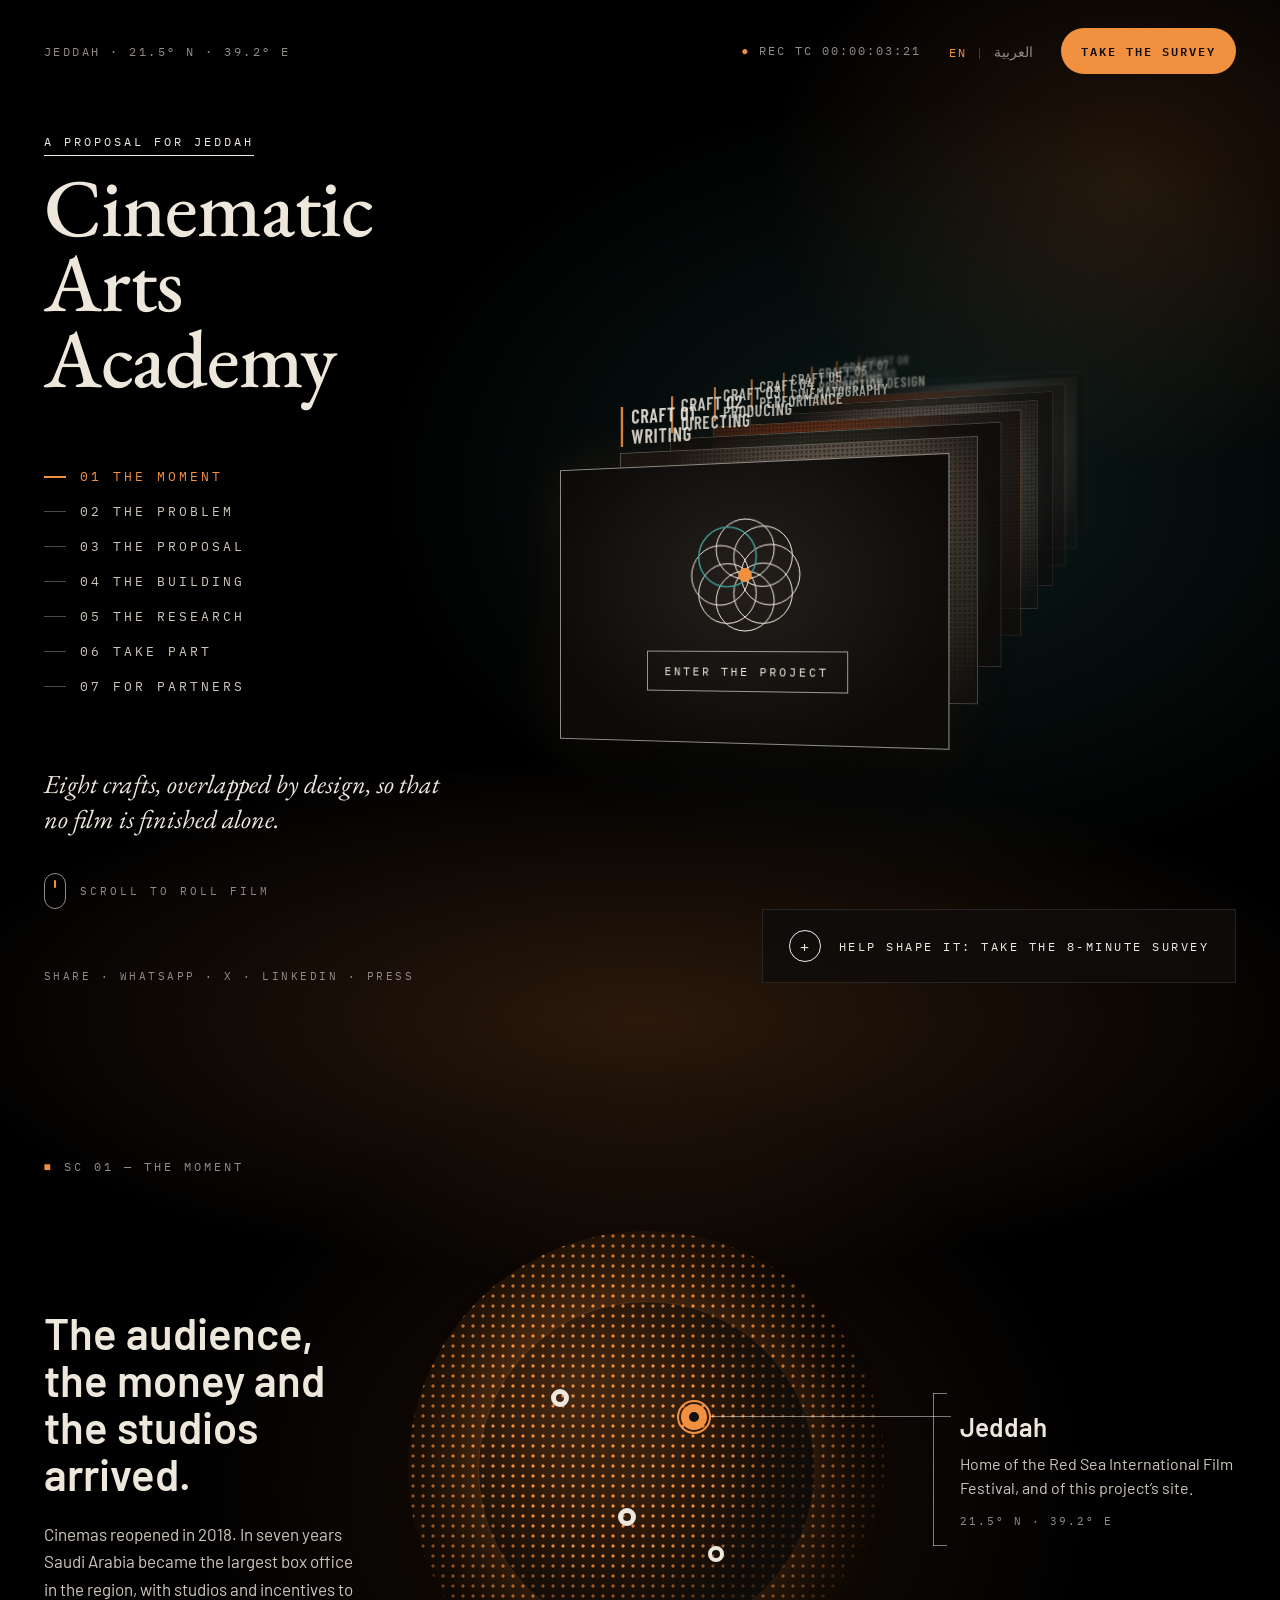
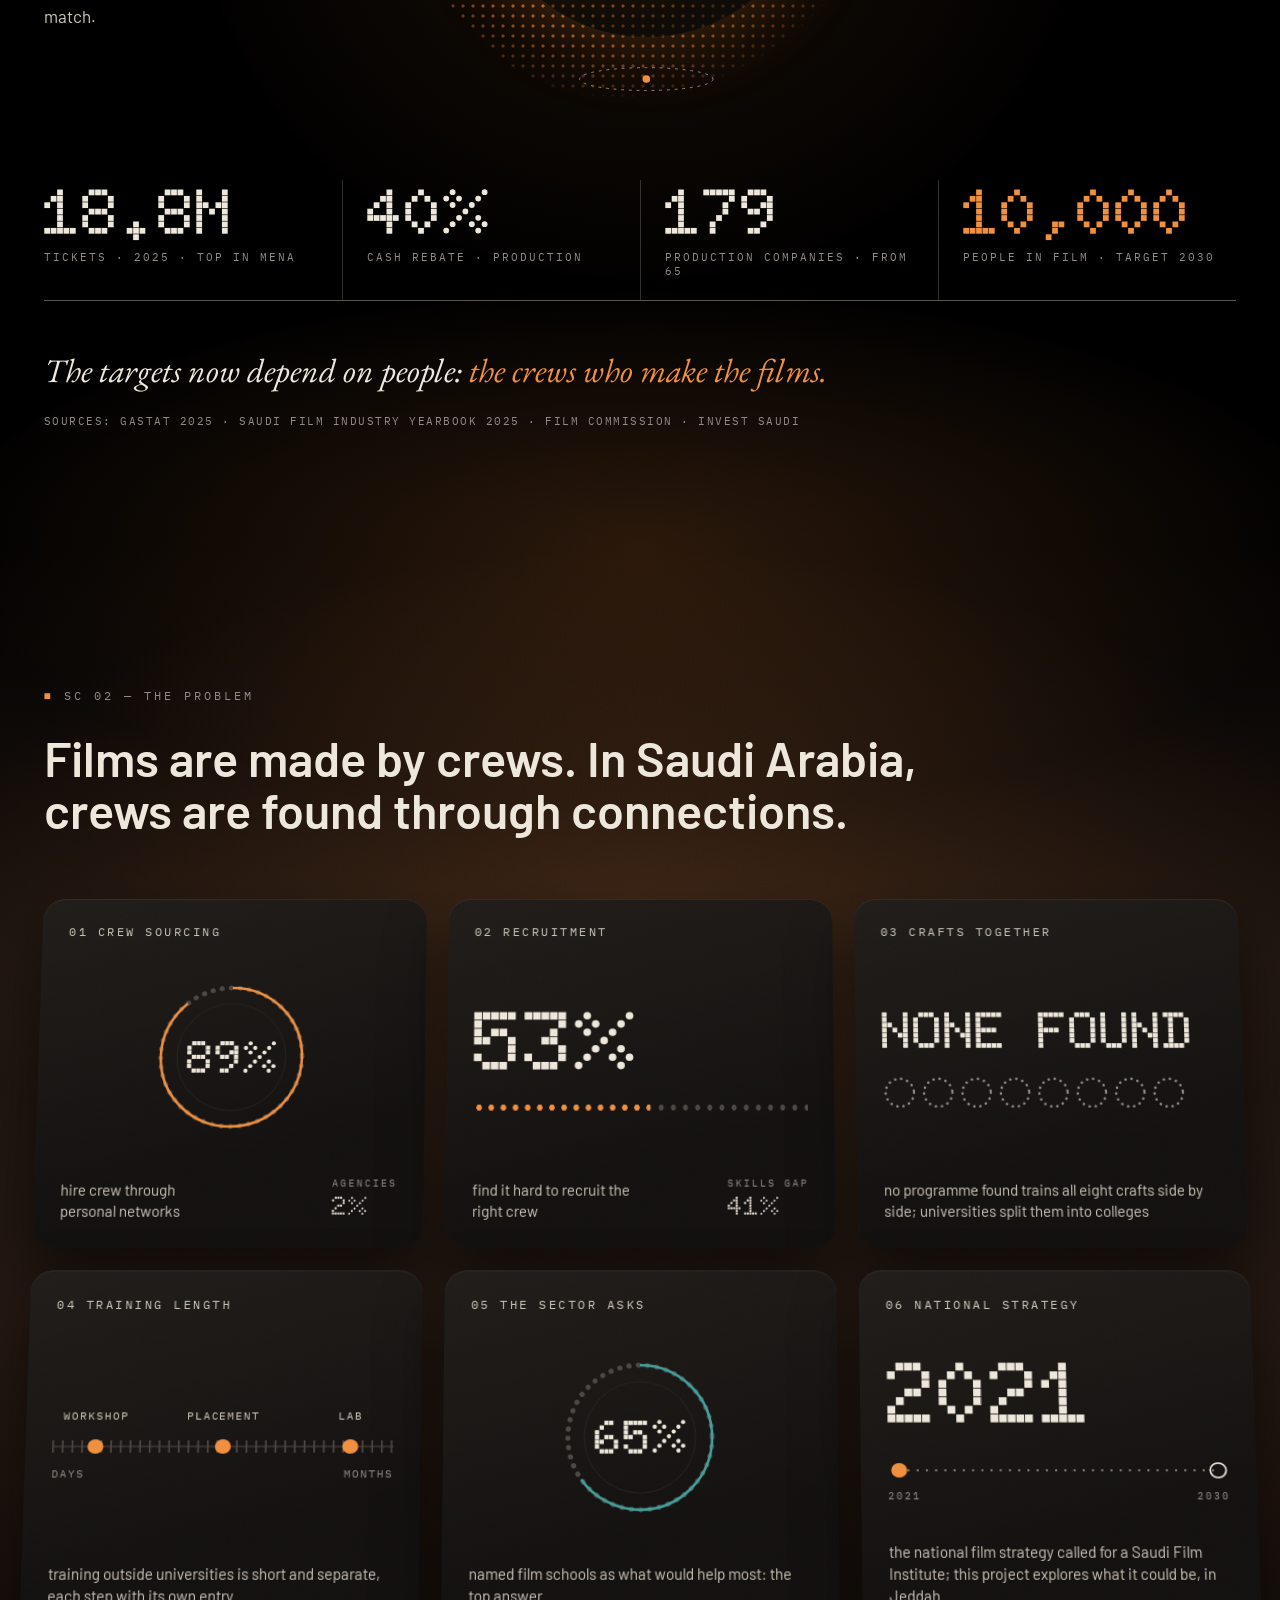
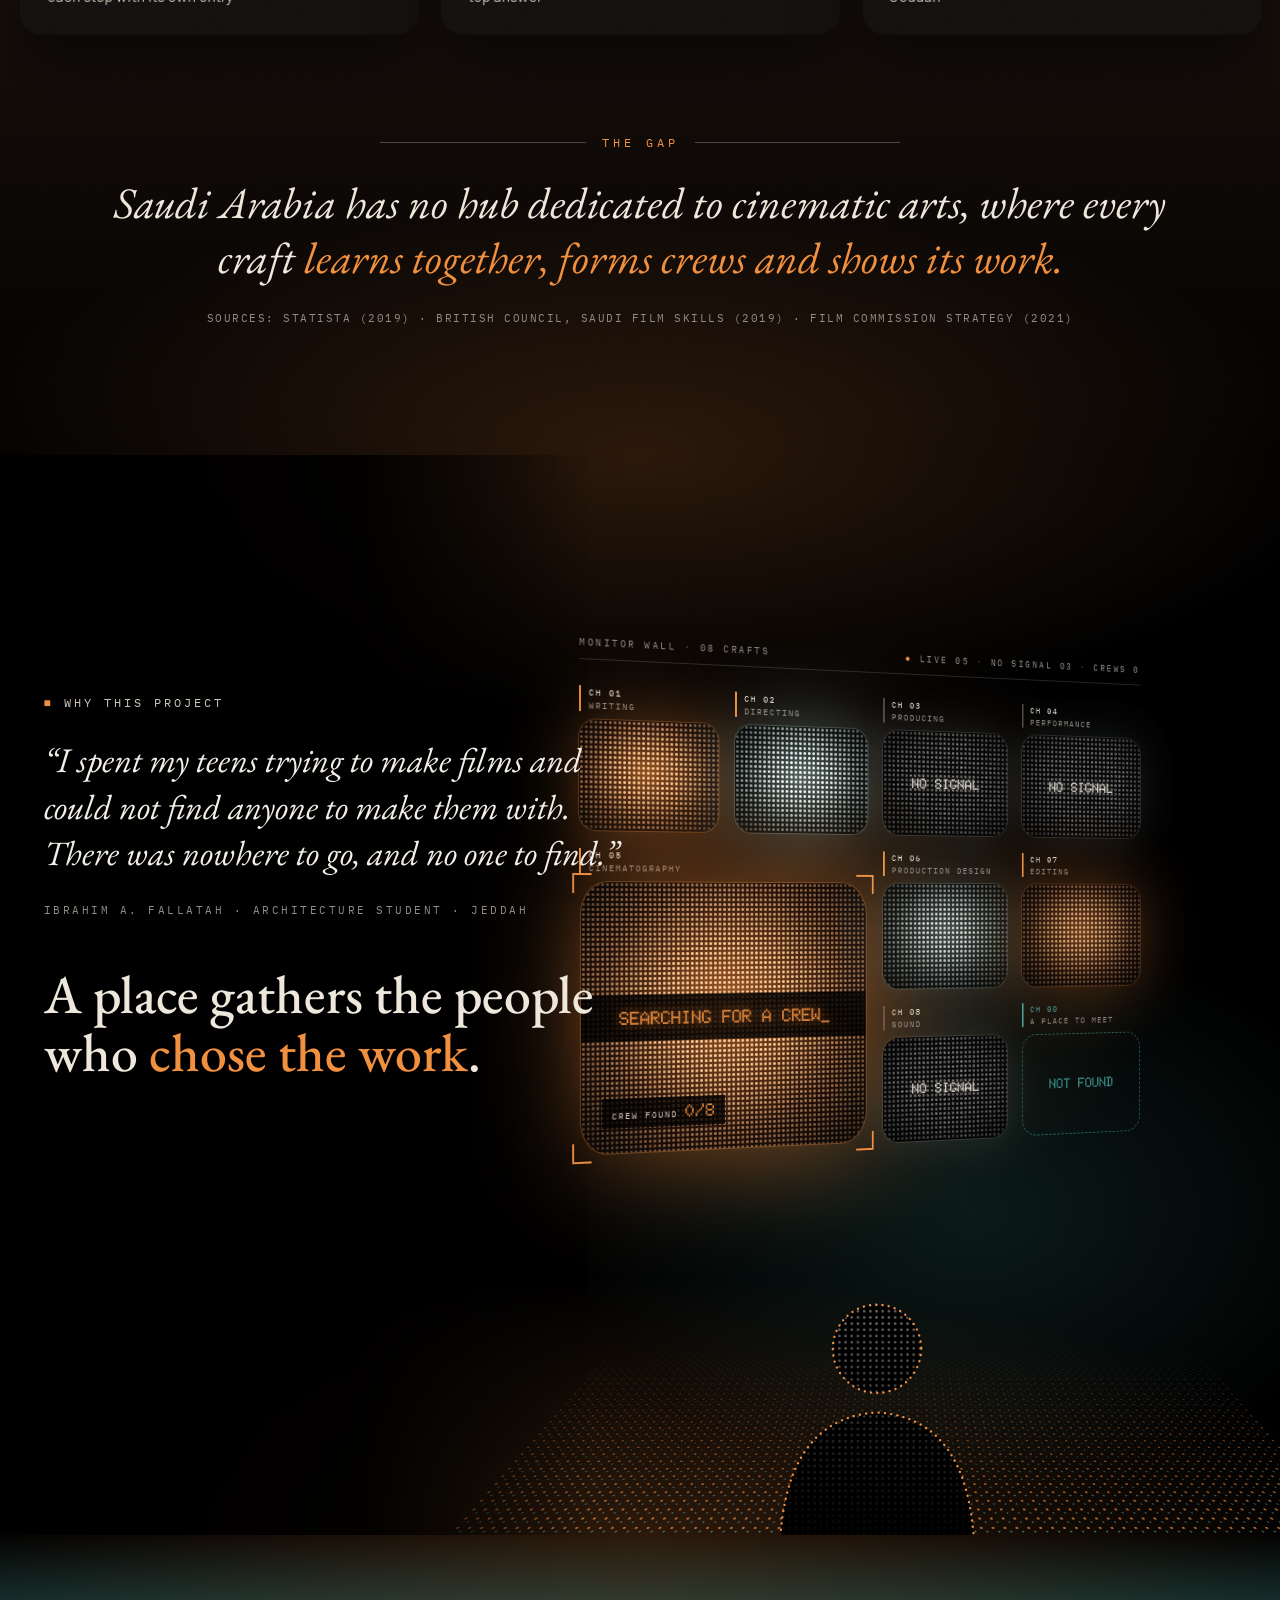
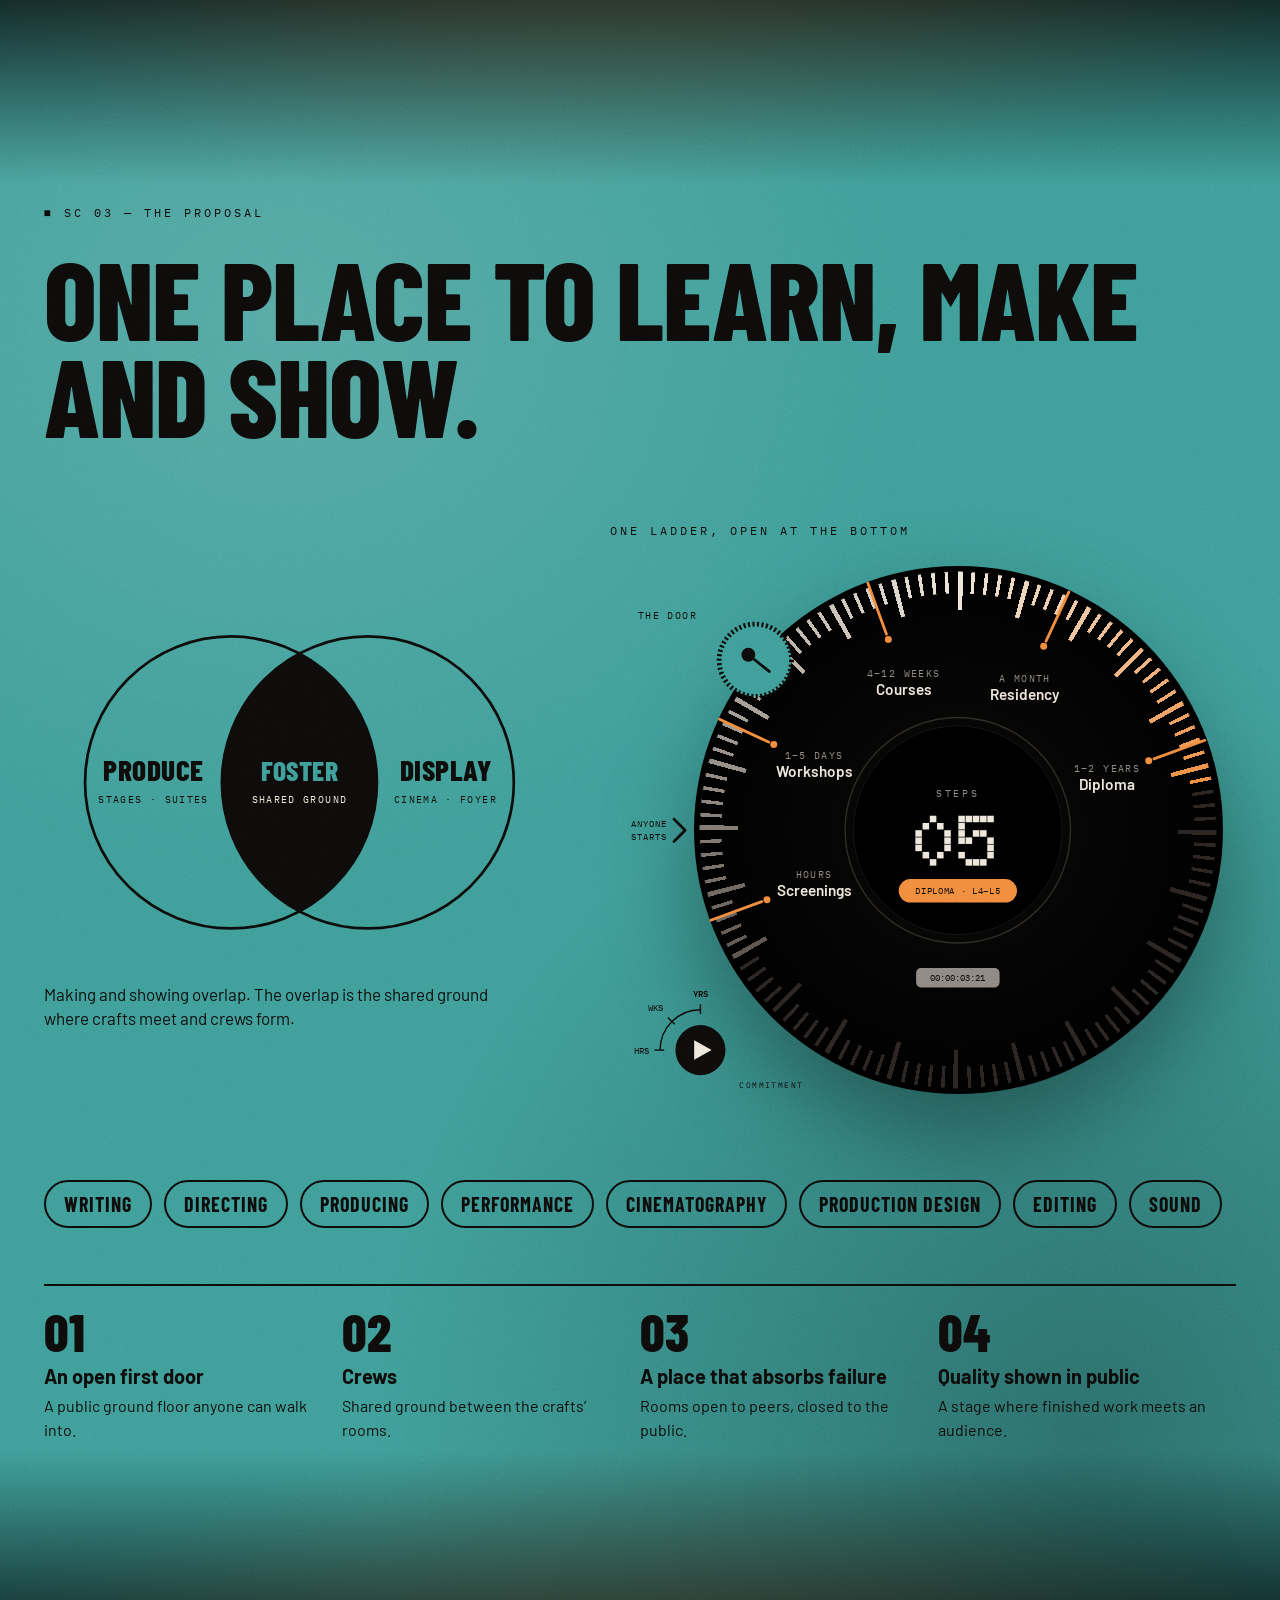
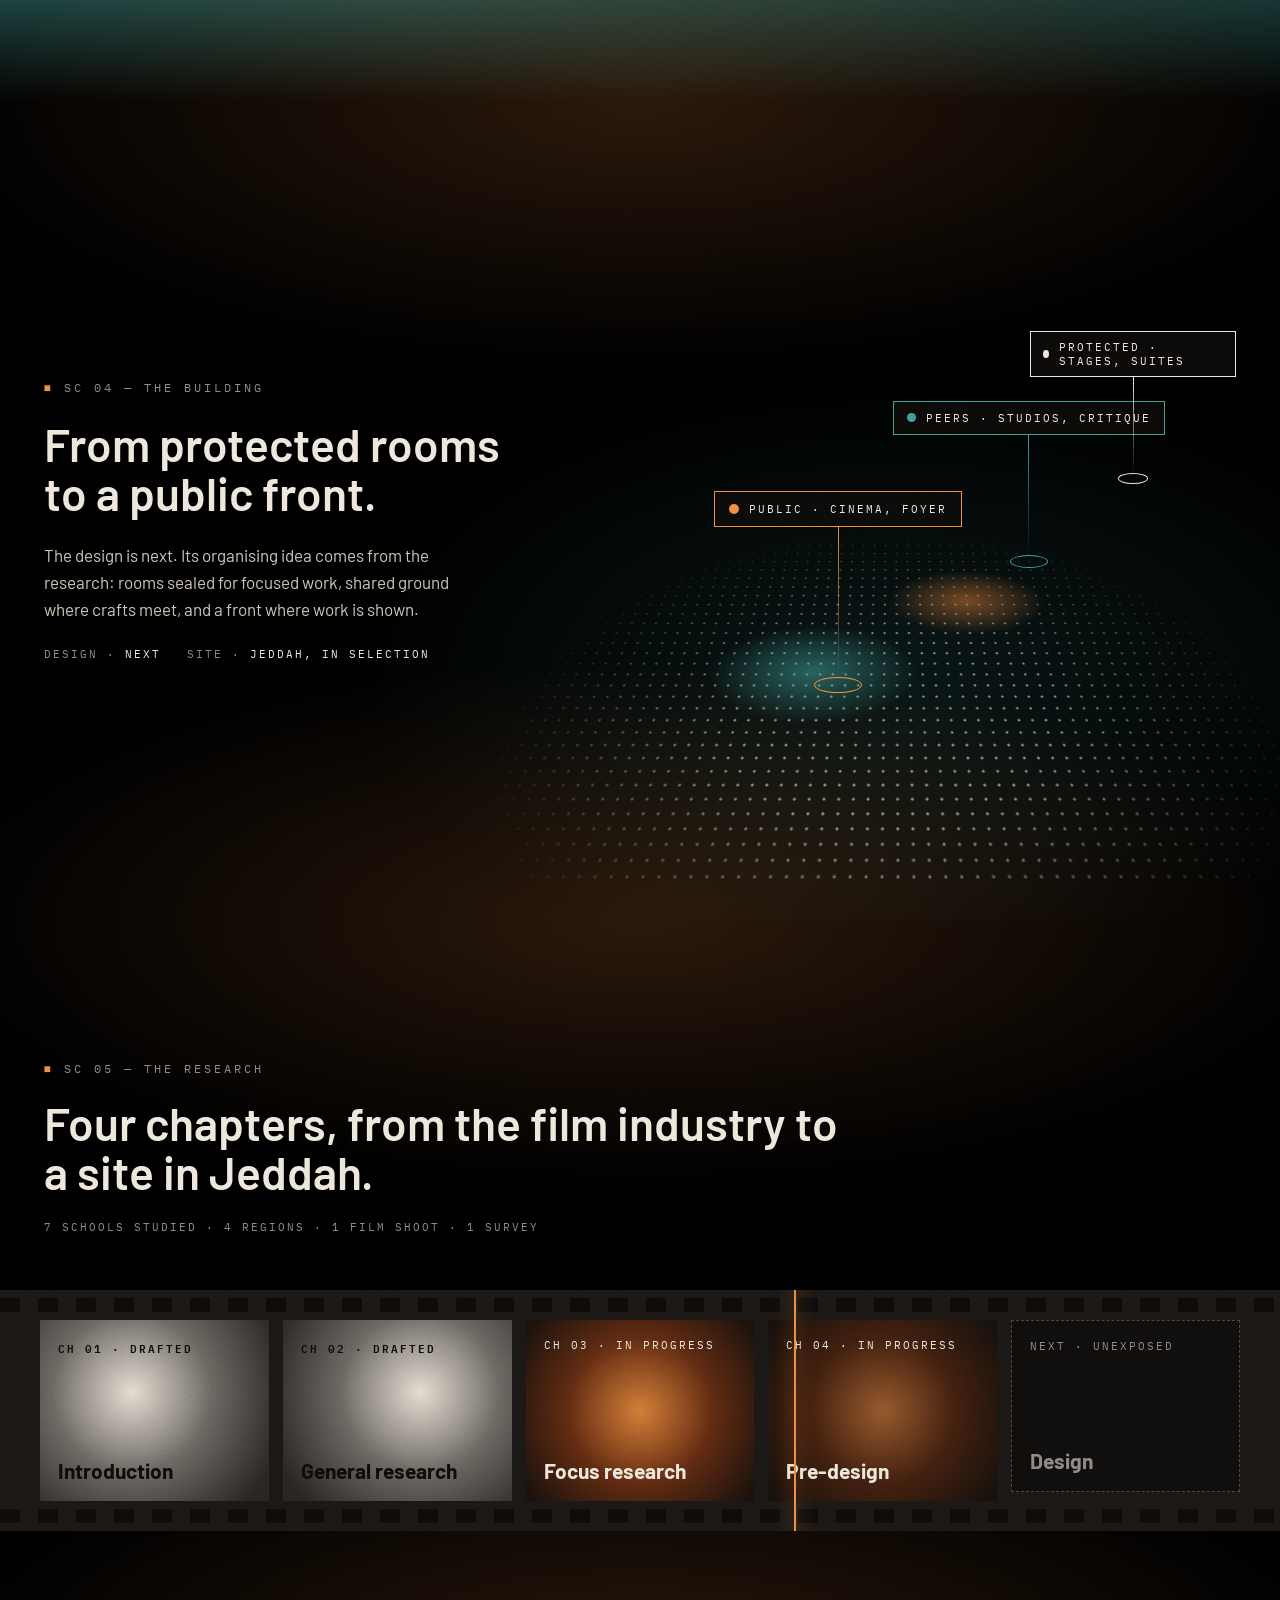
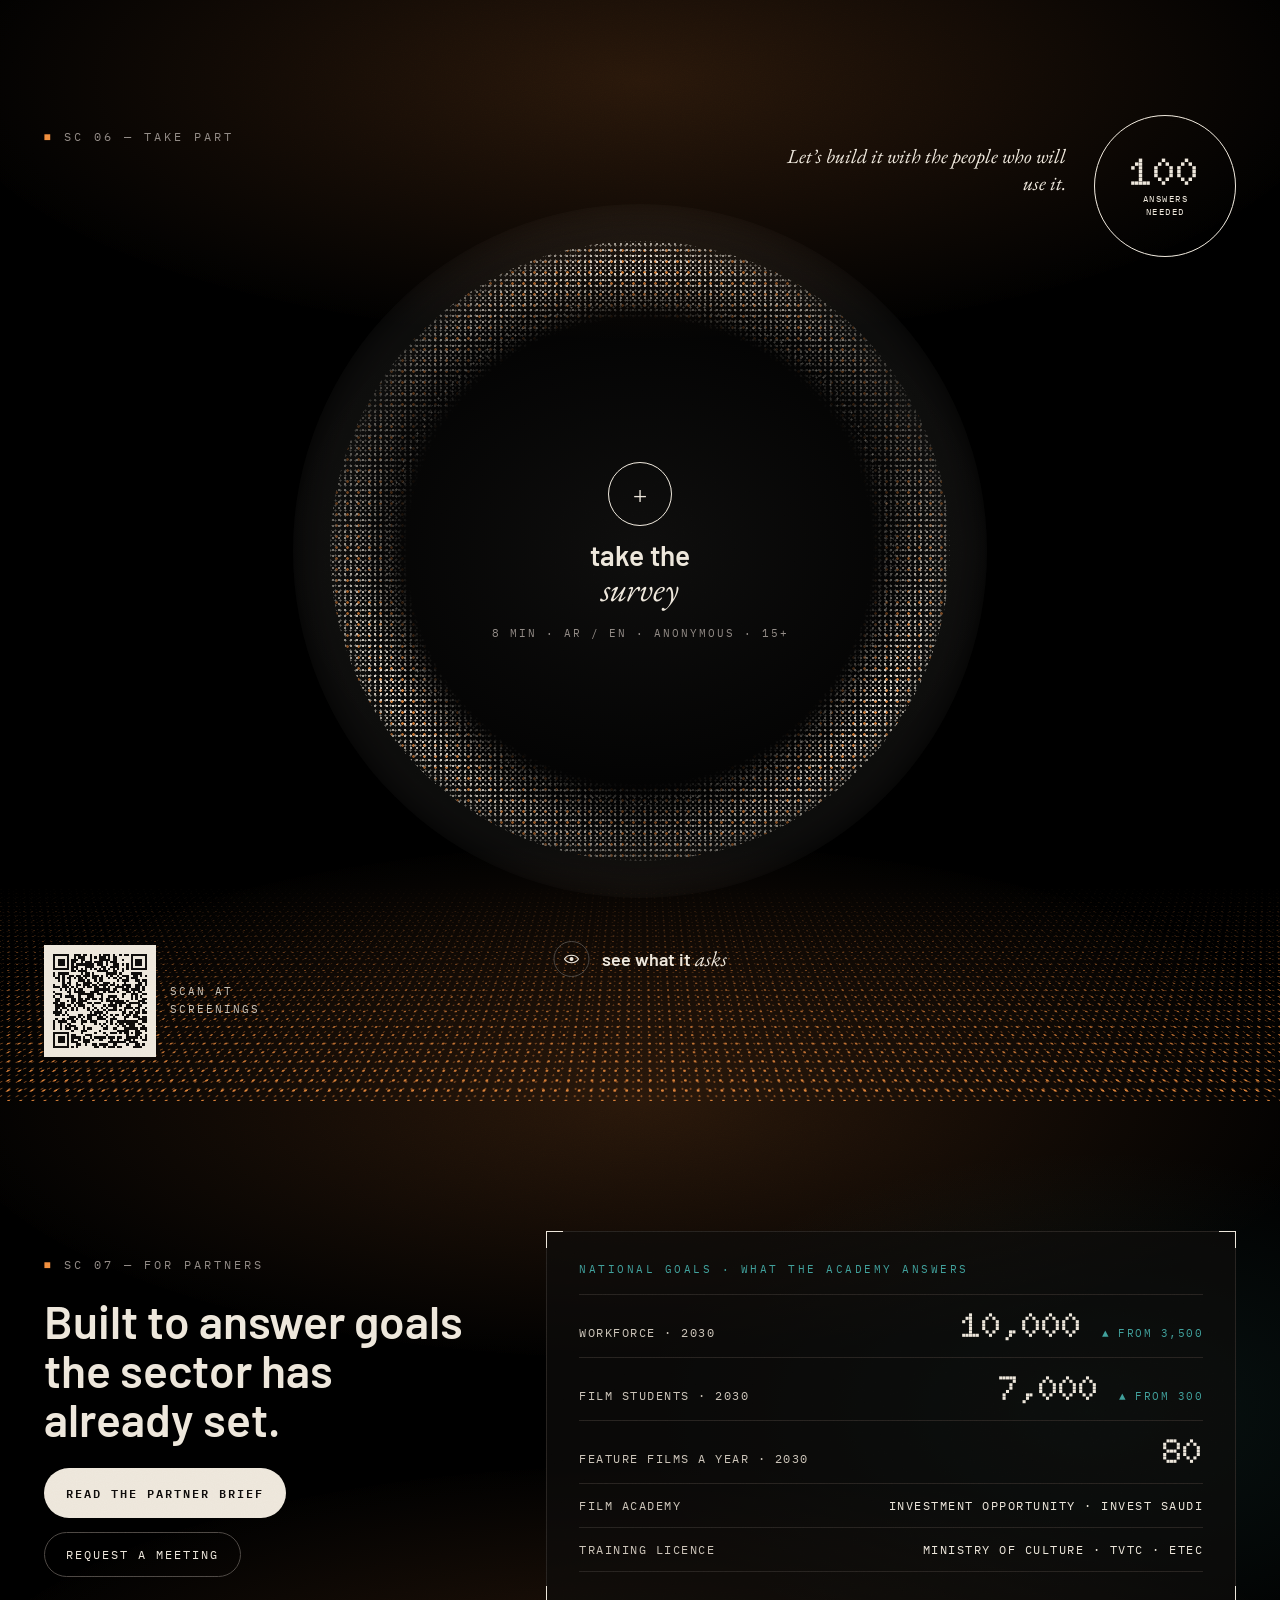
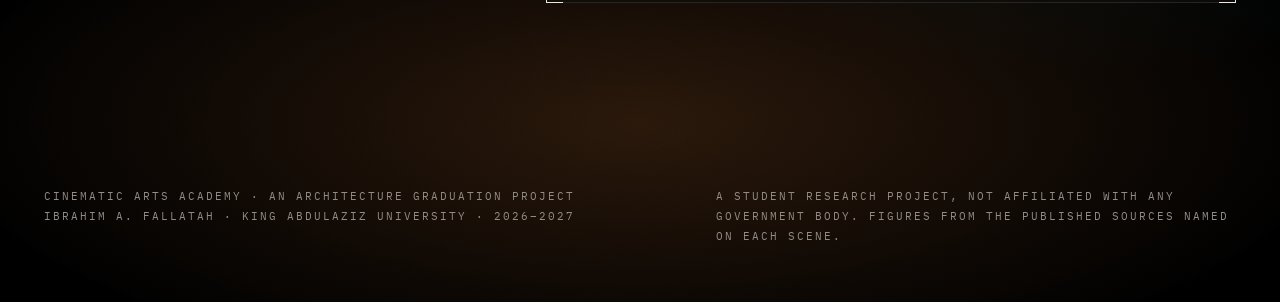
==== academy/index.html @ 22191f9e "Add files via upload" ====
<!doctype html>
<html lang="en">
<head>
<meta charset="utf-8">
<meta name="viewport" content="width=device-width, initial-scale=1">
<title>Cinematic Arts Academy, Jeddah</title>
<meta name="description" content="A proposal for one place in Jeddah where film talent is found, trained and shown. An architecture graduation project by Ibrahim A. Fallatah, King Abdulaziz University.">
<meta name="author" content="Ibrahim A. Fallatah">
<link rel="canonical" href="https://ibrarchitech.com/academy/">
<link rel="alternate" hreflang="en" href="https://ibrarchitech.com/academy/">
<link rel="alternate" hreflang="ar" href="https://ibrarchitech.com/academy/ar/">
<meta property="og:type" content="website">
<meta property="og:site_name" content="Cinematic Arts Academy">
<meta property="og:title" content="Cinematic Arts Academy, Jeddah">
<meta property="og:description" content="A proposal for one place in Jeddah where film talent is found, trained and shown. An architecture graduation project by Ibrahim A. Fallatah, King Abdulaziz University.">
<meta property="og:url" content="https://ibrarchitech.com/academy/">
<meta property="og:image" content="https://ibrarchitech.com/academy/assets/share.jpg">
<meta property="og:image:width" content="1200">
<meta property="og:image:height" content="630">
<meta property="og:locale" content="en_US">
<meta name="twitter:card" content="summary_large_image">
<meta name="theme-color" content="#000000">
<link rel="icon" href="assets/icon.svg" type="image/svg+xml">
<link rel="apple-touch-icon" href="assets/icon-180.png">
<link rel="preconnect" href="https://fonts.googleapis.com">
<link rel="preconnect" href="https://fonts.gstatic.com" crossorigin>
<link rel="stylesheet" href="https://fonts.googleapis.com/css2?family=Barlow:ital,wght@0,400;0,500;0,600;0,700;1,400&amp;family=Barlow+Condensed:wght@500;600;700;800&amp;family=EB+Garamond:ital,wght@0,400;0,500;1,400;1,500&amp;family=IBM+Plex+Mono:wght@400;500;600&amp;family=Doto:wght@500;700;900&amp;display=swap">
<style>
body{margin:0;background:#0E0C0B}
a{color:#F08A3C}a:hover{color:#EDE6DA}
@keyframes caa-spin{to{transform:rotate(360deg)}}
@keyframes caa-spinr{to{transform:rotate(-360deg)}}
@keyframes caa-drift{to{background-position:-400px 0, 0 0}}
@keyframes caa-pulse{0%{transform:scale(.5);opacity:.9}100%{transform:scale(2.6);opacity:0}}
@keyframes caa-float{0%,100%{transform:translateY(0)}50%{transform:translateY(-12px)}}
@keyframes caa-flicker{0%,100%{opacity:1}91%{opacity:1}92%{opacity:.35}93%{opacity:1}95%{opacity:.6}96%{opacity:1}}
@keyframes caa-blink{50%{opacity:.15}}
@keyframes caa-breathe{0%,100%{opacity:.55}50%{opacity:1}}
@keyframes caa-scroll{0%{transform:translateY(0);opacity:1}100%{transform:translateY(18px);opacity:0}}
.caa-spin{animation:caa-spin 120s linear infinite}
.caa-spinr{animation:caa-spinr 180s linear infinite}
.caa-drift{animation:caa-drift 40s linear infinite}
.caa-pulse{animation:caa-pulse 2.6s ease-out infinite}
.caa-float{animation:caa-float 7s ease-in-out infinite}
.caa-flicker{animation:caa-flicker 6s linear infinite}
.caa-blink{animation:caa-blink 1.4s steps(2) infinite}
.caa-breathe{animation:caa-breathe 5s ease-in-out infinite}
.caa-scroll{animation:caa-scroll 1.8s ease-in infinite}
.caa-frame{transition:filter .4s ease}
.caa-frame:hover{filter:brightness(1.35) saturate(1.2)}
.caa-tile{transition:transform .4s ease, box-shadow .4s ease}
.caa-tile:hover{transform:translateY(-8px);box-shadow:0 40px 70px rgba(0,0,0,.6), 0 0 0 1px rgba(240,138,60,.35)}
@media (prefers-reduced-motion: reduce){.caa-spin,.caa-spinr,.caa-drift,.caa-pulse,.caa-float,.caa-flicker,.caa-blink,.caa-breathe,.caa-scroll{animation:none}}

html{scroll-behavior:smooth;-webkit-text-size-adjust:100%}
@media (prefers-reduced-motion: reduce){html{scroll-behavior:auto}}
img,svg,iframe{max-width:100%}
a:focus-visible{outline:2px solid #F08A3C;outline-offset:3px}
.caa-form{height:min(1100px, 82vh)}
@media (max-width: 600px){.caa-form{height:88vh}}
/* phones: the monitor wall sits behind the quote, so dim it; shrink the stack of film frames */
@media (max-width: 760px){
  .caa-wall{left:0 !important;right:0 !important;opacity:.2}
  .caa-stack{height:480px !important}
  .caa-stack > div{top:250px !important;transform:scale(.62);transform-origin:0 0}
  html[dir=rtl] .caa-stack > div{transform-origin:100% 0}
}
/* bigger tap areas on touch screens for text links */
@media (pointer: coarse){a:not([style*="padding"]){padding-block:8px}}
</style>
</head>
<body>
<div style="position: relative; background: #000000; color: #EDE6DA; font-family: 'Barlow', Arial, sans-serif; min-height: 100vh; overflow: hidden">

<svg aria-hidden="true" style="position: absolute; inset: 0; width: 100%; height: 100%; pointer-events: none; mix-blend-mode: overlay; opacity: 0.22; z-index: 40">
<filter id="caa-grain"><feTurbulence type="fractalNoise" baseFrequency="0.9" numOctaves="2" stitchTiles="stitch"></feTurbulence><feColorMatrix type="saturate" values="0"></feColorMatrix></filter>
<filter id="caa-static"><feTurbulence type="fractalNoise" baseFrequency="1.5" numOctaves="1" stitchTiles="stitch"></feTurbulence><feColorMatrix type="saturate" values="0"></feColorMatrix></filter>
<rect width="100%" height="100%" filter="url(#caa-grain)"></rect>
</svg>

<section id="top" style="position: relative; min-height: 980px; background: radial-gradient(ellipse 60% 55% at 72% 48%, rgba(62,156,151,0.16), transparent 70%), radial-gradient(ellipse 40% 40% at 88% 18%, rgba(240,138,60,0.14), transparent 70%), radial-gradient(ellipse 55% 260px at 50% 100%, rgba(240,138,60,0.17), transparent), #000000">

<header style="position: relative; z-index: 5; padding: 28px clamp(20px, 3.4vw, 48px); display: flex; flex-wrap: wrap; justify-content: space-between; align-items: center; gap: 16px">
<p style="margin: 0; font-family: 'IBM Plex Mono', ui-monospace, monospace; font-size: 12px; letter-spacing: 2.5px; color: #8C8580">JEDDAH · 21.5° N · 39.2° E</p>
<div style="display: flex; flex-wrap: wrap; align-items: center; gap: 12px 28px">
<p style="margin: 0; font-family: 'IBM Plex Mono', ui-monospace, monospace; font-size: 12px; letter-spacing: 2px; color: #8C8580"><span class="caa-blink" style="color: #F08A3C">●</span> REC  TC <span class="caa-tc">00:00:00:00</span></p>
<p style="margin: 0; font-family: 'IBM Plex Mono', ui-monospace, monospace; font-size: 12px; letter-spacing: 2px"><span style="color: #F08A3C">EN</span>  <span style="color: #4A4541">|</span>  <a href="ar/" lang="ar" style="color: #8C8580; text-decoration: none; font-family: 'Barlow', sans-serif; letter-spacing: 0; font-size: 14px">العربية</a></p>
<a href="https://docs.google.com/forms/d/e/1FAIpQLSfFOpvLXfzCHd27e1Rg00rJJf09jGZJ7nhDmX9ZnwPrmAkglA/viewform" target="_blank" rel="noopener" style="font-family: 'IBM Plex Mono', ui-monospace, monospace; font-size: 12px; letter-spacing: 2px; color: #0E0C0B; background: #F08A3C; text-decoration: none; padding: 13px 20px; border-radius: 999px; font-weight: 600">TAKE THE SURVEY</a>
</div>
</header>

<div style="position: relative; z-index: 3; padding: 0 clamp(20px, 3.4vw, 48px); display: flex; flex-wrap: wrap; gap: 24px">

<div style="flex: 1 1 360px; min-width: 0; display: flex; flex-direction: column; gap: 0; padding-top: 32px">
<p style="margin: 0 0 14px; font-family: 'IBM Plex Mono', ui-monospace, monospace; font-size: 12px; letter-spacing: 3px; color: #EDE6DA; border-bottom: 1px solid #EDE6DA; align-self: flex-start; padding-bottom: 6px">A PROPOSAL FOR JEDDAH</p>
<h1 style="margin: 0; font-family: 'EB Garamond', Georgia, serif; font-weight: 500; font-size: clamp(58px, 6.4vw, 100px); line-height: 0.92; letter-spacing: -1px">Cinematic<br>Arts Academy</h1>

<nav aria-label="Sections" style="margin-top: 72px; display: flex; flex-direction: column; gap: 18px">
<a href="#moment" style="display: flex; align-items: center; gap: 14px; font-family: 'IBM Plex Mono', ui-monospace, monospace; font-size: 13px; letter-spacing: 3px; color: #F08A3C; text-decoration: none"><span style="width: 22px; height: 2px; background: #F08A3C"></span>01  THE MOMENT</a>
<a href="#problem" style="display: flex; align-items: center; gap: 14px; font-family: 'IBM Plex Mono', ui-monospace, monospace; font-size: 13px; letter-spacing: 3px; color: #C9C1B5; text-decoration: none"><span style="width: 22px; height: 1px; background: #4A4541"></span>02  THE PROBLEM</a>
<a href="#proposal" style="display: flex; align-items: center; gap: 14px; font-family: 'IBM Plex Mono', ui-monospace, monospace; font-size: 13px; letter-spacing: 3px; color: #C9C1B5; text-decoration: none"><span style="width: 22px; height: 1px; background: #4A4541"></span>03  THE PROPOSAL</a>
<a href="#building" style="display: flex; align-items: center; gap: 14px; font-family: 'IBM Plex Mono', ui-monospace, monospace; font-size: 13px; letter-spacing: 3px; color: #C9C1B5; text-decoration: none"><span style="width: 22px; height: 1px; background: #4A4541"></span>04  THE BUILDING</a>
<a href="#research" style="display: flex; align-items: center; gap: 14px; font-family: 'IBM Plex Mono', ui-monospace, monospace; font-size: 13px; letter-spacing: 3px; color: #C9C1B5; text-decoration: none"><span style="width: 22px; height: 1px; background: #4A4541"></span>05  THE RESEARCH</a>
<a href="#take-part" style="display: flex; align-items: center; gap: 14px; font-family: 'IBM Plex Mono', ui-monospace, monospace; font-size: 13px; letter-spacing: 3px; color: #C9C1B5; text-decoration: none"><span style="width: 22px; height: 1px; background: #4A4541"></span>06  TAKE PART</a>
<a href="partners/" style="display: flex; align-items: center; gap: 14px; font-family: 'IBM Plex Mono', ui-monospace, monospace; font-size: 13px; letter-spacing: 3px; color: #C9C1B5; text-decoration: none"><span style="width: 22px; height: 1px; background: #4A4541"></span>07  FOR PARTNERS</a>
</nav>

<p style="margin: 72px 0 0; font-family: 'EB Garamond', Georgia, serif; font-style: italic; font-size: 26px; line-height: 1.35; max-width: 420px; color: #EDE6DA">Eight crafts, overlapped by design, so that no film is finished alone.</p>
<div style="margin-top: 36px; display: flex; align-items: center; gap: 14px">
<div aria-hidden="true" style="width: 22px; height: 36px; border: 1px solid #8C8580; border-radius: 12px; display: flex; justify-content: center; padding-top: 6px; box-sizing: border-box"><div class="caa-scroll" style="width: 2px; height: 8px; background: #F08A3C; border-radius: 2px"></div></div>
<p style="margin: 0; font-family: 'IBM Plex Mono', ui-monospace, monospace; font-size: 11px; letter-spacing: 3px; color: #8C8580">SCROLL TO ROLL FILM</p>
</div>
</div>

<div aria-label="A stack of film frames, one for each of the eight crafts, receding into depth" role="img" class="caa-stack" style="flex: 1.6 1 620px; min-width: 0; position: relative; height: 760px; perspective: 1500px; perspective-origin: 12% 70%">
<div style="position: absolute; left: 6%; top: 360px; width: 0; height: 0; transform-style: preserve-3d">

<div class="caa-frame" style="position: absolute; left: 0; top: 0; width: 400px; height: 280px; border: 1px solid rgba(237,230,218,0.18); transform: translate3d(528px, -288px, -1200px) rotateY(-22deg); opacity: 0.32; filter: blur(2.4px); background: radial-gradient(circle at 48% 58%, rgba(62,156,151,0.95), rgba(22,59,57,0.9) 40%, #0b0a09 78%)">
<div style="position: absolute; inset: 0; background: radial-gradient(rgba(14,12,11,0.6) 1px, transparent 1.6px) 0 0 / 5px 5px, repeating-linear-gradient(0deg, rgba(0,0,0,0.2) 0 1px, transparent 1px 3px)"></div>
<div style="position: absolute; left: 0; top: -54px; display: flex; gap: 10px; align-items: stretch"><div style="width: 3px; background: #F08A3C"></div><p style="margin: 0; font-family: 'Barlow Condensed', sans-serif; font-weight: 600; font-size: 22px; line-height: 1.05; letter-spacing: 1px; color: #EDE6DA">CRAFT 08<br>SOUND</p></div>
</div>

<div class="caa-frame" style="position: absolute; left: 0; top: 0; width: 400px; height: 280px; border: 1px solid rgba(237,230,218,0.18); transform: translate3d(462px, -252px, -1050px) rotateY(-22deg); opacity: 0.4; filter: blur(1.8px); background: radial-gradient(circle at 62% 38%, rgba(237,230,218,0.9), rgba(110,104,96,0.85) 30%, #121110 70%)">
<div style="position: absolute; inset: 0; background: radial-gradient(rgba(14,12,11,0.6) 1px, transparent 1.6px) 0 0 / 5px 5px, repeating-linear-gradient(0deg, rgba(0,0,0,0.2) 0 1px, transparent 1px 3px)"></div>
<div style="position: absolute; left: 0; top: -54px; display: flex; gap: 10px; align-items: stretch"><div style="width: 3px; background: #F08A3C"></div><p style="margin: 0; font-family: 'Barlow Condensed', sans-serif; font-weight: 600; font-size: 22px; line-height: 1.05; letter-spacing: 1px; color: #EDE6DA">CRAFT 07<br>EDITING</p></div>
</div>

<div class="caa-frame" style="position: absolute; left: 0; top: 0; width: 400px; height: 280px; border: 1px solid rgba(237,230,218,0.18); transform: translate3d(396px, -216px, -900px) rotateY(-22deg); opacity: 0.48; filter: blur(1.2px); background: radial-gradient(circle at 32% 42%, rgba(240,138,60,0.95), rgba(120,48,18,0.9) 34%, #120c09 72%)">
<div style="position: absolute; inset: 0; background: radial-gradient(rgba(14,12,11,0.6) 1px, transparent 1.6px) 0 0 / 5px 5px, repeating-linear-gradient(0deg, rgba(0,0,0,0.2) 0 1px, transparent 1px 3px)"></div>
<div style="position: absolute; left: 0; top: -54px; display: flex; gap: 10px; align-items: stretch"><div style="width: 3px; background: #F08A3C"></div><p style="margin: 0; font-family: 'Barlow Condensed', sans-serif; font-weight: 600; font-size: 22px; line-height: 1.05; letter-spacing: 1px; color: #EDE6DA">CRAFT 06<br>PRODUCTION DESIGN</p></div>
</div>

<div class="caa-frame" style="position: absolute; left: 0; top: 0; width: 400px; height: 280px; border: 1px solid rgba(237,230,218,0.18); transform: translate3d(330px, -180px, -750px) rotateY(-22deg); opacity: 0.56; filter: blur(0.6px); background: radial-gradient(circle at 48% 58%, rgba(62,156,151,0.95), rgba(22,59,57,0.9) 40%, #0b0a09 78%)">
<div style="position: absolute; inset: 0; background: radial-gradient(rgba(14,12,11,0.6) 1px, transparent 1.6px) 0 0 / 5px 5px, repeating-linear-gradient(0deg, rgba(0,0,0,0.2) 0 1px, transparent 1px 3px)"></div>
<div style="position: absolute; left: 0; top: -54px; display: flex; gap: 10px; align-items: stretch"><div style="width: 3px; background: #F08A3C"></div><p style="margin: 0; font-family: 'Barlow Condensed', sans-serif; font-weight: 600; font-size: 22px; line-height: 1.05; letter-spacing: 1px; color: #EDE6DA">CRAFT 05<br>CINEMATOGRAPHY</p></div>
</div>

<div class="caa-frame" style="position: absolute; left: 0; top: 0; width: 400px; height: 280px; border: 1px solid rgba(237,230,218,0.2); transform: translate3d(264px, -144px, -600px) rotateY(-22deg); opacity: 0.64; background: radial-gradient(circle at 62% 38%, rgba(237,230,218,0.9), rgba(110,104,96,0.85) 30%, #121110 70%)">
<div style="position: absolute; inset: 0; background: radial-gradient(rgba(14,12,11,0.6) 1px, transparent 1.6px) 0 0 / 5px 5px, repeating-linear-gradient(0deg, rgba(0,0,0,0.2) 0 1px, transparent 1px 3px)"></div>
<div style="position: absolute; left: 0; top: -54px; display: flex; gap: 10px; align-items: stretch"><div style="width: 3px; background: #F08A3C"></div><p style="margin: 0; font-family: 'Barlow Condensed', sans-serif; font-weight: 600; font-size: 22px; line-height: 1.05; letter-spacing: 1px; color: #EDE6DA">CRAFT 04<br>PERFORMANCE</p></div>
</div>

<div class="caa-frame" style="position: absolute; left: 0; top: 0; width: 400px; height: 280px; border: 1px solid rgba(237,230,218,0.22); transform: translate3d(198px, -108px, -450px) rotateY(-22deg); opacity: 0.74; background: radial-gradient(circle at 32% 42%, rgba(240,138,60,0.95), rgba(120,48,18,0.9) 34%, #120c09 72%)">
<div style="position: absolute; inset: 0; background: radial-gradient(rgba(14,12,11,0.6) 1px, transparent 1.6px) 0 0 / 5px 5px, repeating-linear-gradient(0deg, rgba(0,0,0,0.2) 0 1px, transparent 1px 3px)"></div>
<div style="position: absolute; left: 0; top: -54px; display: flex; gap: 10px; align-items: stretch"><div style="width: 3px; background: #F08A3C"></div><p style="margin: 0; font-family: 'Barlow Condensed', sans-serif; font-weight: 600; font-size: 22px; line-height: 1.05; letter-spacing: 1px; color: #EDE6DA">CRAFT 03<br>PRODUCING</p></div>
</div>

<div class="caa-frame" style="position: absolute; left: 0; top: 0; width: 400px; height: 280px; border: 1px solid rgba(237,230,218,0.25); transform: translate3d(132px, -72px, -300px) rotateY(-22deg); opacity: 0.84; background: radial-gradient(circle at 48% 58%, rgba(62,156,151,0.95), rgba(22,59,57,0.9) 40%, #0b0a09 78%)">
<div style="position: absolute; inset: 0; background: radial-gradient(rgba(14,12,11,0.6) 1px, transparent 1.6px) 0 0 / 5px 5px, repeating-linear-gradient(0deg, rgba(0,0,0,0.2) 0 1px, transparent 1px 3px)"></div>
<div style="position: absolute; left: 0; top: -54px; display: flex; gap: 10px; align-items: stretch"><div style="width: 3px; background: #F08A3C"></div><p style="margin: 0; font-family: 'Barlow Condensed', sans-serif; font-weight: 600; font-size: 22px; line-height: 1.05; letter-spacing: 1px; color: #EDE6DA">CRAFT 02<br>DIRECTING</p></div>
</div>

<div class="caa-frame" style="position: absolute; left: 0; top: 0; width: 400px; height: 280px; border: 1px solid rgba(237,230,218,0.3); transform: translate3d(66px, -36px, -150px) rotateY(-22deg); opacity: 0.92; background: radial-gradient(circle at 62% 38%, rgba(237,230,218,0.9), rgba(110,104,96,0.85) 30%, #121110 70%)">
<div style="position: absolute; inset: 0; background: radial-gradient(rgba(14,12,11,0.6) 1px, transparent 1.6px) 0 0 / 5px 5px, repeating-linear-gradient(0deg, rgba(0,0,0,0.2) 0 1px, transparent 1px 3px)"></div>
<div style="position: absolute; left: 0; top: -54px; display: flex; gap: 10px; align-items: stretch"><div style="width: 3px; background: #F08A3C"></div><p style="margin: 0; font-family: 'Barlow Condensed', sans-serif; font-weight: 600; font-size: 22px; line-height: 1.05; letter-spacing: 1px; color: #EDE6DA">CRAFT 01<br>WRITING</p></div>
</div>

<div style="position: absolute; left: 0; top: 0; width: 400px; height: 280px; border: 1px solid rgba(237,230,218,0.55); transform: rotateY(-22deg); background: radial-gradient(ellipse at 50% 42%, #221d19, #0b0a09 78%); box-shadow: 0 40px 90px rgba(0,0,0,0.7), 0 0 60px rgba(240,138,60,0.12); display: flex; flex-direction: column; align-items: center; justify-content: center; gap: 16px">
<svg width="150" height="120" viewBox="0 0 150 120" aria-hidden="true">
<g class="caa-spin" style="transform-origin: 75px 60px">
<circle cx="75" cy="34" r="30" fill="none" stroke="#EDE6DA" stroke-width="1"></circle>
<circle cx="93.4" cy="41.6" r="30" fill="none" stroke="#EDE6DA" stroke-width="1"></circle>
<circle cx="101" cy="60" r="30" fill="none" stroke="#EDE6DA" stroke-width="1"></circle>
<circle cx="93.4" cy="78.4" r="30" fill="none" stroke="#EDE6DA" stroke-width="1"></circle>
<circle cx="75" cy="86" r="30" fill="none" stroke="#EDE6DA" stroke-width="1"></circle>
<circle cx="56.6" cy="78.4" r="30" fill="none" stroke="#EDE6DA" stroke-width="1"></circle>
<circle cx="49" cy="60" r="30" fill="none" stroke="#EDE6DA" stroke-width="1"></circle>
<circle cx="56.6" cy="41.6" r="30" fill="none" stroke="#3E9C97" stroke-width="1.4"></circle>
</g>
<circle cx="75" cy="60" r="7" fill="#F08A3C"></circle>
</svg>
<a href="#moment" style="font-family: 'IBM Plex Mono', ui-monospace, monospace; font-size: 12px; letter-spacing: 3px; color: #EDE6DA; text-decoration: none; border: 1px solid rgba(237,230,218,0.6); padding: 12px 18px">ENTER THE PROJECT</a>
</div>
</div>
</div>
</div>

<div style="position: relative; z-index: 3; padding: 0 clamp(20px, 3.4vw, 48px) 36px; display: flex; flex-wrap: wrap; justify-content: space-between; align-items: flex-end; gap: 20px">
<p style="margin: 0; font-family: 'IBM Plex Mono', ui-monospace, monospace; font-size: 11px; letter-spacing: 2.5px; color: #8C8580">SHARE  ·  WHATSAPP  ·  X  ·  LINKEDIN  ·  PRESS</p>
<a href="https://docs.google.com/forms/d/e/1FAIpQLSfFOpvLXfzCHd27e1Rg00rJJf09jGZJ7nhDmX9ZnwPrmAkglA/viewform" target="_blank" rel="noopener" style="display: flex; align-items: center; gap: 18px; background: rgba(14,12,11,0.88); border: 1px solid #26221F; padding: 20px 26px; text-decoration: none; color: #EDE6DA">
<span aria-hidden="true" style="width: 30px; height: 30px; border: 1px solid #EDE6DA; border-radius: 50%; display: flex; align-items: center; justify-content: center; font-size: 18px; line-height: 1">+</span>
<span style="font-family: 'IBM Plex Mono', ui-monospace, monospace; font-size: 12px; letter-spacing: 2.5px">HELP SHAPE IT: TAKE THE 8-MINUTE SURVEY</span>
</a>
</div>
</section>

<section id="moment" style="position: relative; padding: 140px clamp(20px, 3.4vw, 48px) 120px; background: radial-gradient(ellipse 55% 260px at 50% 0%, rgba(240,138,60,0.17), transparent), radial-gradient(ellipse 55% 260px at 50% 100%, rgba(240,138,60,0.17), transparent), radial-gradient(ellipse 50% 50% at 50% 42%, rgba(240,138,60,0.10), transparent 70%), #000000">
<p style="margin: 0 0 56px; font-family: 'IBM Plex Mono', ui-monospace, monospace; font-size: 12px; letter-spacing: 3px; color: #8C8580"><span style="color: #F08A3C">■</span>  SC 01  —  THE MOMENT</p>
<div style="display: flex; flex-wrap: wrap; align-items: center; gap: 48px">
<div style="flex: 1 1 300px; min-width: 0; display: flex; flex-direction: column; gap: 24px">
<h2 style="margin: 0; font-size: clamp(34px, 3.4vw, 50px); font-weight: 600; line-height: 1.08">The audience, the money and the studios arrived.</h2>
<p style="margin: 0; font-size: 17px; line-height: 1.6; color: #C9C1B5; max-width: 380px">Cinemas reopened in 2018. In seven years Saudi Arabia became the largest box office in the region, with studios and incentives to match.</p>
</div>

<div style="flex: 1 1 460px; min-width: 0; display: flex; justify-content: center">
<div role="img" aria-label="A sphere of points standing for the audience, with Jeddah marked" style="position: relative; width: min(100%, 500px); aspect-ratio: 1 / 1">
<div class="caa-drift" style="position: absolute; inset: 0; border-radius: 50%; background: radial-gradient(#F08A3C 1.3px, transparent 1.9px) 0 0 / 10px 10px, radial-gradient(circle at 36% 32%, rgba(240,138,60,0.22), transparent 62%); -webkit-mask-image: radial-gradient(circle at 44% 40%, #000 0 34%, rgba(0,0,0,0.55) 56%, rgba(0,0,0,0.18) 69%, transparent 70.6%); mask-image: radial-gradient(circle at 44% 40%, #000 0 34%, rgba(0,0,0,0.55) 56%, rgba(0,0,0,0.18) 69%, transparent 70.6%)"></div>
<div style="position: absolute; inset: 14.6%; border-radius: 50%; box-shadow: 0 0 80px rgba(240,138,60,0.22), inset -40px -30px 70px rgba(14,12,11,0.75), inset 0 0 0 1px rgba(240,138,60,0.25)"></div>
<svg viewBox="0 0 500 500" aria-hidden="true" style="position: absolute; inset: 0; width: 100%; height: 100%; overflow: visible">
<ellipse cx="250" cy="470" rx="70" ry="12" fill="none" stroke="#8C8580" stroke-width="1" stroke-dasharray="3 5"></ellipse>
<circle cx="250" cy="470" r="4" fill="#F08A3C"></circle>
</svg>
<div style="position: absolute; left: 30%; top: 33%; width: 18px; height: 18px; border-radius: 50%; border: 5px solid #EDE6DA; box-sizing: border-box"></div>
<div style="position: absolute; left: 44%; top: 58%; width: 18px; height: 18px; border-radius: 50%; border: 5px solid #EDE6DA; box-sizing: border-box"></div>
<div style="position: absolute; left: 63%; top: 66%; width: 16px; height: 16px; border-radius: 50%; border: 4px solid #EDE6DA; box-sizing: border-box"></div>
<div style="position: absolute; left: 58%; top: 37%; width: 34px; height: 34px; margin: -8px 0 0 -8px">
<div class="caa-pulse" style="position: absolute; inset: 0; border-radius: 50%; border: 2px solid #F08A3C"></div>
<div style="position: absolute; inset: 4px; border-radius: 50%; border: 8px solid #F08A3C; box-sizing: border-box; background: #0E0C0B"></div>
</div>
<div style="position: absolute; left: calc(58% + 26px); top: calc(37% + 8px); width: calc(42% + 40px); height: 1px; background: rgba(237,230,218,0.5)"></div>
</div>
</div>

<div style="flex: 1 1 260px; min-width: 0; position: relative; padding: 18px 0 18px 26px; border-left: 1px solid rgba(237,230,218,0.5)">
<span aria-hidden="true" style="position: absolute; left: -1px; top: 0; width: 14px; height: 1px; background: rgba(237,230,218,0.5)"></span>
<span aria-hidden="true" style="position: absolute; left: -1px; bottom: 0; width: 14px; height: 1px; background: rgba(237,230,218,0.5)"></span>
<p style="margin: 0 0 10px; font-size: 26px; font-weight: 600">Jeddah</p>
<p style="margin: 0 0 14px; font-size: 16px; line-height: 1.5; color: #C9C1B5">Home of the Red Sea International Film Festival, and of this project’s site.</p>
<p style="margin: 0; font-family: 'IBM Plex Mono', ui-monospace, monospace; font-size: 11px; letter-spacing: 2px; color: #8C8580">21.5° N · 39.2° E</p>
</div>
</div>

<div style="margin-top: 72px; position: relative; border-bottom: 1px solid rgba(237,230,218,0.35); display: grid; grid-template-columns: repeat(auto-fit, minmax(220px, 1fr))">
<div style="padding: 0 24px 22px 0; display: flex; flex-direction: column; gap: 6px">
<p style="margin: 0; font-family: 'Doto', 'IBM Plex Mono', monospace; font-weight: 900; font-size: clamp(54px, 5vw, 76px); line-height: 1">18.8M</p>
<p style="margin: 0; font-family: 'IBM Plex Mono', ui-monospace, monospace; font-size: 11px; letter-spacing: 2px; color: #8C8580">TICKETS · 2025 · TOP IN MENA</p>
</div>
<div style="padding: 0 24px 22px 24px; border-left: 1px solid rgba(237,230,218,0.2); display: flex; flex-direction: column; gap: 6px">
<p style="margin: 0; font-family: 'Doto', 'IBM Plex Mono', monospace; font-weight: 900; font-size: clamp(54px, 5vw, 76px); line-height: 1"><span style="white-space: nowrap">40<svg role="img" aria-label="percent" viewBox="0 0 700 700" fill="currentColor" style="display: inline-block; width: 0.7em; height: 0.7em; vertical-align: baseline; overflow: visible"><circle cx="150" cy="50" r="45"></circle><circle cx="650" cy="50" r="45"></circle><circle cx="50" cy="150" r="45"></circle><circle cx="250" cy="150" r="45"></circle><circle cx="550" cy="150" r="45"></circle><circle cx="150" cy="250" r="45"></circle><circle cx="450" cy="250" r="45"></circle><circle cx="350" cy="350" r="45"></circle><circle cx="250" cy="450" r="45"></circle><circle cx="550" cy="450" r="45"></circle><circle cx="150" cy="550" r="45"></circle><circle cx="450" cy="550" r="45"></circle><circle cx="650" cy="550" r="45"></circle><circle cx="50" cy="650" r="45"></circle><circle cx="550" cy="650" r="45"></circle></svg></span></p>
<p style="margin: 0; font-family: 'IBM Plex Mono', ui-monospace, monospace; font-size: 11px; letter-spacing: 2px; color: #8C8580">CASH REBATE · PRODUCTION</p>
</div>
<div style="padding: 0 24px 22px 24px; border-left: 1px solid rgba(237,230,218,0.2); display: flex; flex-direction: column; gap: 6px">
<p style="margin: 0; font-family: 'Doto', 'IBM Plex Mono', monospace; font-weight: 900; font-size: clamp(54px, 5vw, 76px); line-height: 1">179</p>
<p style="margin: 0; font-family: 'IBM Plex Mono', ui-monospace, monospace; font-size: 11px; letter-spacing: 2px; color: #8C8580">PRODUCTION COMPANIES · FROM 65</p>
</div>
<div style="padding: 0 0 22px 24px; border-left: 1px solid rgba(237,230,218,0.2); display: flex; flex-direction: column; gap: 6px">
<p style="margin: 0; font-family: 'Doto', 'IBM Plex Mono', monospace; font-weight: 900; font-size: clamp(54px, 5vw, 76px); line-height: 1; color: #F08A3C">10,000</p>
<p style="margin: 0; font-family: 'IBM Plex Mono', ui-monospace, monospace; font-size: 11px; letter-spacing: 2px; color: #8C8580">PEOPLE IN FILM · TARGET 2030</p>
</div>
</div>
<p style="margin: 48px 0 0; font-family: 'EB Garamond', Georgia, serif; font-style: italic; font-size: clamp(26px, 2.6vw, 38px); line-height: 1.3; max-width: 900px">The targets now depend on people: <span style="color: #F08A3C">the crews who make the films.</span></p>
<p style="margin: 22px 0 0; font-family: 'IBM Plex Mono', ui-monospace, monospace; font-size: 11px; letter-spacing: 1.5px; color: #8C8580">SOURCES: GASTAT 2025 · SAUDI FILM INDUSTRY YEARBOOK 2025 · FILM COMMISSION · INVEST SAUDI</p>
</section>

<section id="problem" style="position: relative; padding: 140px clamp(20px, 3.4vw, 48px) 130px; background: radial-gradient(ellipse 55% 260px at 50% 0%, rgba(240,138,60,0.17), transparent), radial-gradient(ellipse 55% 260px at 50% 100%, rgba(240,138,60,0.17), transparent), radial-gradient(ellipse 75% 32% at 50% 24%, rgba(240,138,60,0.16), transparent 75%), linear-gradient(180deg, #000000 0%, #1c130e 28%, #22160f 52%, #000000 100%)">
<p style="margin: 0 0 28px; font-family: 'IBM Plex Mono', ui-monospace, monospace; font-size: 12px; letter-spacing: 3px; color: #8C8580"><span style="color: #F08A3C">■</span>  SC 02  —  THE PROBLEM</p>
<h2 style="margin: 0 0 64px; font-size: clamp(34px, 3.8vw, 58px); font-weight: 600; line-height: 1.06; max-width: 1000px">Films are made by crews. In Saudi Arabia, crews are found through connections.</h2>
<div style="perspective: 2200px">
<div style="display: grid; grid-template-columns: repeat(auto-fit, minmax(300px, 1fr)); gap: 22px; transform: rotateX(7deg); transform-origin: 50% 0%">

<div class="caa-tile" style="background: linear-gradient(165deg, #201c19, #131110 70%); border-radius: 22px; padding: 26px; min-height: 300px; box-shadow: 0 30px 60px rgba(0,0,0,0.55), inset 0 1px 0 rgba(237,230,218,0.07); display: flex; flex-direction: column; justify-content: space-between; gap: 18px">
<p style="margin: 0; font-family: 'IBM Plex Mono', ui-monospace, monospace; font-size: 12px; letter-spacing: 2.5px; color: #C9C1B5">01  CREW SOURCING</p>
<div style="position: relative; width: 168px; height: 168px; align-self: center">
<svg width="168" height="168" viewBox="0 0 168 168" aria-hidden="true"><circle cx="84" cy="84" r="70" fill="none" stroke="#4A4541" stroke-width="5" stroke-linecap="round" stroke-dasharray="0.1 9"></circle><circle cx="84" cy="84" r="70" fill="none" stroke="#F08A3C" stroke-width="2.5" stroke-dasharray="391 440" transform="rotate(-90 84 84)"></circle><circle cx="84" cy="84" r="54" fill="none" stroke="#26221F" stroke-width="1"></circle></svg>
<p style="margin: 0; position: absolute; inset: 0; display: flex; align-items: center; justify-content: center; font-family: 'Doto', monospace; font-weight: 900; font-size: 46px"><span style="white-space: nowrap">89<svg role="img" aria-label="percent" viewBox="0 0 700 700" fill="currentColor" style="display: inline-block; width: 0.7em; height: 0.7em; vertical-align: baseline; overflow: visible"><circle cx="150" cy="50" r="45"></circle><circle cx="650" cy="50" r="45"></circle><circle cx="50" cy="150" r="45"></circle><circle cx="250" cy="150" r="45"></circle><circle cx="550" cy="150" r="45"></circle><circle cx="150" cy="250" r="45"></circle><circle cx="450" cy="250" r="45"></circle><circle cx="350" cy="350" r="45"></circle><circle cx="250" cy="450" r="45"></circle><circle cx="550" cy="450" r="45"></circle><circle cx="150" cy="550" r="45"></circle><circle cx="450" cy="550" r="45"></circle><circle cx="650" cy="550" r="45"></circle><circle cx="50" cy="650" r="45"></circle><circle cx="550" cy="650" r="45"></circle></svg></span></p>
</div>
<div style="display: flex; justify-content: space-between; align-items: flex-end; gap: 12px">
<p style="margin: 0; font-size: 15px; line-height: 1.4; color: #C9C1B5; max-width: 170px">hire crew through personal networks</p>
<div><p style="margin: 0; font-family: 'IBM Plex Mono', monospace; font-size: 10px; letter-spacing: 2px; color: #8C8580">AGENCIES</p><p style="margin: 0; font-family: 'Doto', monospace; font-weight: 700; font-size: 26px"><span style="white-space: nowrap">2<svg role="img" aria-label="percent" viewBox="0 0 700 700" fill="currentColor" style="display: inline-block; width: 0.7em; height: 0.7em; vertical-align: baseline; overflow: visible"><circle cx="150" cy="50" r="37.5"></circle><circle cx="650" cy="50" r="37.5"></circle><circle cx="50" cy="150" r="37.5"></circle><circle cx="250" cy="150" r="37.5"></circle><circle cx="550" cy="150" r="37.5"></circle><circle cx="150" cy="250" r="37.5"></circle><circle cx="450" cy="250" r="37.5"></circle><circle cx="350" cy="350" r="37.5"></circle><circle cx="250" cy="450" r="37.5"></circle><circle cx="550" cy="450" r="37.5"></circle><circle cx="150" cy="550" r="37.5"></circle><circle cx="450" cy="550" r="37.5"></circle><circle cx="650" cy="550" r="37.5"></circle><circle cx="50" cy="650" r="37.5"></circle><circle cx="550" cy="650" r="37.5"></circle></svg></span></p></div>
</div>
</div>

<div class="caa-tile" style="background: linear-gradient(165deg, #201c19, #131110 70%); border-radius: 22px; padding: 26px; min-height: 300px; box-shadow: 0 30px 60px rgba(0,0,0,0.55), inset 0 1px 0 rgba(237,230,218,0.07); display: flex; flex-direction: column; justify-content: space-between; gap: 18px">
<p style="margin: 0; font-family: 'IBM Plex Mono', ui-monospace, monospace; font-size: 12px; letter-spacing: 2.5px; color: #C9C1B5">02  RECRUITMENT</p>
<div>
<p style="margin: 0 0 18px; font-family: 'Doto', monospace; font-weight: 900; font-size: 84px; line-height: 1"><span style="white-space: nowrap">53<svg role="img" aria-label="percent" viewBox="0 0 700 700" fill="currentColor" style="display: inline-block; width: 0.7em; height: 0.7em; vertical-align: baseline; overflow: visible"><circle cx="150" cy="50" r="45"></circle><circle cx="650" cy="50" r="45"></circle><circle cx="50" cy="150" r="45"></circle><circle cx="250" cy="150" r="45"></circle><circle cx="550" cy="150" r="45"></circle><circle cx="150" cy="250" r="45"></circle><circle cx="450" cy="250" r="45"></circle><circle cx="350" cy="350" r="45"></circle><circle cx="250" cy="450" r="45"></circle><circle cx="550" cy="450" r="45"></circle><circle cx="150" cy="550" r="45"></circle><circle cx="450" cy="550" r="45"></circle><circle cx="650" cy="550" r="45"></circle><circle cx="50" cy="650" r="45"></circle><circle cx="550" cy="650" r="45"></circle></svg></span></p>
<div aria-hidden="true" style="position: relative; height: 14px; background: radial-gradient(#4A4541 2.2px, transparent 2.8px) 0 0 / 12px 14px">
<div style="position: absolute; left: 0; top: 0; bottom: 0; width: 53%; background: radial-gradient(#F08A3C 2.4px, transparent 3px) 0 0 / 12px 14px"></div>
</div>
</div>
<div style="display: flex; justify-content: space-between; align-items: flex-end; gap: 12px">
<p style="margin: 0; font-size: 15px; line-height: 1.4; color: #C9C1B5; max-width: 170px">find it hard to recruit the right crew</p>
<div><p style="margin: 0; font-family: 'IBM Plex Mono', monospace; font-size: 10px; letter-spacing: 2px; color: #8C8580">SKILLS GAP</p><p style="margin: 0; font-family: 'Doto', monospace; font-weight: 700; font-size: 26px"><span style="white-space: nowrap">41<svg role="img" aria-label="percent" viewBox="0 0 700 700" fill="currentColor" style="display: inline-block; width: 0.7em; height: 0.7em; vertical-align: baseline; overflow: visible"><circle cx="150" cy="50" r="37.5"></circle><circle cx="650" cy="50" r="37.5"></circle><circle cx="50" cy="150" r="37.5"></circle><circle cx="250" cy="150" r="37.5"></circle><circle cx="550" cy="150" r="37.5"></circle><circle cx="150" cy="250" r="37.5"></circle><circle cx="450" cy="250" r="37.5"></circle><circle cx="350" cy="350" r="37.5"></circle><circle cx="250" cy="450" r="37.5"></circle><circle cx="550" cy="450" r="37.5"></circle><circle cx="150" cy="550" r="37.5"></circle><circle cx="450" cy="550" r="37.5"></circle><circle cx="650" cy="550" r="37.5"></circle><circle cx="50" cy="650" r="37.5"></circle><circle cx="550" cy="650" r="37.5"></circle></svg></span></p></div>
</div>
</div>

<div class="caa-tile" style="background: linear-gradient(165deg, #201c19, #131110 70%); border-radius: 22px; padding: 26px; min-height: 300px; box-shadow: 0 30px 60px rgba(0,0,0,0.55), inset 0 1px 0 rgba(237,230,218,0.07); display: flex; flex-direction: column; justify-content: space-between; gap: 18px">
<p style="margin: 0; font-family: 'IBM Plex Mono', ui-monospace, monospace; font-size: 12px; letter-spacing: 2.5px; color: #C9C1B5">03  CRAFTS TOGETHER</p>
<div>
<p style="margin: 0 0 20px; font-family: 'Doto', monospace; font-weight: 900; font-size: 52px; line-height: 1">NONE FOUND</p>
<svg width="100%" height="34" viewBox="0 0 304 34" aria-hidden="true" preserveAspectRatio="xMinYMid meet">
<circle cx="17" cy="17" r="14" fill="none" stroke="#8C8580" stroke-width="2.5" stroke-linecap="round" stroke-dasharray="0.1 6"></circle>
<circle cx="55" cy="17" r="14" fill="none" stroke="#8C8580" stroke-width="2.5" stroke-linecap="round" stroke-dasharray="0.1 6"></circle>
<circle cx="93" cy="17" r="14" fill="none" stroke="#8C8580" stroke-width="2.5" stroke-linecap="round" stroke-dasharray="0.1 6"></circle>
<circle cx="131" cy="17" r="14" fill="none" stroke="#8C8580" stroke-width="2.5" stroke-linecap="round" stroke-dasharray="0.1 6"></circle>
<circle cx="169" cy="17" r="14" fill="none" stroke="#8C8580" stroke-width="2.5" stroke-linecap="round" stroke-dasharray="0.1 6"></circle>
<circle cx="207" cy="17" r="14" fill="none" stroke="#8C8580" stroke-width="2.5" stroke-linecap="round" stroke-dasharray="0.1 6"></circle>
<circle cx="245" cy="17" r="14" fill="none" stroke="#8C8580" stroke-width="2.5" stroke-linecap="round" stroke-dasharray="0.1 6"></circle>
<circle cx="283" cy="17" r="14" fill="none" stroke="#8C8580" stroke-width="2.5" stroke-linecap="round" stroke-dasharray="0.1 6"></circle>
</svg>
</div>
<p style="margin: 0; font-size: 15px; line-height: 1.4; color: #C9C1B5">no programme found trains all eight crafts side by side; universities split them into colleges</p>
</div>

<div class="caa-tile" style="background: linear-gradient(165deg, #201c19, #131110 70%); border-radius: 22px; padding: 26px; min-height: 300px; box-shadow: 0 30px 60px rgba(0,0,0,0.55), inset 0 1px 0 rgba(237,230,218,0.07); display: flex; flex-direction: column; justify-content: space-between; gap: 18px">
<p style="margin: 0; font-family: 'IBM Plex Mono', ui-monospace, monospace; font-size: 12px; letter-spacing: 2.5px; color: #C9C1B5">04  TRAINING LENGTH</p>
<div>
<svg width="100%" height="90" viewBox="0 0 300 90" aria-hidden="true" preserveAspectRatio="none">
<line x1="0" y1="56" x2="300" y2="56" stroke="#4A4541" stroke-width="12" stroke-dasharray="1.5 7"></line>
<line x1="0" y1="56" x2="300" y2="56" stroke="#4A4541" stroke-width="1"></line>
<circle cx="38" cy="56" r="7" fill="#F08A3C"></circle>
<circle cx="150" cy="56" r="7" fill="#F08A3C"></circle>
<circle cx="262" cy="56" r="7" fill="#F08A3C"></circle>
<text x="38" y="30" text-anchor="middle" font-family="IBM Plex Mono, monospace" font-size="10" letter-spacing="1.5" fill="#C9C1B5">WORKSHOP</text>
<text x="150" y="30" text-anchor="middle" font-family="IBM Plex Mono, monospace" font-size="10" letter-spacing="1.5" fill="#C9C1B5">PLACEMENT</text>
<text x="262" y="30" text-anchor="middle" font-family="IBM Plex Mono, monospace" font-size="10" letter-spacing="1.5" fill="#C9C1B5">LAB</text>
<text x="0" y="86" font-family="IBM Plex Mono, monospace" font-size="10" letter-spacing="1.5" fill="#8C8580">DAYS</text>
<text x="300" y="86" text-anchor="end" font-family="IBM Plex Mono, monospace" font-size="10" letter-spacing="1.5" fill="#8C8580">MONTHS</text>
</svg>
</div>
<p style="margin: 0; font-size: 15px; line-height: 1.4; color: #C9C1B5">training outside universities is short and separate, each step with its own entry</p>
</div>

<div class="caa-tile" style="background: linear-gradient(165deg, #201c19, #131110 70%); border-radius: 22px; padding: 26px; min-height: 300px; box-shadow: 0 30px 60px rgba(0,0,0,0.55), inset 0 1px 0 rgba(237,230,218,0.07); display: flex; flex-direction: column; justify-content: space-between; gap: 18px">
<p style="margin: 0; font-family: 'IBM Plex Mono', ui-monospace, monospace; font-size: 12px; letter-spacing: 2.5px; color: #C9C1B5">05  THE SECTOR ASKS</p>
<div style="position: relative; width: 168px; height: 168px; align-self: center">
<svg width="168" height="168" viewBox="0 0 168 168" aria-hidden="true"><circle cx="84" cy="84" r="70" fill="none" stroke="#4A4541" stroke-width="5" stroke-linecap="round" stroke-dasharray="0.1 9"></circle><circle cx="84" cy="84" r="70" fill="none" stroke="#3E9C97" stroke-width="2.5" stroke-dasharray="286 440" transform="rotate(-90 84 84)"></circle><circle cx="84" cy="84" r="54" fill="none" stroke="#26221F" stroke-width="1"></circle></svg>
<p style="margin: 0; position: absolute; inset: 0; display: flex; align-items: center; justify-content: center; font-family: 'Doto', monospace; font-weight: 900; font-size: 46px"><span style="white-space: nowrap">65<svg role="img" aria-label="percent" viewBox="0 0 700 700" fill="currentColor" style="display: inline-block; width: 0.7em; height: 0.7em; vertical-align: baseline; overflow: visible"><circle cx="150" cy="50" r="45"></circle><circle cx="650" cy="50" r="45"></circle><circle cx="50" cy="150" r="45"></circle><circle cx="250" cy="150" r="45"></circle><circle cx="550" cy="150" r="45"></circle><circle cx="150" cy="250" r="45"></circle><circle cx="450" cy="250" r="45"></circle><circle cx="350" cy="350" r="45"></circle><circle cx="250" cy="450" r="45"></circle><circle cx="550" cy="450" r="45"></circle><circle cx="150" cy="550" r="45"></circle><circle cx="450" cy="550" r="45"></circle><circle cx="650" cy="550" r="45"></circle><circle cx="50" cy="650" r="45"></circle><circle cx="550" cy="650" r="45"></circle></svg></span></p>
</div>
<p style="margin: 0; font-size: 15px; line-height: 1.4; color: #C9C1B5">named film schools as what would help most: the top answer</p>
</div>

<div class="caa-tile" style="background: linear-gradient(165deg, #201c19, #131110 70%); border-radius: 22px; padding: 26px; min-height: 300px; box-shadow: 0 30px 60px rgba(0,0,0,0.55), inset 0 1px 0 rgba(237,230,218,0.07); display: flex; flex-direction: column; justify-content: space-between; gap: 18px">
<p style="margin: 0; font-family: 'IBM Plex Mono', ui-monospace, monospace; font-size: 12px; letter-spacing: 2.5px; color: #C9C1B5">06  NATIONAL STRATEGY</p>
<div>
<p style="margin: 0 0 18px; font-family: 'Doto', monospace; font-weight: 900; font-size: 84px; line-height: 1">2021</p>
<svg width="100%" height="30" viewBox="0 0 300 30" aria-hidden="true" preserveAspectRatio="none">
<line x1="10" y1="15" x2="290" y2="15" stroke="#8C8580" stroke-width="2" stroke-linecap="round" stroke-dasharray="0.1 8"></line>
<circle cx="10" cy="15" r="7" fill="#F08A3C"></circle>
<circle cx="290" cy="15" r="7" fill="none" stroke="#EDE6DA" stroke-width="1.5"></circle>
</svg>
<div style="display: flex; justify-content: space-between"><p style="margin: 0; font-family: 'IBM Plex Mono', monospace; font-size: 10px; letter-spacing: 2px; color: #8C8580">2021</p><p style="margin: 0; font-family: 'IBM Plex Mono', monospace; font-size: 10px; letter-spacing: 2px; color: #8C8580">2030</p></div>
</div>
<p style="margin: 0; font-size: 15px; line-height: 1.4; color: #C9C1B5">the national film strategy called for a Saudi Film Institute; this project explores what it could be, in Jeddah</p>
</div>

</div>
</div>
<div style="margin-top: 110px; display: flex; flex-direction: column; align-items: center; gap: 26px; text-align: center">
<div style="display: flex; align-items: center; gap: 16px; width: min(100%, 520px)"><div style="flex: 1; height: 1px; background: #4A4541"></div><p style="margin: 0; font-family: 'IBM Plex Mono', monospace; font-size: 12px; letter-spacing: 4px; color: #F08A3C">THE GAP</p><div style="flex: 1; height: 1px; background: #4A4541"></div></div>
<p style="margin: 0; font-family: 'EB Garamond', Georgia, serif; font-style: italic; font-size: clamp(30px, 3.4vw, 50px); line-height: 1.25; max-width: 1060px">Saudi Arabia has no hub dedicated to cinematic arts, where every craft <span style="color: #F08A3C">learns together, forms crews and shows its work.</span></p>
<p style="margin: 0; font-family: 'IBM Plex Mono', monospace; font-size: 11px; letter-spacing: 1.5px; color: #8C8580">SOURCES: STATISTA (2019) · BRITISH COUNCIL, SAUDI FILM SKILLS (2019) · FILM COMMISSION STRATEGY (2021)</p>
</div>
</section>

<section aria-label="Why this project" style="position: relative; min-height: 1080px; overflow: hidden; background: radial-gradient(ellipse 55% 260px at 50% 0%, rgba(240,138,60,0.17), transparent), radial-gradient(ellipse 55% 260px at 50% 100%, rgba(240,138,60,0.17), transparent), radial-gradient(ellipse 36% 40% at 66% 44%, rgba(240,138,60,0.13), transparent 70%), radial-gradient(ellipse 44% 36% at 76% 70%, rgba(62,156,151,0.16), transparent 72%), #000000">

<div aria-hidden="true" class="caa-wall" style="position: absolute; left: 43%; right: 2%; top: 0; bottom: 0; perspective: 1500px; perspective-origin: 10% 42%">

<div style="position: absolute; left: -20%; right: -20%; bottom: 0; height: 320px; perspective: 600px; perspective-origin: 50% 0%">
<div style="position: absolute; left: 0; right: 0; bottom: -40px; height: 520px; transform: rotateX(72deg); transform-origin: 50% 100%; background: radial-gradient(rgba(240,138,60,0.75) 1.2px, transparent 1.8px) 0 0 / 13px 13px, radial-gradient(rgba(140,210,205,0.45) 0.9px, transparent 1.4px) 6px 5px / 13px 13px; -webkit-mask-image: linear-gradient(to top, #000 8%, rgba(0,0,0,0.35) 50%, transparent 86%); mask-image: linear-gradient(to top, #000 8%, rgba(0,0,0,0.35) 50%, transparent 86%)"></div>
</div>

<div style="position: absolute; left: 4%; top: 180px; width: 92%; transform: rotateY(16deg); transform-origin: 0% 50%">
<div style="display: flex; justify-content: space-between; gap: 12px; padding-bottom: 10px; margin-bottom: 26px; border-bottom: 1px solid rgba(237,230,218,0.15); font-family: 'IBM Plex Mono', monospace; font-size: 10px; letter-spacing: 2.5px; color: #8C8580">
<p style="margin: 0">MONITOR WALL · 08 CRAFTS</p>
<p style="margin: 0"><span class="caa-blink" style="color: #F08A3C">●</span> LIVE 05 · NO SIGNAL 03 · CREWS 0</p>
</div>
<div style="display: grid; grid-template-columns: repeat(4, minmax(0, 1fr)); gap: 18px">

<div style="display: flex; flex-direction: column; gap: 8px">
<div style="display: flex; gap: 8px; height: 26px"><span style="width: 2px; background: #F08A3C"></span><p style="margin: 0; font-family: 'IBM Plex Mono', monospace; font-size: 9px; letter-spacing: 2px; line-height: 1.45; color: #EDE6DA">CH 01<br><span style="color: #8C8580">WRITING</span></p></div>
<div style="position: relative; aspect-ratio: 4 / 3; border-radius: 12% / 16%; overflow: hidden; background: #0d0704; box-shadow: 0 0 80px rgba(240,138,60,0.42), 0 0 0 1px rgba(240,138,60,0.25)"><div style="position: absolute; inset: 0; background: radial-gradient(ellipse at 50% 46%, rgba(240,138,60,0.55), rgba(120,48,18,0.18) 62%, transparent 85%)"></div><div style="position: absolute; inset: 0; background: radial-gradient(#FFC48F 1.15px, transparent 1.75px) 0 0 / 5px 5px; -webkit-mask-image: radial-gradient(ellipse at 50% 46%, #000 0 26%, rgba(0,0,0,0.55) 58%, rgba(0,0,0,0.12) 100%); mask-image: radial-gradient(ellipse at 50% 46%, #000 0 26%, rgba(0,0,0,0.55) 58%, rgba(0,0,0,0.12) 100%)"></div></div>
</div>

<div style="display: flex; flex-direction: column; gap: 8px">
<div style="display: flex; gap: 8px; height: 26px"><span style="width: 2px; background: #F08A3C"></span><p style="margin: 0; font-family: 'IBM Plex Mono', monospace; font-size: 9px; letter-spacing: 2px; line-height: 1.45; color: #EDE6DA">CH 02<br><span style="color: #8C8580">DIRECTING</span></p></div>
<div style="position: relative; aspect-ratio: 4 / 3; border-radius: 12% / 16%; overflow: hidden; background: #060908; box-shadow: 0 0 80px rgba(200,235,228,0.32), 0 0 0 1px rgba(200,235,228,0.2)"><div style="position: absolute; inset: 0; background: radial-gradient(ellipse at 50% 46%, rgba(185,214,210,0.42), rgba(60,90,88,0.15) 62%, transparent 85%)"></div><div style="position: absolute; inset: 0; background: radial-gradient(#F4FBF9 1.15px, transparent 1.75px) 0 0 / 5px 5px; -webkit-mask-image: radial-gradient(ellipse at 50% 46%, #000 0 26%, rgba(0,0,0,0.55) 58%, rgba(0,0,0,0.12) 100%); mask-image: radial-gradient(ellipse at 50% 46%, #000 0 26%, rgba(0,0,0,0.55) 58%, rgba(0,0,0,0.12) 100%)"></div></div>
</div>

<div style="display: flex; flex-direction: column; gap: 8px">
<div style="display: flex; gap: 8px; height: 26px"><span style="width: 2px; background: #4A4541"></span><p style="margin: 0; font-family: 'IBM Plex Mono', monospace; font-size: 9px; letter-spacing: 2px; line-height: 1.45; color: #EDE6DA">CH 03<br><span style="color: #8C8580">PRODUCING</span></p></div>
<div class="caa-flicker" style="position: relative; aspect-ratio: 4 / 3; border-radius: 12% / 16%; overflow: hidden; background: #080808; box-shadow: 0 0 50px rgba(200,220,220,0.12), 0 0 0 1px rgba(237,230,218,0.12)"><div style="position: absolute; inset: 0; -webkit-mask-image: radial-gradient(#000 1.15px, transparent 1.75px); -webkit-mask-size: 5px 5px; mask-image: radial-gradient(#000 1.15px, transparent 1.75px); mask-size: 5px 5px"><svg style="display: block; width: 100%; height: 100%"><rect width="100%" height="100%" filter="url(#caa-static)"></rect></svg></div><div style="position: absolute; inset: 0; background: radial-gradient(ellipse at 50% 46%, transparent 40%, rgba(0,0,0,0.65) 100%)"></div><p style="margin: 0; position: absolute; inset: 0; display: flex; align-items: center; justify-content: center; font-family: 'Doto', monospace; font-weight: 900; font-size: 15px; color: #EDE6DA; text-shadow: 0 0 10px rgba(237,230,218,0.5)">NO SIGNAL</p></div>
</div>

<div style="display: flex; flex-direction: column; gap: 8px">
<div style="display: flex; gap: 8px; height: 26px"><span style="width: 2px; background: #4A4541"></span><p style="margin: 0; font-family: 'IBM Plex Mono', monospace; font-size: 9px; letter-spacing: 2px; line-height: 1.45; color: #EDE6DA">CH 04<br><span style="color: #8C8580">PERFORMANCE</span></p></div>
<div style="position: relative; aspect-ratio: 4 / 3; border-radius: 12% / 16%; overflow: hidden; background: #080808; box-shadow: 0 0 50px rgba(200,220,220,0.12), 0 0 0 1px rgba(237,230,218,0.12)"><div style="position: absolute; inset: 0; -webkit-mask-image: radial-gradient(#000 1.15px, transparent 1.75px); -webkit-mask-size: 5px 5px; mask-image: radial-gradient(#000 1.15px, transparent 1.75px); mask-size: 5px 5px"><svg style="display: block; width: 100%; height: 100%"><rect width="100%" height="100%" filter="url(#caa-static)"></rect></svg></div><div style="position: absolute; inset: 0; background: radial-gradient(ellipse at 50% 46%, transparent 40%, rgba(0,0,0,0.65) 100%)"></div><p style="margin: 0; position: absolute; inset: 0; display: flex; align-items: center; justify-content: center; font-family: 'Doto', monospace; font-weight: 900; font-size: 15px; color: #EDE6DA; text-shadow: 0 0 10px rgba(237,230,218,0.5)">NO SIGNAL</p></div>
</div>

<div style="grid-column: span 2; grid-row: span 2; display: flex; flex-direction: column; gap: 8px">
<div style="display: flex; gap: 8px; height: 26px"><span style="width: 2px; background: #F08A3C"></span><p style="margin: 0; font-family: 'IBM Plex Mono', monospace; font-size: 9px; letter-spacing: 2px; line-height: 1.45; color: #EDE6DA">CH 05<br><span style="color: #8C8580">CINEMATOGRAPHY</span></p></div>
<div style="position: relative; flex: 1; min-height: 200px; margin: 0 2px 2px">
<div style="position: absolute; inset: 0; border-radius: 9% / 12%; overflow: hidden; background: #0d0704; box-shadow: 0 0 120px rgba(240,138,60,0.5), 0 0 0 1px rgba(240,138,60,0.3)">
<div style="position: absolute; inset: 0; background: radial-gradient(ellipse at 50% 46%, rgba(240,138,60,0.6), rgba(120,48,18,0.2) 62%, transparent 85%)"></div>
<div style="position: absolute; inset: 0; background: radial-gradient(#FFC48F 1.2px, transparent 1.8px) 0 0 / 5px 5px; -webkit-mask-image: radial-gradient(ellipse at 50% 46%, #000 0 30%, rgba(0,0,0,0.55) 60%, rgba(0,0,0,0.14) 100%); mask-image: radial-gradient(ellipse at 50% 46%, #000 0 30%, rgba(0,0,0,0.55) 60%, rgba(0,0,0,0.14) 100%)"></div>
<div style="position: absolute; left: 0; right: 0; top: 50%; transform: translateY(-50%); background: rgba(0,0,0,0.84); padding: 12px 0; display: flex; justify-content: center"><p style="margin: 0; font-family: 'Doto', monospace; font-weight: 900; font-size: 19px; color: #F08A3C; text-shadow: 0 0 12px rgba(240,138,60,0.7); white-space: nowrap">SEARCHING FOR A CREW<span class="caa-blink">_</span></p></div>
<div style="position: absolute; left: 7%; bottom: 9%; display: flex; align-items: baseline; gap: 8px; background: rgba(0,0,0,0.78); padding: 6px 10px"><p style="margin: 0; font-family: 'IBM Plex Mono', monospace; font-size: 9px; letter-spacing: 2px; color: #C9C1B5">CREW FOUND</p><p style="margin: 0; font-family: 'Doto', monospace; font-weight: 900; font-size: 18px; line-height: 1; color: #F08A3C">0/8</p></div>
</div>
<span style="position: absolute; left: -9px; top: -9px; width: 18px; height: 18px; border-left: 2px solid #F08A3C; border-top: 2px solid #F08A3C"></span>
<span style="position: absolute; right: -9px; top: -9px; width: 18px; height: 18px; border-right: 2px solid #F08A3C; border-top: 2px solid #F08A3C"></span>
<span style="position: absolute; left: -9px; bottom: -9px; width: 18px; height: 18px; border-left: 2px solid #F08A3C; border-bottom: 2px solid #F08A3C"></span>
<span style="position: absolute; right: -9px; bottom: -9px; width: 18px; height: 18px; border-right: 2px solid #F08A3C; border-bottom: 2px solid #F08A3C"></span>
</div>
</div>

<div style="display: flex; flex-direction: column; gap: 8px">
<div style="display: flex; gap: 8px; height: 26px"><span style="width: 2px; background: #F08A3C"></span><p style="margin: 0; font-family: 'IBM Plex Mono', monospace; font-size: 9px; letter-spacing: 2px; line-height: 1.45; color: #EDE6DA">CH 06<br><span style="color: #8C8580">PRODUCTION DESIGN</span></p></div>
<div style="position: relative; aspect-ratio: 4 / 3; border-radius: 12% / 16%; overflow: hidden; background: #060908; opacity: 0.85; box-shadow: 0 0 80px rgba(200,235,228,0.28), 0 0 0 1px rgba(200,235,228,0.18)"><div style="position: absolute; inset: 0; background: radial-gradient(ellipse at 50% 46%, rgba(185,214,210,0.38), rgba(60,90,88,0.14) 62%, transparent 85%)"></div><div style="position: absolute; inset: 0; background: radial-gradient(#F4FBF9 1.15px, transparent 1.75px) 0 0 / 5px 5px; -webkit-mask-image: radial-gradient(ellipse at 50% 46%, #000 0 22%, rgba(0,0,0,0.5) 56%, rgba(0,0,0,0.1) 100%); mask-image: radial-gradient(ellipse at 50% 46%, #000 0 22%, rgba(0,0,0,0.5) 56%, rgba(0,0,0,0.1) 100%)"></div></div>
</div>

<div style="display: flex; flex-direction: column; gap: 8px">
<div style="display: flex; gap: 8px; height: 26px"><span style="width: 2px; background: #F08A3C"></span><p style="margin: 0; font-family: 'IBM Plex Mono', monospace; font-size: 9px; letter-spacing: 2px; line-height: 1.45; color: #EDE6DA">CH 07<br><span style="color: #8C8580">EDITING</span></p></div>
<div style="position: relative; aspect-ratio: 4 / 3; border-radius: 12% / 16%; overflow: hidden; background: #0d0704; opacity: 0.85; box-shadow: 0 0 80px rgba(240,138,60,0.38), 0 0 0 1px rgba(240,138,60,0.22)"><div style="position: absolute; inset: 0; background: radial-gradient(ellipse at 50% 46%, rgba(240,138,60,0.5), rgba(120,48,18,0.16) 62%, transparent 85%)"></div><div style="position: absolute; inset: 0; background: radial-gradient(#FFC48F 1.15px, transparent 1.75px) 0 0 / 5px 5px; -webkit-mask-image: radial-gradient(ellipse at 50% 46%, #000 0 22%, rgba(0,0,0,0.5) 56%, rgba(0,0,0,0.1) 100%); mask-image: radial-gradient(ellipse at 50% 46%, #000 0 22%, rgba(0,0,0,0.5) 56%, rgba(0,0,0,0.1) 100%)"></div></div>
</div>

<div style="display: flex; flex-direction: column; gap: 8px">
<div style="display: flex; gap: 8px; height: 26px"><span style="width: 2px; background: #4A4541"></span><p style="margin: 0; font-family: 'IBM Plex Mono', monospace; font-size: 9px; letter-spacing: 2px; line-height: 1.45; color: #EDE6DA">CH 08<br><span style="color: #8C8580">SOUND</span></p></div>
<div style="position: relative; aspect-ratio: 4 / 3; border-radius: 12% / 16%; overflow: hidden; background: #080808; box-shadow: 0 0 50px rgba(200,220,220,0.12), 0 0 0 1px rgba(237,230,218,0.12)"><div style="position: absolute; inset: 0; -webkit-mask-image: radial-gradient(#000 1.15px, transparent 1.75px); -webkit-mask-size: 5px 5px; mask-image: radial-gradient(#000 1.15px, transparent 1.75px); mask-size: 5px 5px"><svg style="display: block; width: 100%; height: 100%"><rect width="100%" height="100%" filter="url(#caa-static)"></rect></svg></div><div style="position: absolute; inset: 0; background: radial-gradient(ellipse at 50% 46%, transparent 40%, rgba(0,0,0,0.65) 100%)"></div><p style="margin: 0; position: absolute; inset: 0; display: flex; align-items: center; justify-content: center; font-family: 'Doto', monospace; font-weight: 900; font-size: 15px; color: #EDE6DA; text-shadow: 0 0 10px rgba(237,230,218,0.5)">NO SIGNAL</p></div>
</div>

<div style="display: flex; flex-direction: column; gap: 8px">
<div style="display: flex; gap: 8px; height: 26px"><span style="width: 2px; background: #3E9C97"></span><p style="margin: 0; font-family: 'IBM Plex Mono', monospace; font-size: 9px; letter-spacing: 2px; line-height: 1.45; color: #3E9C97">CH 00<br><span style="color: #8C8580">A PLACE TO MEET</span></p></div>
<div style="position: relative; aspect-ratio: 4 / 3; border-radius: 12% / 16%; border: 1.5px dashed rgba(62,156,151,0.55); box-sizing: border-box; display: flex; align-items: center; justify-content: center"><p style="margin: 0; font-family: 'Doto', monospace; font-weight: 900; font-size: 15px; color: #3E9C97">NOT FOUND</p></div>
</div>

</div>
</div>

<svg viewBox="0 0 260 300" style="position: absolute; left: 30%; bottom: -14px; width: 230px; height: 266px">
<defs>
<pattern id="caa-sil-dots" width="7" height="7" patternUnits="userSpaceOnUse"><circle cx="3.5" cy="3.5" r="1.5" fill="#EDE6DA"></circle></pattern>
<linearGradient id="caa-sil-fade" x1="0" y1="0" x2="0" y2="1"><stop offset="0" stop-color="#ffffff" stop-opacity="0.5"></stop><stop offset="0.6" stop-color="#ffffff" stop-opacity="0.16"></stop><stop offset="1" stop-color="#ffffff" stop-opacity="0"></stop></linearGradient>
<mask id="caa-sil-mask"><rect width="260" height="300" fill="url(#caa-sil-fade)"></rect></mask>
</defs>
<circle cx="130" cy="74" r="50" fill="#000000"></circle>
<path d="M20 300 C 24 196, 64 150, 130 146 C 196 150, 236 196, 240 300 Z" fill="#000000"></path>
<g mask="url(#caa-sil-mask)"><circle cx="130" cy="74" r="50" fill="url(#caa-sil-dots)"></circle><path d="M20 300 C 24 196, 64 150, 130 146 C 196 150, 236 196, 240 300 Z" fill="url(#caa-sil-dots)"></path></g>
<circle cx="130" cy="74" r="50" fill="none" stroke="#F08A3C" stroke-width="2.6" stroke-linecap="round" stroke-dasharray="0.1 7"></circle>
<path d="M20 300 C 24 196, 64 150, 130 146 C 196 150, 236 196, 240 300" fill="none" stroke="#F08A3C" stroke-width="2.6" stroke-linecap="round" stroke-dasharray="0.1 7"></path>
</svg>
</div>

<div aria-hidden="true" style="position: absolute; inset: 0; background: linear-gradient(90deg, #000000 0%, rgba(0,0,0,0.9) 28%, rgba(0,0,0,0.35) 40%, transparent 46%)"></div>

<div style="position: relative; z-index: 2; padding: 240px clamp(20px, 3.4vw, 48px) 220px; max-width: 580px; display: flex; flex-direction: column; gap: 26px">
<p style="margin: 0; font-family: 'IBM Plex Mono', monospace; font-size: 12px; letter-spacing: 3px; color: #C9C1B5"><span style="color: #F08A3C">■</span>  WHY THIS PROJECT</p>
<blockquote style="margin: 0; font-family: 'EB Garamond', Georgia, serif; font-style: italic; font-size: clamp(28px, 2.7vw, 40px); line-height: 1.35; color: #F3EEE6">“I spent my teens trying to make films and could not find anyone to make them with. There was nowhere to go, and no one to find.”</blockquote>
<p style="margin: 0; font-family: 'IBM Plex Mono', monospace; font-size: 11px; letter-spacing: 2.5px; color: #8C8580">IBRAHIM A. FALLATAH · ARCHITECTURE STUDENT · JEDDAH</p>
<p style="margin: 22px 0 0; font-family: 'EB Garamond', Georgia, serif; font-weight: 500; font-size: clamp(40px, 4.2vw, 62px); line-height: 1.08">A place gathers the people who <span style="color: #F08A3C">chose the work</span>.</p>
</div>
</section>

<section id="proposal" style="position: relative; overflow: hidden; padding: 270px clamp(20px, 3.4vw, 48px) 260px; background: radial-gradient(ellipse 55% 260px at 50% 0%, rgba(240,138,60,0.17), transparent), radial-gradient(ellipse 55% 260px at 50% 100%, rgba(240,138,60,0.17), transparent), linear-gradient(180deg, #000000 0px, rgba(0,0,0,0) 250px, rgba(0,0,0,0) calc(100% - 250px), #000000 100%), radial-gradient(ellipse 70% 45% at 22% 22%, rgba(255,255,255,0.12), transparent 70%), radial-gradient(ellipse 80% 60% at 85% 85%, rgba(0,0,0,0.3), transparent 70%), #3E9C97; color: #0E0C0B">
<p style="margin: 0 0 28px; font-family: 'IBM Plex Mono', monospace; font-size: 12px; letter-spacing: 3px; color: #0E0C0B"><span>■</span>  SC 03  —  THE PROPOSAL</p>
<h2 style="margin: 0; font-family: 'Barlow Condensed', sans-serif; font-weight: 800; font-size: clamp(60px, 8.6vw, 140px); line-height: 0.88; letter-spacing: -1px; text-transform: uppercase; max-width: 1200px">One place to learn, make and show.</h2>

<div style="margin-top: 80px; display: flex; flex-wrap: wrap; gap: 56px; align-items: center">
<div style="flex: 1 1 460px; min-width: 0">
<svg viewBox="0 0 560 400" role="img" aria-label="Two equal circles, produce and display, overlap; the overlap, foster, is the shared ground where crews form" style="width: 100%; height: auto">
<circle cx="205" cy="200" r="160" fill="none" stroke="#0E0C0B" stroke-width="3"></circle>
<circle cx="355" cy="200" r="160" fill="none" stroke="#0E0C0B" stroke-width="3"></circle>
<path d="M280 58.67 A160 160 0 0 1 280 341.33 A160 160 0 0 1 280 58.67 Z" fill="#0E0C0B"></path>
<text x="120" y="198" text-anchor="middle" font-family="Barlow Condensed, sans-serif" font-weight="800" font-size="32" letter-spacing="0.5" fill="#0E0C0B">PRODUCE</text>
<text x="120" y="222" text-anchor="middle" font-family="IBM Plex Mono, monospace" font-size="10.5" letter-spacing="1.5" fill="#0E0C0B">STAGES · SUITES</text>
<text x="440" y="198" text-anchor="middle" font-family="Barlow Condensed, sans-serif" font-weight="800" font-size="32" letter-spacing="0.5" fill="#0E0C0B">DISPLAY</text>
<text x="440" y="222" text-anchor="middle" font-family="IBM Plex Mono, monospace" font-size="10.5" letter-spacing="1.5" fill="#0E0C0B">CINEMA · FOYER</text>
<text x="280" y="198" text-anchor="middle" font-family="Barlow Condensed, sans-serif" font-weight="800" font-size="30" letter-spacing="0.5" fill="#3E9C97">FOSTER</text>
<text x="280" y="222" text-anchor="middle" font-family="IBM Plex Mono, monospace" font-size="10.5" letter-spacing="1.5" fill="#EDE6DA">SHARED GROUND</text>
</svg>
<p style="margin: 14px 0 0; font-size: 17px; line-height: 1.45; max-width: 480px">Making and showing overlap. The overlap is the shared ground where crafts meet and crews form.</p>
</div>

<div style="flex: 1.3 1 560px; min-width: 0; display: flex; flex-direction: column; gap: 14px">
<p style="margin: 0; font-family: 'IBM Plex Mono', monospace; font-size: 12px; letter-spacing: 3px">ONE LADDER, OPEN AT THE BOTTOM</p>
<div role="img" aria-label="A dial of time from hours to years: screenings, workshops, courses, a summer residency, then a diploma at Level 4 or 5" style="position: relative; width: 100%; aspect-ratio: 900 / 800">
<div aria-hidden="true" style="position: absolute; left: 13.333%; top: 2.5%; width: 84.444%; height: 95%; border-radius: 50%; background: radial-gradient(circle at 50% 50%, #0a0908 0%, #000000 70%); box-shadow: 0 40px 90px rgba(0,0,0,0.35)"></div>
<div aria-hidden="true" style="position: absolute; left: 14.222%; top: 3.5%; width: 82.667%; height: 93%; border-radius: 50%; background: conic-gradient(from 240deg, #5A534E 0deg, #EDE6DA 120deg, #F08A3C 200deg, #2A2522 200.5deg, #2A2522 360deg); -webkit-mask-image: repeating-conic-gradient(from 240deg, #000 0deg 0.8deg, transparent 0.8deg 3deg), radial-gradient(closest-side, transparent 91.2%, #000 91.5%, #000 99.4%, transparent 100%); -webkit-mask-composite: source-in; mask-image: repeating-conic-gradient(from 240deg, #000 0deg 0.8deg, transparent 0.8deg 3deg), radial-gradient(closest-side, transparent 91.2%, #000 91.5%, #000 99.4%, transparent 100%); mask-composite: intersect"></div>
<div aria-hidden="true" style="position: absolute; left: 14.222%; top: 3.5%; width: 82.667%; height: 93%; border-radius: 50%; background: conic-gradient(from 240deg, #5A534E 0deg, #EDE6DA 120deg, #F08A3C 200deg, #2A2522 200.5deg, #2A2522 360deg); -webkit-mask-image: repeating-conic-gradient(from 240deg, #000 0deg 1.1deg, transparent 1.1deg 15deg), radial-gradient(closest-side, transparent 84.8%, #000 85.1%, #000 99.4%, transparent 100%); -webkit-mask-composite: source-in; mask-image: repeating-conic-gradient(from 240deg, #000 0deg 1.1deg, transparent 1.1deg 15deg), radial-gradient(closest-side, transparent 84.8%, #000 85.1%, #000 99.4%, transparent 100%); mask-composite: intersect"></div>
<svg viewBox="0 0 900 800" aria-hidden="true" style="position: absolute; inset: 0; width: 100%; height: 100%; overflow: visible">
<circle cx="500" cy="400" r="162" fill="none" stroke="#2E2926" stroke-width="2"></circle>
<circle cx="500" cy="400" r="150" fill="#000000" stroke="#1D1A18" stroke-width="1"></circle>
<line x1="218.1" y1="502.6" x2="144.8" y2="529.3" stroke="#F08A3C" stroke-width="4" stroke-linecap="round"></line><circle cx="225.6" cy="499.9" r="5" fill="#F08A3C"></circle>
<line x1="228.1" y1="273.2" x2="157.4" y2="240.3" stroke="#F08A3C" stroke-width="4" stroke-linecap="round"></line><circle cx="235.4" cy="276.6" r="5" fill="#F08A3C"></circle>
<line x1="397.4" y1="118.1" x2="370.7" y2="44.8" stroke="#F08A3C" stroke-width="4" stroke-linecap="round"></line><circle cx="400.1" cy="125.6" r="5" fill="#F08A3C"></circle>
<line x1="626.8" y1="128.1" x2="659.7" y2="57.4" stroke="#F08A3C" stroke-width="4" stroke-linecap="round"></line><circle cx="623.4" cy="135.4" r="5" fill="#F08A3C"></circle>
<line x1="781.9" y1="297.4" x2="855.2" y2="270.7" stroke="#F08A3C" stroke-width="4" stroke-linecap="round"></line><circle cx="774.4" cy="300.1" r="5" fill="#F08A3C"></circle>
<text x="293.3" y="469.2" text-anchor="middle" font-family="IBM Plex Mono, monospace" font-size="14" letter-spacing="2" fill="#8C8580">HOURS</text><text x="293.3" y="495.2" text-anchor="middle" font-family="Barlow, sans-serif" font-weight="600" font-size="22" fill="#EDE6DA">Screenings</text>
<text x="293.4" y="297.6" text-anchor="middle" font-family="IBM Plex Mono, monospace" font-size="14" letter-spacing="2" fill="#8C8580">1–5 DAYS</text><text x="293.4" y="323.6" text-anchor="middle" font-family="Barlow, sans-serif" font-weight="600" font-size="22" fill="#EDE6DA">Workshops</text>
<text x="422.0" y="179.8" text-anchor="middle" font-family="IBM Plex Mono, monospace" font-size="14" letter-spacing="2" fill="#8C8580">4–12 WEEKS</text><text x="422.0" y="205.8" text-anchor="middle" font-family="Barlow, sans-serif" font-weight="600" font-size="22" fill="#EDE6DA">Courses</text>
<text x="596.4" y="187.4" text-anchor="middle" font-family="IBM Plex Mono, monospace" font-size="14" letter-spacing="2" fill="#8C8580">A MONTH</text><text x="596.4" y="213.4" text-anchor="middle" font-family="Barlow, sans-serif" font-weight="600" font-size="22" fill="#EDE6DA">Residency</text>
<text x="714.2" y="316.0" text-anchor="middle" font-family="IBM Plex Mono, monospace" font-size="14" letter-spacing="2" fill="#8C8580">1–2 YEARS</text><text x="714.2" y="342.0" text-anchor="middle" font-family="Barlow, sans-serif" font-weight="600" font-size="22" fill="#EDE6DA">Diploma</text>
<text x="500" y="352" text-anchor="middle" font-family="IBM Plex Mono, monospace" font-size="15" letter-spacing="4" fill="#8C8580">STEPS</text>
<text x="500" y="452" text-anchor="middle" font-family="Doto, monospace" font-weight="900" font-size="104" fill="#EDE6DA">05</text>
<rect x="415" y="470" width="170" height="34" rx="17" fill="#F08A3C"></rect><text x="500" y="492" text-anchor="middle" font-family="IBM Plex Mono, monospace" font-size="13" letter-spacing="1" fill="#0E0C0B">DIPLOMA · L4–L5</text>
<rect x="440" y="598" width="120" height="28" rx="7" fill="#8C8580"></rect><text x="500" y="617" text-anchor="middle" font-family="IBM Plex Mono, monospace" font-size="13" fill="#0E0C0B"><tspan class="caa-tc">00:00:00:00</tspan></text>
<circle cx="208.9" cy="155.7" r="52" fill="#3E9C97"></circle><circle cx="208.9" cy="155.7" r="52" fill="none" stroke="#0E0C0B" stroke-width="7" stroke-dasharray="3 3.5"></circle><circle cx="198.9" cy="147.7" r="10" fill="#0E0C0B"></circle><line x1="198.9" y1="147.7" x2="228.9" y2="171.7" stroke="#0E0C0B" stroke-width="4" stroke-linecap="round"></line>
<text x="40" y="96" font-family="IBM Plex Mono, monospace" font-size="14" letter-spacing="2" fill="#0E0C0B">THE DOOR</text>
<path d="M92 384 L108 400 L92 416" fill="none" stroke="#0E0C0B" stroke-width="4" stroke-linecap="round" stroke-linejoin="round"></path><text x="82" y="396" text-anchor="end" font-family="IBM Plex Mono, monospace" font-size="13" letter-spacing="1.5" fill="#0E0C0B">ANYONE</text><text x="82" y="414" text-anchor="end" font-family="IBM Plex Mono, monospace" font-size="13" letter-spacing="1.5" fill="#0E0C0B">STARTS</text>
<path d="M72 716 A58 58 0 0 1 130 658" fill="none" stroke="#0E0C0B" stroke-width="2"></path><line x1="64" y1="716" x2="78" y2="716" stroke="#0E0C0B" stroke-width="2"></line><line x1="83" y1="669" x2="93" y2="679" stroke="#0E0C0B" stroke-width="2"></line><line x1="130" y1="650" x2="130" y2="664" stroke="#0E0C0B" stroke-width="2"></line>
<text x="56" y="721" text-anchor="end" font-family="IBM Plex Mono, monospace" font-size="13" fill="#0E0C0B">HRS</text><text x="76" y="660" text-anchor="end" font-family="IBM Plex Mono, monospace" font-size="13" fill="#0E0C0B">WKS</text><text x="130" y="640" text-anchor="middle" font-family="IBM Plex Mono, monospace" font-size="13" font-weight="600" fill="#0E0C0B">YRS</text>
<circle cx="130" cy="716" r="36" fill="#0E0C0B"></circle><path d="M121 702 L146 716 L121 730 Z" fill="#EDE6DA"></path><text x="186" y="770" font-family="IBM Plex Mono, monospace" font-size="12" letter-spacing="2" fill="#0E0C0B">COMMITMENT</text>
</svg>
</div>
</div>
</div>

<div style="margin-top: 72px; display: flex; flex-wrap: wrap; gap: 12px">
<p style="margin: 0; padding: 10px 18px; border: 2px solid #0E0C0B; border-radius: 999px; font-family: 'Barlow Condensed', sans-serif; font-weight: 700; font-size: 20px; letter-spacing: 1px">WRITING</p>
<p style="margin: 0; padding: 10px 18px; border: 2px solid #0E0C0B; border-radius: 999px; font-family: 'Barlow Condensed', sans-serif; font-weight: 700; font-size: 20px; letter-spacing: 1px">DIRECTING</p>
<p style="margin: 0; padding: 10px 18px; border: 2px solid #0E0C0B; border-radius: 999px; font-family: 'Barlow Condensed', sans-serif; font-weight: 700; font-size: 20px; letter-spacing: 1px">PRODUCING</p>
<p style="margin: 0; padding: 10px 18px; border: 2px solid #0E0C0B; border-radius: 999px; font-family: 'Barlow Condensed', sans-serif; font-weight: 700; font-size: 20px; letter-spacing: 1px">PERFORMANCE</p>
<p style="margin: 0; padding: 10px 18px; border: 2px solid #0E0C0B; border-radius: 999px; font-family: 'Barlow Condensed', sans-serif; font-weight: 700; font-size: 20px; letter-spacing: 1px">CINEMATOGRAPHY</p>
<p style="margin: 0; padding: 10px 18px; border: 2px solid #0E0C0B; border-radius: 999px; font-family: 'Barlow Condensed', sans-serif; font-weight: 700; font-size: 20px; letter-spacing: 1px">PRODUCTION DESIGN</p>
<p style="margin: 0; padding: 10px 18px; border: 2px solid #0E0C0B; border-radius: 999px; font-family: 'Barlow Condensed', sans-serif; font-weight: 700; font-size: 20px; letter-spacing: 1px">EDITING</p>
<p style="margin: 0; padding: 10px 18px; border: 2px solid #0E0C0B; border-radius: 999px; font-family: 'Barlow Condensed', sans-serif; font-weight: 700; font-size: 20px; letter-spacing: 1px">SOUND</p>
</div>

<div style="margin-top: 56px; display: grid; grid-template-columns: repeat(auto-fit, minmax(240px, 1fr)); gap: 0">
<div style="border-top: 2px solid #0E0C0B; padding: 18px 24px 0 0; display: flex; flex-direction: column; gap: 6px"><p style="margin: 0; font-family: 'Barlow Condensed', sans-serif; font-weight: 800; font-size: 54px; line-height: 1">01</p><p style="margin: 0; font-size: 20px; font-weight: 700">An open first door</p><p style="margin: 0; font-size: 16px; line-height: 1.45">A public ground floor anyone can walk into.</p></div>
<div style="border-top: 2px solid #0E0C0B; padding: 18px 24px 0 0; display: flex; flex-direction: column; gap: 6px"><p style="margin: 0; font-family: 'Barlow Condensed', sans-serif; font-weight: 800; font-size: 54px; line-height: 1">02</p><p style="margin: 0; font-size: 20px; font-weight: 700">Crews</p><p style="margin: 0; font-size: 16px; line-height: 1.45">Shared ground between the crafts’ rooms.</p></div>
<div style="border-top: 2px solid #0E0C0B; padding: 18px 24px 0 0; display: flex; flex-direction: column; gap: 6px"><p style="margin: 0; font-family: 'Barlow Condensed', sans-serif; font-weight: 800; font-size: 54px; line-height: 1">03</p><p style="margin: 0; font-size: 20px; font-weight: 700">A place that absorbs failure</p><p style="margin: 0; font-size: 16px; line-height: 1.45">Rooms open to peers, closed to the public.</p></div>
<div style="border-top: 2px solid #0E0C0B; padding: 18px 24px 0 0; display: flex; flex-direction: column; gap: 6px"><p style="margin: 0; font-family: 'Barlow Condensed', sans-serif; font-weight: 800; font-size: 54px; line-height: 1">04</p><p style="margin: 0; font-size: 20px; font-weight: 700">Quality shown in public</p><p style="margin: 0; font-size: 16px; line-height: 1.45">A stage where finished work meets an audience.</p></div>
</div>
</section>

<section id="building" style="position: relative; padding: 140px clamp(20px, 3.4vw, 48px) 120px; background: radial-gradient(ellipse 55% 260px at 50% 0%, rgba(240,138,60,0.17), transparent), radial-gradient(ellipse 55% 260px at 50% 100%, rgba(240,138,60,0.17), transparent), radial-gradient(ellipse 60% 50% at 70% 70%, rgba(62,156,151,0.14), transparent 70%), #000000; overflow: hidden">
<div style="display: flex; flex-wrap: wrap; gap: 48px; align-items: center">
<div style="flex: 1 1 360px; min-width: 0; display: flex; flex-direction: column; gap: 24px; position: relative; z-index: 2">
<p style="margin: 0; font-family: 'IBM Plex Mono', monospace; font-size: 12px; letter-spacing: 3px; color: #8C8580"><span style="color: #F08A3C">■</span>  SC 04  —  THE BUILDING</p>
<h2 style="margin: 0; font-size: clamp(34px, 3.6vw, 54px); font-weight: 600; line-height: 1.06">From protected rooms to a public front.</h2>
<p style="margin: 0; font-size: 17px; line-height: 1.6; color: #C9C1B5; max-width: 440px">The design is next. Its organising idea comes from the research: rooms sealed for focused work, shared ground where crafts meet, and a front where work is shown.</p>
<div style="display: flex; flex-wrap: wrap; gap: 10px 26px">
<p style="margin: 0; font-family: 'IBM Plex Mono', monospace; font-size: 11px; letter-spacing: 2px; color: #8C8580">DESIGN · <span style="color: #EDE6DA">NEXT</span></p>
<p style="margin: 0; font-family: 'IBM Plex Mono', monospace; font-size: 11px; letter-spacing: 2px; color: #8C8580">SITE · <span style="color: #EDE6DA">JEDDAH, IN SELECTION</span></p>
</div>
</div>
<div role="img" aria-label="A field of points with three markers: public, peers and protected" style="flex: 1.3 1 560px; min-width: 0; position: relative; height: 560px; perspective: 900px; perspective-origin: 50% 0%">
<div style="position: absolute; left: -25%; right: -25%; bottom: -80px; height: 620px; transform: rotateX(66deg); transform-origin: 50% 100%; background: radial-gradient(rgba(237,230,218,0.55) 1.3px, transparent 1.9px) 0 0 / 16px 16px; -webkit-mask-image: radial-gradient(ellipse 60% 70% at 50% 70%, #000 30%, transparent 75%); mask-image: radial-gradient(ellipse 60% 70% at 50% 70%, #000 30%, transparent 75%)"></div>
<div style="position: absolute; left: -10%; right: -10%; bottom: -60px; height: 560px; transform: rotateX(66deg); transform-origin: 50% 100%; background: radial-gradient(ellipse 22% 18% at 38% 60%, rgba(62,156,151,0.55), transparent 70%), radial-gradient(ellipse 18% 14% at 62% 40%, rgba(240,138,60,0.45), transparent 70%)"></div>

<div class="caa-float" style="position: absolute; left: 24%; top: 250px; display: flex; flex-direction: column; align-items: center">
<div style="display: flex; align-items: center; gap: 10px; background: rgba(14,12,11,0.85); border: 1px solid #F08A3C; padding: 10px 14px"><span style="width: 10px; height: 10px; border-radius: 50%; background: #F08A3C"></span><span style="font-family: 'IBM Plex Mono', monospace; font-size: 11px; letter-spacing: 2px">PUBLIC · CINEMA, FOYER</span></div>
<div style="width: 1px; height: 150px; background: linear-gradient(#F08A3C, transparent)"></div>
<div style="width: 46px; height: 14px; border-radius: 50%; border: 1px solid #F08A3C"></div>
</div>
<div class="caa-float" style="position: absolute; left: 50%; top: 160px; display: flex; flex-direction: column; align-items: center; animation-delay: -2s">
<div style="display: flex; align-items: center; gap: 10px; background: rgba(14,12,11,0.85); border: 1px solid #3E9C97; padding: 9px 13px"><span style="width: 9px; height: 9px; border-radius: 50%; background: #3E9C97"></span><span style="font-family: 'IBM Plex Mono', monospace; font-size: 11px; letter-spacing: 2px">PEERS · STUDIOS, CRITIQUE</span></div>
<div style="width: 1px; height: 120px; background: linear-gradient(#3E9C97, transparent)"></div>
<div style="width: 36px; height: 11px; border-radius: 50%; border: 1px solid #3E9C97"></div>
</div>
<div class="caa-float" style="position: absolute; left: 70%; top: 90px; display: flex; flex-direction: column; align-items: center; animation-delay: -4s">
<div style="display: flex; align-items: center; gap: 10px; background: rgba(14,12,11,0.85); border: 1px solid #EDE6DA; padding: 8px 12px"><span style="width: 8px; height: 8px; border-radius: 50%; background: #EDE6DA"></span><span style="font-family: 'IBM Plex Mono', monospace; font-size: 11px; letter-spacing: 2px">PROTECTED · STAGES, SUITES</span></div>
<div style="width: 1px; height: 96px; background: linear-gradient(#EDE6DA, transparent)"></div>
<div style="width: 28px; height: 9px; border-radius: 50%; border: 1px solid #EDE6DA"></div>
</div>
</div>
</div>
</section>

<section id="research" style="position: relative; padding: 140px 0 150px; background: radial-gradient(ellipse 55% 260px at 50% 0%, rgba(240,138,60,0.17), transparent), radial-gradient(ellipse 55% 260px at 50% 100%, rgba(240,138,60,0.17), transparent), #000000">
<div style="padding: 0 clamp(20px, 3.4vw, 48px); display: flex; flex-wrap: wrap; justify-content: space-between; align-items: flex-end; gap: 24px">
<div style="display: flex; flex-direction: column; gap: 22px">
<p style="margin: 0; font-family: 'IBM Plex Mono', monospace; font-size: 12px; letter-spacing: 3px; color: #8C8580"><span style="color: #F08A3C">■</span>  SC 05  —  THE RESEARCH</p>
<h2 style="margin: 0; font-size: clamp(34px, 3.6vw, 54px); font-weight: 600; line-height: 1.06; max-width: 820px">Four chapters, from the film industry to a site in Jeddah.</h2>
</div>
<p style="margin: 0; font-family: 'IBM Plex Mono', monospace; font-size: 11px; letter-spacing: 2px; color: #8C8580">7 SCHOOLS STUDIED · 4 REGIONS · 1 FILM SHOOT · 1 SURVEY</p>
</div>
<div style="margin-top: 56px; overflow-x: auto">
<div style="position: relative; min-width: 1100px; background: #1A1714; padding: 30px 40px">
<div aria-hidden="true" style="position: absolute; left: 0; right: 0; top: 8px; height: 14px; background: repeating-linear-gradient(90deg, #0E0C0B 0 20px, transparent 20px 38px)"></div>
<div aria-hidden="true" style="position: absolute; left: 0; right: 0; bottom: 8px; height: 14px; background: repeating-linear-gradient(90deg, #0E0C0B 0 20px, transparent 20px 38px)"></div>
<div style="display: grid; grid-template-columns: repeat(5, minmax(0, 1fr)); gap: 14px">
<div style="aspect-ratio: 4 / 3; background: radial-gradient(circle at 40% 40%, rgba(237,230,218,0.95), rgba(140,133,128,0.7) 45%, #2a2420 90%); padding: 18px; display: flex; flex-direction: column; justify-content: space-between; color: #0E0C0B">
<p style="margin: 0; font-family: 'IBM Plex Mono', monospace; font-size: 11px; letter-spacing: 2px; font-weight: 600">CH 01 · DRAFTED</p>
<p style="margin: 0; font-size: 21px; font-weight: 700; line-height: 1.15">Introduction</p>
</div>
<div style="aspect-ratio: 4 / 3; background: radial-gradient(circle at 60% 40%, rgba(237,230,218,0.95), rgba(140,133,128,0.7) 45%, #2a2420 90%); padding: 18px; display: flex; flex-direction: column; justify-content: space-between; color: #0E0C0B">
<p style="margin: 0; font-family: 'IBM Plex Mono', monospace; font-size: 11px; letter-spacing: 2px; font-weight: 600">CH 02 · DRAFTED</p>
<p style="margin: 0; font-size: 21px; font-weight: 700; line-height: 1.15">General research</p>
</div>
<div style="aspect-ratio: 4 / 3; background: radial-gradient(circle at 50% 50%, rgba(240,138,60,0.85), rgba(110,46,16,0.8) 50%, #1a110c 95%); padding: 18px; display: flex; flex-direction: column; justify-content: space-between">
<p style="margin: 0; font-family: 'IBM Plex Mono', monospace; font-size: 11px; letter-spacing: 2px; color: #EDE6DA">CH 03 · IN PROGRESS</p>
<p style="margin: 0; font-size: 21px; font-weight: 700; line-height: 1.15">Focus research</p>
</div>
<div style="aspect-ratio: 4 / 3; background: radial-gradient(circle at 50% 50%, rgba(240,138,60,0.55), rgba(80,34,12,0.7) 50%, #15100c 95%); padding: 18px; display: flex; flex-direction: column; justify-content: space-between">
<p style="margin: 0; font-family: 'IBM Plex Mono', monospace; font-size: 11px; letter-spacing: 2px; color: #EDE6DA">CH 04 · IN PROGRESS</p>
<p style="margin: 0; font-size: 21px; font-weight: 700; line-height: 1.15">Pre-design</p>
</div>
<div style="aspect-ratio: 4 / 3; background: #100e0d; border: 1px dashed #4A4541; box-sizing: border-box; padding: 18px; display: flex; flex-direction: column; justify-content: space-between">
<p style="margin: 0; font-family: 'IBM Plex Mono', monospace; font-size: 11px; letter-spacing: 2px; color: #8C8580">NEXT · UNEXPOSED</p>
<p style="margin: 0; font-size: 21px; font-weight: 700; line-height: 1.15; color: #8C8580">Design</p>
</div>
</div>
<div aria-hidden="true" style="position: absolute; top: -20px; bottom: -20px; left: 62%; width: 2px; background: #F08A3C; box-shadow: 0 0 18px rgba(240,138,60,0.8)"></div>
<div style="position: absolute; top: -48px; left: 62%; transform: translateX(-50%); font-family: 'IBM Plex Mono', monospace; font-size: 11px; letter-spacing: 2px; color: #F08A3C; white-space: nowrap">▼ NOW · TC <span class="caa-tc">00:00:00:00</span></div>
</div>
</div>
</section>

<section id="take-part" style="position: relative; min-height: 1020px; overflow: hidden; background: radial-gradient(ellipse 55% 260px at 50% 0%, rgba(240,138,60,0.17), transparent), radial-gradient(ellipse 55% 260px at 50% 100%, rgba(240,138,60,0.17), transparent), radial-gradient(ellipse 40% 40% at 50% 46%, rgba(237,230,218,0.06), transparent 70%), #000000">
<div style="position: absolute; left: clamp(20px, 3.4vw, 48px); top: 48px; z-index: 3; display: flex; flex-direction: column; gap: 10px">
<p style="margin: 0; font-family: 'IBM Plex Mono', monospace; font-size: 12px; letter-spacing: 3px; color: #8C8580"><span style="color: #F08A3C">■</span>  SC 06  —  TAKE PART</p>
</div>
<p style="position: absolute; right: calc(clamp(20px, 3.4vw, 48px) + 170px); top: 62px; z-index: 3; margin: 0; max-width: 300px; text-align: right; font-family: 'EB Garamond', Georgia, serif; font-style: italic; font-size: 20px; line-height: 1.35; color: #EDE6DA">Let’s build it with the people who will use it.</p>
<div style="position: absolute; right: clamp(20px, 3.4vw, 48px); top: 34px; z-index: 3; width: 140px; height: 140px; border-radius: 50%; border: 1px solid #EDE6DA; display: flex; flex-direction: column; align-items: center; justify-content: center; gap: 2px">
<p style="margin: 0; font-family: 'Doto', monospace; font-weight: 900; font-size: 38px; line-height: 1">100</p>
<p style="margin: 0; font-family: 'IBM Plex Mono', monospace; font-size: 9px; letter-spacing: 1.5px; text-align: center; line-height: 1.4">ANSWERS<br>NEEDED</p>
</div>

<div style="position: absolute; left: 50%; top: 470px; width: min(620px, 92vw); aspect-ratio: 1 / 1; transform: translate(-50%, -50%)">
<div class="caa-spin" style="position: absolute; inset: -6%; border-radius: 50%; filter: blur(16px); opacity: 0.4; background: radial-gradient(rgba(237,230,218,0.9) 1.4px, transparent 2px) 0 0 / 8px 8px; -webkit-mask-image: radial-gradient(circle, transparent 0 50%, #000 62%, #000 70%, transparent 82%); mask-image: radial-gradient(circle, transparent 0 50%, #000 62%, #000 70%, transparent 82%)"></div>
<div class="caa-spin" style="position: absolute; inset: 0; border-radius: 50%; background: radial-gradient(rgba(237,230,218,0.95) 1px, transparent 1.5px) 0 0 / 6px 6px, radial-gradient(rgba(237,230,218,0.7) 0.8px, transparent 1.3px) 3px 2px / 5px 5px, radial-gradient(rgba(240,138,60,0.85) 1.1px, transparent 1.6px) 1px 4px / 11px 11px; -webkit-mask-image: radial-gradient(circle, transparent 0 53%, rgba(0,0,0,0.5) 58%, #000 63%, #000 67%, rgba(0,0,0,0.5) 72%, transparent 79%), conic-gradient(#000, rgba(0,0,0,0.25), #000, rgba(0,0,0,0.5), #000, rgba(0,0,0,0.3), #000); -webkit-mask-composite: source-in; mask-image: radial-gradient(circle, transparent 0 53%, rgba(0,0,0,0.5) 58%, #000 63%, #000 67%, rgba(0,0,0,0.5) 72%, transparent 79%), conic-gradient(#000, rgba(0,0,0,0.25), #000, rgba(0,0,0,0.5), #000, rgba(0,0,0,0.3), #000); mask-composite: intersect"></div>
<div class="caa-spinr" style="position: absolute; inset: 9%; border-radius: 50%; opacity: 0.5; background: radial-gradient(rgba(237,230,218,0.8) 0.8px, transparent 1.3px) 0 0 / 7px 7px; -webkit-mask-image: radial-gradient(circle, transparent 0 66%, #000 72%, transparent 80%); mask-image: radial-gradient(circle, transparent 0 66%, #000 72%, transparent 80%)"></div>
<div style="position: absolute; inset: 0; display: flex; flex-direction: column; align-items: center; justify-content: center; gap: 14px; text-align: center">
<a href="https://docs.google.com/forms/d/e/1FAIpQLSfFOpvLXfzCHd27e1Rg00rJJf09jGZJ7nhDmX9ZnwPrmAkglA/viewform" target="_blank" rel="noopener" aria-label="Take the survey" class="caa-breathe" style="width: 62px; height: 62px; border-radius: 50%; border: 1px solid #EDE6DA; display: flex; align-items: center; justify-content: center; color: #EDE6DA; text-decoration: none; font-size: 28px; font-weight: 300; line-height: 1">+</a>
<p style="margin: 0; font-size: 28px; font-weight: 600; line-height: 1.1">take the<br><span style="font-family: 'EB Garamond', Georgia, serif; font-style: italic; font-weight: 400; font-size: 34px">survey</span></p>
<p style="margin: 4px 0 0; font-family: 'IBM Plex Mono', monospace; font-size: 11px; letter-spacing: 2px; color: #8C8580">8 MIN · AR / EN · ANONYMOUS · 15+</p>
</div>
</div>

<div style="position: absolute; left: 50%; top: 860px; transform: translateX(-50%); z-index: 3">
<a href="survey/" style="display: flex; align-items: center; gap: 12px; color: #EDE6DA; text-decoration: none"><span aria-hidden="true" style="width: 34px; height: 34px; border-radius: 50%; border: 1px solid #4A4541; display: flex; align-items: center; justify-content: center"><svg width="16" height="10" viewBox="0 0 16 10"><path d="M1 5 C 4 0, 12 0, 15 5 C 12 10, 4 10, 1 5 Z" fill="none" stroke="#EDE6DA" stroke-width="1.2"></path><circle cx="8" cy="5" r="2" fill="#EDE6DA"></circle></svg></span><span style="font-size: 18px; font-weight: 600">see what it <span style="font-family: 'EB Garamond', Georgia, serif; font-style: italic; font-weight: 400; font-size: 21px">asks</span></span></a>
</div>
<div aria-hidden="true" style="position: absolute; left: 0; right: 0; bottom: 0; height: 360px; perspective: 600px; perspective-origin: 50% 0%">
<div style="position: absolute; left: -40%; right: -40%; bottom: -40px; height: 520px; transform: rotateX(72deg); transform-origin: 50% 100%; background: radial-gradient(rgba(240,138,60,0.9) 1.2px, transparent 1.8px) 0 0 / 13px 13px, radial-gradient(rgba(240,138,60,0.5) 0.9px, transparent 1.4px) 6px 5px / 9px 9px; -webkit-mask-image: linear-gradient(to top, #000 10%, rgba(0,0,0,0.4) 55%, transparent 90%); mask-image: linear-gradient(to top, #000 10%, rgba(0,0,0,0.4) 55%, transparent 90%)"></div>
</div>
<div style="position: absolute; left: clamp(20px, 3.4vw, 48px); bottom: 44px; z-index: 3; display: flex; align-items: center; gap: 14px">
<a href="https://docs.google.com/forms/d/e/1FAIpQLSfFOpvLXfzCHd27e1Rg00rJJf09jGZJ7nhDmX9ZnwPrmAkglA/viewform" target="_blank" rel="noopener" aria-label="Open the survey" style="display: block; width: 112px; height: 112px"><svg role="img" aria-label="QR code: the survey" viewBox="0 0 49 49" width="112" height="112" shape-rendering="crispEdges" style="display: block"><rect width="49" height="49" fill="#EDE6DA"></rect><path d="M4 4h7v1h-7zM13 4h3v1h-3zM17 4h2v1h-2zM20 4h1v1h-1zM24 4h1v1h-1zM26 4h3v1h-3zM30 4h1v1h-1zM33 4h1v1h-1zM35 4h2v1h-2zM38 4h7v1h-7zM4 5h1v1h-1zM10 5h1v1h-1zM13 5h1v1h-1zM15 5h3v1h-3zM20 5h1v1h-1zM22 5h1v1h-1zM24 5h3v1h-3zM28 5h1v1h-1zM30 5h2v1h-2zM38 5h1v1h-1zM44 5h1v1h-1zM4 6h1v1h-1zM6 6h3v1h-3zM10 6h1v1h-1zM12 6h3v1h-3zM16 6h2v1h-2zM20 6h1v1h-1zM24 6h5v1h-5zM30 6h2v1h-2zM34 6h1v1h-1zM38 6h1v1h-1zM40 6h3v1h-3zM44 6h1v1h-1zM4 7h1v1h-1zM6 7h3v1h-3zM10 7h1v1h-1zM12 7h2v1h-2zM16 7h1v1h-1zM18 7h3v1h-3zM22 7h4v1h-4zM27 7h1v1h-1zM29 7h3v1h-3zM38 7h1v1h-1zM40 7h3v1h-3zM44 7h1v1h-1zM4 8h1v1h-1zM6 8h3v1h-3zM10 8h1v1h-1zM12 8h1v1h-1zM14 8h8v1h-8zM23 8h3v1h-3zM27 8h1v1h-1zM30 8h3v1h-3zM34 8h1v1h-1zM36 8h1v1h-1zM38 8h1v1h-1zM40 8h3v1h-3zM44 8h1v1h-1zM4 9h1v1h-1zM10 9h1v1h-1zM12 9h3v1h-3zM18 9h4v1h-4zM25 9h2v1h-2zM29 9h4v1h-4zM36 9h1v1h-1zM38 9h1v1h-1zM44 9h1v1h-1zM4 10h7v1h-7zM12 10h1v1h-1zM14 10h1v1h-1zM16 10h1v1h-1zM18 10h1v1h-1zM20 10h1v1h-1zM22 10h1v1h-1zM24 10h1v1h-1zM26 10h1v1h-1zM28 10h1v1h-1zM30 10h1v1h-1zM32 10h1v1h-1zM34 10h1v1h-1zM36 10h1v1h-1zM38 10h7v1h-7zM12 11h2v1h-2zM15 11h4v1h-4zM23 11h5v1h-5zM30 11h2v1h-2zM34 11h1v1h-1zM4 12h1v1h-1zM6 12h5v1h-5zM16 12h1v1h-1zM18 12h2v1h-2zM21 12h1v1h-1zM27 12h5v1h-5zM33 12h1v1h-1zM38 12h5v1h-5zM4 13h1v1h-1zM6 13h1v1h-1zM8 13h1v1h-1zM11 13h2v1h-2zM14 13h2v1h-2zM17 13h3v1h-3zM21 13h3v1h-3zM25 13h1v1h-1zM27 13h1v1h-1zM29 13h1v1h-1zM32 13h1v1h-1zM34 13h3v1h-3zM39 13h2v1h-2zM42 13h1v1h-1zM44 13h1v1h-1zM5 14h2v1h-2zM8 14h1v1h-1zM10 14h2v1h-2zM13 14h1v1h-1zM15 14h2v1h-2zM18 14h1v1h-1zM21 14h2v1h-2zM24 14h2v1h-2zM28 14h1v1h-1zM30 14h2v1h-2zM33 14h1v1h-1zM36 14h1v1h-1zM38 14h3v1h-3zM6 15h1v1h-1zM8 15h1v1h-1zM11 15h1v1h-1zM15 15h3v1h-3zM19 15h1v1h-1zM22 15h1v1h-1zM24 15h2v1h-2zM32 15h1v1h-1zM34 15h3v1h-3zM40 15h2v1h-2zM43 15h2v1h-2zM8 16h1v1h-1zM10 16h2v1h-2zM14 16h1v1h-1zM17 16h4v1h-4zM23 16h1v1h-1zM26 16h3v1h-3zM30 16h1v1h-1zM35 16h1v1h-1zM41 16h2v1h-2zM44 16h1v1h-1zM4 17h1v1h-1zM8 17h2v1h-2zM11 17h1v1h-1zM14 17h2v1h-2zM17 17h3v1h-3zM21 17h2v1h-2zM24 17h4v1h-4zM29 17h2v1h-2zM32 17h1v1h-1zM34 17h4v1h-4zM40 17h3v1h-3zM44 17h1v1h-1zM4 18h3v1h-3zM8 18h3v1h-3zM12 18h1v1h-1zM14 18h1v1h-1zM17 18h1v1h-1zM19 18h2v1h-2zM22 18h2v1h-2zM26 18h1v1h-1zM28 18h1v1h-1zM31 18h4v1h-4zM36 18h2v1h-2zM40 18h2v1h-2zM43 18h1v1h-1zM7 19h1v1h-1zM9 19h1v1h-1zM11 19h1v1h-1zM13 19h1v1h-1zM15 19h2v1h-2zM22 19h7v1h-7zM30 19h2v1h-2zM34 19h3v1h-3zM38 19h4v1h-4zM43 19h1v1h-1zM4 20h1v1h-1zM10 20h2v1h-2zM13 20h5v1h-5zM20 20h4v1h-4zM26 20h1v1h-1zM28 20h3v1h-3zM32 20h1v1h-1zM36 20h2v1h-2zM39 20h1v1h-1zM41 20h2v1h-2zM5 21h3v1h-3zM11 21h1v1h-1zM15 21h7v1h-7zM23 21h3v1h-3zM34 21h2v1h-2zM38 21h3v1h-3zM43 21h2v1h-2zM4 22h1v1h-1zM7 22h1v1h-1zM9 22h4v1h-4zM15 22h1v1h-1zM19 22h3v1h-3zM25 22h1v1h-1zM28 22h4v1h-4zM34 22h1v1h-1zM38 22h1v1h-1zM40 22h1v1h-1zM42 22h1v1h-1zM5 23h2v1h-2zM12 23h2v1h-2zM15 23h2v1h-2zM18 23h2v1h-2zM21 23h2v1h-2zM24 23h2v1h-2zM27 23h2v1h-2zM30 23h1v1h-1zM32 23h1v1h-1zM38 23h1v1h-1zM40 23h1v1h-1zM43 23h2v1h-2zM5 24h2v1h-2zM10 24h1v1h-1zM12 24h2v1h-2zM15 24h4v1h-4zM25 24h1v1h-1zM27 24h8v1h-8zM36 24h1v1h-1zM41 24h3v1h-3zM4 25h2v1h-2zM7 25h2v1h-2zM12 25h1v1h-1zM14 25h3v1h-3zM19 25h2v1h-2zM22 25h3v1h-3zM29 25h1v1h-1zM31 25h5v1h-5zM37 25h5v1h-5zM43 25h2v1h-2zM5 26h4v1h-4zM10 26h2v1h-2zM13 26h1v1h-1zM15 26h3v1h-3zM21 26h1v1h-1zM26 26h1v1h-1zM28 26h4v1h-4zM33 26h1v1h-1zM36 26h2v1h-2zM41 26h2v1h-2zM5 27h2v1h-2zM8 27h2v1h-2zM12 27h1v1h-1zM14 27h1v1h-1zM17 27h1v1h-1zM19 27h1v1h-1zM22 27h1v1h-1zM25 27h1v1h-1zM27 27h1v1h-1zM30 27h2v1h-2zM35 27h4v1h-4zM40 27h2v1h-2zM44 27h1v1h-1zM5 28h1v1h-1zM7 28h1v1h-1zM10 28h1v1h-1zM12 28h1v1h-1zM14 28h1v1h-1zM19 28h1v1h-1zM21 28h1v1h-1zM23 28h1v1h-1zM26 28h1v1h-1zM28 28h4v1h-4zM33 28h1v1h-1zM35 28h1v1h-1zM39 28h1v1h-1zM41 28h1v1h-1zM43 28h1v1h-1zM4 29h4v1h-4zM9 29h1v1h-1zM20 29h1v1h-1zM22 29h4v1h-4zM27 29h1v1h-1zM34 29h2v1h-2zM37 29h2v1h-2zM40 29h2v1h-2zM43 29h2v1h-2zM5 30h2v1h-2zM8 30h1v1h-1zM10 30h1v1h-1zM15 30h2v1h-2zM19 30h4v1h-4zM24 30h1v1h-1zM26 30h1v1h-1zM29 30h1v1h-1zM31 30h2v1h-2zM34 30h1v1h-1zM36 30h2v1h-2zM39 30h2v1h-2zM11 31h3v1h-3zM15 31h1v1h-1zM17 31h1v1h-1zM19 31h2v1h-2zM23 31h3v1h-3zM27 31h1v1h-1zM30 31h1v1h-1zM35 31h2v1h-2zM39 31h3v1h-3zM43 31h2v1h-2zM5 32h1v1h-1zM8 32h1v1h-1zM10 32h3v1h-3zM14 32h1v1h-1zM16 32h1v1h-1zM19 32h2v1h-2zM23 32h4v1h-4zM29 32h3v1h-3zM35 32h1v1h-1zM41 32h4v1h-4zM4 33h1v1h-1zM6 33h4v1h-4zM12 33h2v1h-2zM16 33h3v1h-3zM20 33h3v1h-3zM27 33h1v1h-1zM29 33h1v1h-1zM32 33h9v1h-9zM43 33h2v1h-2zM4 34h1v1h-1zM7 34h1v1h-1zM10 34h2v1h-2zM16 34h1v1h-1zM22 34h1v1h-1zM24 34h1v1h-1zM26 34h1v1h-1zM29 34h1v1h-1zM31 34h1v1h-1zM33 34h2v1h-2zM36 34h4v1h-4zM41 34h2v1h-2zM4 35h1v1h-1zM7 35h1v1h-1zM9 35h1v1h-1zM11 35h3v1h-3zM17 35h1v1h-1zM25 35h1v1h-1zM27 35h1v1h-1zM32 35h1v1h-1zM34 35h2v1h-2zM37 35h3v1h-3zM43 35h1v1h-1zM4 36h1v1h-1zM7 36h1v1h-1zM9 36h3v1h-3zM13 36h2v1h-2zM17 36h1v1h-1zM19 36h2v1h-2zM26 36h2v1h-2zM30 36h2v1h-2zM35 36h6v1h-6zM42 36h3v1h-3zM12 37h1v1h-1zM16 37h3v1h-3zM24 37h1v1h-1zM32 37h5v1h-5zM40 37h2v1h-2zM44 37h1v1h-1zM4 38h7v1h-7zM16 38h1v1h-1zM22 38h1v1h-1zM26 38h1v1h-1zM29 38h3v1h-3zM33 38h1v1h-1zM35 38h2v1h-2zM38 38h1v1h-1zM40 38h3v1h-3zM4 39h1v1h-1zM10 39h1v1h-1zM12 39h2v1h-2zM18 39h3v1h-3zM27 39h1v1h-1zM36 39h1v1h-1zM40 39h2v1h-2zM44 39h1v1h-1zM4 40h1v1h-1zM6 40h3v1h-3zM10 40h1v1h-1zM12 40h4v1h-4zM17 40h1v1h-1zM20 40h1v1h-1zM22 40h5v1h-5zM28 40h3v1h-3zM32 40h2v1h-2zM36 40h5v1h-5zM42 40h1v1h-1zM44 40h1v1h-1zM4 41h1v1h-1zM6 41h3v1h-3zM10 41h1v1h-1zM12 41h1v1h-1zM15 41h1v1h-1zM17 41h3v1h-3zM21 41h1v1h-1zM24 41h2v1h-2zM29 41h1v1h-1zM32 41h1v1h-1zM35 41h3v1h-3zM39 41h1v1h-1zM43 41h2v1h-2zM4 42h1v1h-1zM6 42h3v1h-3zM10 42h1v1h-1zM12 42h3v1h-3zM17 42h3v1h-3zM28 42h8v1h-8zM37 42h4v1h-4zM4 43h1v1h-1zM10 43h1v1h-1zM14 43h2v1h-2zM18 43h1v1h-1zM21 43h2v1h-2zM24 43h4v1h-4zM30 43h2v1h-2zM36 43h1v1h-1zM40 43h2v1h-2zM43 43h1v1h-1zM4 44h7v1h-7zM12 44h1v1h-1zM14 44h1v1h-1zM22 44h2v1h-2zM26 44h1v1h-1zM28 44h3v1h-3zM32 44h2v1h-2zM39 44h4v1h-4z" fill="#0E0C0B"></path></svg></a>
<p style="margin: 0; font-family: 'IBM Plex Mono', monospace; font-size: 11px; letter-spacing: 2px; color: #C9C1B5; line-height: 1.6">SCAN AT<br>SCREENINGS</p>
</div>
</section>

<section id="partners" style="position: relative; padding: 130px clamp(20px, 3.4vw, 48px) 120px; background: radial-gradient(ellipse 55% 260px at 50% 0%, rgba(240,138,60,0.17), transparent), radial-gradient(ellipse 55% 260px at 50% 100%, rgba(240,138,60,0.17), transparent), radial-gradient(ellipse 50% 60% at 85% 50%, rgba(62,156,151,0.12), transparent 70%), #000000">
<div style="display: flex; flex-wrap: wrap; gap: 56px; align-items: center">
<div style="flex: 1 1 360px; min-width: 0; display: flex; flex-direction: column; gap: 24px">
<p style="margin: 0; font-family: 'IBM Plex Mono', monospace; font-size: 12px; letter-spacing: 3px; color: #8C8580"><span style="color: #F08A3C">■</span>  SC 07  —  FOR PARTNERS</p>
<h2 style="margin: 0; font-size: clamp(34px, 3.6vw, 54px); font-weight: 600; line-height: 1.06">Built to answer goals the sector has already set.</h2>
<div style="display: flex; flex-wrap: wrap; gap: 14px">
<a href="partners/" style="background: #EDE6DA; color: #0E0C0B; text-decoration: none; font-family: 'IBM Plex Mono', monospace; font-size: 12px; letter-spacing: 2px; font-weight: 600; padding: 15px 22px; border-radius: 999px">READ THE PARTNER BRIEF</a>
<a href="mailto:ibrarchitech@gmail.com" style="color: #EDE6DA; text-decoration: none; font-family: 'IBM Plex Mono', monospace; font-size: 12px; letter-spacing: 2px; padding: 14px 21px; border-radius: 999px; border: 1px solid #4A4541">REQUEST A MEETING</a>
</div>
</div>
<div style="flex: 1.2 1 520px; min-width: 0; position: relative; border: 1px solid #26221F; background: rgba(14,12,11,0.7); padding: 30px 32px">
<span aria-hidden="true" style="position: absolute; left: -1px; top: -1px; width: 16px; height: 16px; border-left: 1px solid #EDE6DA; border-top: 1px solid #EDE6DA"></span>
<span aria-hidden="true" style="position: absolute; right: -1px; top: -1px; width: 16px; height: 16px; border-right: 1px solid #EDE6DA; border-top: 1px solid #EDE6DA"></span>
<span aria-hidden="true" style="position: absolute; left: -1px; bottom: -1px; width: 16px; height: 16px; border-left: 1px solid #EDE6DA; border-bottom: 1px solid #EDE6DA"></span>
<span aria-hidden="true" style="position: absolute; right: -1px; bottom: -1px; width: 16px; height: 16px; border-right: 1px solid #EDE6DA; border-bottom: 1px solid #EDE6DA"></span>
<p style="margin: 0 0 18px; font-family: 'IBM Plex Mono', monospace; font-size: 11px; letter-spacing: 2.5px; color: #3E9C97">NATIONAL GOALS · WHAT THE ACADEMY ANSWERS</p>
<div style="display: flex; flex-direction: column">
<div style="display: flex; flex-wrap: wrap; justify-content: space-between; align-items: baseline; gap: 6px 16px; border-top: 1px solid #26221F; padding: 14px 0"><p style="margin: 0; font-family: 'IBM Plex Mono', monospace; font-size: 12px; letter-spacing: 1.5px; color: #C9C1B5">WORKFORCE · 2030</p><p style="margin: 0; font-family: 'Doto', monospace; font-weight: 900; font-size: 34px; line-height: 1">10,000 <span style="font-family: 'IBM Plex Mono', monospace; font-weight: 400; font-size: 11px; letter-spacing: 1.5px; color: #3E9C97">▲ FROM 3,500</span></p></div>
<div style="display: flex; flex-wrap: wrap; justify-content: space-between; align-items: baseline; gap: 6px 16px; border-top: 1px solid #26221F; padding: 14px 0"><p style="margin: 0; font-family: 'IBM Plex Mono', monospace; font-size: 12px; letter-spacing: 1.5px; color: #C9C1B5">FILM STUDENTS · 2030</p><p style="margin: 0; font-family: 'Doto', monospace; font-weight: 900; font-size: 34px; line-height: 1">7,000 <span style="font-family: 'IBM Plex Mono', monospace; font-weight: 400; font-size: 11px; letter-spacing: 1.5px; color: #3E9C97">▲ FROM 300</span></p></div>
<div style="display: flex; flex-wrap: wrap; justify-content: space-between; align-items: baseline; gap: 6px 16px; border-top: 1px solid #26221F; padding: 14px 0"><p style="margin: 0; font-family: 'IBM Plex Mono', monospace; font-size: 12px; letter-spacing: 1.5px; color: #C9C1B5">FEATURE FILMS A YEAR · 2030</p><p style="margin: 0; font-family: 'Doto', monospace; font-weight: 900; font-size: 34px; line-height: 1">80</p></div>
<div style="display: flex; flex-wrap: wrap; justify-content: space-between; align-items: baseline; gap: 6px 16px; border-top: 1px solid #26221F; padding: 14px 0"><p style="margin: 0; font-family: 'IBM Plex Mono', monospace; font-size: 12px; letter-spacing: 1.5px; color: #C9C1B5">FILM ACADEMY</p><p style="margin: 0; font-family: 'IBM Plex Mono', monospace; font-size: 12px; letter-spacing: 1.5px; color: #EDE6DA">INVESTMENT OPPORTUNITY · INVEST SAUDI</p></div>
<div style="display: flex; flex-wrap: wrap; justify-content: space-between; align-items: baseline; gap: 6px 16px; border-top: 1px solid #26221F; border-bottom: 1px solid #26221F; padding: 14px 0"><p style="margin: 0; font-family: 'IBM Plex Mono', monospace; font-size: 12px; letter-spacing: 1.5px; color: #C9C1B5">TRAINING LICENCE</p><p style="margin: 0; font-family: 'IBM Plex Mono', monospace; font-size: 12px; letter-spacing: 1.5px; color: #EDE6DA">MINISTRY OF CULTURE · TVTC · ETEC</p></div>
</div>
</div>
</div>
</section>

<footer style="position: relative; background: radial-gradient(ellipse 55% 260px at 50% 0%, rgba(240,138,60,0.17), transparent); padding: 64px clamp(20px, 3.4vw, 48px) 60px; display: flex; flex-wrap: wrap; justify-content: space-between; gap: 24px">
<p style="margin: 0; font-family: 'IBM Plex Mono', monospace; font-size: 11px; letter-spacing: 2px; color: #8C8580; line-height: 1.8">CINEMATIC ARTS ACADEMY · AN ARCHITECTURE GRADUATION PROJECT<br>IBRAHIM A. FALLATAH · KING ABDULAZIZ UNIVERSITY · 2026–2027</p>
<p style="margin: 0; font-family: 'IBM Plex Mono', monospace; font-size: 11px; letter-spacing: 2px; color: #8C8580; line-height: 1.8; max-width: 520px">A STUDENT RESEARCH PROJECT, NOT AFFILIATED WITH ANY GOVERNMENT BODY. FIGURES FROM THE PUBLISHED SOURCES NAMED ON EACH SCENE.</p>
</footer>

</div>
<script>
(function(){var t0=Date.now(),els=document.querySelectorAll('.caa-tc');if(!els.length)return;
function pad(n){return String(n).padStart(2,'0')}
function tick(){var s=Math.floor((Date.now()-t0)/1000),tc='00:'+pad(Math.floor(s/60)%60)+':'+pad(s%60)+':'+pad((s*7)%24);for(var i=0;i<els.length;i++)els[i].textContent=tc}
tick();setInterval(tick,1000);})();
</script>
</body>
</html>
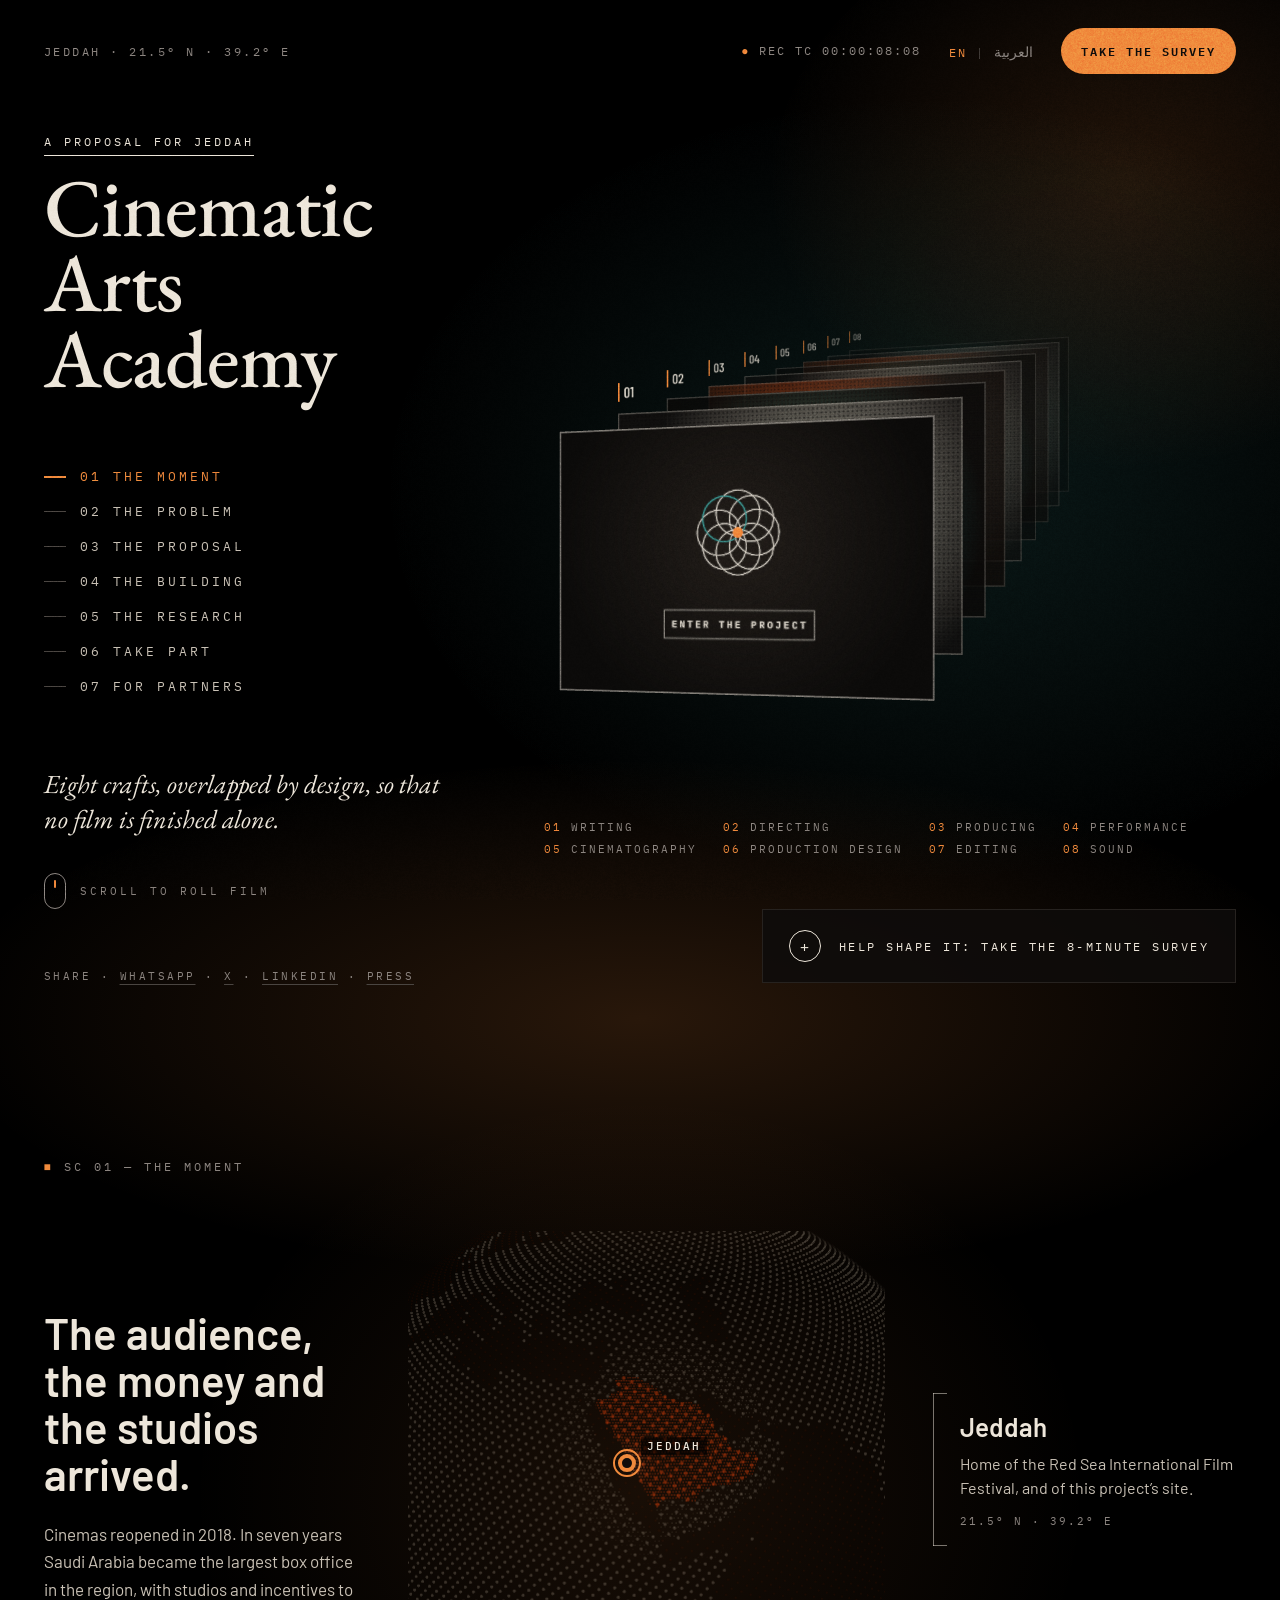
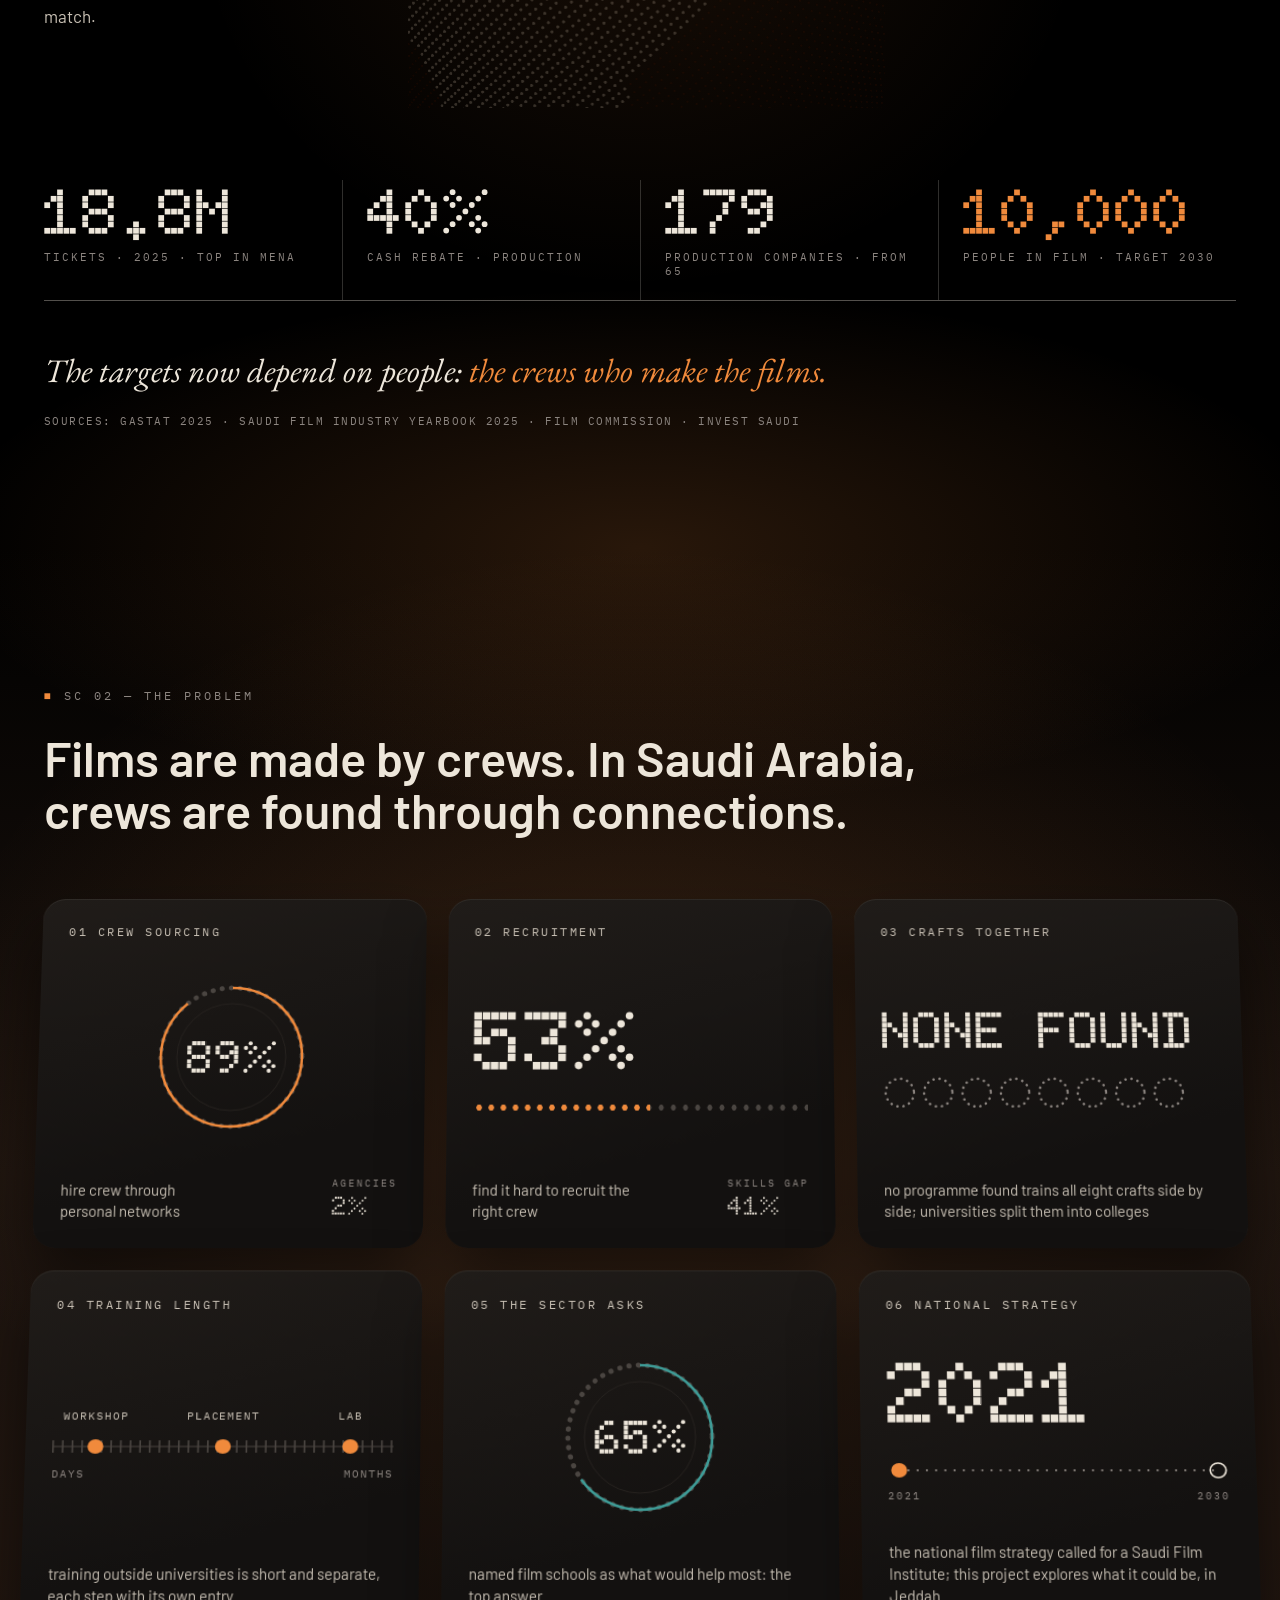
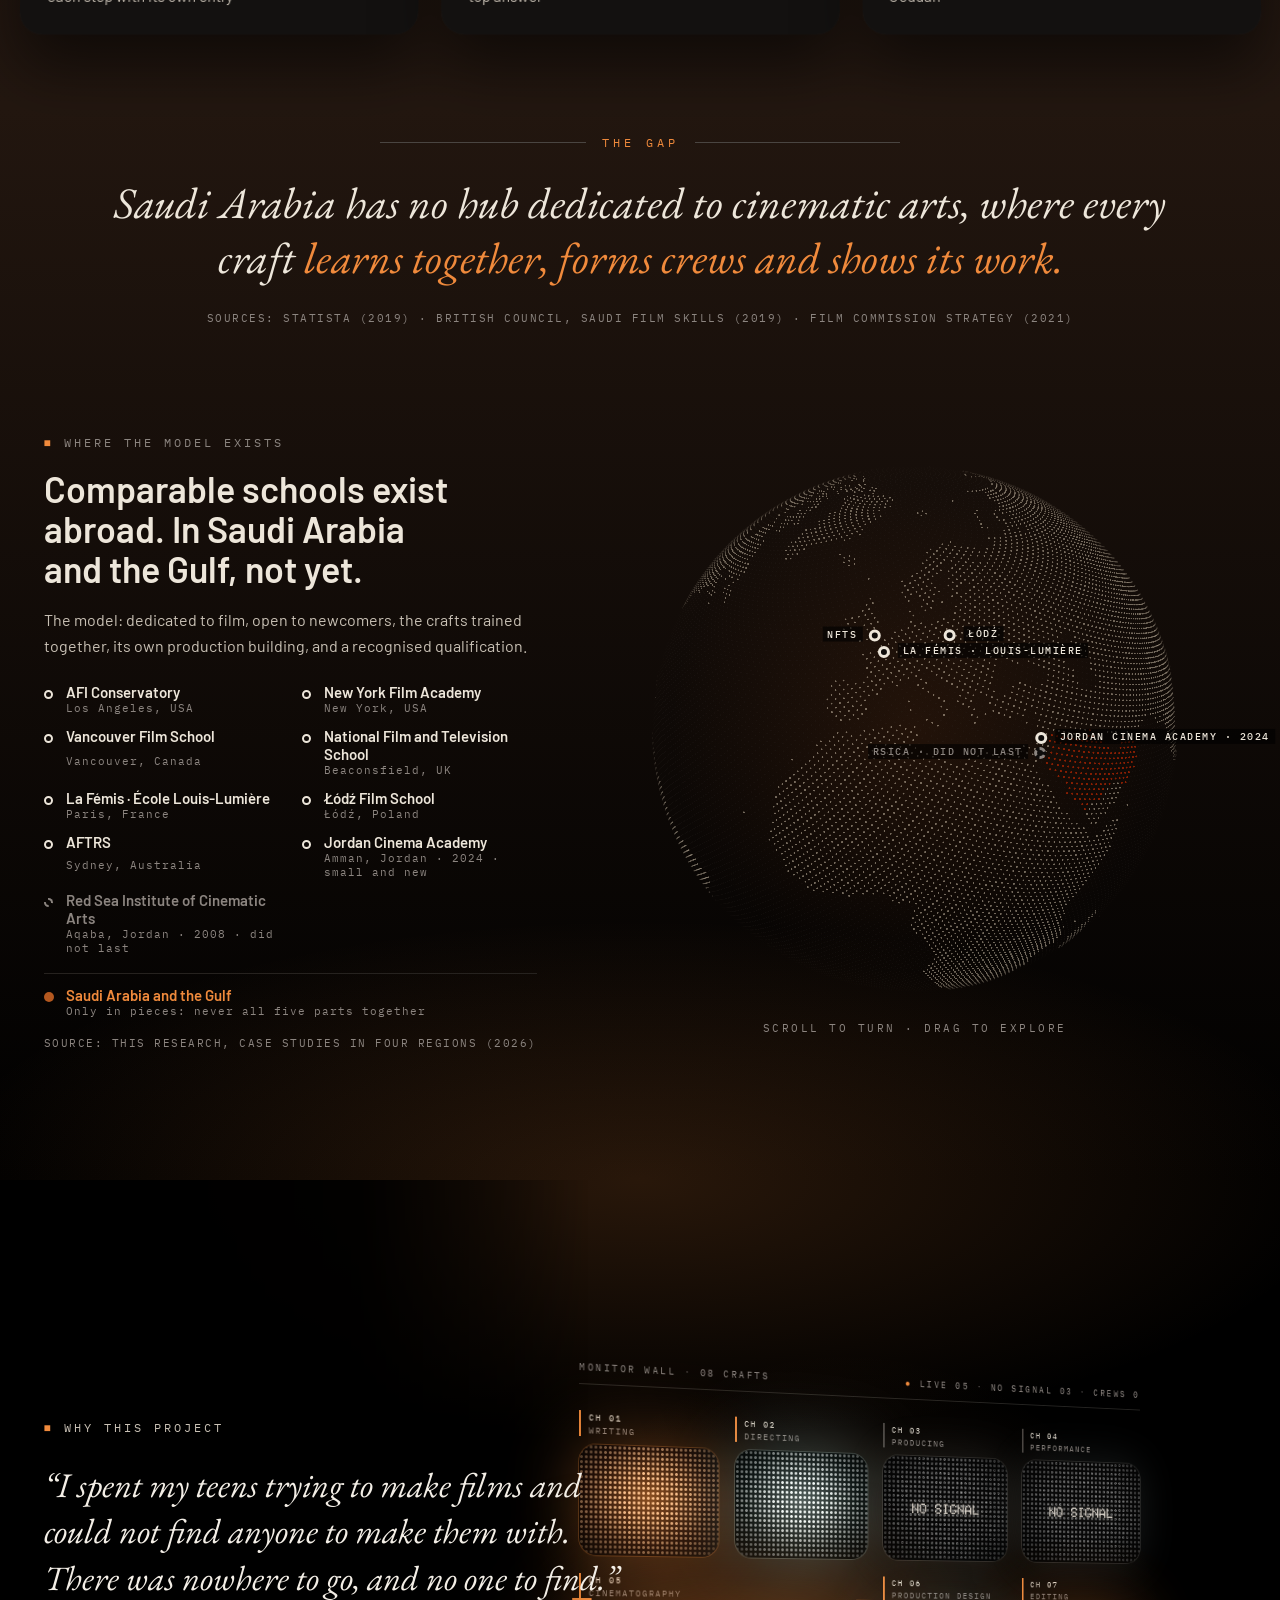
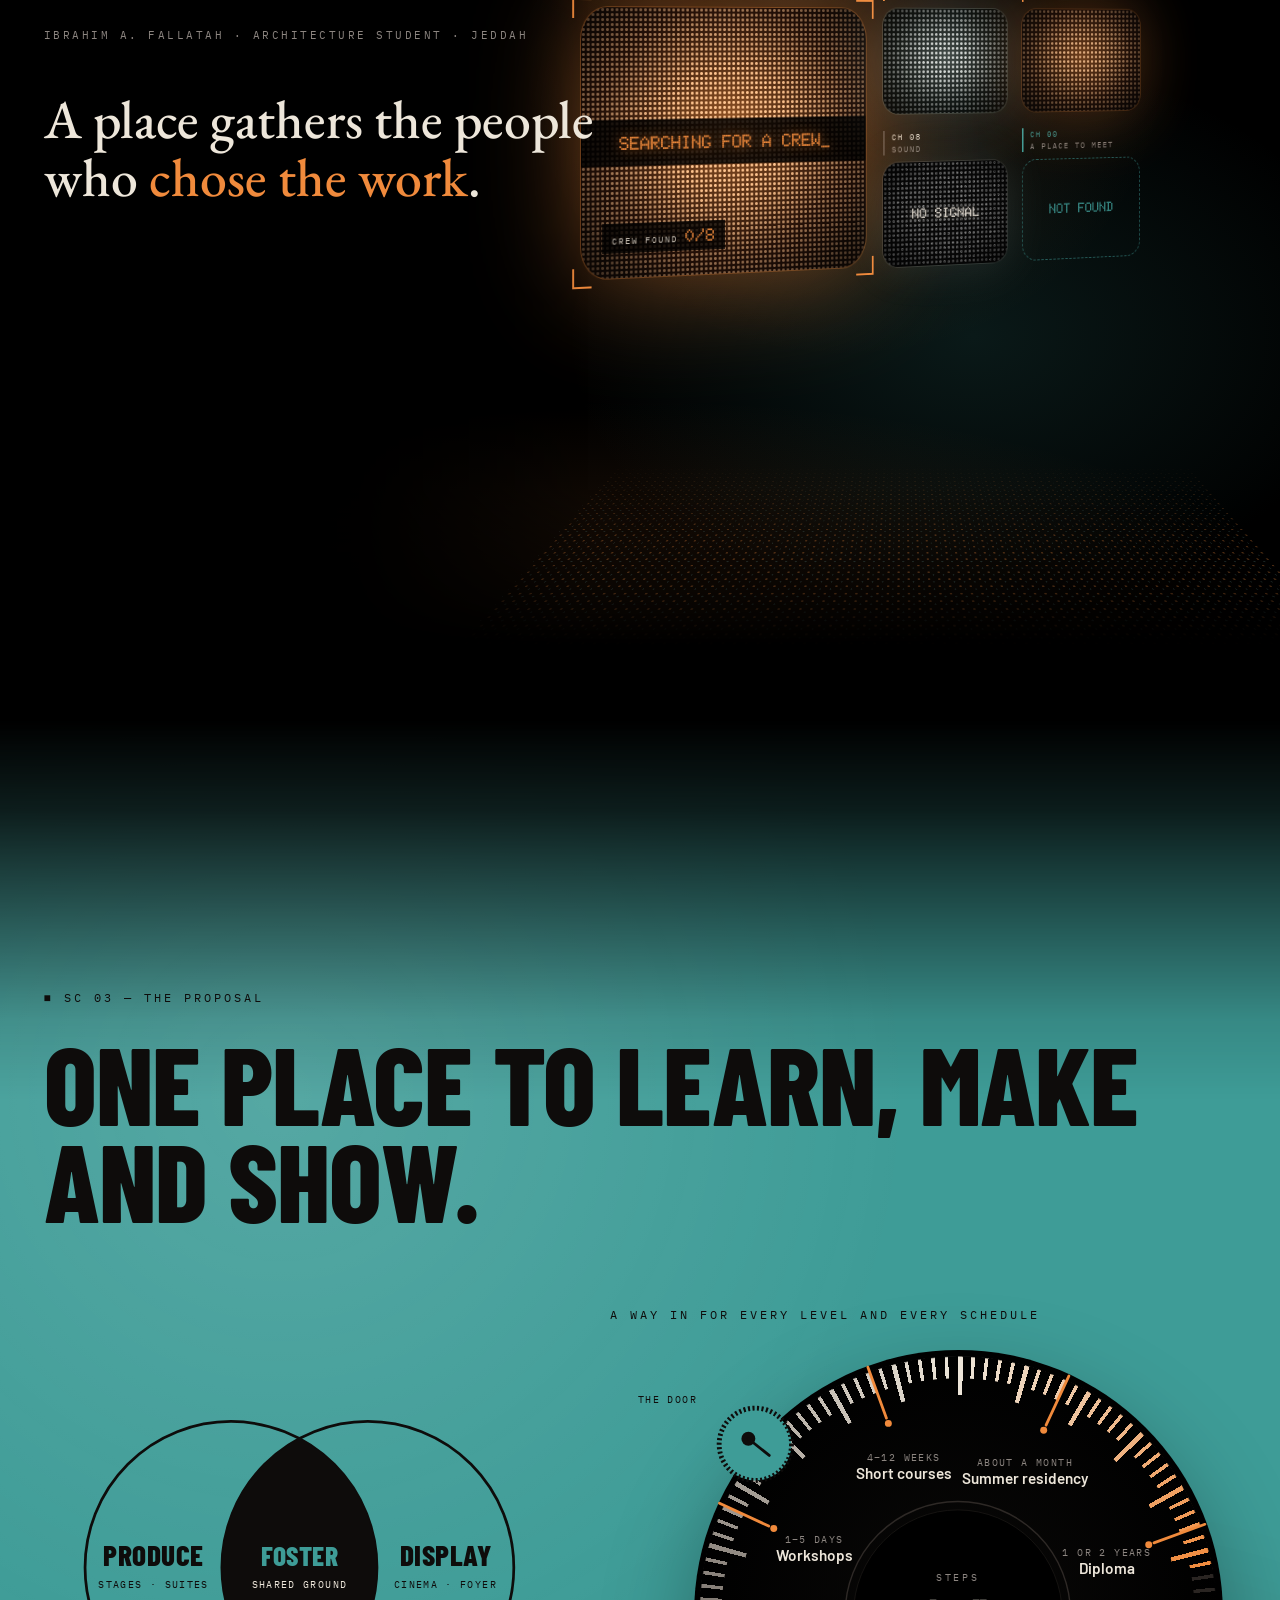
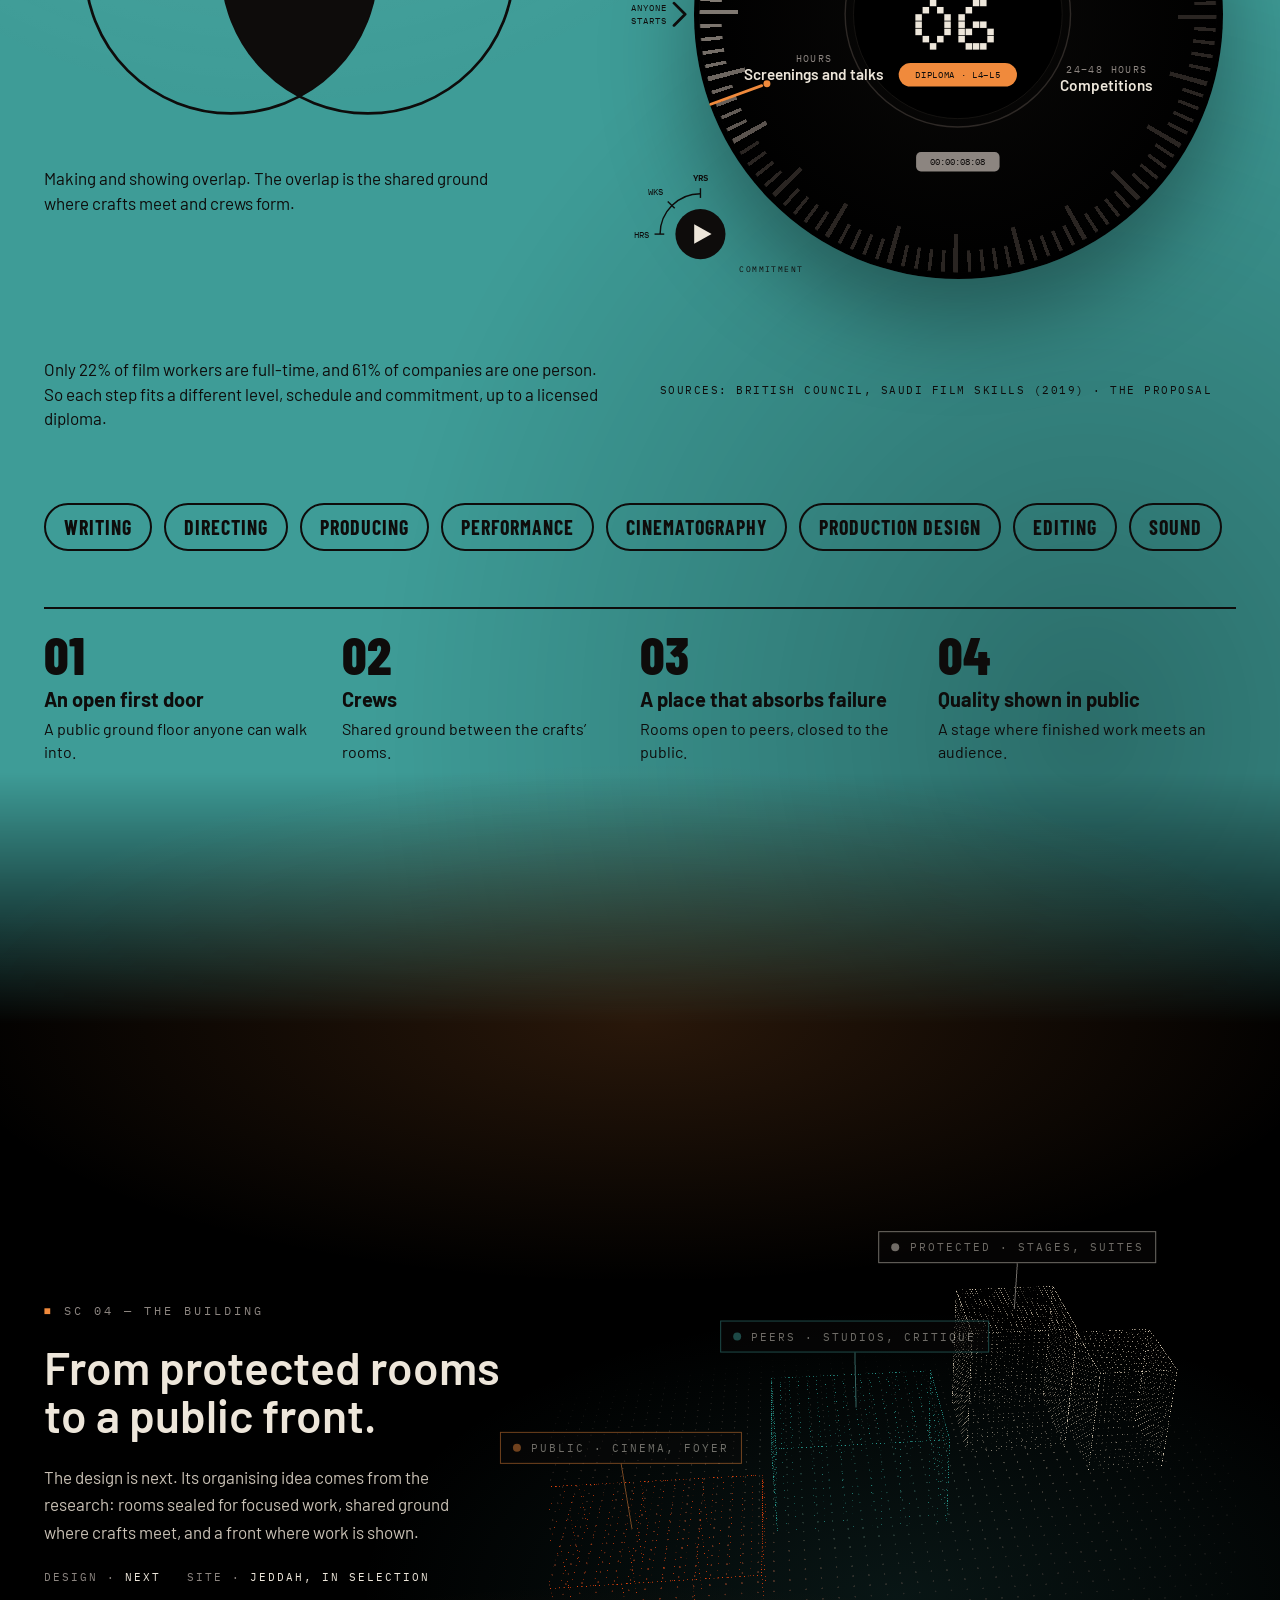
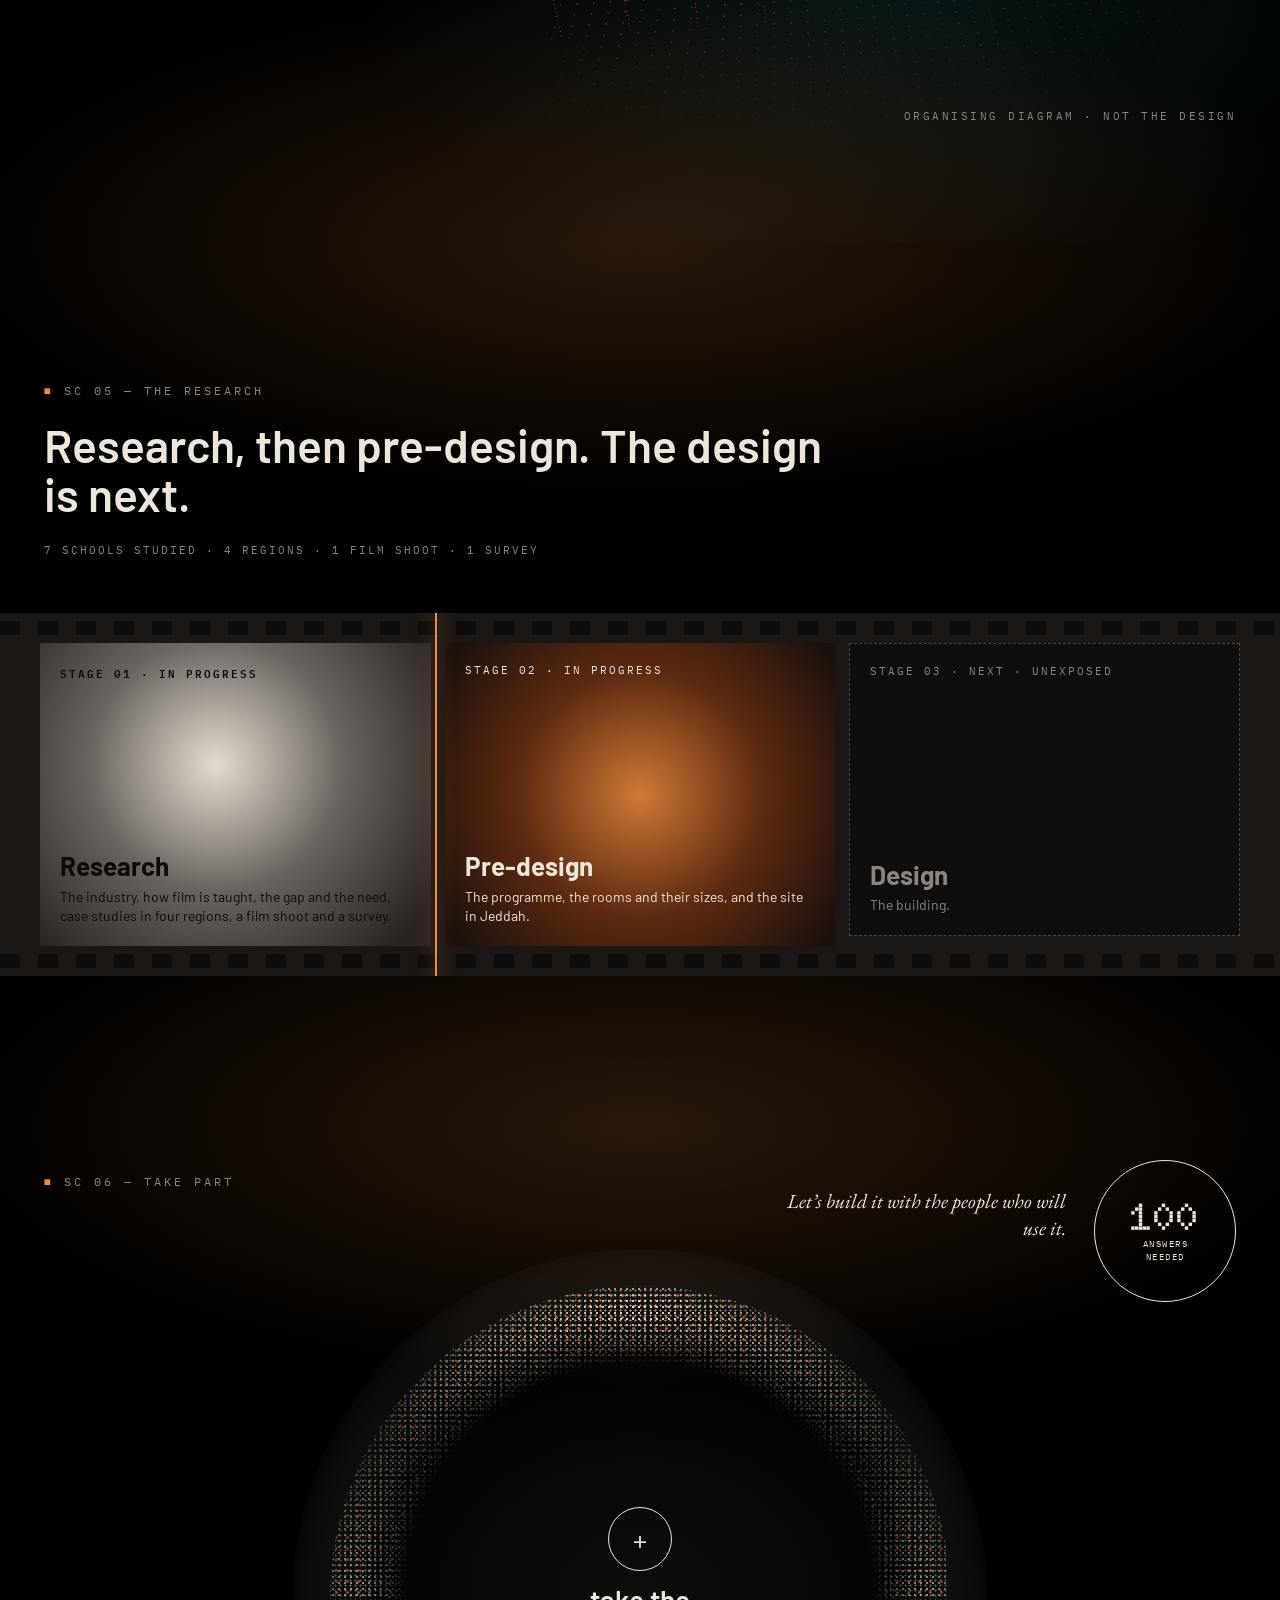
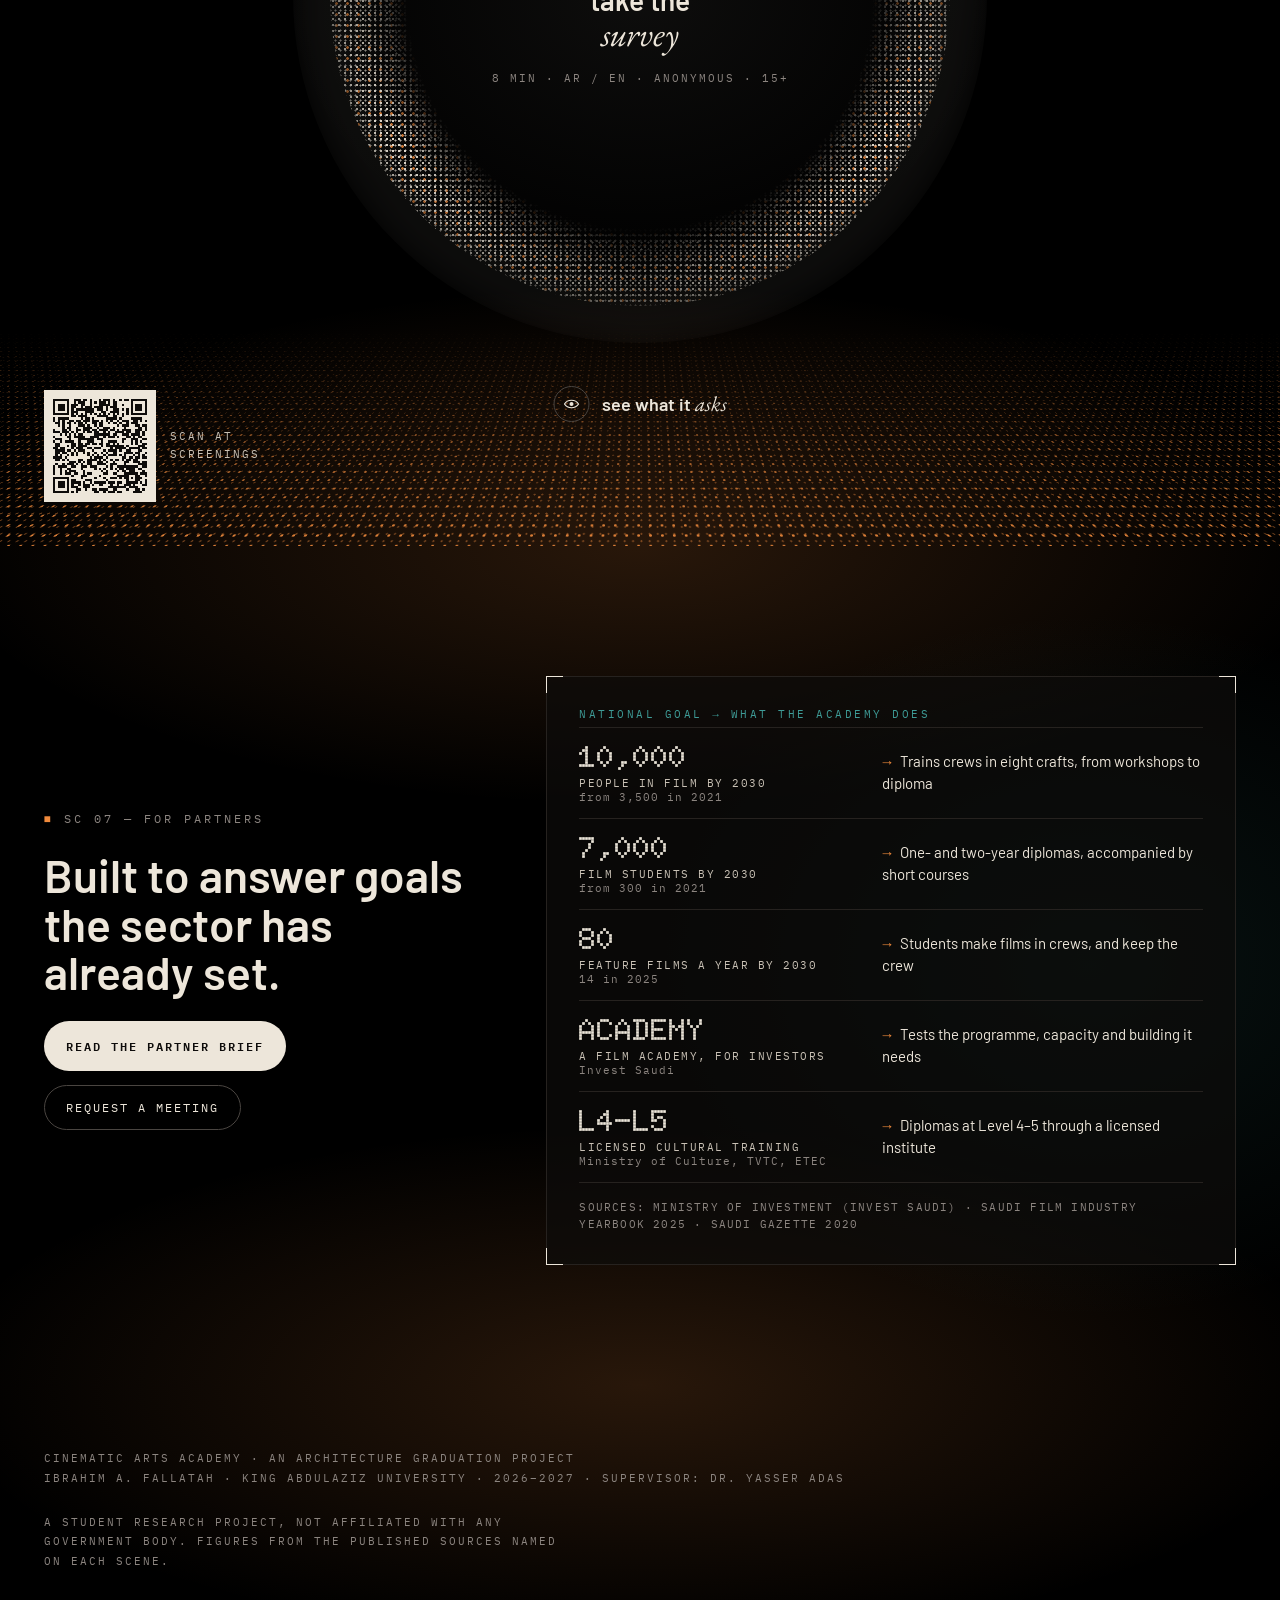
==== commit 04d076a2: "Add files via upload" ====
--- a/academy/index.html
+++ b/academy/index.html
@@ -3,6 +3,8 @@
 <head>
 <meta charset="utf-8">
 <meta name="viewport" content="width=device-width, initial-scale=1">
+<meta http-equiv="Content-Security-Policy" content="default-src 'none'; script-src 'self'; style-src 'self' 'unsafe-inline'; img-src 'self'; font-src 'self'; frame-src https://docs.google.com; base-uri 'none'; form-action 'none'; object-src 'none'; manifest-src 'self'; upgrade-insecure-requests">
+<meta name="referrer" content="strict-origin-when-cross-origin">
 <title>Cinematic Arts Academy, Jeddah</title>
 <meta name="description" content="A proposal for one place in Jeddah where film talent is found, trained and shown. An architecture graduation project by Ibrahim A. Fallatah, King Abdulaziz University.">
 <meta name="author" content="Ibrahim A. Fallatah">
@@ -22,9 +24,7 @@
 <meta name="theme-color" content="#000000">
 <link rel="icon" href="assets/icon.svg" type="image/svg+xml">
 <link rel="apple-touch-icon" href="assets/icon-180.png">
-<link rel="preconnect" href="https://fonts.googleapis.com">
-<link rel="preconnect" href="https://fonts.gstatic.com" crossorigin>
-<link rel="stylesheet" href="https://fonts.googleapis.com/css2?family=Barlow:ital,wght@0,400;0,500;0,600;0,700;1,400&amp;family=Barlow+Condensed:wght@500;600;700;800&amp;family=EB+Garamond:ital,wght@0,400;0,500;1,400;1,500&amp;family=IBM+Plex+Mono:wght@400;500;600&amp;family=Doto:wght@500;700;900&amp;display=swap">
+<link rel="stylesheet" href="assets/fonts/fonts.css">
 <style>
 body{margin:0;background:#0E0C0B}
 a{color:#F08A3C}a:hover{color:#EDE6DA}
@@ -52,30 +52,188 @@
 .caa-tile:hover{transform:translateY(-8px);box-shadow:0 40px 70px rgba(0,0,0,.6), 0 0 0 1px rgba(240,138,60,.35)}
 @media (prefers-reduced-motion: reduce){.caa-spin,.caa-spinr,.caa-drift,.caa-pulse,.caa-float,.caa-flicker,.caa-blink,.caa-breathe,.caa-scroll{animation:none}}
 
-html{scroll-behavior:smooth;-webkit-text-size-adjust:100%}
+html{scroll-behavior:smooth;-webkit-text-size-adjust:100%;text-size-adjust:100%}
 @media (prefers-reduced-motion: reduce){html{scroll-behavior:auto}}
 img,svg,iframe{max-width:100%}
-a:focus-visible{outline:2px solid #F08A3C;outline-offset:3px}
+a:focus-visible,[tabindex]:focus-visible{outline:2px solid #F08A3C;outline-offset:3px}
+html[dir=rtl] h1{padding-top:10px}
+.caa-grain{position:fixed;inset:0;z-index:40;pointer-events:none;opacity:.22;mix-blend-mode:overlay;background:url(assets/grain.png) 0 0/256px 256px}
 .caa-form{height:min(1100px, 82vh)}
-@media (max-width: 600px){.caa-form{height:88vh}}
-/* phones: the monitor wall sits behind the quote, so dim it; shrink the stack of film frames */
+.caa-hint{display:none}
+@media (max-width: 1099px){
+  .caa-hint{display:block}
+  .caa-scroller{-webkit-mask-image:linear-gradient(90deg,#000 82%,transparent);mask-image:linear-gradient(90deg,#000 82%,transparent);scroll-snap-type:x proximity}
+  .caa-hint + .caa-scroller[style*="margin-top: 56px"]{margin-top:22px !important}
+}
+@keyframes caa-nudge{0%,60%,100%{transform:none}30%{transform:translateX(6px)}}
+.caa-hint-arrow{display:inline-block;animation:caa-nudge 2.4s ease-in-out infinite}
+@media (prefers-reduced-motion: reduce){.caa-hint-arrow{animation:none}}
+
+/* ---------- phones ---------- */
 @media (max-width: 760px){
-  .caa-wall{left:0 !important;right:0 !important;opacity:.2}
-  .caa-stack{height:480px !important}
-  .caa-stack > div{top:250px !important;transform:scale(.62);transform-origin:0 0}
-  html[dir=rtl] .caa-stack > div{transform-origin:100% 0}
+  /* sections were spaced for a 1440 px screen: 260-300 px of black between them on a phone */
+  section[style*="padding: 1"]{padding-top:88px !important;padding-bottom:88px !important}
+  section[style*="padding: 2"]{padding-top:200px !important;padding-bottom:190px !important}
+  section[style*="min-height: 9"]{min-height:0 !important}
+
+  /* hero: the stack of film frames, smaller and closer to the text */
+  .caa-stack{height:400px !important;margin:0 0 28px}
+  .caa-stack > div:not(.caa-stage){top:104px !important;transform:scale(.6);transform-origin:0 0}
+  html[dir=rtl] .caa-stack > div:not(.caa-stage){transform-origin:100% 0}
+  .caa-stack > .caa-legend{left:0 !important;right:0 !important;bottom:0 !important;grid-template-columns:repeat(2,minmax(0,1fr)) !important;gap:7px 14px !important;letter-spacing:1.2px !important}
+  .caa-stack > .caa-legend li{white-space:normal !important}
+
+  /* why this project: quote first, then the monitor wall in full (it was dimmed behind the text) */
+  .caa-why{min-height:0 !important;display:flex;flex-direction:column}
+  .caa-why .caa-shade{display:none}
+  .caa-why .caa-whytext{order:1;padding-top:88px !important;padding-bottom:8px !important;max-width:none !important}
+  .caa-why .caa-wall{order:2;position:relative !important;inset:auto !important;left:auto !important;right:auto !important;height:660px;margin:0 clamp(20px,3.4vw,48px)}
+  .caa-mon{top:48px !important;left:0 !important;right:0 !important;width:100% !important;transform:none !important}
+  .caa-mongrid{grid-template-columns:repeat(3,minmax(0,1fr)) !important;gap:14px 12px !important}
+  .caa-mongrid [style*="height: 26px"]{height:auto !important}
+  .caa-mongrid p[style*="font-size: 9px"]{font-size:10px !important;letter-spacing:1px !important}
+  .caa-mongrid p[style*="font-size: 19px"]{font-size:13px !important}
+  .caa-mon > div:first-child{flex-wrap:wrap;font-size:10px !important;letter-spacing:1.5px !important}
+  .caa-sil{left:50% !important;right:auto !important;transform:translateX(-50%);width:140px !important;height:162px !important}
+
+  /* the building: three markers that fit the screen */
+  .caa-bdiag{height:400px !important;flex-basis:100% !important}
+  .caa-bdiag .caa-float > div:first-child{max-width:150px;box-sizing:border-box}
+  .caa-fl1{left:0 !important;top:236px !important}
+  .caa-fl2{left:calc(50% - 85px) !important;top:136px !important}
+  .caa-fl3{left:auto !important;right:0 !important;top:36px !important}
+
+  /* take part: one column instead of pieces placed for a wide screen */
+  #take-part{min-height:0 !important;display:flex;flex-direction:column;align-items:center;gap:26px;padding:88px clamp(20px,3.4vw,48px) 120px}
+  #take-part > *{position:relative !important;left:auto !important;right:auto !important;top:auto !important;bottom:auto !important;transform:none !important}
+  #take-part > [aria-hidden="true"]{position:absolute !important;left:0 !important;right:0 !important;bottom:0 !important}
+  #take-part .caa-tp-label{align-self:stretch}
+  #take-part .caa-tp-quote{max-width:none !important;text-align:center !important;font-size:24px !important}
+  #take-part .caa-tp-ring{width:min(340px,88vw) !important}
+  #take-part .caa-tp-qr{margin-top:6px}
+  #take-part .caa-tp-ring p[style*="margin: 4px 0 0"]{max-width:200px;line-height:1.7}
+
+  /* the TV that holds the survey form: thinner frame, more room for the form */
+  .caa-tv{padding:14px !important;border-radius:22px !important}
+  .caa-form{height:80vh}
+
+  /* partners: the goals table becomes one card per goal */
+  .caa-goals{min-width:0 !important}
+  .caa-goals thead{display:none}
+  .caa-goals,.caa-goals tbody,.caa-goals tr,.caa-goals td{display:block;width:auto !important}
+  .caa-goals tr{padding:16px 0}
+  .caa-goals td{padding:3px 0 !important}
+  .caa-goals td[data-label]::before{content:attr(data-label);display:block;margin:8px 0 2px;font:500 11px 'IBM Plex Mono',monospace;letter-spacing:2px;text-transform:uppercase;color:#8C8580}
+
+  /* 9-10 px labels are too small to read on a phone */
+  [style*="font-size: 9px"]:not(.caa-mongrid *),[style*="font-size: 10px"]:not(.caa-mon *),[style*="font-size: 10.5px"]{font-size:11px !important}
+
+  /* a moving background repaints the whole circle every frame: heavy on a phone battery */
+  .caa-drift{animation:none !important}
 }
-/* bigger tap areas on touch screens for text links */
+@media (max-width: 380px){.caa-stack > div:not(.caa-stage){transform:scale(.55) !important}}
 @media (pointer: coarse){a:not([style*="padding"]){padding-block:8px}}
+
+/* ---------- 3D scenes (three.js); the CSS drawings stay as the fallback */
+.caa-stage{position:absolute;inset:0;touch-action:pan-y;-webkit-user-select:none;user-select:none}
+.caa-stage canvas{position:absolute;inset:0;width:100%;height:100%;display:block}
+html:not(.caa-no3d) .caa-stack > div:not(.caa-stage),html:not(.caa-no3d) .caa-globebox > :not(.caa-stage){visibility:hidden}
+.caa-no3d .caa-stage{display:none}
+.caa-off > :not(.caa-stage){visibility:visible !important}.caa-off > .caa-stage{display:none !important}
+.caa-stack3d{bottom:70px}
+.caa-enter{position:absolute;z-index:3;display:block;color:transparent;font-size:1px;overflow:hidden;border-radius:2px}
+.caa-enter:focus-visible{outline:2px solid #F08A3C;outline-offset:4px}
+.caa-craft-tag{position:absolute;left:0;top:0;z-index:3;pointer-events:none;opacity:0;transition:opacity .25s;white-space:nowrap;font-family:'Barlow Condensed',sans-serif;font-weight:600;font-size:20px;letter-spacing:1px;color:#EDE6DA;background:rgba(0,0,0,.72);padding:4px 10px 4px 8px;border-left:3px solid #F08A3C}
+html[dir=rtl] .caa-craft-tag{font-family:'IBM Plex Sans Arabic',sans-serif;letter-spacing:0;border-left:0;border-right:3px solid #F08A3C}
+.caa-globe3d{cursor:grab}
+.caa-globe3d.is-dragging{cursor:grabbing}
+.caa-pin,.caa-mk,.caa-area{position:absolute;left:0;top:0;z-index:2;pointer-events:none;transition:opacity .3s}
+.caa-pin i{position:absolute;left:-9px;top:-9px;width:18px;height:18px;border-radius:50%;border:4px solid #F08A3C;box-sizing:border-box;background:#0E0C0B}
+.caa-pin i::after{content:"";position:absolute;inset:-9px;border-radius:50%;border:2px solid #F08A3C;animation:caa-ping 2.2s ease-out infinite}
+@keyframes caa-ping{from{transform:scale(.5);opacity:1}to{transform:scale(1.6);opacity:0}}
+.caa-pin b,.caa-mk b{position:absolute;left:14px;top:-26px;font-family:'IBM Plex Mono',monospace;font-weight:500;font-size:11px;letter-spacing:2px;color:#EDE6DA;white-space:nowrap;background:rgba(0,0,0,.6);padding:2px 6px}
+html[dir=rtl] .caa-pin b{font-family:'IBM Plex Sans Arabic',sans-serif;letter-spacing:0;font-size:13px}
+.caa-mk i{position:absolute;left:-6px;top:-6px;width:12px;height:12px;border-radius:50%;box-sizing:border-box;border:3px solid #EDE6DA;background:#0E0C0B}
+.caa-mk b{top:-9px;font-size:10px;letter-spacing:1.5px;padding:1px 5px}
+.caa-mk-left b{left:auto;right:12px}
+.caa-mk-closed i{border-color:#8C8580;border-style:dashed}
+.caa-mk-closed b{color:#8C8580}
+.caa-area{transform-origin:0 0}
+.caa-area b,.caa-area small{position:absolute;left:0;top:0;transform:translate(-50%,-150%);white-space:nowrap;font-family:'IBM Plex Mono',monospace;font-weight:500;font-size:11px;letter-spacing:2.5px;color:#F08A3C}
+.caa-area small{transform:translate(-50%,-10%);font-size:16px;letter-spacing:3px;color:#EDE6DA}
+html[dir=rtl] .caa-area b,html[dir=rtl] .caa-area small{font-family:'IBM Plex Sans Arabic',sans-serif;letter-spacing:0}
+@media (prefers-reduced-motion: reduce){.caa-pin i::after{animation:none}}
+/* where the model exists */
+.caa-exist{margin-top:110px;display:flex;flex-wrap:wrap;gap:40px 56px;align-items:center;text-align:start}
+.caa-exist-text{flex:1 1 340px;min-width:0;display:flex;flex-direction:column;gap:18px}
+.caa-exist-k{margin:0;font-family:'IBM Plex Mono',monospace;font-size:12px;letter-spacing:3px;color:#8C8580}
+.caa-exist-k span{color:#F08A3C}
+html[dir=rtl] .caa-exist-k{font-family:inherit;letter-spacing:0;font-size:14px}
+.caa-exist-h{margin:0;font-size:clamp(28px,2.8vw,42px);font-weight:600;line-height:1.12;text-wrap:balance}
+html[dir=rtl] .caa-exist-h{line-height:1.5}
+.caa-exist-d{margin:0;font-size:16px;line-height:1.6;color:#C9C1B5;max-width:520px}
+.caa-exist-list{list-style:none;margin:6px 0 0;padding:0;display:grid;grid-template-columns:repeat(2,minmax(0,1fr));gap:12px 24px}
+.caa-ex{display:grid;grid-template-columns:12px 1fr;column-gap:10px;align-items:baseline}
+.caa-ex i{width:9px;height:9px;border-radius:50%;border:2px solid #EDE6DA;box-sizing:border-box;transform:translateY(1px)}
+.caa-ex b{font-size:15px;font-weight:600}
+.caa-ex span{grid-column:2;font-family:'IBM Plex Mono',monospace;font-size:11px;letter-spacing:1px;color:#8C8580}
+html[dir=rtl] .caa-ex span{font-family:inherit;letter-spacing:0;font-size:13px}
+.caa-ex-closed i{border-color:#8C8580;border-style:dashed}
+.caa-ex-closed b{color:#8C8580}
+.caa-ex-gap{grid-column:1 / -1;margin-top:6px;padding-top:12px;border-top:1px solid #26221F}
+.caa-ex-gap i{border:0;background:#B4581F;width:10px;height:10px}
+.caa-ex-gap b{color:#F08A3C}
+.caa-exist-src{margin:0;font-family:'IBM Plex Mono',monospace;font-size:11px;letter-spacing:1.5px;color:#8C8580}
+html[dir=rtl] .caa-exist-src{font-family:inherit;letter-spacing:0;font-size:13px}
+.caa-exist-globe{flex:1.2 1 460px;min-width:0;display:flex;flex-direction:column;align-items:center;gap:12px}
+.caa-exist-box{position:relative;width:min(100%,560px);aspect-ratio:1/1;background:radial-gradient(circle at 50% 50%,rgba(180,88,31,.12),transparent 62%)}
+.caa-exist-hint{margin:0;font-family:'IBM Plex Mono',monospace;font-size:11px;letter-spacing:2.5px;color:#8C8580}
+html[dir=rtl] .caa-exist-hint{font-family:inherit;letter-spacing:0;font-size:13px}
+.caa-no3d .caa-exist-globe{display:none}
+/* the building diagram */
+.caa-btag{position:absolute;left:0;top:0;z-index:2;pointer-events:none;opacity:0;display:flex;align-items:center;gap:10px;background:rgba(14,12,11,.85);border:1px solid currentColor;padding:8px 12px;white-space:nowrap}
+.caa-btag i{width:8px;height:8px;border-radius:50%;background:currentColor}
+.caa-btag span{font-family:'IBM Plex Mono',monospace;font-size:11px;letter-spacing:2px;color:#EDE6DA}
+.caa-btag em{font-style:normal}
+.caa-bcap{position:absolute;right:0;bottom:0;margin:0;font-family:'IBM Plex Mono',monospace;font-size:11px;letter-spacing:2.5px;color:#8C8580}
+/* goals panel */
+.caa-goals-list{display:flex;flex-direction:column}
+.caa-goal{display:grid;grid-template-columns:minmax(0,1fr) minmax(0,1.15fr);gap:6px 24px;align-items:center;border-top:1px solid #26221F;padding:14px 0}
+.caa-goal:last-child{border-bottom:1px solid #26221F}
+.caa-goal-a{display:flex;flex-direction:column;gap:4px}
+.caa-goal-v{margin:0;font-family:'Doto',monospace;font-weight:900;font-size:30px;line-height:1}
+html[dir=rtl] .caa-goal-v{text-align:right}
+html[dir=rtl] .caa-goal-v:not([dir]){font-family:'IBM Plex Sans Arabic',sans-serif;font-weight:700;font-size:24px}
+.caa-goal-l{margin:0;font-family:'IBM Plex Mono',monospace;font-size:11px;letter-spacing:1.5px;color:#C9C1B5;text-transform:uppercase}
+.caa-goal-l span{display:block;color:#8C8580;text-transform:none;letter-spacing:1px}
+html[dir=rtl] .caa-goal-l{font-family:inherit;letter-spacing:0;font-size:14px}
+.caa-goal-b{margin:0;font-size:15px;line-height:1.45;color:#EDE6DA}
+.caa-goal-b span{color:#F08A3C;font-family:'IBM Plex Mono',monospace}
+.caa-goal-src{margin:16px 0 0;font-family:'IBM Plex Mono',monospace;font-size:11px;letter-spacing:1.2px;line-height:1.6;color:#8C8580}
+html[dir=rtl] .caa-goal-src{font-family:inherit;letter-spacing:0;font-size:12.5px}
+@media (max-width: 760px){
+  .caa-stack3d{bottom:100px}
+  .caa-exist{margin-top:80px}
+  .caa-exist-list{grid-template-columns:minmax(0,1fr)}
+  .caa-btag{padding:6px 9px}
+  .caa-btag em{display:none}
+  .caa-goal{grid-template-columns:minmax(0,1fr)}
+  .caa-strip{padding:26px 16px !important}
+  .caa-stages{grid-template-columns:minmax(0,1fr) !important}
+  .caa-stages > div{aspect-ratio:auto !important;min-height:150px}
+  .caa-now,.caa-now-label{display:none}
+  #proposal{padding-top:250px !important;padding-bottom:190px !important}
+}
 </style>
+<noscript><style>.caa-stack > div,.caa-globebox > *{visibility:visible !important}.caa-stage,.caa-exist-globe{display:none !important}</style></noscript>
 </head>
 <body>
 <div style="position: relative; background: #000000; color: #EDE6DA; font-family: 'Barlow', Arial, sans-serif; min-height: 100vh; overflow: hidden">
 
-<svg aria-hidden="true" style="position: absolute; inset: 0; width: 100%; height: 100%; pointer-events: none; mix-blend-mode: overlay; opacity: 0.22; z-index: 40">
+<div aria-hidden="true" class="caa-grain"></div>
+<svg aria-hidden="true" focusable="false" width="0" height="0" style="position: absolute; width: 0; height: 0; overflow: hidden">
 <filter id="caa-grain"><feTurbulence type="fractalNoise" baseFrequency="0.9" numOctaves="2" stitchTiles="stitch"></feTurbulence><feColorMatrix type="saturate" values="0"></feColorMatrix></filter>
 <filter id="caa-static"><feTurbulence type="fractalNoise" baseFrequency="1.5" numOctaves="1" stitchTiles="stitch"></feTurbulence><feColorMatrix type="saturate" values="0"></feColorMatrix></filter>
-<rect width="100%" height="100%" filter="url(#caa-grain)"></rect>
 </svg>
 
 <section id="top" style="position: relative; min-height: 980px; background: radial-gradient(ellipse 60% 55% at 72% 48%, rgba(62,156,151,0.16), transparent 70%), radial-gradient(ellipse 40% 40% at 88% 18%, rgba(240,138,60,0.14), transparent 70%), radial-gradient(ellipse 55% 260px at 50% 100%, rgba(240,138,60,0.17), transparent), #000000">
@@ -112,47 +270,49 @@
 </div>
 </div>
 
-<div aria-label="A stack of film frames, one for each of the eight crafts, receding into depth" role="img" class="caa-stack" style="flex: 1.6 1 620px; min-width: 0; position: relative; height: 760px; perspective: 1500px; perspective-origin: 12% 70%">
+<div class="caa-stack" style="flex: 1.6 1 620px; min-width: 0; position: relative; height: 760px; perspective: 1500px; perspective-origin: 12% 70%">
+<div class="caa-stage caa-stack3d" data-caa="stack" data-names="WRITING|DIRECTING|PRODUCING|PERFORMANCE|CINEMATOGRAPHY|PRODUCTION DESIGN|EDITING|SOUND"><a class="caa-enter" href="#moment">Enter the project</a><div class="caa-craft-tag" aria-hidden="true"></div></div>
+<ol class="caa-legend" style="position: absolute; left: 6%; bottom: 6px; margin: 0; padding: 0; list-style: none; display: grid; grid-template-columns: repeat(4, auto); justify-content: start; gap: 8px 26px; font-family: 'IBM Plex Mono', monospace; font-size: 11px; letter-spacing: 2px; color: #8C8580"><li style="margin: 0; padding: 0; white-space: nowrap"><span dir="ltr" style="color: #F08A3C; font-family: 'IBM Plex Mono', monospace; font-size: 11px">01</span>  WRITING</li><li style="margin: 0; padding: 0; white-space: nowrap"><span dir="ltr" style="color: #F08A3C; font-family: 'IBM Plex Mono', monospace; font-size: 11px">02</span>  DIRECTING</li><li style="margin: 0; padding: 0; white-space: nowrap"><span dir="ltr" style="color: #F08A3C; font-family: 'IBM Plex Mono', monospace; font-size: 11px">03</span>  PRODUCING</li><li style="margin: 0; padding: 0; white-space: nowrap"><span dir="ltr" style="color: #F08A3C; font-family: 'IBM Plex Mono', monospace; font-size: 11px">04</span>  PERFORMANCE</li><li style="margin: 0; padding: 0; white-space: nowrap"><span dir="ltr" style="color: #F08A3C; font-family: 'IBM Plex Mono', monospace; font-size: 11px">05</span>  CINEMATOGRAPHY</li><li style="margin: 0; padding: 0; white-space: nowrap"><span dir="ltr" style="color: #F08A3C; font-family: 'IBM Plex Mono', monospace; font-size: 11px">06</span>  PRODUCTION DESIGN</li><li style="margin: 0; padding: 0; white-space: nowrap"><span dir="ltr" style="color: #F08A3C; font-family: 'IBM Plex Mono', monospace; font-size: 11px">07</span>  EDITING</li><li style="margin: 0; padding: 0; white-space: nowrap"><span dir="ltr" style="color: #F08A3C; font-family: 'IBM Plex Mono', monospace; font-size: 11px">08</span>  SOUND</li></ol>
 <div style="position: absolute; left: 6%; top: 360px; width: 0; height: 0; transform-style: preserve-3d">
 
 <div class="caa-frame" style="position: absolute; left: 0; top: 0; width: 400px; height: 280px; border: 1px solid rgba(237,230,218,0.18); transform: translate3d(528px, -288px, -1200px) rotateY(-22deg); opacity: 0.32; filter: blur(2.4px); background: radial-gradient(circle at 48% 58%, rgba(62,156,151,0.95), rgba(22,59,57,0.9) 40%, #0b0a09 78%)">
 <div style="position: absolute; inset: 0; background: radial-gradient(rgba(14,12,11,0.6) 1px, transparent 1.6px) 0 0 / 5px 5px, repeating-linear-gradient(0deg, rgba(0,0,0,0.2) 0 1px, transparent 1px 3px)"></div>
-<div style="position: absolute; left: 0; top: -54px; display: flex; gap: 10px; align-items: stretch"><div style="width: 3px; background: #F08A3C"></div><p style="margin: 0; font-family: 'Barlow Condensed', sans-serif; font-weight: 600; font-size: 22px; line-height: 1.05; letter-spacing: 1px; color: #EDE6DA">CRAFT 08<br>SOUND</p></div>
+<div style="position: absolute; left: 0; top: -54px; display: flex; gap: 10px; align-items: stretch"><div style="width: 3px; background: #F08A3C"></div><p style="margin: 0; font-family: 'Barlow Condensed', sans-serif; font-weight: 600; font-size: 22px; line-height: 1.05; letter-spacing: 1px; color: #EDE6DA">08</p></div>
 </div>
 
 <div class="caa-frame" style="position: absolute; left: 0; top: 0; width: 400px; height: 280px; border: 1px solid rgba(237,230,218,0.18); transform: translate3d(462px, -252px, -1050px) rotateY(-22deg); opacity: 0.4; filter: blur(1.8px); background: radial-gradient(circle at 62% 38%, rgba(237,230,218,0.9), rgba(110,104,96,0.85) 30%, #121110 70%)">
 <div style="position: absolute; inset: 0; background: radial-gradient(rgba(14,12,11,0.6) 1px, transparent 1.6px) 0 0 / 5px 5px, repeating-linear-gradient(0deg, rgba(0,0,0,0.2) 0 1px, transparent 1px 3px)"></div>
-<div style="position: absolute; left: 0; top: -54px; display: flex; gap: 10px; align-items: stretch"><div style="width: 3px; background: #F08A3C"></div><p style="margin: 0; font-family: 'Barlow Condensed', sans-serif; font-weight: 600; font-size: 22px; line-height: 1.05; letter-spacing: 1px; color: #EDE6DA">CRAFT 07<br>EDITING</p></div>
+<div style="position: absolute; left: 0; top: -54px; display: flex; gap: 10px; align-items: stretch"><div style="width: 3px; background: #F08A3C"></div><p style="margin: 0; font-family: 'Barlow Condensed', sans-serif; font-weight: 600; font-size: 22px; line-height: 1.05; letter-spacing: 1px; color: #EDE6DA">07</p></div>
 </div>
 
 <div class="caa-frame" style="position: absolute; left: 0; top: 0; width: 400px; height: 280px; border: 1px solid rgba(237,230,218,0.18); transform: translate3d(396px, -216px, -900px) rotateY(-22deg); opacity: 0.48; filter: blur(1.2px); background: radial-gradient(circle at 32% 42%, rgba(240,138,60,0.95), rgba(120,48,18,0.9) 34%, #120c09 72%)">
 <div style="position: absolute; inset: 0; background: radial-gradient(rgba(14,12,11,0.6) 1px, transparent 1.6px) 0 0 / 5px 5px, repeating-linear-gradient(0deg, rgba(0,0,0,0.2) 0 1px, transparent 1px 3px)"></div>
-<div style="position: absolute; left: 0; top: -54px; display: flex; gap: 10px; align-items: stretch"><div style="width: 3px; background: #F08A3C"></div><p style="margin: 0; font-family: 'Barlow Condensed', sans-serif; font-weight: 600; font-size: 22px; line-height: 1.05; letter-spacing: 1px; color: #EDE6DA">CRAFT 06<br>PRODUCTION DESIGN</p></div>
+<div style="position: absolute; left: 0; top: -54px; display: flex; gap: 10px; align-items: stretch"><div style="width: 3px; background: #F08A3C"></div><p style="margin: 0; font-family: 'Barlow Condensed', sans-serif; font-weight: 600; font-size: 22px; line-height: 1.05; letter-spacing: 1px; color: #EDE6DA">06</p></div>
 </div>
 
 <div class="caa-frame" style="position: absolute; left: 0; top: 0; width: 400px; height: 280px; border: 1px solid rgba(237,230,218,0.18); transform: translate3d(330px, -180px, -750px) rotateY(-22deg); opacity: 0.56; filter: blur(0.6px); background: radial-gradient(circle at 48% 58%, rgba(62,156,151,0.95), rgba(22,59,57,0.9) 40%, #0b0a09 78%)">
 <div style="position: absolute; inset: 0; background: radial-gradient(rgba(14,12,11,0.6) 1px, transparent 1.6px) 0 0 / 5px 5px, repeating-linear-gradient(0deg, rgba(0,0,0,0.2) 0 1px, transparent 1px 3px)"></div>
-<div style="position: absolute; left: 0; top: -54px; display: flex; gap: 10px; align-items: stretch"><div style="width: 3px; background: #F08A3C"></div><p style="margin: 0; font-family: 'Barlow Condensed', sans-serif; font-weight: 600; font-size: 22px; line-height: 1.05; letter-spacing: 1px; color: #EDE6DA">CRAFT 05<br>CINEMATOGRAPHY</p></div>
+<div style="position: absolute; left: 0; top: -54px; display: flex; gap: 10px; align-items: stretch"><div style="width: 3px; background: #F08A3C"></div><p style="margin: 0; font-family: 'Barlow Condensed', sans-serif; font-weight: 600; font-size: 22px; line-height: 1.05; letter-spacing: 1px; color: #EDE6DA">05</p></div>
 </div>
 
 <div class="caa-frame" style="position: absolute; left: 0; top: 0; width: 400px; height: 280px; border: 1px solid rgba(237,230,218,0.2); transform: translate3d(264px, -144px, -600px) rotateY(-22deg); opacity: 0.64; background: radial-gradient(circle at 62% 38%, rgba(237,230,218,0.9), rgba(110,104,96,0.85) 30%, #121110 70%)">
 <div style="position: absolute; inset: 0; background: radial-gradient(rgba(14,12,11,0.6) 1px, transparent 1.6px) 0 0 / 5px 5px, repeating-linear-gradient(0deg, rgba(0,0,0,0.2) 0 1px, transparent 1px 3px)"></div>
-<div style="position: absolute; left: 0; top: -54px; display: flex; gap: 10px; align-items: stretch"><div style="width: 3px; background: #F08A3C"></div><p style="margin: 0; font-family: 'Barlow Condensed', sans-serif; font-weight: 600; font-size: 22px; line-height: 1.05; letter-spacing: 1px; color: #EDE6DA">CRAFT 04<br>PERFORMANCE</p></div>
+<div style="position: absolute; left: 0; top: -54px; display: flex; gap: 10px; align-items: stretch"><div style="width: 3px; background: #F08A3C"></div><p style="margin: 0; font-family: 'Barlow Condensed', sans-serif; font-weight: 600; font-size: 22px; line-height: 1.05; letter-spacing: 1px; color: #EDE6DA">04</p></div>
 </div>
 
 <div class="caa-frame" style="position: absolute; left: 0; top: 0; width: 400px; height: 280px; border: 1px solid rgba(237,230,218,0.22); transform: translate3d(198px, -108px, -450px) rotateY(-22deg); opacity: 0.74; background: radial-gradient(circle at 32% 42%, rgba(240,138,60,0.95), rgba(120,48,18,0.9) 34%, #120c09 72%)">
 <div style="position: absolute; inset: 0; background: radial-gradient(rgba(14,12,11,0.6) 1px, transparent 1.6px) 0 0 / 5px 5px, repeating-linear-gradient(0deg, rgba(0,0,0,0.2) 0 1px, transparent 1px 3px)"></div>
-<div style="position: absolute; left: 0; top: -54px; display: flex; gap: 10px; align-items: stretch"><div style="width: 3px; background: #F08A3C"></div><p style="margin: 0; font-family: 'Barlow Condensed', sans-serif; font-weight: 600; font-size: 22px; line-height: 1.05; letter-spacing: 1px; color: #EDE6DA">CRAFT 03<br>PRODUCING</p></div>
+<div style="position: absolute; left: 0; top: -54px; display: flex; gap: 10px; align-items: stretch"><div style="width: 3px; background: #F08A3C"></div><p style="margin: 0; font-family: 'Barlow Condensed', sans-serif; font-weight: 600; font-size: 22px; line-height: 1.05; letter-spacing: 1px; color: #EDE6DA">03</p></div>
 </div>
 
 <div class="caa-frame" style="position: absolute; left: 0; top: 0; width: 400px; height: 280px; border: 1px solid rgba(237,230,218,0.25); transform: translate3d(132px, -72px, -300px) rotateY(-22deg); opacity: 0.84; background: radial-gradient(circle at 48% 58%, rgba(62,156,151,0.95), rgba(22,59,57,0.9) 40%, #0b0a09 78%)">
 <div style="position: absolute; inset: 0; background: radial-gradient(rgba(14,12,11,0.6) 1px, transparent 1.6px) 0 0 / 5px 5px, repeating-linear-gradient(0deg, rgba(0,0,0,0.2) 0 1px, transparent 1px 3px)"></div>
-<div style="position: absolute; left: 0; top: -54px; display: flex; gap: 10px; align-items: stretch"><div style="width: 3px; background: #F08A3C"></div><p style="margin: 0; font-family: 'Barlow Condensed', sans-serif; font-weight: 600; font-size: 22px; line-height: 1.05; letter-spacing: 1px; color: #EDE6DA">CRAFT 02<br>DIRECTING</p></div>
+<div style="position: absolute; left: 0; top: -54px; display: flex; gap: 10px; align-items: stretch"><div style="width: 3px; background: #F08A3C"></div><p style="margin: 0; font-family: 'Barlow Condensed', sans-serif; font-weight: 600; font-size: 22px; line-height: 1.05; letter-spacing: 1px; color: #EDE6DA">02</p></div>
 </div>
 
 <div class="caa-frame" style="position: absolute; left: 0; top: 0; width: 400px; height: 280px; border: 1px solid rgba(237,230,218,0.3); transform: translate3d(66px, -36px, -150px) rotateY(-22deg); opacity: 0.92; background: radial-gradient(circle at 62% 38%, rgba(237,230,218,0.9), rgba(110,104,96,0.85) 30%, #121110 70%)">
 <div style="position: absolute; inset: 0; background: radial-gradient(rgba(14,12,11,0.6) 1px, transparent 1.6px) 0 0 / 5px 5px, repeating-linear-gradient(0deg, rgba(0,0,0,0.2) 0 1px, transparent 1px 3px)"></div>
-<div style="position: absolute; left: 0; top: -54px; display: flex; gap: 10px; align-items: stretch"><div style="width: 3px; background: #F08A3C"></div><p style="margin: 0; font-family: 'Barlow Condensed', sans-serif; font-weight: 600; font-size: 22px; line-height: 1.05; letter-spacing: 1px; color: #EDE6DA">CRAFT 01<br>WRITING</p></div>
+<div style="position: absolute; left: 0; top: -54px; display: flex; gap: 10px; align-items: stretch"><div style="width: 3px; background: #F08A3C"></div><p style="margin: 0; font-family: 'Barlow Condensed', sans-serif; font-weight: 600; font-size: 22px; line-height: 1.05; letter-spacing: 1px; color: #EDE6DA">01</p></div>
 </div>
 
 <div style="position: absolute; left: 0; top: 0; width: 400px; height: 280px; border: 1px solid rgba(237,230,218,0.55); transform: rotateY(-22deg); background: radial-gradient(ellipse at 50% 42%, #221d19, #0b0a09 78%); box-shadow: 0 40px 90px rgba(0,0,0,0.7), 0 0 60px rgba(240,138,60,0.12); display: flex; flex-direction: column; align-items: center; justify-content: center; gap: 16px">
@@ -176,7 +336,7 @@
 </div>
 
 <div style="position: relative; z-index: 3; padding: 0 clamp(20px, 3.4vw, 48px) 36px; display: flex; flex-wrap: wrap; justify-content: space-between; align-items: flex-end; gap: 20px">
-<p style="margin: 0; font-family: 'IBM Plex Mono', ui-monospace, monospace; font-size: 11px; letter-spacing: 2.5px; color: #8C8580">SHARE  ·  WHATSAPP  ·  X  ·  LINKEDIN  ·  PRESS</p>
+<p style="margin: 0; font-family: 'IBM Plex Mono', ui-monospace, monospace; font-size: 11px; letter-spacing: 2.5px; color: #8C8580">SHARE  ·  <a href="https://wa.me/?text=Cinematic%20Arts%20Academy%2C%20Jeddah%3A%20a%20proposal%20for%20one%20place%20where%20film%20talent%20is%20found%2C%20trained%20and%20shown.%20Take%20the%208-minute%20survey%3A%20https%3A%2F%2Fibrarchitech.com%2Facademy%2F" style="color: inherit; text-decoration: underline; text-decoration-color: #4A4541; text-underline-offset: 4px" target="_blank" rel="noopener noreferrer">WHATSAPP</a>  ·  <a href="https://x.com/intent/post?text=Cinematic%20Arts%20Academy%2C%20Jeddah%3A%20a%20proposal%20for%20one%20place%20where%20film%20talent%20is%20found%2C%20trained%20and%20shown.%20Take%20the%208-minute%20survey%3A&amp;url=https%3A%2F%2Fibrarchitech.com%2Facademy%2F" style="color: inherit; text-decoration: underline; text-decoration-color: #4A4541; text-underline-offset: 4px" target="_blank" rel="noopener noreferrer" aria-label="Share on X">X</a>  ·  <a href="https://www.linkedin.com/sharing/share-offsite/?url=https%3A%2F%2Fibrarchitech.com%2Facademy%2F" style="color: inherit; text-decoration: underline; text-decoration-color: #4A4541; text-underline-offset: 4px" target="_blank" rel="noopener noreferrer">LINKEDIN</a>  ·  <a href="mailto:ibrarchitech@gmail.com?subject=Press%3A%20Cinematic%20Arts%20Academy" style="color: inherit; text-decoration: underline; text-decoration-color: #4A4541; text-underline-offset: 4px">PRESS</a></p>
 <a href="https://docs.google.com/forms/d/e/1FAIpQLSfFOpvLXfzCHd27e1Rg00rJJf09jGZJ7nhDmX9ZnwPrmAkglA/viewform" target="_blank" rel="noopener" style="display: flex; align-items: center; gap: 18px; background: rgba(14,12,11,0.88); border: 1px solid #26221F; padding: 20px 26px; text-decoration: none; color: #EDE6DA">
 <span aria-hidden="true" style="width: 30px; height: 30px; border: 1px solid #EDE6DA; border-radius: 50%; display: flex; align-items: center; justify-content: center; font-size: 18px; line-height: 1">+</span>
 <span style="font-family: 'IBM Plex Mono', ui-monospace, monospace; font-size: 12px; letter-spacing: 2.5px">HELP SHAPE IT: TAKE THE 8-MINUTE SURVEY</span>
@@ -193,7 +353,8 @@
 </div>
 
 <div style="flex: 1 1 460px; min-width: 0; display: flex; justify-content: center">
-<div role="img" aria-label="A sphere of points standing for the audience, with Jeddah marked" style="position: relative; width: min(100%, 500px); aspect-ratio: 1 / 1">
+<div role="img" aria-label="A globe of points that turns to Saudi Arabia as you scroll; Saudi Arabia is in orange, with Jeddah marked on the Red Sea coast" class="caa-globebox" style="position: relative; width: min(100%, 500px); aspect-ratio: 1 / 1">
+<div class="caa-stage caa-globe3d" data-caa="globe"><div class="caa-pin" aria-hidden="true"><i></i><b>JEDDAH</b></div></div>
 <div class="caa-drift" style="position: absolute; inset: 0; border-radius: 50%; background: radial-gradient(#F08A3C 1.3px, transparent 1.9px) 0 0 / 10px 10px, radial-gradient(circle at 36% 32%, rgba(240,138,60,0.22), transparent 62%); -webkit-mask-image: radial-gradient(circle at 44% 40%, #000 0 34%, rgba(0,0,0,0.55) 56%, rgba(0,0,0,0.18) 69%, transparent 70.6%); mask-image: radial-gradient(circle at 44% 40%, #000 0 34%, rgba(0,0,0,0.55) 56%, rgba(0,0,0,0.18) 69%, transparent 70.6%)"></div>
 <div style="position: absolute; inset: 14.6%; border-radius: 50%; box-shadow: 0 0 80px rgba(240,138,60,0.22), inset -40px -30px 70px rgba(14,12,11,0.75), inset 0 0 0 1px rgba(240,138,60,0.25)"></div>
 <svg viewBox="0 0 500 500" aria-hidden="true" style="position: absolute; inset: 0; width: 100%; height: 100%; overflow: visible">
@@ -341,22 +502,48 @@
 <p style="margin: 0; font-family: 'EB Garamond', Georgia, serif; font-style: italic; font-size: clamp(30px, 3.4vw, 50px); line-height: 1.25; max-width: 1060px">Saudi Arabia has no hub dedicated to cinematic arts, where every craft <span style="color: #F08A3C">learns together, forms crews and shows its work.</span></p>
 <p style="margin: 0; font-family: 'IBM Plex Mono', monospace; font-size: 11px; letter-spacing: 1.5px; color: #8C8580">SOURCES: STATISTA (2019) · BRITISH COUNCIL, SAUDI FILM SKILLS (2019) · FILM COMMISSION STRATEGY (2021)</p>
 </div>
+<div class="caa-exist">
+<div class="caa-exist-text">
+<p class="caa-exist-k"><span>■</span>  WHERE THE MODEL EXISTS</p>
+<h3 class="caa-exist-h">Comparable schools exist abroad. In Saudi Arabia and the Gulf, not yet.</h3>
+<p class="caa-exist-d">The model: dedicated to film, open to newcomers, the crafts trained together, its own production building, and a recognised qualification.</p>
+<ul class="caa-exist-list">
+<li class="caa-ex"><i aria-hidden="true"></i><b>AFI Conservatory</b><span>Los Angeles, USA</span></li>
+<li class="caa-ex"><i aria-hidden="true"></i><b>New York Film Academy</b><span>New York, USA</span></li>
+<li class="caa-ex"><i aria-hidden="true"></i><b>Vancouver Film School</b><span>Vancouver, Canada</span></li>
+<li class="caa-ex"><i aria-hidden="true"></i><b>National Film and Television School</b><span>Beaconsfield, UK</span></li>
+<li class="caa-ex"><i aria-hidden="true"></i><b>La Fémis · École Louis-Lumière</b><span>Paris, France</span></li>
+<li class="caa-ex"><i aria-hidden="true"></i><b>Łódź Film School</b><span>Łódź, Poland</span></li>
+<li class="caa-ex"><i aria-hidden="true"></i><b>AFTRS</b><span>Sydney, Australia</span></li>
+<li class="caa-ex caa-ex-small"><i aria-hidden="true"></i><b>Jordan Cinema Academy</b><span>Amman, Jordan · 2024 · small and new</span></li>
+<li class="caa-ex caa-ex-closed"><i aria-hidden="true"></i><b>Red Sea Institute of Cinematic Arts</b><span>Aqaba, Jordan · 2008 · did not last</span></li>
+<li class="caa-ex caa-ex-gap"><i aria-hidden="true"></i><b>Saudi Arabia and the Gulf</b><span>Only in pieces: never all five parts together</span></li>
+</ul>
+<p class="caa-exist-src">SOURCE: THIS RESEARCH, CASE STUDIES IN FOUR REGIONS (2026)</p>
+</div>
+<div class="caa-exist-globe">
+<div class="caa-globebox caa-exist-box" role="img" aria-label="A globe of points that turns, as you scroll, from the schools abroad to the Gulf. Comparable schools are marked in North America, Europe, Australia and Jordan; Saudi Arabia and the Gulf are shaded dark orange, with none.">
+<div class="caa-stage caa-globe3d" data-caa="examples" data-markers="[{&quot;label&quot;: &quot;AFI · LOS ANGELES&quot;, &quot;lat&quot;: 34.1, &quot;lon&quot;: -118.3}, {&quot;label&quot;: &quot;NYFA · NEW YORK&quot;, &quot;lat&quot;: 40.71, &quot;lon&quot;: -74.01}, {&quot;label&quot;: &quot;VFS · VANCOUVER&quot;, &quot;lat&quot;: 49.28, &quot;lon&quot;: -123.12, &quot;side&quot;: &quot;left&quot;}, {&quot;label&quot;: &quot;NFTS&quot;, &quot;lat&quot;: 51.61, &quot;lon&quot;: -0.64, &quot;side&quot;: &quot;left&quot;}, {&quot;label&quot;: &quot;LA FÉMIS · LOUIS-LUMIÈRE&quot;, &quot;lat&quot;: 48.89, &quot;lon&quot;: 2.35}, {&quot;label&quot;: &quot;ŁÓDŹ&quot;, &quot;lat&quot;: 51.76, &quot;lon&quot;: 19.46}, {&quot;label&quot;: &quot;AFTRS · SYDNEY&quot;, &quot;lat&quot;: -33.89, &quot;lon&quot;: 151.22}, {&quot;label&quot;: &quot;JORDAN CINEMA ACADEMY · 2024&quot;, &quot;lat&quot;: 31.95, &quot;lon&quot;: 35.93, &quot;kind&quot;: &quot;small&quot;}, {&quot;label&quot;: &quot;RSICA · DID NOT LAST&quot;, &quot;lat&quot;: 29.53, &quot;lon&quot;: 35.01, &quot;kind&quot;: &quot;closed&quot;, &quot;side&quot;: &quot;left&quot;}]"><div class="caa-area" aria-hidden="true"><b>SAUDI ARABIA + THE GULF</b><small>NOT YET</small></div></div>
+</div>
+<p class="caa-exist-hint">SCROLL TO TURN · DRAG TO EXPLORE</p>
+</div>
+</div>
 </section>
 
-<section aria-label="Why this project" style="position: relative; min-height: 1080px; overflow: hidden; background: radial-gradient(ellipse 55% 260px at 50% 0%, rgba(240,138,60,0.17), transparent), radial-gradient(ellipse 55% 260px at 50% 100%, rgba(240,138,60,0.17), transparent), radial-gradient(ellipse 36% 40% at 66% 44%, rgba(240,138,60,0.13), transparent 70%), radial-gradient(ellipse 44% 36% at 76% 70%, rgba(62,156,151,0.16), transparent 72%), #000000">
+<section class="caa-why" aria-label="Why this project" style="position: relative; min-height: 1080px; overflow: hidden; background: radial-gradient(ellipse 55% 260px at 50% 0%, rgba(240,138,60,0.17), transparent), radial-gradient(ellipse 55% 260px at 50% 100%, rgba(240,138,60,0.17), transparent), radial-gradient(ellipse 36% 40% at 66% 44%, rgba(240,138,60,0.13), transparent 70%), radial-gradient(ellipse 44% 36% at 76% 70%, rgba(62,156,151,0.16), transparent 72%), #000000">
 
 <div aria-hidden="true" class="caa-wall" style="position: absolute; left: 43%; right: 2%; top: 0; bottom: 0; perspective: 1500px; perspective-origin: 10% 42%">
 
 <div style="position: absolute; left: -20%; right: -20%; bottom: 0; height: 320px; perspective: 600px; perspective-origin: 50% 0%">
-<div style="position: absolute; left: 0; right: 0; bottom: -40px; height: 520px; transform: rotateX(72deg); transform-origin: 50% 100%; background: radial-gradient(rgba(240,138,60,0.75) 1.2px, transparent 1.8px) 0 0 / 13px 13px, radial-gradient(rgba(140,210,205,0.45) 0.9px, transparent 1.4px) 6px 5px / 13px 13px; -webkit-mask-image: linear-gradient(to top, #000 8%, rgba(0,0,0,0.35) 50%, transparent 86%); mask-image: linear-gradient(to top, #000 8%, rgba(0,0,0,0.35) 50%, transparent 86%)"></div>
-</div>
-
-<div style="position: absolute; left: 4%; top: 180px; width: 92%; transform: rotateY(16deg); transform-origin: 0% 50%">
+<div style="position: absolute; left: 0; right: 0; bottom: -40px; height: 520px; transform: rotateX(72deg); transform-origin: 50% 100%; background: radial-gradient(rgba(240,138,60,0.75) 1.2px, transparent 1.8px) 0 0 / 13px 13px, radial-gradient(rgba(140,210,205,0.45) 0.9px, transparent 1.4px) 6px 5px / 13px 13px; -webkit-mask-image: linear-gradient(to top, transparent 0%, #000 30%, rgba(0,0,0,0.35) 60%, transparent 88%); mask-image: linear-gradient(to top, transparent 0%, #000 30%, rgba(0,0,0,0.35) 60%, transparent 88%)"></div>
+</div>
+
+<div class="caa-mon" style="position: absolute; left: 4%; top: 180px; width: 92%; transform: rotateY(16deg); transform-origin: 0% 50%">
 <div style="display: flex; justify-content: space-between; gap: 12px; padding-bottom: 10px; margin-bottom: 26px; border-bottom: 1px solid rgba(237,230,218,0.15); font-family: 'IBM Plex Mono', monospace; font-size: 10px; letter-spacing: 2.5px; color: #8C8580">
 <p style="margin: 0">MONITOR WALL · 08 CRAFTS</p>
 <p style="margin: 0"><span class="caa-blink" style="color: #F08A3C">●</span> LIVE 05 · NO SIGNAL 03 · CREWS 0</p>
 </div>
-<div style="display: grid; grid-template-columns: repeat(4, minmax(0, 1fr)); gap: 18px">
+<div class="caa-mongrid" style="display: grid; grid-template-columns: repeat(4, minmax(0, 1fr)); gap: 18px">
 
 <div style="display: flex; flex-direction: column; gap: 8px">
 <div style="display: flex; gap: 8px; height: 26px"><span style="width: 2px; background: #F08A3C"></span><p style="margin: 0; font-family: 'IBM Plex Mono', monospace; font-size: 9px; letter-spacing: 2px; line-height: 1.45; color: #EDE6DA">CH 01<br><span style="color: #8C8580">WRITING</span></p></div>
@@ -417,31 +604,21 @@
 </div>
 </div>
 
-<svg viewBox="0 0 260 300" style="position: absolute; left: 30%; bottom: -14px; width: 230px; height: 266px">
-<defs>
-<pattern id="caa-sil-dots" width="7" height="7" patternUnits="userSpaceOnUse"><circle cx="3.5" cy="3.5" r="1.5" fill="#EDE6DA"></circle></pattern>
-<linearGradient id="caa-sil-fade" x1="0" y1="0" x2="0" y2="1"><stop offset="0" stop-color="#ffffff" stop-opacity="0.5"></stop><stop offset="0.6" stop-color="#ffffff" stop-opacity="0.16"></stop><stop offset="1" stop-color="#ffffff" stop-opacity="0"></stop></linearGradient>
-<mask id="caa-sil-mask"><rect width="260" height="300" fill="url(#caa-sil-fade)"></rect></mask>
-</defs>
-<circle cx="130" cy="74" r="50" fill="#000000"></circle>
-<path d="M20 300 C 24 196, 64 150, 130 146 C 196 150, 236 196, 240 300 Z" fill="#000000"></path>
-<g mask="url(#caa-sil-mask)"><circle cx="130" cy="74" r="50" fill="url(#caa-sil-dots)"></circle><path d="M20 300 C 24 196, 64 150, 130 146 C 196 150, 236 196, 240 300 Z" fill="url(#caa-sil-dots)"></path></g>
-<circle cx="130" cy="74" r="50" fill="none" stroke="#F08A3C" stroke-width="2.6" stroke-linecap="round" stroke-dasharray="0.1 7"></circle>
-<path d="M20 300 C 24 196, 64 150, 130 146 C 196 150, 236 196, 240 300" fill="none" stroke="#F08A3C" stroke-width="2.6" stroke-linecap="round" stroke-dasharray="0.1 7"></path>
-</svg>
-</div>
-
-<div aria-hidden="true" style="position: absolute; inset: 0; background: linear-gradient(90deg, #000000 0%, rgba(0,0,0,0.9) 28%, rgba(0,0,0,0.35) 40%, transparent 46%)"></div>
-
-<div style="position: relative; z-index: 2; padding: 240px clamp(20px, 3.4vw, 48px) 220px; max-width: 580px; display: flex; flex-direction: column; gap: 26px">
+
+</div>
+
+<div class="caa-shade" aria-hidden="true" style="position: absolute; inset: 0; background: linear-gradient(90deg, #000000 0%, rgba(0,0,0,0.9) 28%, rgba(0,0,0,0.35) 40%, transparent 46%)"></div>
+
+<div class="caa-whytext" style="position: relative; z-index: 2; padding: 240px clamp(20px, 3.4vw, 48px) 220px; max-width: 580px; display: flex; flex-direction: column; gap: 26px">
 <p style="margin: 0; font-family: 'IBM Plex Mono', monospace; font-size: 12px; letter-spacing: 3px; color: #C9C1B5"><span style="color: #F08A3C">■</span>  WHY THIS PROJECT</p>
 <blockquote style="margin: 0; font-family: 'EB Garamond', Georgia, serif; font-style: italic; font-size: clamp(28px, 2.7vw, 40px); line-height: 1.35; color: #F3EEE6">“I spent my teens trying to make films and could not find anyone to make them with. There was nowhere to go, and no one to find.”</blockquote>
 <p style="margin: 0; font-family: 'IBM Plex Mono', monospace; font-size: 11px; letter-spacing: 2.5px; color: #8C8580">IBRAHIM A. FALLATAH · ARCHITECTURE STUDENT · JEDDAH</p>
 <p style="margin: 22px 0 0; font-family: 'EB Garamond', Georgia, serif; font-weight: 500; font-size: clamp(40px, 4.2vw, 62px); line-height: 1.08">A place gathers the people who <span style="color: #F08A3C">chose the work</span>.</p>
 </div>
+<div aria-hidden="true" class="caa-whyfade" style="position: absolute; left: 0; right: 0; bottom: 0; height: 170px; z-index: 1; pointer-events: none; background: linear-gradient(rgba(0,0,0,0), #000000 92%)"></div>
 </section>
 
-<section id="proposal" style="position: relative; overflow: hidden; padding: 270px clamp(20px, 3.4vw, 48px) 260px; background: radial-gradient(ellipse 55% 260px at 50% 0%, rgba(240,138,60,0.17), transparent), radial-gradient(ellipse 55% 260px at 50% 100%, rgba(240,138,60,0.17), transparent), linear-gradient(180deg, #000000 0px, rgba(0,0,0,0) 250px, rgba(0,0,0,0) calc(100% - 250px), #000000 100%), radial-gradient(ellipse 70% 45% at 22% 22%, rgba(255,255,255,0.12), transparent 70%), radial-gradient(ellipse 80% 60% at 85% 85%, rgba(0,0,0,0.3), transparent 70%), #3E9C97; color: #0E0C0B">
+<section id="proposal" style="position: relative; overflow: hidden; padding: 330px clamp(20px, 3.4vw, 48px) 260px; background: radial-gradient(ellipse 55% 260px at 50% 100%, rgba(240,138,60,0.17), transparent), linear-gradient(180deg, #000000 0px, #000000 60px, rgba(0,0,0,0.82) 150px, rgba(0,0,0,0.45) 260px, rgba(0,0,0,0.12) 360px, rgba(0,0,0,0) 440px, rgba(0,0,0,0) calc(100% - 250px), #000000 100%), radial-gradient(ellipse 70% 45% at 22% 22%, rgba(255,255,255,0.12), transparent 70%), radial-gradient(ellipse 80% 60% at 85% 85%, rgba(0,0,0,0.3), transparent 70%), #3E9C97; color: #0E0C0B">
 <p style="margin: 0 0 28px; font-family: 'IBM Plex Mono', monospace; font-size: 12px; letter-spacing: 3px; color: #0E0C0B"><span>■</span>  SC 03  —  THE PROPOSAL</p>
 <h2 style="margin: 0; font-family: 'Barlow Condensed', sans-serif; font-weight: 800; font-size: clamp(60px, 8.6vw, 140px); line-height: 0.88; letter-spacing: -1px; text-transform: uppercase; max-width: 1200px">One place to learn, make and show.</h2>
 
@@ -462,8 +639,8 @@
 </div>
 
 <div style="flex: 1.3 1 560px; min-width: 0; display: flex; flex-direction: column; gap: 14px">
-<p style="margin: 0; font-family: 'IBM Plex Mono', monospace; font-size: 12px; letter-spacing: 3px">ONE LADDER, OPEN AT THE BOTTOM</p>
-<div role="img" aria-label="A dial of time from hours to years: screenings, workshops, courses, a summer residency, then a diploma at Level 4 or 5" style="position: relative; width: 100%; aspect-ratio: 900 / 800">
+<p style="margin: 0; font-family: 'IBM Plex Mono', monospace; font-size: 12px; letter-spacing: 3px">A WAY IN FOR EVERY LEVEL AND EVERY SCHEDULE</p>
+<div role="img" aria-label="A dial of time from hours to years, in six steps: screenings and talks, workshops, short courses, a summer residency, a diploma at Level 4 or 5, and competitions" style="position: relative; width: 100%; aspect-ratio: 900 / 800">
 <div aria-hidden="true" style="position: absolute; left: 13.333%; top: 2.5%; width: 84.444%; height: 95%; border-radius: 50%; background: radial-gradient(circle at 50% 50%, #0a0908 0%, #000000 70%); box-shadow: 0 40px 90px rgba(0,0,0,0.35)"></div>
 <div aria-hidden="true" style="position: absolute; left: 14.222%; top: 3.5%; width: 82.667%; height: 93%; border-radius: 50%; background: conic-gradient(from 240deg, #5A534E 0deg, #EDE6DA 120deg, #F08A3C 200deg, #2A2522 200.5deg, #2A2522 360deg); -webkit-mask-image: repeating-conic-gradient(from 240deg, #000 0deg 0.8deg, transparent 0.8deg 3deg), radial-gradient(closest-side, transparent 91.2%, #000 91.5%, #000 99.4%, transparent 100%); -webkit-mask-composite: source-in; mask-image: repeating-conic-gradient(from 240deg, #000 0deg 0.8deg, transparent 0.8deg 3deg), radial-gradient(closest-side, transparent 91.2%, #000 91.5%, #000 99.4%, transparent 100%); mask-composite: intersect"></div>
 <div aria-hidden="true" style="position: absolute; left: 14.222%; top: 3.5%; width: 82.667%; height: 93%; border-radius: 50%; background: conic-gradient(from 240deg, #5A534E 0deg, #EDE6DA 120deg, #F08A3C 200deg, #2A2522 200.5deg, #2A2522 360deg); -webkit-mask-image: repeating-conic-gradient(from 240deg, #000 0deg 1.1deg, transparent 1.1deg 15deg), radial-gradient(closest-side, transparent 84.8%, #000 85.1%, #000 99.4%, transparent 100%); -webkit-mask-composite: source-in; mask-image: repeating-conic-gradient(from 240deg, #000 0deg 1.1deg, transparent 1.1deg 15deg), radial-gradient(closest-side, transparent 84.8%, #000 85.1%, #000 99.4%, transparent 100%); mask-composite: intersect"></div>
@@ -475,13 +652,14 @@
 <line x1="397.4" y1="118.1" x2="370.7" y2="44.8" stroke="#F08A3C" stroke-width="4" stroke-linecap="round"></line><circle cx="400.1" cy="125.6" r="5" fill="#F08A3C"></circle>
 <line x1="626.8" y1="128.1" x2="659.7" y2="57.4" stroke="#F08A3C" stroke-width="4" stroke-linecap="round"></line><circle cx="623.4" cy="135.4" r="5" fill="#F08A3C"></circle>
 <line x1="781.9" y1="297.4" x2="855.2" y2="270.7" stroke="#F08A3C" stroke-width="4" stroke-linecap="round"></line><circle cx="774.4" cy="300.1" r="5" fill="#F08A3C"></circle>
-<text x="293.3" y="469.2" text-anchor="middle" font-family="IBM Plex Mono, monospace" font-size="14" letter-spacing="2" fill="#8C8580">HOURS</text><text x="293.3" y="495.2" text-anchor="middle" font-family="Barlow, sans-serif" font-weight="600" font-size="22" fill="#EDE6DA">Screenings</text>
+<text x="293.3" y="469.2" text-anchor="middle" font-family="IBM Plex Mono, monospace" font-size="14" letter-spacing="2" fill="#8C8580">HOURS</text><text x="293.3" y="495.2" text-anchor="middle" font-family="Barlow, sans-serif" font-weight="600" font-size="22" fill="#EDE6DA">Screenings and talks</text>
 <text x="293.4" y="297.6" text-anchor="middle" font-family="IBM Plex Mono, monospace" font-size="14" letter-spacing="2" fill="#8C8580">1–5 DAYS</text><text x="293.4" y="323.6" text-anchor="middle" font-family="Barlow, sans-serif" font-weight="600" font-size="22" fill="#EDE6DA">Workshops</text>
-<text x="422.0" y="179.8" text-anchor="middle" font-family="IBM Plex Mono, monospace" font-size="14" letter-spacing="2" fill="#8C8580">4–12 WEEKS</text><text x="422.0" y="205.8" text-anchor="middle" font-family="Barlow, sans-serif" font-weight="600" font-size="22" fill="#EDE6DA">Courses</text>
-<text x="596.4" y="187.4" text-anchor="middle" font-family="IBM Plex Mono, monospace" font-size="14" letter-spacing="2" fill="#8C8580">A MONTH</text><text x="596.4" y="213.4" text-anchor="middle" font-family="Barlow, sans-serif" font-weight="600" font-size="22" fill="#EDE6DA">Residency</text>
-<text x="714.2" y="316.0" text-anchor="middle" font-family="IBM Plex Mono, monospace" font-size="14" letter-spacing="2" fill="#8C8580">1–2 YEARS</text><text x="714.2" y="342.0" text-anchor="middle" font-family="Barlow, sans-serif" font-weight="600" font-size="22" fill="#EDE6DA">Diploma</text>
+<text x="422.0" y="179.8" text-anchor="middle" font-family="IBM Plex Mono, monospace" font-size="14" letter-spacing="2" fill="#8C8580">4–12 WEEKS</text><text x="422.0" y="205.8" text-anchor="middle" font-family="Barlow, sans-serif" font-weight="600" font-size="22" fill="#EDE6DA">Short courses</text>
+<text x="596.4" y="187.4" text-anchor="middle" font-family="IBM Plex Mono, monospace" font-size="14" letter-spacing="2" fill="#8C8580">ABOUT A MONTH</text><text x="596.4" y="213.4" text-anchor="middle" font-family="Barlow, sans-serif" font-weight="600" font-size="22" fill="#EDE6DA">Summer residency</text>
+<text x="714.2" y="316.0" text-anchor="middle" font-family="IBM Plex Mono, monospace" font-size="14" letter-spacing="2" fill="#8C8580">1 OR 2 YEARS</text><text x="714.2" y="342.0" text-anchor="middle" font-family="Barlow, sans-serif" font-weight="600" font-size="22" fill="#EDE6DA">Diploma</text>
+<text x="714.2" y="484.0" text-anchor="middle" font-family="IBM Plex Mono, monospace" font-size="14" letter-spacing="2" fill="#8C8580">24–48 HOURS</text><text x="714.2" y="510.0" text-anchor="middle" font-family="Barlow, sans-serif" font-weight="600" font-size="22" fill="#EDE6DA">Competitions</text>
 <text x="500" y="352" text-anchor="middle" font-family="IBM Plex Mono, monospace" font-size="15" letter-spacing="4" fill="#8C8580">STEPS</text>
-<text x="500" y="452" text-anchor="middle" font-family="Doto, monospace" font-weight="900" font-size="104" fill="#EDE6DA">05</text>
+<text x="500" y="452" text-anchor="middle" font-family="Doto, monospace" font-weight="900" font-size="104" fill="#EDE6DA">06</text>
 <rect x="415" y="470" width="170" height="34" rx="17" fill="#F08A3C"></rect><text x="500" y="492" text-anchor="middle" font-family="IBM Plex Mono, monospace" font-size="13" letter-spacing="1" fill="#0E0C0B">DIPLOMA · L4–L5</text>
 <rect x="440" y="598" width="120" height="28" rx="7" fill="#8C8580"></rect><text x="500" y="617" text-anchor="middle" font-family="IBM Plex Mono, monospace" font-size="13" fill="#0E0C0B"><tspan class="caa-tc">00:00:00:00</tspan></text>
 <circle cx="208.9" cy="155.7" r="52" fill="#3E9C97"></circle><circle cx="208.9" cy="155.7" r="52" fill="none" stroke="#0E0C0B" stroke-width="7" stroke-dasharray="3 3.5"></circle><circle cx="198.9" cy="147.7" r="10" fill="#0E0C0B"></circle><line x1="198.9" y1="147.7" x2="228.9" y2="171.7" stroke="#0E0C0B" stroke-width="4" stroke-linecap="round"></line>
@@ -493,6 +671,8 @@
 </svg>
 </div>
 </div>
+<p style="margin: 8px 0 0; font-size: 17px; line-height: 1.45; max-width: 560px">Only 22% of film workers are full-time, and 61% of companies are one person. So each step fits a different level, schedule and commitment, up to a licensed diploma.</p>
+<p style="margin: 0; font-family: 'IBM Plex Mono', monospace; font-size: 11px; letter-spacing: 1.5px">SOURCES: BRITISH COUNCIL, SAUDI FILM SKILLS (2019) · THE PROPOSAL</p>
 </div>
 
 <div style="margin-top: 72px; display: flex; flex-wrap: wrap; gap: 12px">
@@ -525,21 +705,22 @@
 <p style="margin: 0; font-family: 'IBM Plex Mono', monospace; font-size: 11px; letter-spacing: 2px; color: #8C8580">SITE · <span style="color: #EDE6DA">JEDDAH, IN SELECTION</span></p>
 </div>
 </div>
-<div role="img" aria-label="A field of points with three markers: public, peers and protected" style="flex: 1.3 1 560px; min-width: 0; position: relative; height: 560px; perspective: 900px; perspective-origin: 50% 0%">
+<div class="caa-bdiag caa-globebox" role="img" aria-label="An organising diagram in points, not the design: a low, open public front with the cinema and foyer; a half-open middle of studios where peers meet; and closed, dense volumes at the back for stages and suites" style="flex: 1.3 1 560px; min-width: 0; position: relative; height: 560px; perspective: 900px; perspective-origin: 50% 0%">
+<div class="caa-stage caa-bld3d" data-caa="building"><div class="caa-btag" data-vol="public" style="color: #F08A3C"><i></i><span>PUBLIC<em> · CINEMA, FOYER</em></span></div><div class="caa-btag" data-vol="peers" style="color: #3E9C97"><i></i><span>PEERS<em> · STUDIOS, CRITIQUE</em></span></div><div class="caa-btag" data-vol="protected" style="color: #EDE6DA"><i></i><span>PROTECTED<em> · STAGES, SUITES</em></span></div><p class="caa-bcap">ORGANISING DIAGRAM · NOT THE DESIGN</p></div>
 <div style="position: absolute; left: -25%; right: -25%; bottom: -80px; height: 620px; transform: rotateX(66deg); transform-origin: 50% 100%; background: radial-gradient(rgba(237,230,218,0.55) 1.3px, transparent 1.9px) 0 0 / 16px 16px; -webkit-mask-image: radial-gradient(ellipse 60% 70% at 50% 70%, #000 30%, transparent 75%); mask-image: radial-gradient(ellipse 60% 70% at 50% 70%, #000 30%, transparent 75%)"></div>
 <div style="position: absolute; left: -10%; right: -10%; bottom: -60px; height: 560px; transform: rotateX(66deg); transform-origin: 50% 100%; background: radial-gradient(ellipse 22% 18% at 38% 60%, rgba(62,156,151,0.55), transparent 70%), radial-gradient(ellipse 18% 14% at 62% 40%, rgba(240,138,60,0.45), transparent 70%)"></div>
 
-<div class="caa-float" style="position: absolute; left: 24%; top: 250px; display: flex; flex-direction: column; align-items: center">
+<div class="caa-fl1 caa-float" style="position: absolute; left: 24%; top: 250px; display: flex; flex-direction: column; align-items: center">
 <div style="display: flex; align-items: center; gap: 10px; background: rgba(14,12,11,0.85); border: 1px solid #F08A3C; padding: 10px 14px"><span style="width: 10px; height: 10px; border-radius: 50%; background: #F08A3C"></span><span style="font-family: 'IBM Plex Mono', monospace; font-size: 11px; letter-spacing: 2px">PUBLIC · CINEMA, FOYER</span></div>
 <div style="width: 1px; height: 150px; background: linear-gradient(#F08A3C, transparent)"></div>
 <div style="width: 46px; height: 14px; border-radius: 50%; border: 1px solid #F08A3C"></div>
 </div>
-<div class="caa-float" style="position: absolute; left: 50%; top: 160px; display: flex; flex-direction: column; align-items: center; animation-delay: -2s">
+<div class="caa-fl2 caa-float" style="position: absolute; left: 50%; top: 160px; display: flex; flex-direction: column; align-items: center; animation-delay: -2s">
 <div style="display: flex; align-items: center; gap: 10px; background: rgba(14,12,11,0.85); border: 1px solid #3E9C97; padding: 9px 13px"><span style="width: 9px; height: 9px; border-radius: 50%; background: #3E9C97"></span><span style="font-family: 'IBM Plex Mono', monospace; font-size: 11px; letter-spacing: 2px">PEERS · STUDIOS, CRITIQUE</span></div>
 <div style="width: 1px; height: 120px; background: linear-gradient(#3E9C97, transparent)"></div>
 <div style="width: 36px; height: 11px; border-radius: 50%; border: 1px solid #3E9C97"></div>
 </div>
-<div class="caa-float" style="position: absolute; left: 70%; top: 90px; display: flex; flex-direction: column; align-items: center; animation-delay: -4s">
+<div class="caa-fl3 caa-float" style="position: absolute; left: 70%; top: 90px; display: flex; flex-direction: column; align-items: center; animation-delay: -4s">
 <div style="display: flex; align-items: center; gap: 10px; background: rgba(14,12,11,0.85); border: 1px solid #EDE6DA; padding: 8px 12px"><span style="width: 8px; height: 8px; border-radius: 50%; background: #EDE6DA"></span><span style="font-family: 'IBM Plex Mono', monospace; font-size: 11px; letter-spacing: 2px">PROTECTED · STAGES, SUITES</span></div>
 <div style="width: 1px; height: 96px; background: linear-gradient(#EDE6DA, transparent)"></div>
 <div style="width: 28px; height: 9px; border-radius: 50%; border: 1px solid #EDE6DA"></div>
@@ -552,53 +733,45 @@
 <div style="padding: 0 clamp(20px, 3.4vw, 48px); display: flex; flex-wrap: wrap; justify-content: space-between; align-items: flex-end; gap: 24px">
 <div style="display: flex; flex-direction: column; gap: 22px">
 <p style="margin: 0; font-family: 'IBM Plex Mono', monospace; font-size: 12px; letter-spacing: 3px; color: #8C8580"><span style="color: #F08A3C">■</span>  SC 05  —  THE RESEARCH</p>
-<h2 style="margin: 0; font-size: clamp(34px, 3.6vw, 54px); font-weight: 600; line-height: 1.06; max-width: 820px">Four chapters, from the film industry to a site in Jeddah.</h2>
+<h2 style="margin: 0; font-size: clamp(34px, 3.6vw, 54px); font-weight: 600; line-height: 1.06; max-width: 820px">Research, then pre-design. The design is next.</h2>
 </div>
 <p style="margin: 0; font-family: 'IBM Plex Mono', monospace; font-size: 11px; letter-spacing: 2px; color: #8C8580">7 SCHOOLS STUDIED · 4 REGIONS · 1 FILM SHOOT · 1 SURVEY</p>
 </div>
 <div style="margin-top: 56px; overflow-x: auto">
-<div style="position: relative; min-width: 1100px; background: #1A1714; padding: 30px 40px">
+<div class="caa-strip" style="position: relative; background: #1A1714; padding: 30px 40px">
 <div aria-hidden="true" style="position: absolute; left: 0; right: 0; top: 8px; height: 14px; background: repeating-linear-gradient(90deg, #0E0C0B 0 20px, transparent 20px 38px)"></div>
 <div aria-hidden="true" style="position: absolute; left: 0; right: 0; bottom: 8px; height: 14px; background: repeating-linear-gradient(90deg, #0E0C0B 0 20px, transparent 20px 38px)"></div>
-<div style="display: grid; grid-template-columns: repeat(5, minmax(0, 1fr)); gap: 14px">
-<div style="aspect-ratio: 4 / 3; background: radial-gradient(circle at 40% 40%, rgba(237,230,218,0.95), rgba(140,133,128,0.7) 45%, #2a2420 90%); padding: 18px; display: flex; flex-direction: column; justify-content: space-between; color: #0E0C0B">
-<p style="margin: 0; font-family: 'IBM Plex Mono', monospace; font-size: 11px; letter-spacing: 2px; font-weight: 600">CH 01 · DRAFTED</p>
-<p style="margin: 0; font-size: 21px; font-weight: 700; line-height: 1.15">Introduction</p>
-</div>
-<div style="aspect-ratio: 4 / 3; background: radial-gradient(circle at 60% 40%, rgba(237,230,218,0.95), rgba(140,133,128,0.7) 45%, #2a2420 90%); padding: 18px; display: flex; flex-direction: column; justify-content: space-between; color: #0E0C0B">
-<p style="margin: 0; font-family: 'IBM Plex Mono', monospace; font-size: 11px; letter-spacing: 2px; font-weight: 600">CH 02 · DRAFTED</p>
-<p style="margin: 0; font-size: 21px; font-weight: 700; line-height: 1.15">General research</p>
-</div>
-<div style="aspect-ratio: 4 / 3; background: radial-gradient(circle at 50% 50%, rgba(240,138,60,0.85), rgba(110,46,16,0.8) 50%, #1a110c 95%); padding: 18px; display: flex; flex-direction: column; justify-content: space-between">
-<p style="margin: 0; font-family: 'IBM Plex Mono', monospace; font-size: 11px; letter-spacing: 2px; color: #EDE6DA">CH 03 · IN PROGRESS</p>
-<p style="margin: 0; font-size: 21px; font-weight: 700; line-height: 1.15">Focus research</p>
-</div>
-<div style="aspect-ratio: 4 / 3; background: radial-gradient(circle at 50% 50%, rgba(240,138,60,0.55), rgba(80,34,12,0.7) 50%, #15100c 95%); padding: 18px; display: flex; flex-direction: column; justify-content: space-between">
-<p style="margin: 0; font-family: 'IBM Plex Mono', monospace; font-size: 11px; letter-spacing: 2px; color: #EDE6DA">CH 04 · IN PROGRESS</p>
-<p style="margin: 0; font-size: 21px; font-weight: 700; line-height: 1.15">Pre-design</p>
-</div>
-<div style="aspect-ratio: 4 / 3; background: #100e0d; border: 1px dashed #4A4541; box-sizing: border-box; padding: 18px; display: flex; flex-direction: column; justify-content: space-between">
-<p style="margin: 0; font-family: 'IBM Plex Mono', monospace; font-size: 11px; letter-spacing: 2px; color: #8C8580">NEXT · UNEXPOSED</p>
-<p style="margin: 0; font-size: 21px; font-weight: 700; line-height: 1.15; color: #8C8580">Design</p>
-</div>
-</div>
-<div aria-hidden="true" style="position: absolute; top: -20px; bottom: -20px; left: 62%; width: 2px; background: #F08A3C; box-shadow: 0 0 18px rgba(240,138,60,0.8)"></div>
-<div style="position: absolute; top: -48px; left: 62%; transform: translateX(-50%); font-family: 'IBM Plex Mono', monospace; font-size: 11px; letter-spacing: 2px; color: #F08A3C; white-space: nowrap">▼ NOW · TC <span class="caa-tc">00:00:00:00</span></div>
+<div class="caa-stages" style="display: grid; grid-template-columns: repeat(3, minmax(0, 1fr)); gap: 14px">
+<div style="aspect-ratio: 4 / 3; background: radial-gradient(circle at 45% 40%, rgba(237,230,218,0.95), rgba(140,133,128,0.7) 45%, #2a2420 90%); padding: 20px; display: flex; flex-direction: column; justify-content: space-between; color: #0E0C0B">
+<p style="margin: 0; font-family: 'IBM Plex Mono', monospace; font-size: 11px; letter-spacing: 2px; font-weight: 600">STAGE 01 · IN PROGRESS</p>
+<div><p style="margin: 0 0 6px; font-size: 26px; font-weight: 700; line-height: 1.1">Research</p><p style="margin: 0; font-size: 14px; line-height: 1.4">The industry, how film is taught, the gap and the need, case studies in four regions, a film shoot and a survey.</p></div>
+</div>
+<div style="aspect-ratio: 4 / 3; background: radial-gradient(circle at 50% 50%, rgba(240,138,60,0.85), rgba(110,46,16,0.8) 50%, #1a110c 95%); padding: 20px; display: flex; flex-direction: column; justify-content: space-between">
+<p style="margin: 0; font-family: 'IBM Plex Mono', monospace; font-size: 11px; letter-spacing: 2px; color: #EDE6DA">STAGE 02 · IN PROGRESS</p>
+<div><p style="margin: 0 0 6px; font-size: 26px; font-weight: 700; line-height: 1.1">Pre-design</p><p style="margin: 0; font-size: 14px; line-height: 1.4; color: #EDE6DA">The programme, the rooms and their sizes, and the site in Jeddah.</p></div>
+</div>
+<div style="aspect-ratio: 4 / 3; background: #100e0d; border: 1px dashed #4A4541; box-sizing: border-box; padding: 20px; display: flex; flex-direction: column; justify-content: space-between">
+<p style="margin: 0; font-family: 'IBM Plex Mono', monospace; font-size: 11px; letter-spacing: 2px; color: #8C8580">STAGE 03 · NEXT · UNEXPOSED</p>
+<div><p style="margin: 0 0 6px; font-size: 26px; font-weight: 700; line-height: 1.1; color: #8C8580">Design</p><p style="margin: 0; font-size: 14px; line-height: 1.4; color: #8C8580">The building.</p></div>
+</div>
+</div>
+<div aria-hidden="true" class="caa-now" style="position: absolute; top: -20px; bottom: -20px; left: 34%; width: 2px; background: #F08A3C; box-shadow: 0 0 18px rgba(240,138,60,0.8)"></div>
+<div class="caa-now-label" style="position: absolute; top: -48px; left: 34%; transform: translateX(-50%); font-family: 'IBM Plex Mono', monospace; font-size: 11px; letter-spacing: 2px; color: #F08A3C; white-space: nowrap">▼ NOW · TC <span class="caa-tc">00:00:00:00</span></div>
 </div>
 </div>
 </section>
 
 <section id="take-part" style="position: relative; min-height: 1020px; overflow: hidden; background: radial-gradient(ellipse 55% 260px at 50% 0%, rgba(240,138,60,0.17), transparent), radial-gradient(ellipse 55% 260px at 50% 100%, rgba(240,138,60,0.17), transparent), radial-gradient(ellipse 40% 40% at 50% 46%, rgba(237,230,218,0.06), transparent 70%), #000000">
-<div style="position: absolute; left: clamp(20px, 3.4vw, 48px); top: 48px; z-index: 3; display: flex; flex-direction: column; gap: 10px">
+<div class="caa-tp-label" style="position: absolute; left: clamp(20px, 3.4vw, 48px); top: 48px; z-index: 3; display: flex; flex-direction: column; gap: 10px">
 <p style="margin: 0; font-family: 'IBM Plex Mono', monospace; font-size: 12px; letter-spacing: 3px; color: #8C8580"><span style="color: #F08A3C">■</span>  SC 06  —  TAKE PART</p>
 </div>
-<p style="position: absolute; right: calc(clamp(20px, 3.4vw, 48px) + 170px); top: 62px; z-index: 3; margin: 0; max-width: 300px; text-align: right; font-family: 'EB Garamond', Georgia, serif; font-style: italic; font-size: 20px; line-height: 1.35; color: #EDE6DA">Let’s build it with the people who will use it.</p>
-<div style="position: absolute; right: clamp(20px, 3.4vw, 48px); top: 34px; z-index: 3; width: 140px; height: 140px; border-radius: 50%; border: 1px solid #EDE6DA; display: flex; flex-direction: column; align-items: center; justify-content: center; gap: 2px">
+<p class="caa-tp-quote" style="position: absolute; right: calc(clamp(20px, 3.4vw, 48px) + 170px); top: 62px; z-index: 3; margin: 0; max-width: 300px; text-align: right; font-family: 'EB Garamond', Georgia, serif; font-style: italic; font-size: 20px; line-height: 1.35; color: #EDE6DA">Let’s build it with the people who will use it.</p>
+<div class="caa-tp-count" style="position: absolute; right: clamp(20px, 3.4vw, 48px); top: 34px; z-index: 3; width: 140px; height: 140px; border-radius: 50%; border: 1px solid #EDE6DA; display: flex; flex-direction: column; align-items: center; justify-content: center; gap: 2px">
 <p style="margin: 0; font-family: 'Doto', monospace; font-weight: 900; font-size: 38px; line-height: 1">100</p>
 <p style="margin: 0; font-family: 'IBM Plex Mono', monospace; font-size: 9px; letter-spacing: 1.5px; text-align: center; line-height: 1.4">ANSWERS<br>NEEDED</p>
 </div>
 
-<div style="position: absolute; left: 50%; top: 470px; width: min(620px, 92vw); aspect-ratio: 1 / 1; transform: translate(-50%, -50%)">
+<div class="caa-tp-ring" style="position: absolute; left: 50%; top: 470px; width: min(620px, 92vw); aspect-ratio: 1 / 1; transform: translate(-50%, -50%)">
 <div class="caa-spin" style="position: absolute; inset: -6%; border-radius: 50%; filter: blur(16px); opacity: 0.4; background: radial-gradient(rgba(237,230,218,0.9) 1.4px, transparent 2px) 0 0 / 8px 8px; -webkit-mask-image: radial-gradient(circle, transparent 0 50%, #000 62%, #000 70%, transparent 82%); mask-image: radial-gradient(circle, transparent 0 50%, #000 62%, #000 70%, transparent 82%)"></div>
 <div class="caa-spin" style="position: absolute; inset: 0; border-radius: 50%; background: radial-gradient(rgba(237,230,218,0.95) 1px, transparent 1.5px) 0 0 / 6px 6px, radial-gradient(rgba(237,230,218,0.7) 0.8px, transparent 1.3px) 3px 2px / 5px 5px, radial-gradient(rgba(240,138,60,0.85) 1.1px, transparent 1.6px) 1px 4px / 11px 11px; -webkit-mask-image: radial-gradient(circle, transparent 0 53%, rgba(0,0,0,0.5) 58%, #000 63%, #000 67%, rgba(0,0,0,0.5) 72%, transparent 79%), conic-gradient(#000, rgba(0,0,0,0.25), #000, rgba(0,0,0,0.5), #000, rgba(0,0,0,0.3), #000); -webkit-mask-composite: source-in; mask-image: radial-gradient(circle, transparent 0 53%, rgba(0,0,0,0.5) 58%, #000 63%, #000 67%, rgba(0,0,0,0.5) 72%, transparent 79%), conic-gradient(#000, rgba(0,0,0,0.25), #000, rgba(0,0,0,0.5), #000, rgba(0,0,0,0.3), #000); mask-composite: intersect"></div>
 <div class="caa-spinr" style="position: absolute; inset: 9%; border-radius: 50%; opacity: 0.5; background: radial-gradient(rgba(237,230,218,0.8) 0.8px, transparent 1.3px) 0 0 / 7px 7px; -webkit-mask-image: radial-gradient(circle, transparent 0 66%, #000 72%, transparent 80%); mask-image: radial-gradient(circle, transparent 0 66%, #000 72%, transparent 80%)"></div>
@@ -609,13 +782,13 @@
 </div>
 </div>
 
-<div style="position: absolute; left: 50%; top: 860px; transform: translateX(-50%); z-index: 3">
+<div class="caa-tp-link" style="position: absolute; left: 50%; top: 860px; transform: translateX(-50%); z-index: 3">
 <a href="survey/" style="display: flex; align-items: center; gap: 12px; color: #EDE6DA; text-decoration: none"><span aria-hidden="true" style="width: 34px; height: 34px; border-radius: 50%; border: 1px solid #4A4541; display: flex; align-items: center; justify-content: center"><svg width="16" height="10" viewBox="0 0 16 10"><path d="M1 5 C 4 0, 12 0, 15 5 C 12 10, 4 10, 1 5 Z" fill="none" stroke="#EDE6DA" stroke-width="1.2"></path><circle cx="8" cy="5" r="2" fill="#EDE6DA"></circle></svg></span><span style="font-size: 18px; font-weight: 600">see what it <span style="font-family: 'EB Garamond', Georgia, serif; font-style: italic; font-weight: 400; font-size: 21px">asks</span></span></a>
 </div>
 <div aria-hidden="true" style="position: absolute; left: 0; right: 0; bottom: 0; height: 360px; perspective: 600px; perspective-origin: 50% 0%">
 <div style="position: absolute; left: -40%; right: -40%; bottom: -40px; height: 520px; transform: rotateX(72deg); transform-origin: 50% 100%; background: radial-gradient(rgba(240,138,60,0.9) 1.2px, transparent 1.8px) 0 0 / 13px 13px, radial-gradient(rgba(240,138,60,0.5) 0.9px, transparent 1.4px) 6px 5px / 9px 9px; -webkit-mask-image: linear-gradient(to top, #000 10%, rgba(0,0,0,0.4) 55%, transparent 90%); mask-image: linear-gradient(to top, #000 10%, rgba(0,0,0,0.4) 55%, transparent 90%)"></div>
 </div>
-<div style="position: absolute; left: clamp(20px, 3.4vw, 48px); bottom: 44px; z-index: 3; display: flex; align-items: center; gap: 14px">
+<div class="caa-tp-qr" style="position: absolute; left: clamp(20px, 3.4vw, 48px); bottom: 44px; z-index: 3; display: flex; align-items: center; gap: 14px">
 <a href="https://docs.google.com/forms/d/e/1FAIpQLSfFOpvLXfzCHd27e1Rg00rJJf09jGZJ7nhDmX9ZnwPrmAkglA/viewform" target="_blank" rel="noopener" aria-label="Open the survey" style="display: block; width: 112px; height: 112px"><svg role="img" aria-label="QR code: the survey" viewBox="0 0 49 49" width="112" height="112" shape-rendering="crispEdges" style="display: block"><rect width="49" height="49" fill="#EDE6DA"></rect><path d="M4 4h7v1h-7zM13 4h3v1h-3zM17 4h2v1h-2zM20 4h1v1h-1zM24 4h1v1h-1zM26 4h3v1h-3zM30 4h1v1h-1zM33 4h1v1h-1zM35 4h2v1h-2zM38 4h7v1h-7zM4 5h1v1h-1zM10 5h1v1h-1zM13 5h1v1h-1zM15 5h3v1h-3zM20 5h1v1h-1zM22 5h1v1h-1zM24 5h3v1h-3zM28 5h1v1h-1zM30 5h2v1h-2zM38 5h1v1h-1zM44 5h1v1h-1zM4 6h1v1h-1zM6 6h3v1h-3zM10 6h1v1h-1zM12 6h3v1h-3zM16 6h2v1h-2zM20 6h1v1h-1zM24 6h5v1h-5zM30 6h2v1h-2zM34 6h1v1h-1zM38 6h1v1h-1zM40 6h3v1h-3zM44 6h1v1h-1zM4 7h1v1h-1zM6 7h3v1h-3zM10 7h1v1h-1zM12 7h2v1h-2zM16 7h1v1h-1zM18 7h3v1h-3zM22 7h4v1h-4zM27 7h1v1h-1zM29 7h3v1h-3zM38 7h1v1h-1zM40 7h3v1h-3zM44 7h1v1h-1zM4 8h1v1h-1zM6 8h3v1h-3zM10 8h1v1h-1zM12 8h1v1h-1zM14 8h8v1h-8zM23 8h3v1h-3zM27 8h1v1h-1zM30 8h3v1h-3zM34 8h1v1h-1zM36 8h1v1h-1zM38 8h1v1h-1zM40 8h3v1h-3zM44 8h1v1h-1zM4 9h1v1h-1zM10 9h1v1h-1zM12 9h3v1h-3zM18 9h4v1h-4zM25 9h2v1h-2zM29 9h4v1h-4zM36 9h1v1h-1zM38 9h1v1h-1zM44 9h1v1h-1zM4 10h7v1h-7zM12 10h1v1h-1zM14 10h1v1h-1zM16 10h1v1h-1zM18 10h1v1h-1zM20 10h1v1h-1zM22 10h1v1h-1zM24 10h1v1h-1zM26 10h1v1h-1zM28 10h1v1h-1zM30 10h1v1h-1zM32 10h1v1h-1zM34 10h1v1h-1zM36 10h1v1h-1zM38 10h7v1h-7zM12 11h2v1h-2zM15 11h4v1h-4zM23 11h5v1h-5zM30 11h2v1h-2zM34 11h1v1h-1zM4 12h1v1h-1zM6 12h5v1h-5zM16 12h1v1h-1zM18 12h2v1h-2zM21 12h1v1h-1zM27 12h5v1h-5zM33 12h1v1h-1zM38 12h5v1h-5zM4 13h1v1h-1zM6 13h1v1h-1zM8 13h1v1h-1zM11 13h2v1h-2zM14 13h2v1h-2zM17 13h3v1h-3zM21 13h3v1h-3zM25 13h1v1h-1zM27 13h1v1h-1zM29 13h1v1h-1zM32 13h1v1h-1zM34 13h3v1h-3zM39 13h2v1h-2zM42 13h1v1h-1zM44 13h1v1h-1zM5 14h2v1h-2zM8 14h1v1h-1zM10 14h2v1h-2zM13 14h1v1h-1zM15 14h2v1h-2zM18 14h1v1h-1zM21 14h2v1h-2zM24 14h2v1h-2zM28 14h1v1h-1zM30 14h2v1h-2zM33 14h1v1h-1zM36 14h1v1h-1zM38 14h3v1h-3zM6 15h1v1h-1zM8 15h1v1h-1zM11 15h1v1h-1zM15 15h3v1h-3zM19 15h1v1h-1zM22 15h1v1h-1zM24 15h2v1h-2zM32 15h1v1h-1zM34 15h3v1h-3zM40 15h2v1h-2zM43 15h2v1h-2zM8 16h1v1h-1zM10 16h2v1h-2zM14 16h1v1h-1zM17 16h4v1h-4zM23 16h1v1h-1zM26 16h3v1h-3zM30 16h1v1h-1zM35 16h1v1h-1zM41 16h2v1h-2zM44 16h1v1h-1zM4 17h1v1h-1zM8 17h2v1h-2zM11 17h1v1h-1zM14 17h2v1h-2zM17 17h3v1h-3zM21 17h2v1h-2zM24 17h4v1h-4zM29 17h2v1h-2zM32 17h1v1h-1zM34 17h4v1h-4zM40 17h3v1h-3zM44 17h1v1h-1zM4 18h3v1h-3zM8 18h3v1h-3zM12 18h1v1h-1zM14 18h1v1h-1zM17 18h1v1h-1zM19 18h2v1h-2zM22 18h2v1h-2zM26 18h1v1h-1zM28 18h1v1h-1zM31 18h4v1h-4zM36 18h2v1h-2zM40 18h2v1h-2zM43 18h1v1h-1zM7 19h1v1h-1zM9 19h1v1h-1zM11 19h1v1h-1zM13 19h1v1h-1zM15 19h2v1h-2zM22 19h7v1h-7zM30 19h2v1h-2zM34 19h3v1h-3zM38 19h4v1h-4zM43 19h1v1h-1zM4 20h1v1h-1zM10 20h2v1h-2zM13 20h5v1h-5zM20 20h4v1h-4zM26 20h1v1h-1zM28 20h3v1h-3zM32 20h1v1h-1zM36 20h2v1h-2zM39 20h1v1h-1zM41 20h2v1h-2zM5 21h3v1h-3zM11 21h1v1h-1zM15 21h7v1h-7zM23 21h3v1h-3zM34 21h2v1h-2zM38 21h3v1h-3zM43 21h2v1h-2zM4 22h1v1h-1zM7 22h1v1h-1zM9 22h4v1h-4zM15 22h1v1h-1zM19 22h3v1h-3zM25 22h1v1h-1zM28 22h4v1h-4zM34 22h1v1h-1zM38 22h1v1h-1zM40 22h1v1h-1zM42 22h1v1h-1zM5 23h2v1h-2zM12 23h2v1h-2zM15 23h2v1h-2zM18 23h2v1h-2zM21 23h2v1h-2zM24 23h2v1h-2zM27 23h2v1h-2zM30 23h1v1h-1zM32 23h1v1h-1zM38 23h1v1h-1zM40 23h1v1h-1zM43 23h2v1h-2zM5 24h2v1h-2zM10 24h1v1h-1zM12 24h2v1h-2zM15 24h4v1h-4zM25 24h1v1h-1zM27 24h8v1h-8zM36 24h1v1h-1zM41 24h3v1h-3zM4 25h2v1h-2zM7 25h2v1h-2zM12 25h1v1h-1zM14 25h3v1h-3zM19 25h2v1h-2zM22 25h3v1h-3zM29 25h1v1h-1zM31 25h5v1h-5zM37 25h5v1h-5zM43 25h2v1h-2zM5 26h4v1h-4zM10 26h2v1h-2zM13 26h1v1h-1zM15 26h3v1h-3zM21 26h1v1h-1zM26 26h1v1h-1zM28 26h4v1h-4zM33 26h1v1h-1zM36 26h2v1h-2zM41 26h2v1h-2zM5 27h2v1h-2zM8 27h2v1h-2zM12 27h1v1h-1zM14 27h1v1h-1zM17 27h1v1h-1zM19 27h1v1h-1zM22 27h1v1h-1zM25 27h1v1h-1zM27 27h1v1h-1zM30 27h2v1h-2zM35 27h4v1h-4zM40 27h2v1h-2zM44 27h1v1h-1zM5 28h1v1h-1zM7 28h1v1h-1zM10 28h1v1h-1zM12 28h1v1h-1zM14 28h1v1h-1zM19 28h1v1h-1zM21 28h1v1h-1zM23 28h1v1h-1zM26 28h1v1h-1zM28 28h4v1h-4zM33 28h1v1h-1zM35 28h1v1h-1zM39 28h1v1h-1zM41 28h1v1h-1zM43 28h1v1h-1zM4 29h4v1h-4zM9 29h1v1h-1zM20 29h1v1h-1zM22 29h4v1h-4zM27 29h1v1h-1zM34 29h2v1h-2zM37 29h2v1h-2zM40 29h2v1h-2zM43 29h2v1h-2zM5 30h2v1h-2zM8 30h1v1h-1zM10 30h1v1h-1zM15 30h2v1h-2zM19 30h4v1h-4zM24 30h1v1h-1zM26 30h1v1h-1zM29 30h1v1h-1zM31 30h2v1h-2zM34 30h1v1h-1zM36 30h2v1h-2zM39 30h2v1h-2zM11 31h3v1h-3zM15 31h1v1h-1zM17 31h1v1h-1zM19 31h2v1h-2zM23 31h3v1h-3zM27 31h1v1h-1zM30 31h1v1h-1zM35 31h2v1h-2zM39 31h3v1h-3zM43 31h2v1h-2zM5 32h1v1h-1zM8 32h1v1h-1zM10 32h3v1h-3zM14 32h1v1h-1zM16 32h1v1h-1zM19 32h2v1h-2zM23 32h4v1h-4zM29 32h3v1h-3zM35 32h1v1h-1zM41 32h4v1h-4zM4 33h1v1h-1zM6 33h4v1h-4zM12 33h2v1h-2zM16 33h3v1h-3zM20 33h3v1h-3zM27 33h1v1h-1zM29 33h1v1h-1zM32 33h9v1h-9zM43 33h2v1h-2zM4 34h1v1h-1zM7 34h1v1h-1zM10 34h2v1h-2zM16 34h1v1h-1zM22 34h1v1h-1zM24 34h1v1h-1zM26 34h1v1h-1zM29 34h1v1h-1zM31 34h1v1h-1zM33 34h2v1h-2zM36 34h4v1h-4zM41 34h2v1h-2zM4 35h1v1h-1zM7 35h1v1h-1zM9 35h1v1h-1zM11 35h3v1h-3zM17 35h1v1h-1zM25 35h1v1h-1zM27 35h1v1h-1zM32 35h1v1h-1zM34 35h2v1h-2zM37 35h3v1h-3zM43 35h1v1h-1zM4 36h1v1h-1zM7 36h1v1h-1zM9 36h3v1h-3zM13 36h2v1h-2zM17 36h1v1h-1zM19 36h2v1h-2zM26 36h2v1h-2zM30 36h2v1h-2zM35 36h6v1h-6zM42 36h3v1h-3zM12 37h1v1h-1zM16 37h3v1h-3zM24 37h1v1h-1zM32 37h5v1h-5zM40 37h2v1h-2zM44 37h1v1h-1zM4 38h7v1h-7zM16 38h1v1h-1zM22 38h1v1h-1zM26 38h1v1h-1zM29 38h3v1h-3zM33 38h1v1h-1zM35 38h2v1h-2zM38 38h1v1h-1zM40 38h3v1h-3zM4 39h1v1h-1zM10 39h1v1h-1zM12 39h2v1h-2zM18 39h3v1h-3zM27 39h1v1h-1zM36 39h1v1h-1zM40 39h2v1h-2zM44 39h1v1h-1zM4 40h1v1h-1zM6 40h3v1h-3zM10 40h1v1h-1zM12 40h4v1h-4zM17 40h1v1h-1zM20 40h1v1h-1zM22 40h5v1h-5zM28 40h3v1h-3zM32 40h2v1h-2zM36 40h5v1h-5zM42 40h1v1h-1zM44 40h1v1h-1zM4 41h1v1h-1zM6 41h3v1h-3zM10 41h1v1h-1zM12 41h1v1h-1zM15 41h1v1h-1zM17 41h3v1h-3zM21 41h1v1h-1zM24 41h2v1h-2zM29 41h1v1h-1zM32 41h1v1h-1zM35 41h3v1h-3zM39 41h1v1h-1zM43 41h2v1h-2zM4 42h1v1h-1zM6 42h3v1h-3zM10 42h1v1h-1zM12 42h3v1h-3zM17 42h3v1h-3zM28 42h8v1h-8zM37 42h4v1h-4zM4 43h1v1h-1zM10 43h1v1h-1zM14 43h2v1h-2zM18 43h1v1h-1zM21 43h2v1h-2zM24 43h4v1h-4zM30 43h2v1h-2zM36 43h1v1h-1zM40 43h2v1h-2zM43 43h1v1h-1zM4 44h7v1h-7zM12 44h1v1h-1zM14 44h1v1h-1zM22 44h2v1h-2zM26 44h1v1h-1zM28 44h3v1h-3zM32 44h2v1h-2zM39 44h4v1h-4z" fill="#0E0C0B"></path></svg></a>
 <p style="margin: 0; font-family: 'IBM Plex Mono', monospace; font-size: 11px; letter-spacing: 2px; color: #C9C1B5; line-height: 1.6">SCAN AT<br>SCREENINGS</p>
 </div>
@@ -636,29 +809,19 @@
 <span aria-hidden="true" style="position: absolute; right: -1px; top: -1px; width: 16px; height: 16px; border-right: 1px solid #EDE6DA; border-top: 1px solid #EDE6DA"></span>
 <span aria-hidden="true" style="position: absolute; left: -1px; bottom: -1px; width: 16px; height: 16px; border-left: 1px solid #EDE6DA; border-bottom: 1px solid #EDE6DA"></span>
 <span aria-hidden="true" style="position: absolute; right: -1px; bottom: -1px; width: 16px; height: 16px; border-right: 1px solid #EDE6DA; border-bottom: 1px solid #EDE6DA"></span>
-<p style="margin: 0 0 18px; font-family: 'IBM Plex Mono', monospace; font-size: 11px; letter-spacing: 2.5px; color: #3E9C97">NATIONAL GOALS · WHAT THE ACADEMY ANSWERS</p>
-<div style="display: flex; flex-direction: column">
-<div style="display: flex; flex-wrap: wrap; justify-content: space-between; align-items: baseline; gap: 6px 16px; border-top: 1px solid #26221F; padding: 14px 0"><p style="margin: 0; font-family: 'IBM Plex Mono', monospace; font-size: 12px; letter-spacing: 1.5px; color: #C9C1B5">WORKFORCE · 2030</p><p style="margin: 0; font-family: 'Doto', monospace; font-weight: 900; font-size: 34px; line-height: 1">10,000 <span style="font-family: 'IBM Plex Mono', monospace; font-weight: 400; font-size: 11px; letter-spacing: 1.5px; color: #3E9C97">▲ FROM 3,500</span></p></div>
-<div style="display: flex; flex-wrap: wrap; justify-content: space-between; align-items: baseline; gap: 6px 16px; border-top: 1px solid #26221F; padding: 14px 0"><p style="margin: 0; font-family: 'IBM Plex Mono', monospace; font-size: 12px; letter-spacing: 1.5px; color: #C9C1B5">FILM STUDENTS · 2030</p><p style="margin: 0; font-family: 'Doto', monospace; font-weight: 900; font-size: 34px; line-height: 1">7,000 <span style="font-family: 'IBM Plex Mono', monospace; font-weight: 400; font-size: 11px; letter-spacing: 1.5px; color: #3E9C97">▲ FROM 300</span></p></div>
-<div style="display: flex; flex-wrap: wrap; justify-content: space-between; align-items: baseline; gap: 6px 16px; border-top: 1px solid #26221F; padding: 14px 0"><p style="margin: 0; font-family: 'IBM Plex Mono', monospace; font-size: 12px; letter-spacing: 1.5px; color: #C9C1B5">FEATURE FILMS A YEAR · 2030</p><p style="margin: 0; font-family: 'Doto', monospace; font-weight: 900; font-size: 34px; line-height: 1">80</p></div>
-<div style="display: flex; flex-wrap: wrap; justify-content: space-between; align-items: baseline; gap: 6px 16px; border-top: 1px solid #26221F; padding: 14px 0"><p style="margin: 0; font-family: 'IBM Plex Mono', monospace; font-size: 12px; letter-spacing: 1.5px; color: #C9C1B5">FILM ACADEMY</p><p style="margin: 0; font-family: 'IBM Plex Mono', monospace; font-size: 12px; letter-spacing: 1.5px; color: #EDE6DA">INVESTMENT OPPORTUNITY · INVEST SAUDI</p></div>
-<div style="display: flex; flex-wrap: wrap; justify-content: space-between; align-items: baseline; gap: 6px 16px; border-top: 1px solid #26221F; border-bottom: 1px solid #26221F; padding: 14px 0"><p style="margin: 0; font-family: 'IBM Plex Mono', monospace; font-size: 12px; letter-spacing: 1.5px; color: #C9C1B5">TRAINING LICENCE</p><p style="margin: 0; font-family: 'IBM Plex Mono', monospace; font-size: 12px; letter-spacing: 1.5px; color: #EDE6DA">MINISTRY OF CULTURE · TVTC · ETEC</p></div>
-</div>
-</div>
+<p style="margin: 0 0 6px; font-family: 'IBM Plex Mono', monospace; font-size: 11px; letter-spacing: 2.5px; color: #3E9C97">NATIONAL GOAL  →  WHAT THE ACADEMY DOES</p>
+<div class="caa-goals-list"><div class="caa-goal"><div class="caa-goal-a"><p class="caa-goal-v" dir="ltr">10,000</p><p class="caa-goal-l">people in film by 2030<span>from 3,500 in 2021</span></p></div><p class="caa-goal-b"><span aria-hidden="true">→ </span>Trains crews in eight crafts, from workshops to diploma</p></div><div class="caa-goal"><div class="caa-goal-a"><p class="caa-goal-v" dir="ltr">7,000</p><p class="caa-goal-l">film students by 2030<span>from 300 in 2021</span></p></div><p class="caa-goal-b"><span aria-hidden="true">→ </span>One- and two-year diplomas, accompanied by short courses</p></div><div class="caa-goal"><div class="caa-goal-a"><p class="caa-goal-v" dir="ltr">80</p><p class="caa-goal-l">feature films a year by 2030<span>14 in 2025</span></p></div><p class="caa-goal-b"><span aria-hidden="true">→ </span>Students make films in crews, and keep the crew</p></div><div class="caa-goal"><div class="caa-goal-a"><p class="caa-goal-v">ACADEMY</p><p class="caa-goal-l">a film academy, for investors<span>Invest Saudi</span></p></div><p class="caa-goal-b"><span aria-hidden="true">→ </span>Tests the programme, capacity and building it needs</p></div><div class="caa-goal"><div class="caa-goal-a"><p class="caa-goal-v" dir="ltr">L4–L5</p><p class="caa-goal-l">licensed cultural training<span>Ministry of Culture, TVTC, ETEC</span></p></div><p class="caa-goal-b"><span aria-hidden="true">→ </span>Diplomas at Level 4–5 through a licensed institute</p></div></div>
+<p class="caa-goal-src">SOURCES: MINISTRY OF INVESTMENT (INVEST SAUDI) · SAUDI FILM INDUSTRY YEARBOOK 2025 · SAUDI GAZETTE 2020</p></div>
 </div>
 </section>
 
 <footer style="position: relative; background: radial-gradient(ellipse 55% 260px at 50% 0%, rgba(240,138,60,0.17), transparent); padding: 64px clamp(20px, 3.4vw, 48px) 60px; display: flex; flex-wrap: wrap; justify-content: space-between; gap: 24px">
-<p style="margin: 0; font-family: 'IBM Plex Mono', monospace; font-size: 11px; letter-spacing: 2px; color: #8C8580; line-height: 1.8">CINEMATIC ARTS ACADEMY · AN ARCHITECTURE GRADUATION PROJECT<br>IBRAHIM A. FALLATAH · KING ABDULAZIZ UNIVERSITY · 2026–2027</p>
+<p style="margin: 0; font-family: 'IBM Plex Mono', monospace; font-size: 11px; letter-spacing: 2px; color: #8C8580; line-height: 1.8">CINEMATIC ARTS ACADEMY · AN ARCHITECTURE GRADUATION PROJECT<br>IBRAHIM A. FALLATAH · KING ABDULAZIZ UNIVERSITY · 2026–2027 · SUPERVISOR: DR. YASSER ADAS</p>
 <p style="margin: 0; font-family: 'IBM Plex Mono', monospace; font-size: 11px; letter-spacing: 2px; color: #8C8580; line-height: 1.8; max-width: 520px">A STUDENT RESEARCH PROJECT, NOT AFFILIATED WITH ANY GOVERNMENT BODY. FIGURES FROM THE PUBLISHED SOURCES NAMED ON EACH SCENE.</p>
 </footer>
 
 </div>
-<script>
-(function(){var t0=Date.now(),els=document.querySelectorAll('.caa-tc');if(!els.length)return;
-function pad(n){return String(n).padStart(2,'0')}
-function tick(){var s=Math.floor((Date.now()-t0)/1000),tc='00:'+pad(Math.floor(s/60)%60)+':'+pad(s%60)+':'+pad((s*7)%24);for(var i=0;i<els.length;i++)els[i].textContent=tc}
-tick();setInterval(tick,1000);})();
-</script>
+<script src="assets/site.js" defer></script>
+<script type="module" src="assets/scenes.js"></script>
 </body>
 </html>
--- a/academy/assets/fonts/fonts.css
+++ b/academy/assets/fonts/fonts.css
@@ -0,0 +1,473 @@
+/* Self-hosted fonts (SIL Open Font License 1.1), files from Fontsource */
+@font-face {
+  font-family: 'Amiri';
+  font-style: italic;
+  font-display: swap;
+  font-weight: 400;
+  src: url(amiri-arabic-400-italic.woff2) format('woff2');
+  unicode-range: U+0600-06FF,U+0750-077F,U+0870-088E,U+0890-0891,U+0897-08E1,U+08E3-08FF,U+200C-200E,U+2010-2011,U+204F,U+2E41,U+FB50-FDFF,U+FE70-FE74,U+FE76-FEFC,U+102E0-102FB,U+10E60-10E7E,U+10EC2-10EC4,U+10EFC-10EFF,U+1EE00-1EE03,U+1EE05-1EE1F,U+1EE21-1EE22,U+1EE24,U+1EE27,U+1EE29-1EE32,U+1EE34-1EE37,U+1EE39,U+1EE3B,U+1EE42,U+1EE47,U+1EE49,U+1EE4B,U+1EE4D-1EE4F,U+1EE51-1EE52,U+1EE54,U+1EE57,U+1EE59,U+1EE5B,U+1EE5D,U+1EE5F,U+1EE61-1EE62,U+1EE64,U+1EE67-1EE6A,U+1EE6C-1EE72,U+1EE74-1EE77,U+1EE79-1EE7C,U+1EE7E,U+1EE80-1EE89,U+1EE8B-1EE9B,U+1EEA1-1EEA3,U+1EEA5-1EEA9,U+1EEAB-1EEBB,U+1EEF0-1EEF1;
+}
+@font-face {
+  font-family: 'Amiri';
+  font-style: italic;
+  font-display: swap;
+  font-weight: 400;
+  src: url(amiri-latin-ext-400-italic.woff2) format('woff2');
+  unicode-range: U+0100-02BA,U+02BD-02C5,U+02C7-02CC,U+02CE-02D7,U+02DD-02FF,U+0304,U+0308,U+0329,U+1D00-1DBF,U+1E00-1E9F,U+1EF2-1EFF,U+2020,U+20A0-20AB,U+20AD-20C0,U+2113,U+2C60-2C7F,U+A720-A7FF;
+}
+@font-face {
+  font-family: 'Amiri';
+  font-style: italic;
+  font-display: swap;
+  font-weight: 400;
+  src: url(amiri-latin-400-italic.woff2) format('woff2');
+  unicode-range: U+0000-00FF,U+0131,U+0152-0153,U+02BB-02BC,U+02C6,U+02DA,U+02DC,U+0304,U+0308,U+0329,U+2000-206F,U+20AC,U+2122,U+2191,U+2193,U+2212,U+2215,U+FEFF,U+FFFD;
+}
+@font-face {
+  font-family: 'Amiri';
+  font-style: normal;
+  font-display: swap;
+  font-weight: 400;
+  src: url(amiri-arabic-400-normal.woff2) format('woff2');
+  unicode-range: U+0600-06FF,U+0750-077F,U+0870-088E,U+0890-0891,U+0897-08E1,U+08E3-08FF,U+200C-200E,U+2010-2011,U+204F,U+2E41,U+FB50-FDFF,U+FE70-FE74,U+FE76-FEFC,U+102E0-102FB,U+10E60-10E7E,U+10EC2-10EC4,U+10EFC-10EFF,U+1EE00-1EE03,U+1EE05-1EE1F,U+1EE21-1EE22,U+1EE24,U+1EE27,U+1EE29-1EE32,U+1EE34-1EE37,U+1EE39,U+1EE3B,U+1EE42,U+1EE47,U+1EE49,U+1EE4B,U+1EE4D-1EE4F,U+1EE51-1EE52,U+1EE54,U+1EE57,U+1EE59,U+1EE5B,U+1EE5D,U+1EE5F,U+1EE61-1EE62,U+1EE64,U+1EE67-1EE6A,U+1EE6C-1EE72,U+1EE74-1EE77,U+1EE79-1EE7C,U+1EE7E,U+1EE80-1EE89,U+1EE8B-1EE9B,U+1EEA1-1EEA3,U+1EEA5-1EEA9,U+1EEAB-1EEBB,U+1EEF0-1EEF1;
+}
+@font-face {
+  font-family: 'Amiri';
+  font-style: normal;
+  font-display: swap;
+  font-weight: 400;
+  src: url(amiri-latin-ext-400-normal.woff2) format('woff2');
+  unicode-range: U+0100-02BA,U+02BD-02C5,U+02C7-02CC,U+02CE-02D7,U+02DD-02FF,U+0304,U+0308,U+0329,U+1D00-1DBF,U+1E00-1E9F,U+1EF2-1EFF,U+2020,U+20A0-20AB,U+20AD-20C0,U+2113,U+2C60-2C7F,U+A720-A7FF;
+}
+@font-face {
+  font-family: 'Amiri';
+  font-style: normal;
+  font-display: swap;
+  font-weight: 400;
+  src: url(amiri-latin-400-normal.woff2) format('woff2');
+  unicode-range: U+0000-00FF,U+0131,U+0152-0153,U+02BB-02BC,U+02C6,U+02DA,U+02DC,U+0304,U+0308,U+0329,U+2000-206F,U+20AC,U+2122,U+2191,U+2193,U+2212,U+2215,U+FEFF,U+FFFD;
+}
+@font-face {
+  font-family: 'Amiri';
+  font-style: normal;
+  font-display: swap;
+  font-weight: 700;
+  src: url(amiri-arabic-700-normal.woff2) format('woff2');
+  unicode-range: U+0600-06FF,U+0750-077F,U+0870-088E,U+0890-0891,U+0897-08E1,U+08E3-08FF,U+200C-200E,U+2010-2011,U+204F,U+2E41,U+FB50-FDFF,U+FE70-FE74,U+FE76-FEFC,U+102E0-102FB,U+10E60-10E7E,U+10EC2-10EC4,U+10EFC-10EFF,U+1EE00-1EE03,U+1EE05-1EE1F,U+1EE21-1EE22,U+1EE24,U+1EE27,U+1EE29-1EE32,U+1EE34-1EE37,U+1EE39,U+1EE3B,U+1EE42,U+1EE47,U+1EE49,U+1EE4B,U+1EE4D-1EE4F,U+1EE51-1EE52,U+1EE54,U+1EE57,U+1EE59,U+1EE5B,U+1EE5D,U+1EE5F,U+1EE61-1EE62,U+1EE64,U+1EE67-1EE6A,U+1EE6C-1EE72,U+1EE74-1EE77,U+1EE79-1EE7C,U+1EE7E,U+1EE80-1EE89,U+1EE8B-1EE9B,U+1EEA1-1EEA3,U+1EEA5-1EEA9,U+1EEAB-1EEBB,U+1EEF0-1EEF1;
+}
+@font-face {
+  font-family: 'Amiri';
+  font-style: normal;
+  font-display: swap;
+  font-weight: 700;
+  src: url(amiri-latin-ext-700-normal.woff2) format('woff2');
+  unicode-range: U+0100-02BA,U+02BD-02C5,U+02C7-02CC,U+02CE-02D7,U+02DD-02FF,U+0304,U+0308,U+0329,U+1D00-1DBF,U+1E00-1E9F,U+1EF2-1EFF,U+2020,U+20A0-20AB,U+20AD-20C0,U+2113,U+2C60-2C7F,U+A720-A7FF;
+}
+@font-face {
+  font-family: 'Amiri';
+  font-style: normal;
+  font-display: swap;
+  font-weight: 700;
+  src: url(amiri-latin-700-normal.woff2) format('woff2');
+  unicode-range: U+0000-00FF,U+0131,U+0152-0153,U+02BB-02BC,U+02C6,U+02DA,U+02DC,U+0304,U+0308,U+0329,U+2000-206F,U+20AC,U+2122,U+2191,U+2193,U+2212,U+2215,U+FEFF,U+FFFD;
+}
+@font-face {
+  font-family: 'Barlow';
+  font-style: italic;
+  font-display: swap;
+  font-weight: 400;
+  src: url(barlow-latin-ext-400-italic.woff2) format('woff2');
+  unicode-range: U+0100-02BA,U+02BD-02C5,U+02C7-02CC,U+02CE-02D7,U+02DD-02FF,U+0304,U+0308,U+0329,U+1D00-1DBF,U+1E00-1E9F,U+1EF2-1EFF,U+2020,U+20A0-20AB,U+20AD-20C0,U+2113,U+2C60-2C7F,U+A720-A7FF;
+}
+@font-face {
+  font-family: 'Barlow';
+  font-style: italic;
+  font-display: swap;
+  font-weight: 400;
+  src: url(barlow-latin-400-italic.woff2) format('woff2');
+  unicode-range: U+0000-00FF,U+0131,U+0152-0153,U+02BB-02BC,U+02C6,U+02DA,U+02DC,U+0304,U+0308,U+0329,U+2000-206F,U+20AC,U+2122,U+2191,U+2193,U+2212,U+2215,U+FEFF,U+FFFD;
+}
+@font-face {
+  font-family: 'Barlow';
+  font-style: normal;
+  font-display: swap;
+  font-weight: 400;
+  src: url(barlow-latin-ext-400-normal.woff2) format('woff2');
+  unicode-range: U+0100-02BA,U+02BD-02C5,U+02C7-02CC,U+02CE-02D7,U+02DD-02FF,U+0304,U+0308,U+0329,U+1D00-1DBF,U+1E00-1E9F,U+1EF2-1EFF,U+2020,U+20A0-20AB,U+20AD-20C0,U+2113,U+2C60-2C7F,U+A720-A7FF;
+}
+@font-face {
+  font-family: 'Barlow';
+  font-style: normal;
+  font-display: swap;
+  font-weight: 400;
+  src: url(barlow-latin-400-normal.woff2) format('woff2');
+  unicode-range: U+0000-00FF,U+0131,U+0152-0153,U+02BB-02BC,U+02C6,U+02DA,U+02DC,U+0304,U+0308,U+0329,U+2000-206F,U+20AC,U+2122,U+2191,U+2193,U+2212,U+2215,U+FEFF,U+FFFD;
+}
+@font-face {
+  font-family: 'Barlow';
+  font-style: normal;
+  font-display: swap;
+  font-weight: 500;
+  src: url(barlow-latin-ext-500-normal.woff2) format('woff2');
+  unicode-range: U+0100-02BA,U+02BD-02C5,U+02C7-02CC,U+02CE-02D7,U+02DD-02FF,U+0304,U+0308,U+0329,U+1D00-1DBF,U+1E00-1E9F,U+1EF2-1EFF,U+2020,U+20A0-20AB,U+20AD-20C0,U+2113,U+2C60-2C7F,U+A720-A7FF;
+}
+@font-face {
+  font-family: 'Barlow';
+  font-style: normal;
+  font-display: swap;
+  font-weight: 500;
+  src: url(barlow-latin-500-normal.woff2) format('woff2');
+  unicode-range: U+0000-00FF,U+0131,U+0152-0153,U+02BB-02BC,U+02C6,U+02DA,U+02DC,U+0304,U+0308,U+0329,U+2000-206F,U+20AC,U+2122,U+2191,U+2193,U+2212,U+2215,U+FEFF,U+FFFD;
+}
+@font-face {
+  font-family: 'Barlow';
+  font-style: normal;
+  font-display: swap;
+  font-weight: 600;
+  src: url(barlow-latin-ext-600-normal.woff2) format('woff2');
+  unicode-range: U+0100-02BA,U+02BD-02C5,U+02C7-02CC,U+02CE-02D7,U+02DD-02FF,U+0304,U+0308,U+0329,U+1D00-1DBF,U+1E00-1E9F,U+1EF2-1EFF,U+2020,U+20A0-20AB,U+20AD-20C0,U+2113,U+2C60-2C7F,U+A720-A7FF;
+}
+@font-face {
+  font-family: 'Barlow';
+  font-style: normal;
+  font-display: swap;
+  font-weight: 600;
+  src: url(barlow-latin-600-normal.woff2) format('woff2');
+  unicode-range: U+0000-00FF,U+0131,U+0152-0153,U+02BB-02BC,U+02C6,U+02DA,U+02DC,U+0304,U+0308,U+0329,U+2000-206F,U+20AC,U+2122,U+2191,U+2193,U+2212,U+2215,U+FEFF,U+FFFD;
+}
+@font-face {
+  font-family: 'Barlow';
+  font-style: normal;
+  font-display: swap;
+  font-weight: 700;
+  src: url(barlow-latin-ext-700-normal.woff2) format('woff2');
+  unicode-range: U+0100-02BA,U+02BD-02C5,U+02C7-02CC,U+02CE-02D7,U+02DD-02FF,U+0304,U+0308,U+0329,U+1D00-1DBF,U+1E00-1E9F,U+1EF2-1EFF,U+2020,U+20A0-20AB,U+20AD-20C0,U+2113,U+2C60-2C7F,U+A720-A7FF;
+}
+@font-face {
+  font-family: 'Barlow';
+  font-style: normal;
+  font-display: swap;
+  font-weight: 700;
+  src: url(barlow-latin-700-normal.woff2) format('woff2');
+  unicode-range: U+0000-00FF,U+0131,U+0152-0153,U+02BB-02BC,U+02C6,U+02DA,U+02DC,U+0304,U+0308,U+0329,U+2000-206F,U+20AC,U+2122,U+2191,U+2193,U+2212,U+2215,U+FEFF,U+FFFD;
+}
+@font-face {
+  font-family: 'Barlow Condensed';
+  font-style: normal;
+  font-display: swap;
+  font-weight: 500;
+  src: url(barlow-condensed-latin-ext-500-normal.woff2) format('woff2');
+  unicode-range: U+0100-02BA,U+02BD-02C5,U+02C7-02CC,U+02CE-02D7,U+02DD-02FF,U+0304,U+0308,U+0329,U+1D00-1DBF,U+1E00-1E9F,U+1EF2-1EFF,U+2020,U+20A0-20AB,U+20AD-20C0,U+2113,U+2C60-2C7F,U+A720-A7FF;
+}
+@font-face {
+  font-family: 'Barlow Condensed';
+  font-style: normal;
+  font-display: swap;
+  font-weight: 500;
+  src: url(barlow-condensed-latin-500-normal.woff2) format('woff2');
+  unicode-range: U+0000-00FF,U+0131,U+0152-0153,U+02BB-02BC,U+02C6,U+02DA,U+02DC,U+0304,U+0308,U+0329,U+2000-206F,U+20AC,U+2122,U+2191,U+2193,U+2212,U+2215,U+FEFF,U+FFFD;
+}
+@font-face {
+  font-family: 'Barlow Condensed';
+  font-style: normal;
+  font-display: swap;
+  font-weight: 600;
+  src: url(barlow-condensed-latin-ext-600-normal.woff2) format('woff2');
+  unicode-range: U+0100-02BA,U+02BD-02C5,U+02C7-02CC,U+02CE-02D7,U+02DD-02FF,U+0304,U+0308,U+0329,U+1D00-1DBF,U+1E00-1E9F,U+1EF2-1EFF,U+2020,U+20A0-20AB,U+20AD-20C0,U+2113,U+2C60-2C7F,U+A720-A7FF;
+}
+@font-face {
+  font-family: 'Barlow Condensed';
+  font-style: normal;
+  font-display: swap;
+  font-weight: 600;
+  src: url(barlow-condensed-latin-600-normal.woff2) format('woff2');
+  unicode-range: U+0000-00FF,U+0131,U+0152-0153,U+02BB-02BC,U+02C6,U+02DA,U+02DC,U+0304,U+0308,U+0329,U+2000-206F,U+20AC,U+2122,U+2191,U+2193,U+2212,U+2215,U+FEFF,U+FFFD;
+}
+@font-face {
+  font-family: 'Barlow Condensed';
+  font-style: normal;
+  font-display: swap;
+  font-weight: 700;
+  src: url(barlow-condensed-latin-ext-700-normal.woff2) format('woff2');
+  unicode-range: U+0100-02BA,U+02BD-02C5,U+02C7-02CC,U+02CE-02D7,U+02DD-02FF,U+0304,U+0308,U+0329,U+1D00-1DBF,U+1E00-1E9F,U+1EF2-1EFF,U+2020,U+20A0-20AB,U+20AD-20C0,U+2113,U+2C60-2C7F,U+A720-A7FF;
+}
+@font-face {
+  font-family: 'Barlow Condensed';
+  font-style: normal;
+  font-display: swap;
+  font-weight: 700;
+  src: url(barlow-condensed-latin-700-normal.woff2) format('woff2');
+  unicode-range: U+0000-00FF,U+0131,U+0152-0153,U+02BB-02BC,U+02C6,U+02DA,U+02DC,U+0304,U+0308,U+0329,U+2000-206F,U+20AC,U+2122,U+2191,U+2193,U+2212,U+2215,U+FEFF,U+FFFD;
+}
+@font-face {
+  font-family: 'Barlow Condensed';
+  font-style: normal;
+  font-display: swap;
+  font-weight: 800;
+  src: url(barlow-condensed-latin-ext-800-normal.woff2) format('woff2');
+  unicode-range: U+0100-02BA,U+02BD-02C5,U+02C7-02CC,U+02CE-02D7,U+02DD-02FF,U+0304,U+0308,U+0329,U+1D00-1DBF,U+1E00-1E9F,U+1EF2-1EFF,U+2020,U+20A0-20AB,U+20AD-20C0,U+2113,U+2C60-2C7F,U+A720-A7FF;
+}
+@font-face {
+  font-family: 'Barlow Condensed';
+  font-style: normal;
+  font-display: swap;
+  font-weight: 800;
+  src: url(barlow-condensed-latin-800-normal.woff2) format('woff2');
+  unicode-range: U+0000-00FF,U+0131,U+0152-0153,U+02BB-02BC,U+02C6,U+02DA,U+02DC,U+0304,U+0308,U+0329,U+2000-206F,U+20AC,U+2122,U+2191,U+2193,U+2212,U+2215,U+FEFF,U+FFFD;
+}
+@font-face {
+  font-family: 'Doto';
+  font-style: normal;
+  font-display: swap;
+  font-weight: 500;
+  src: url(doto-latin-ext-500-normal.woff2) format('woff2');
+  unicode-range: U+0100-02BA,U+02BD-02C5,U+02C7-02CC,U+02CE-02D7,U+02DD-02FF,U+0304,U+0308,U+0329,U+1D00-1DBF,U+1E00-1E9F,U+1EF2-1EFF,U+2020,U+20A0-20AB,U+20AD-20C0,U+2113,U+2C60-2C7F,U+A720-A7FF;
+}
+@font-face {
+  font-family: 'Doto';
+  font-style: normal;
+  font-display: swap;
+  font-weight: 500;
+  src: url(doto-latin-500-normal.woff2) format('woff2');
+  unicode-range: U+0000-00FF,U+0131,U+0152-0153,U+02BB-02BC,U+02C6,U+02DA,U+02DC,U+0304,U+0308,U+0329,U+2000-206F,U+20AC,U+2122,U+2191,U+2193,U+2212,U+2215,U+FEFF,U+FFFD;
+}
+@font-face {
+  font-family: 'Doto';
+  font-style: normal;
+  font-display: swap;
+  font-weight: 700;
+  src: url(doto-latin-ext-700-normal.woff2) format('woff2');
+  unicode-range: U+0100-02BA,U+02BD-02C5,U+02C7-02CC,U+02CE-02D7,U+02DD-02FF,U+0304,U+0308,U+0329,U+1D00-1DBF,U+1E00-1E9F,U+1EF2-1EFF,U+2020,U+20A0-20AB,U+20AD-20C0,U+2113,U+2C60-2C7F,U+A720-A7FF;
+}
+@font-face {
+  font-family: 'Doto';
+  font-style: normal;
+  font-display: swap;
+  font-weight: 700;
+  src: url(doto-latin-700-normal.woff2) format('woff2');
+  unicode-range: U+0000-00FF,U+0131,U+0152-0153,U+02BB-02BC,U+02C6,U+02DA,U+02DC,U+0304,U+0308,U+0329,U+2000-206F,U+20AC,U+2122,U+2191,U+2193,U+2212,U+2215,U+FEFF,U+FFFD;
+}
+@font-face {
+  font-family: 'Doto';
+  font-style: normal;
+  font-display: swap;
+  font-weight: 900;
+  src: url(doto-latin-ext-900-normal.woff2) format('woff2');
+  unicode-range: U+0100-02BA,U+02BD-02C5,U+02C7-02CC,U+02CE-02D7,U+02DD-02FF,U+0304,U+0308,U+0329,U+1D00-1DBF,U+1E00-1E9F,U+1EF2-1EFF,U+2020,U+20A0-20AB,U+20AD-20C0,U+2113,U+2C60-2C7F,U+A720-A7FF;
+}
+@font-face {
+  font-family: 'Doto';
+  font-style: normal;
+  font-display: swap;
+  font-weight: 900;
+  src: url(doto-latin-900-normal.woff2) format('woff2');
+  unicode-range: U+0000-00FF,U+0131,U+0152-0153,U+02BB-02BC,U+02C6,U+02DA,U+02DC,U+0304,U+0308,U+0329,U+2000-206F,U+20AC,U+2122,U+2191,U+2193,U+2212,U+2215,U+FEFF,U+FFFD;
+}
+@font-face {
+  font-family: 'EB Garamond';
+  font-style: italic;
+  font-display: swap;
+  font-weight: 400;
+  src: url(eb-garamond-latin-ext-400-italic.woff2) format('woff2');
+  unicode-range: U+0100-02BA,U+02BD-02C5,U+02C7-02CC,U+02CE-02D7,U+02DD-02FF,U+0304,U+0308,U+0329,U+1D00-1DBF,U+1E00-1E9F,U+1EF2-1EFF,U+2020,U+20A0-20AB,U+20AD-20C0,U+2113,U+2C60-2C7F,U+A720-A7FF;
+}
+@font-face {
+  font-family: 'EB Garamond';
+  font-style: italic;
+  font-display: swap;
+  font-weight: 400;
+  src: url(eb-garamond-latin-400-italic.woff2) format('woff2');
+  unicode-range: U+0000-00FF,U+0131,U+0152-0153,U+02BB-02BC,U+02C6,U+02DA,U+02DC,U+0304,U+0308,U+0329,U+2000-206F,U+20AC,U+2122,U+2191,U+2193,U+2212,U+2215,U+FEFF,U+FFFD;
+}
+@font-face {
+  font-family: 'EB Garamond';
+  font-style: normal;
+  font-display: swap;
+  font-weight: 400;
+  src: url(eb-garamond-latin-ext-400-normal.woff2) format('woff2');
+  unicode-range: U+0100-02BA,U+02BD-02C5,U+02C7-02CC,U+02CE-02D7,U+02DD-02FF,U+0304,U+0308,U+0329,U+1D00-1DBF,U+1E00-1E9F,U+1EF2-1EFF,U+2020,U+20A0-20AB,U+20AD-20C0,U+2113,U+2C60-2C7F,U+A720-A7FF;
+}
+@font-face {
+  font-family: 'EB Garamond';
+  font-style: normal;
+  font-display: swap;
+  font-weight: 400;
+  src: url(eb-garamond-latin-400-normal.woff2) format('woff2');
+  unicode-range: U+0000-00FF,U+0131,U+0152-0153,U+02BB-02BC,U+02C6,U+02DA,U+02DC,U+0304,U+0308,U+0329,U+2000-206F,U+20AC,U+2122,U+2191,U+2193,U+2212,U+2215,U+FEFF,U+FFFD;
+}
+@font-face {
+  font-family: 'EB Garamond';
+  font-style: italic;
+  font-display: swap;
+  font-weight: 500;
+  src: url(eb-garamond-latin-ext-500-italic.woff2) format('woff2');
+  unicode-range: U+0100-02BA,U+02BD-02C5,U+02C7-02CC,U+02CE-02D7,U+02DD-02FF,U+0304,U+0308,U+0329,U+1D00-1DBF,U+1E00-1E9F,U+1EF2-1EFF,U+2020,U+20A0-20AB,U+20AD-20C0,U+2113,U+2C60-2C7F,U+A720-A7FF;
+}
+@font-face {
+  font-family: 'EB Garamond';
+  font-style: italic;
+  font-display: swap;
+  font-weight: 500;
+  src: url(eb-garamond-latin-500-italic.woff2) format('woff2');
+  unicode-range: U+0000-00FF,U+0131,U+0152-0153,U+02BB-02BC,U+02C6,U+02DA,U+02DC,U+0304,U+0308,U+0329,U+2000-206F,U+20AC,U+2122,U+2191,U+2193,U+2212,U+2215,U+FEFF,U+FFFD;
+}
+@font-face {
+  font-family: 'EB Garamond';
+  font-style: normal;
+  font-display: swap;
+  font-weight: 500;
+  src: url(eb-garamond-latin-ext-500-normal.woff2) format('woff2');
+  unicode-range: U+0100-02BA,U+02BD-02C5,U+02C7-02CC,U+02CE-02D7,U+02DD-02FF,U+0304,U+0308,U+0329,U+1D00-1DBF,U+1E00-1E9F,U+1EF2-1EFF,U+2020,U+20A0-20AB,U+20AD-20C0,U+2113,U+2C60-2C7F,U+A720-A7FF;
+}
+@font-face {
+  font-family: 'EB Garamond';
+  font-style: normal;
+  font-display: swap;
+  font-weight: 500;
+  src: url(eb-garamond-latin-500-normal.woff2) format('woff2');
+  unicode-range: U+0000-00FF,U+0131,U+0152-0153,U+02BB-02BC,U+02C6,U+02DA,U+02DC,U+0304,U+0308,U+0329,U+2000-206F,U+20AC,U+2122,U+2191,U+2193,U+2212,U+2215,U+FEFF,U+FFFD;
+}
+@font-face {
+  font-family: 'IBM Plex Mono';
+  font-style: normal;
+  font-display: swap;
+  font-weight: 400;
+  src: url(ibm-plex-mono-latin-ext-400-normal.woff2) format('woff2');
+  unicode-range: U+0100-02BA,U+02BD-02C5,U+02C7-02CC,U+02CE-02D7,U+02DD-02FF,U+0304,U+0308,U+0329,U+1D00-1DBF,U+1E00-1E9F,U+1EF2-1EFF,U+2020,U+20A0-20AB,U+20AD-20C0,U+2113,U+2C60-2C7F,U+A720-A7FF;
+}
+@font-face {
+  font-family: 'IBM Plex Mono';
+  font-style: normal;
+  font-display: swap;
+  font-weight: 400;
+  src: url(ibm-plex-mono-latin-400-normal.woff2) format('woff2');
+  unicode-range: U+0000-00FF,U+0131,U+0152-0153,U+02BB-02BC,U+02C6,U+02DA,U+02DC,U+0304,U+0308,U+0329,U+2000-206F,U+20AC,U+2122,U+2191,U+2193,U+2212,U+2215,U+FEFF,U+FFFD;
+}
+@font-face {
+  font-family: 'IBM Plex Mono';
+  font-style: normal;
+  font-display: swap;
+  font-weight: 500;
+  src: url(ibm-plex-mono-latin-ext-500-normal.woff2) format('woff2');
+  unicode-range: U+0100-02BA,U+02BD-02C5,U+02C7-02CC,U+02CE-02D7,U+02DD-02FF,U+0304,U+0308,U+0329,U+1D00-1DBF,U+1E00-1E9F,U+1EF2-1EFF,U+2020,U+20A0-20AB,U+20AD-20C0,U+2113,U+2C60-2C7F,U+A720-A7FF;
+}
+@font-face {
+  font-family: 'IBM Plex Mono';
+  font-style: normal;
+  font-display: swap;
+  font-weight: 500;
+  src: url(ibm-plex-mono-latin-500-normal.woff2) format('woff2');
+  unicode-range: U+0000-00FF,U+0131,U+0152-0153,U+02BB-02BC,U+02C6,U+02DA,U+02DC,U+0304,U+0308,U+0329,U+2000-206F,U+20AC,U+2122,U+2191,U+2193,U+2212,U+2215,U+FEFF,U+FFFD;
+}
+@font-face {
+  font-family: 'IBM Plex Mono';
+  font-style: normal;
+  font-display: swap;
+  font-weight: 600;
+  src: url(ibm-plex-mono-latin-ext-600-normal.woff2) format('woff2');
+  unicode-range: U+0100-02BA,U+02BD-02C5,U+02C7-02CC,U+02CE-02D7,U+02DD-02FF,U+0304,U+0308,U+0329,U+1D00-1DBF,U+1E00-1E9F,U+1EF2-1EFF,U+2020,U+20A0-20AB,U+20AD-20C0,U+2113,U+2C60-2C7F,U+A720-A7FF;
+}
+@font-face {
+  font-family: 'IBM Plex Mono';
+  font-style: normal;
+  font-display: swap;
+  font-weight: 600;
+  src: url(ibm-plex-mono-latin-600-normal.woff2) format('woff2');
+  unicode-range: U+0000-00FF,U+0131,U+0152-0153,U+02BB-02BC,U+02C6,U+02DA,U+02DC,U+0304,U+0308,U+0329,U+2000-206F,U+20AC,U+2122,U+2191,U+2193,U+2212,U+2215,U+FEFF,U+FFFD;
+}
+@font-face {
+  font-family: 'IBM Plex Sans Arabic';
+  font-style: normal;
+  font-display: swap;
+  font-weight: 400;
+  src: url(ibm-plex-sans-arabic-arabic-400-normal.woff2) format('woff2');
+  unicode-range: U+0600-06FF,U+0750-077F,U+0870-088E,U+0890-0891,U+0897-08E1,U+08E3-08FF,U+200C-200E,U+2010-2011,U+204F,U+2E41,U+FB50-FDFF,U+FE70-FE74,U+FE76-FEFC,U+102E0-102FB,U+10E60-10E7E,U+10EC2-10EC4,U+10EFC-10EFF,U+1EE00-1EE03,U+1EE05-1EE1F,U+1EE21-1EE22,U+1EE24,U+1EE27,U+1EE29-1EE32,U+1EE34-1EE37,U+1EE39,U+1EE3B,U+1EE42,U+1EE47,U+1EE49,U+1EE4B,U+1EE4D-1EE4F,U+1EE51-1EE52,U+1EE54,U+1EE57,U+1EE59,U+1EE5B,U+1EE5D,U+1EE5F,U+1EE61-1EE62,U+1EE64,U+1EE67-1EE6A,U+1EE6C-1EE72,U+1EE74-1EE77,U+1EE79-1EE7C,U+1EE7E,U+1EE80-1EE89,U+1EE8B-1EE9B,U+1EEA1-1EEA3,U+1EEA5-1EEA9,U+1EEAB-1EEBB,U+1EEF0-1EEF1;
+}
+@font-face {
+  font-family: 'IBM Plex Sans Arabic';
+  font-style: normal;
+  font-display: swap;
+  font-weight: 400;
+  src: url(ibm-plex-sans-arabic-latin-ext-400-normal.woff2) format('woff2');
+  unicode-range: U+0100-02BA,U+02BD-02C5,U+02C7-02CC,U+02CE-02D7,U+02DD-02FF,U+0304,U+0308,U+0329,U+1D00-1DBF,U+1E00-1E9F,U+1EF2-1EFF,U+2020,U+20A0-20AB,U+20AD-20C0,U+2113,U+2C60-2C7F,U+A720-A7FF;
+}
+@font-face {
+  font-family: 'IBM Plex Sans Arabic';
+  font-style: normal;
+  font-display: swap;
+  font-weight: 400;
+  src: url(ibm-plex-sans-arabic-latin-400-normal.woff2) format('woff2');
+  unicode-range: U+0000-00FF,U+0131,U+0152-0153,U+02BB-02BC,U+02C6,U+02DA,U+02DC,U+0304,U+0308,U+0329,U+2000-206F,U+20AC,U+2122,U+2191,U+2193,U+2212,U+2215,U+FEFF,U+FFFD;
+}
+@font-face {
+  font-family: 'IBM Plex Sans Arabic';
+  font-style: normal;
+  font-display: swap;
+  font-weight: 500;
+  src: url(ibm-plex-sans-arabic-arabic-500-normal.woff2) format('woff2');
+  unicode-range: U+0600-06FF,U+0750-077F,U+0870-088E,U+0890-0891,U+0897-08E1,U+08E3-08FF,U+200C-200E,U+2010-2011,U+204F,U+2E41,U+FB50-FDFF,U+FE70-FE74,U+FE76-FEFC,U+102E0-102FB,U+10E60-10E7E,U+10EC2-10EC4,U+10EFC-10EFF,U+1EE00-1EE03,U+1EE05-1EE1F,U+1EE21-1EE22,U+1EE24,U+1EE27,U+1EE29-1EE32,U+1EE34-1EE37,U+1EE39,U+1EE3B,U+1EE42,U+1EE47,U+1EE49,U+1EE4B,U+1EE4D-1EE4F,U+1EE51-1EE52,U+1EE54,U+1EE57,U+1EE59,U+1EE5B,U+1EE5D,U+1EE5F,U+1EE61-1EE62,U+1EE64,U+1EE67-1EE6A,U+1EE6C-1EE72,U+1EE74-1EE77,U+1EE79-1EE7C,U+1EE7E,U+1EE80-1EE89,U+1EE8B-1EE9B,U+1EEA1-1EEA3,U+1EEA5-1EEA9,U+1EEAB-1EEBB,U+1EEF0-1EEF1;
+}
+@font-face {
+  font-family: 'IBM Plex Sans Arabic';
+  font-style: normal;
+  font-display: swap;
+  font-weight: 500;
+  src: url(ibm-plex-sans-arabic-latin-ext-500-normal.woff2) format('woff2');
+  unicode-range: U+0100-02BA,U+02BD-02C5,U+02C7-02CC,U+02CE-02D7,U+02DD-02FF,U+0304,U+0308,U+0329,U+1D00-1DBF,U+1E00-1E9F,U+1EF2-1EFF,U+2020,U+20A0-20AB,U+20AD-20C0,U+2113,U+2C60-2C7F,U+A720-A7FF;
+}
+@font-face {
+  font-family: 'IBM Plex Sans Arabic';
+  font-style: normal;
+  font-display: swap;
+  font-weight: 500;
+  src: url(ibm-plex-sans-arabic-latin-500-normal.woff2) format('woff2');
+  unicode-range: U+0000-00FF,U+0131,U+0152-0153,U+02BB-02BC,U+02C6,U+02DA,U+02DC,U+0304,U+0308,U+0329,U+2000-206F,U+20AC,U+2122,U+2191,U+2193,U+2212,U+2215,U+FEFF,U+FFFD;
+}
+@font-face {
+  font-family: 'IBM Plex Sans Arabic';
+  font-style: normal;
+  font-display: swap;
+  font-weight: 600;
+  src: url(ibm-plex-sans-arabic-arabic-600-normal.woff2) format('woff2');
+  unicode-range: U+0600-06FF,U+0750-077F,U+0870-088E,U+0890-0891,U+0897-08E1,U+08E3-08FF,U+200C-200E,U+2010-2011,U+204F,U+2E41,U+FB50-FDFF,U+FE70-FE74,U+FE76-FEFC,U+102E0-102FB,U+10E60-10E7E,U+10EC2-10EC4,U+10EFC-10EFF,U+1EE00-1EE03,U+1EE05-1EE1F,U+1EE21-1EE22,U+1EE24,U+1EE27,U+1EE29-1EE32,U+1EE34-1EE37,U+1EE39,U+1EE3B,U+1EE42,U+1EE47,U+1EE49,U+1EE4B,U+1EE4D-1EE4F,U+1EE51-1EE52,U+1EE54,U+1EE57,U+1EE59,U+1EE5B,U+1EE5D,U+1EE5F,U+1EE61-1EE62,U+1EE64,U+1EE67-1EE6A,U+1EE6C-1EE72,U+1EE74-1EE77,U+1EE79-1EE7C,U+1EE7E,U+1EE80-1EE89,U+1EE8B-1EE9B,U+1EEA1-1EEA3,U+1EEA5-1EEA9,U+1EEAB-1EEBB,U+1EEF0-1EEF1;
+}
+@font-face {
+  font-family: 'IBM Plex Sans Arabic';
+  font-style: normal;
+  font-display: swap;
+  font-weight: 600;
+  src: url(ibm-plex-sans-arabic-latin-ext-600-normal.woff2) format('woff2');
+  unicode-range: U+0100-02BA,U+02BD-02C5,U+02C7-02CC,U+02CE-02D7,U+02DD-02FF,U+0304,U+0308,U+0329,U+1D00-1DBF,U+1E00-1E9F,U+1EF2-1EFF,U+2020,U+20A0-20AB,U+20AD-20C0,U+2113,U+2C60-2C7F,U+A720-A7FF;
+}
+@font-face {
+  font-family: 'IBM Plex Sans Arabic';
+  font-style: normal;
+  font-display: swap;
+  font-weight: 600;
+  src: url(ibm-plex-sans-arabic-latin-600-normal.woff2) format('woff2');
+  unicode-range: U+0000-00FF,U+0131,U+0152-0153,U+02BB-02BC,U+02C6,U+02DA,U+02DC,U+0304,U+0308,U+0329,U+2000-206F,U+20AC,U+2122,U+2191,U+2193,U+2212,U+2215,U+FEFF,U+FFFD;
+}
+@font-face {
+  font-family: 'IBM Plex Sans Arabic';
+  font-style: normal;
+  font-display: swap;
+  font-weight: 700;
+  src: url(ibm-plex-sans-arabic-arabic-700-normal.woff2) format('woff2');
+  unicode-range: U+0600-06FF,U+0750-077F,U+0870-088E,U+0890-0891,U+0897-08E1,U+08E3-08FF,U+200C-200E,U+2010-2011,U+204F,U+2E41,U+FB50-FDFF,U+FE70-FE74,U+FE76-FEFC,U+102E0-102FB,U+10E60-10E7E,U+10EC2-10EC4,U+10EFC-10EFF,U+1EE00-1EE03,U+1EE05-1EE1F,U+1EE21-1EE22,U+1EE24,U+1EE27,U+1EE29-1EE32,U+1EE34-1EE37,U+1EE39,U+1EE3B,U+1EE42,U+1EE47,U+1EE49,U+1EE4B,U+1EE4D-1EE4F,U+1EE51-1EE52,U+1EE54,U+1EE57,U+1EE59,U+1EE5B,U+1EE5D,U+1EE5F,U+1EE61-1EE62,U+1EE64,U+1EE67-1EE6A,U+1EE6C-1EE72,U+1EE74-1EE77,U+1EE79-1EE7C,U+1EE7E,U+1EE80-1EE89,U+1EE8B-1EE9B,U+1EEA1-1EEA3,U+1EEA5-1EEA9,U+1EEAB-1EEBB,U+1EEF0-1EEF1;
+}
+@font-face {
+  font-family: 'IBM Plex Sans Arabic';
+  font-style: normal;
+  font-display: swap;
+  font-weight: 700;
+  src: url(ibm-plex-sans-arabic-latin-ext-700-normal.woff2) format('woff2');
+  unicode-range: U+0100-02BA,U+02BD-02C5,U+02C7-02CC,U+02CE-02D7,U+02DD-02FF,U+0304,U+0308,U+0329,U+1D00-1DBF,U+1E00-1E9F,U+1EF2-1EFF,U+2020,U+20A0-20AB,U+20AD-20C0,U+2113,U+2C60-2C7F,U+A720-A7FF;
+}
+@font-face {
+  font-family: 'IBM Plex Sans Arabic';
+  font-style: normal;
+  font-display: swap;
+  font-weight: 700;
+  src: url(ibm-plex-sans-arabic-latin-700-normal.woff2) format('woff2');
+  unicode-range: U+0000-00FF,U+0131,U+0152-0153,U+02BB-02BC,U+02C6,U+02DA,U+02DC,U+0304,U+0308,U+0329,U+2000-206F,U+20AC,U+2122,U+2191,U+2193,U+2212,U+2215,U+FEFF,U+FFFD;
+}
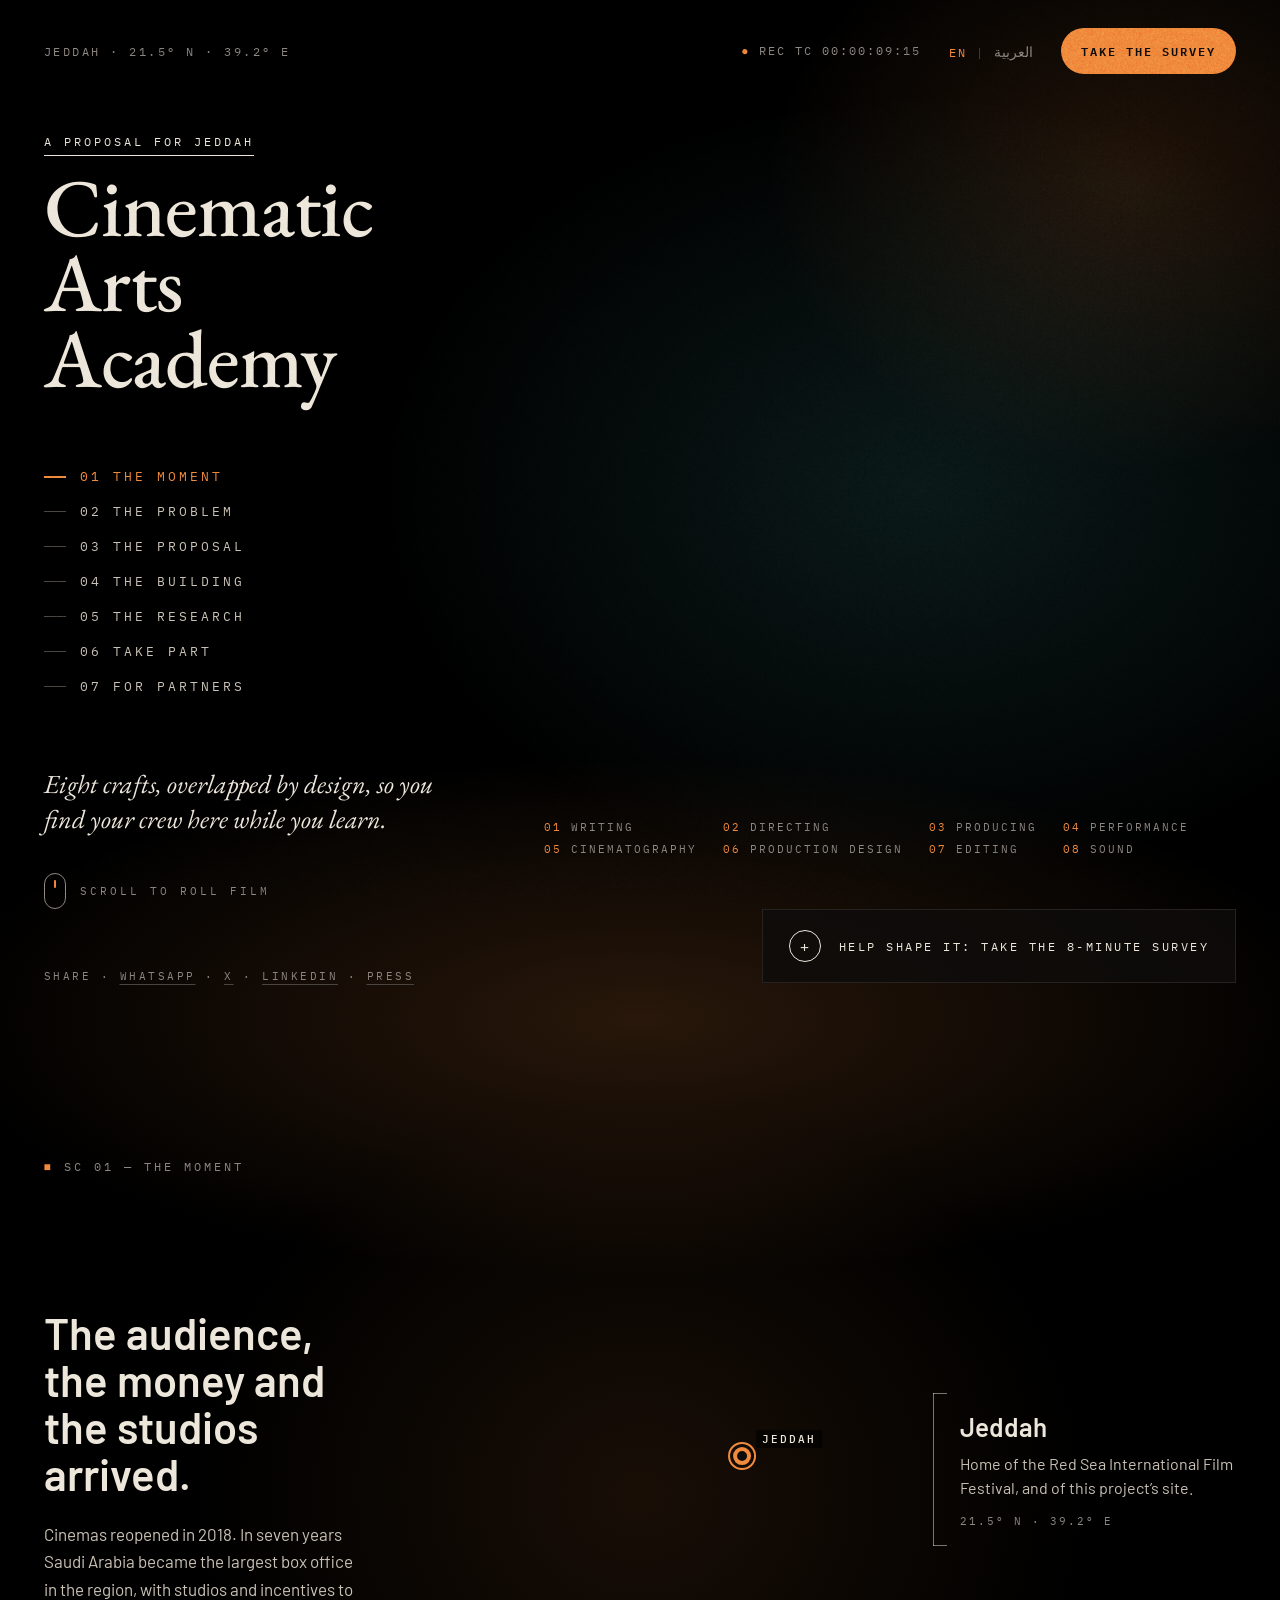
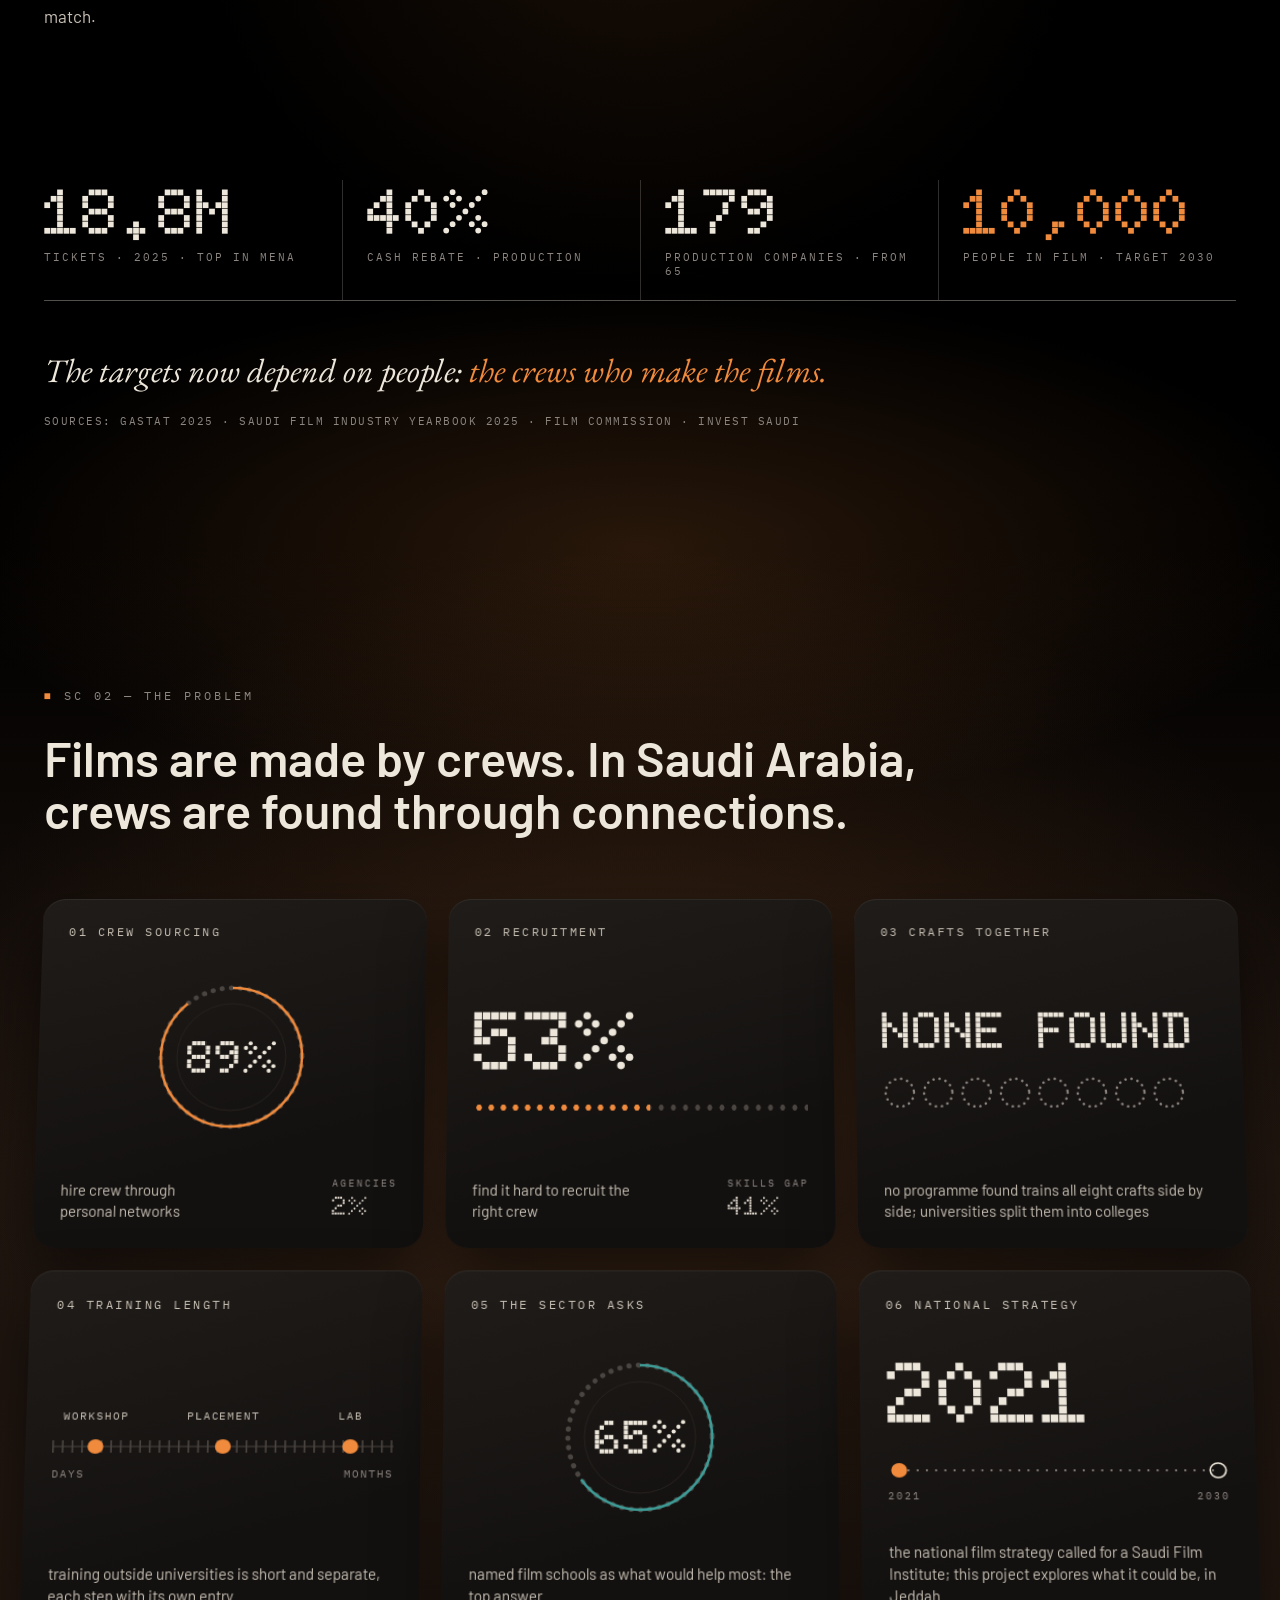
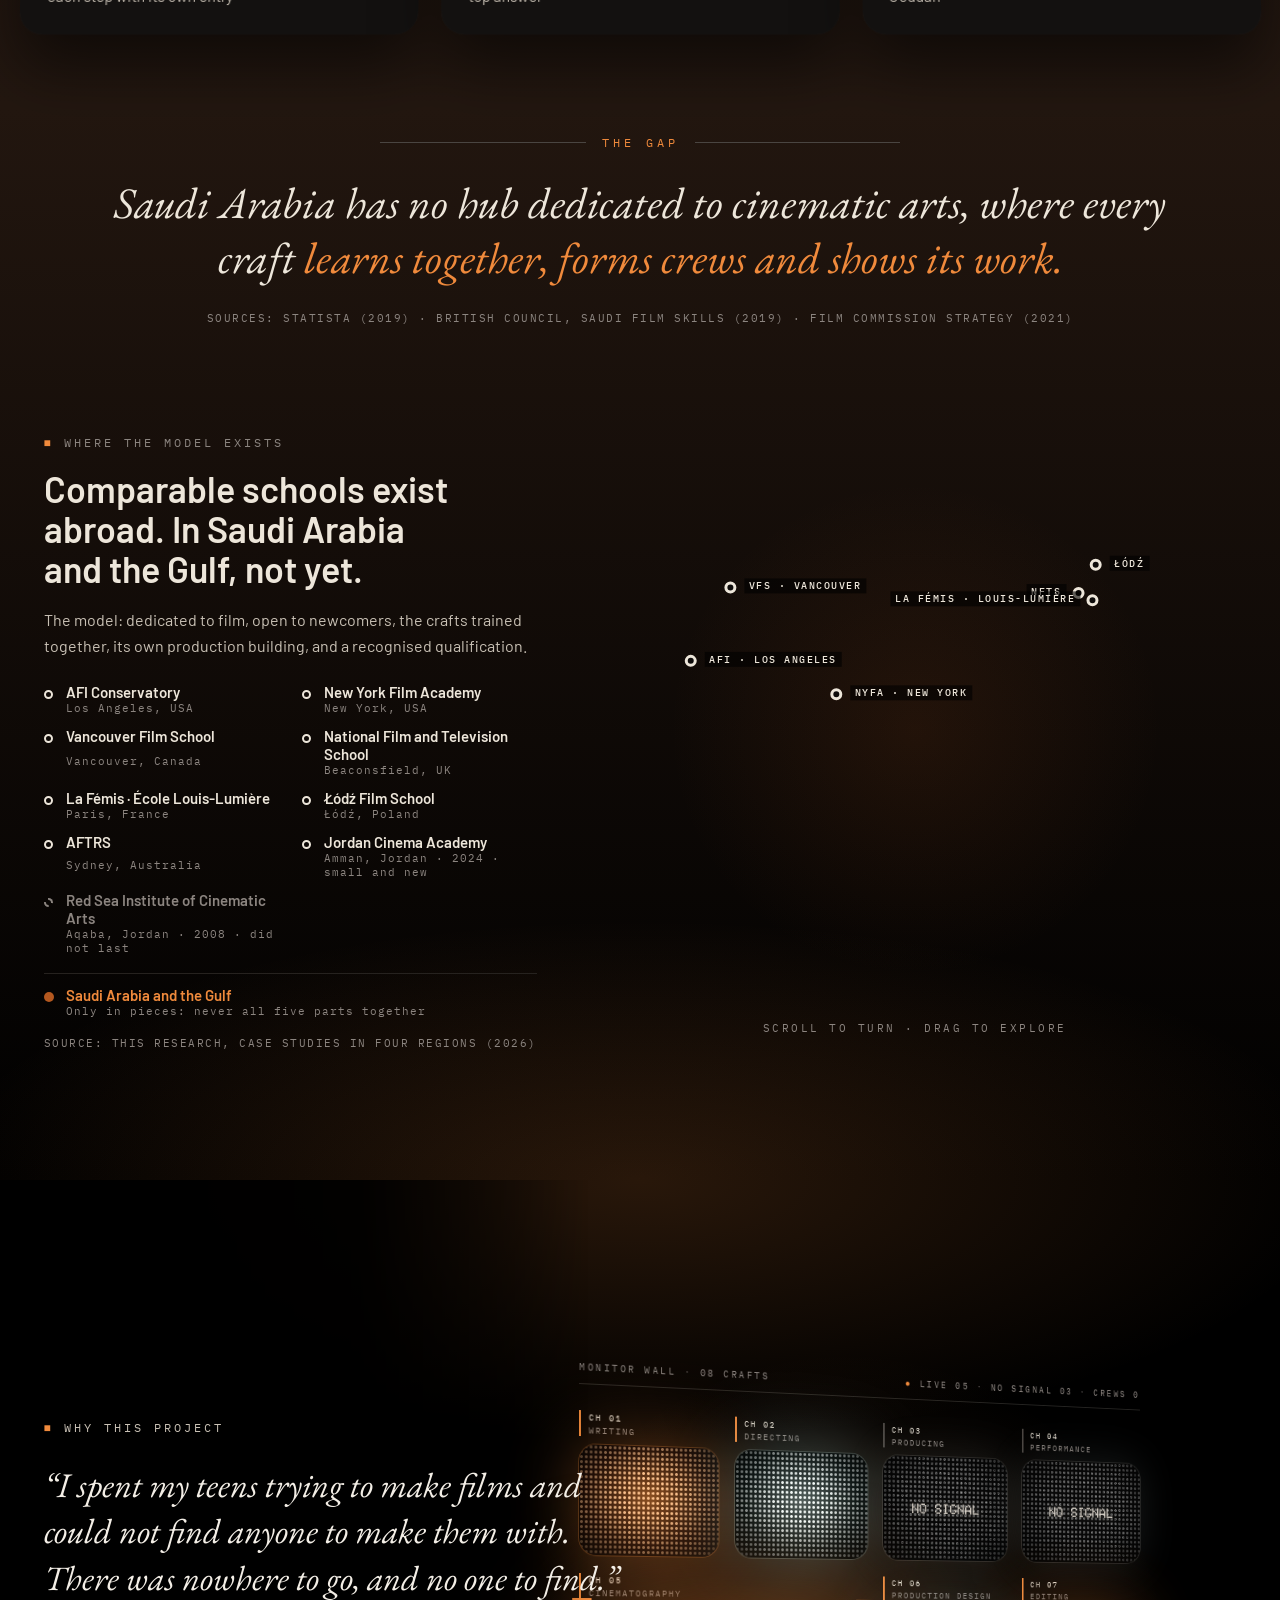
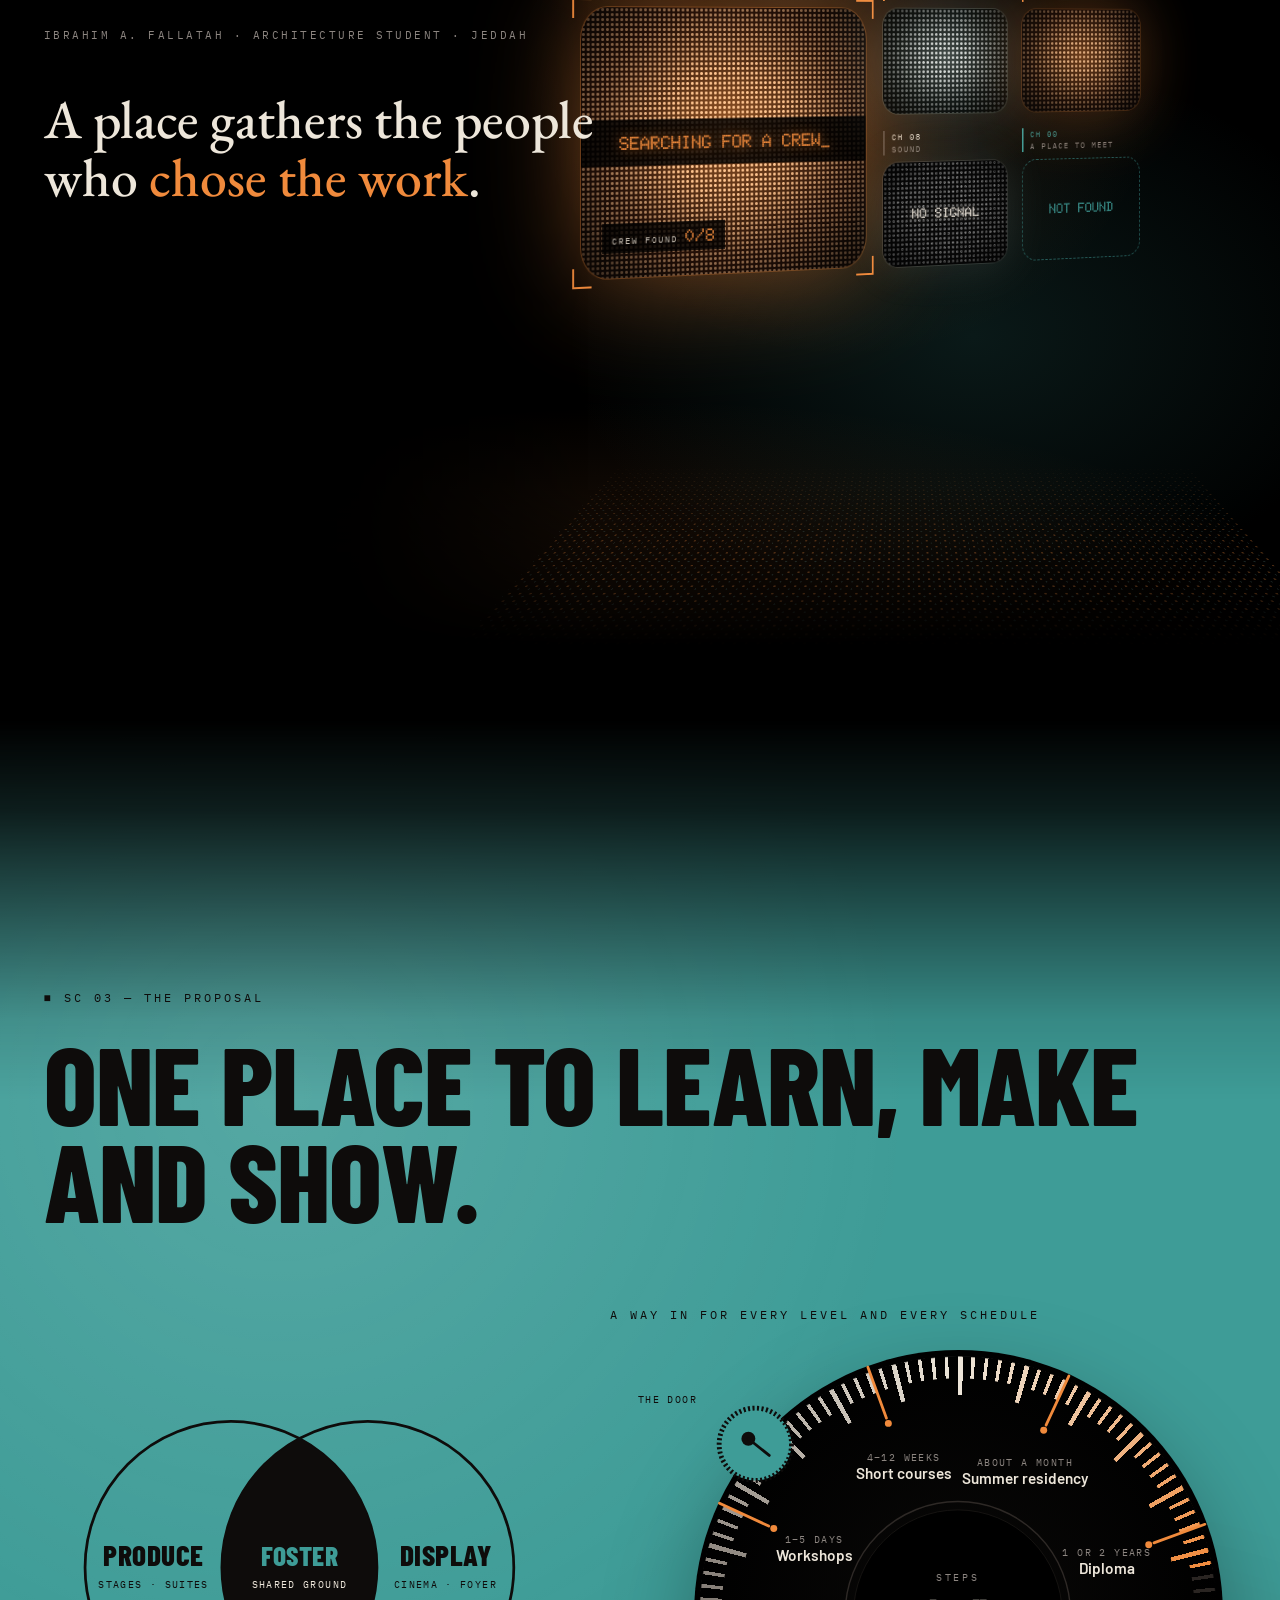
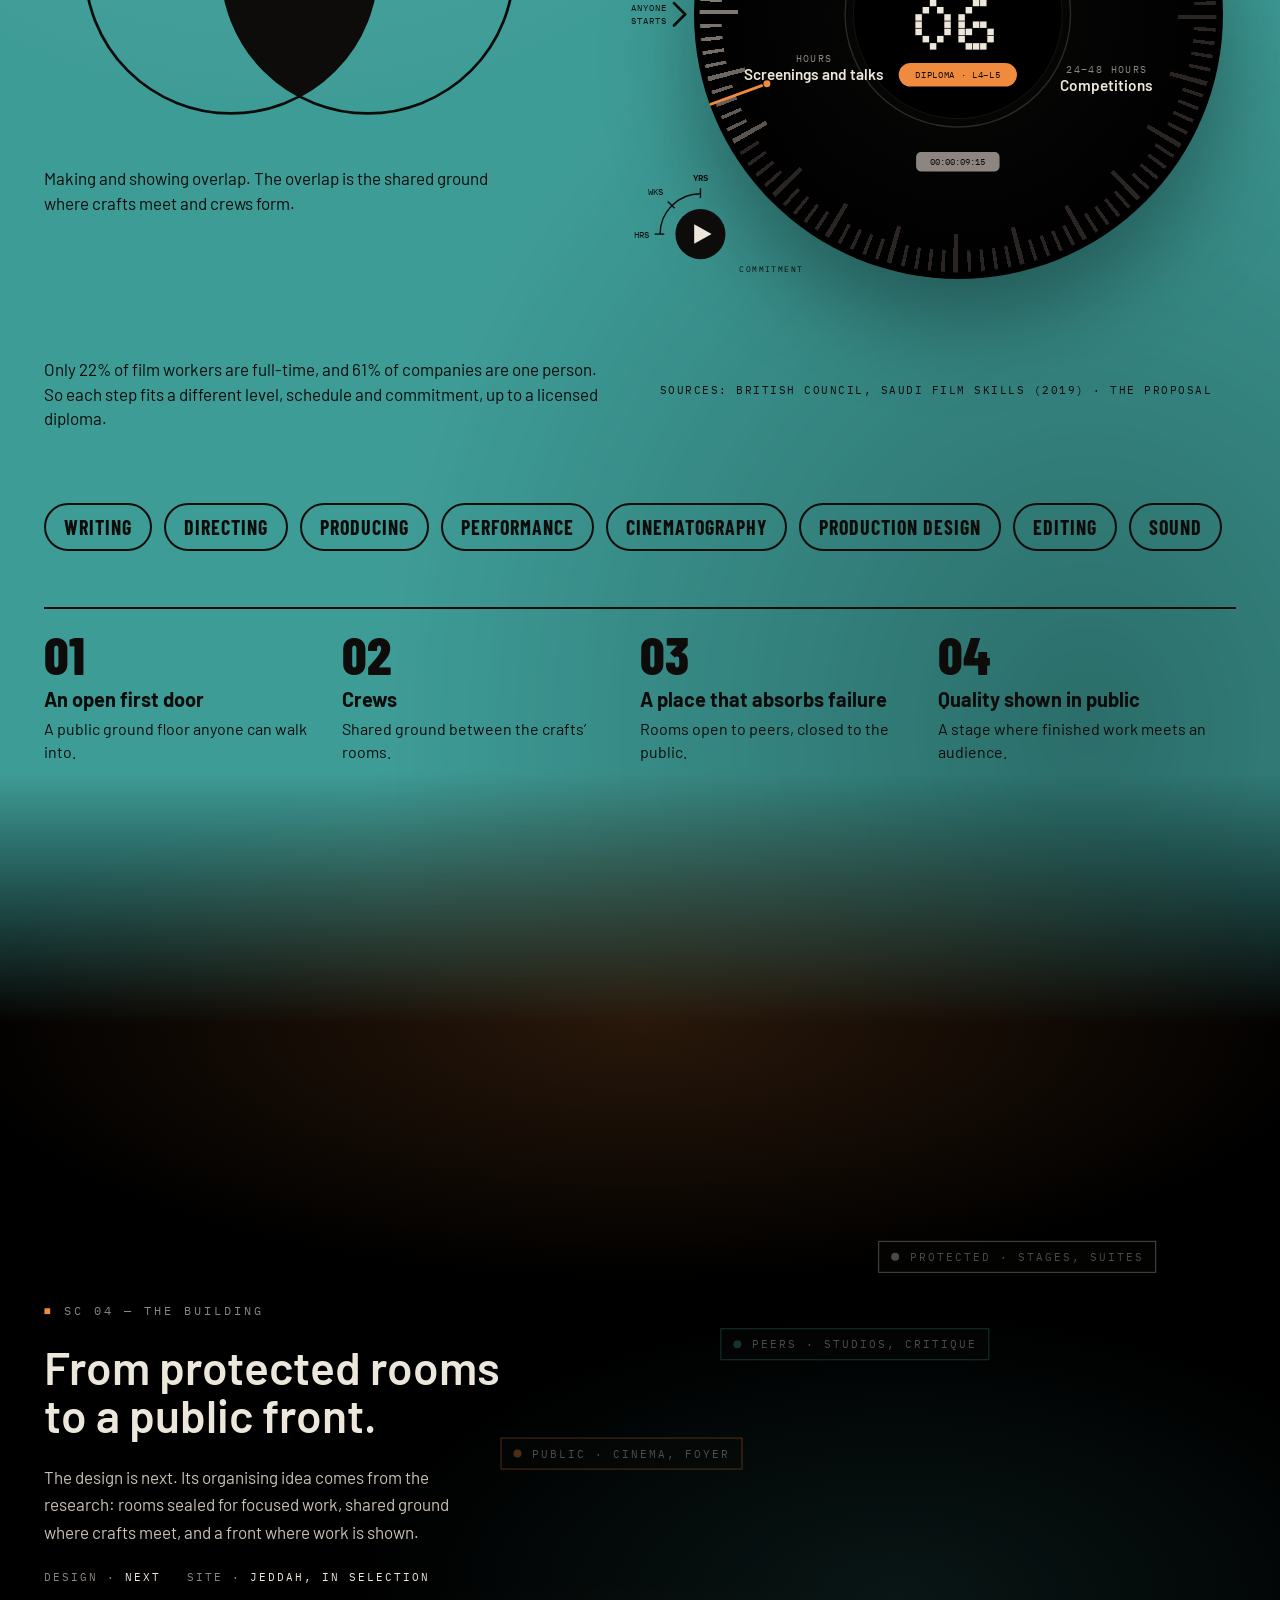
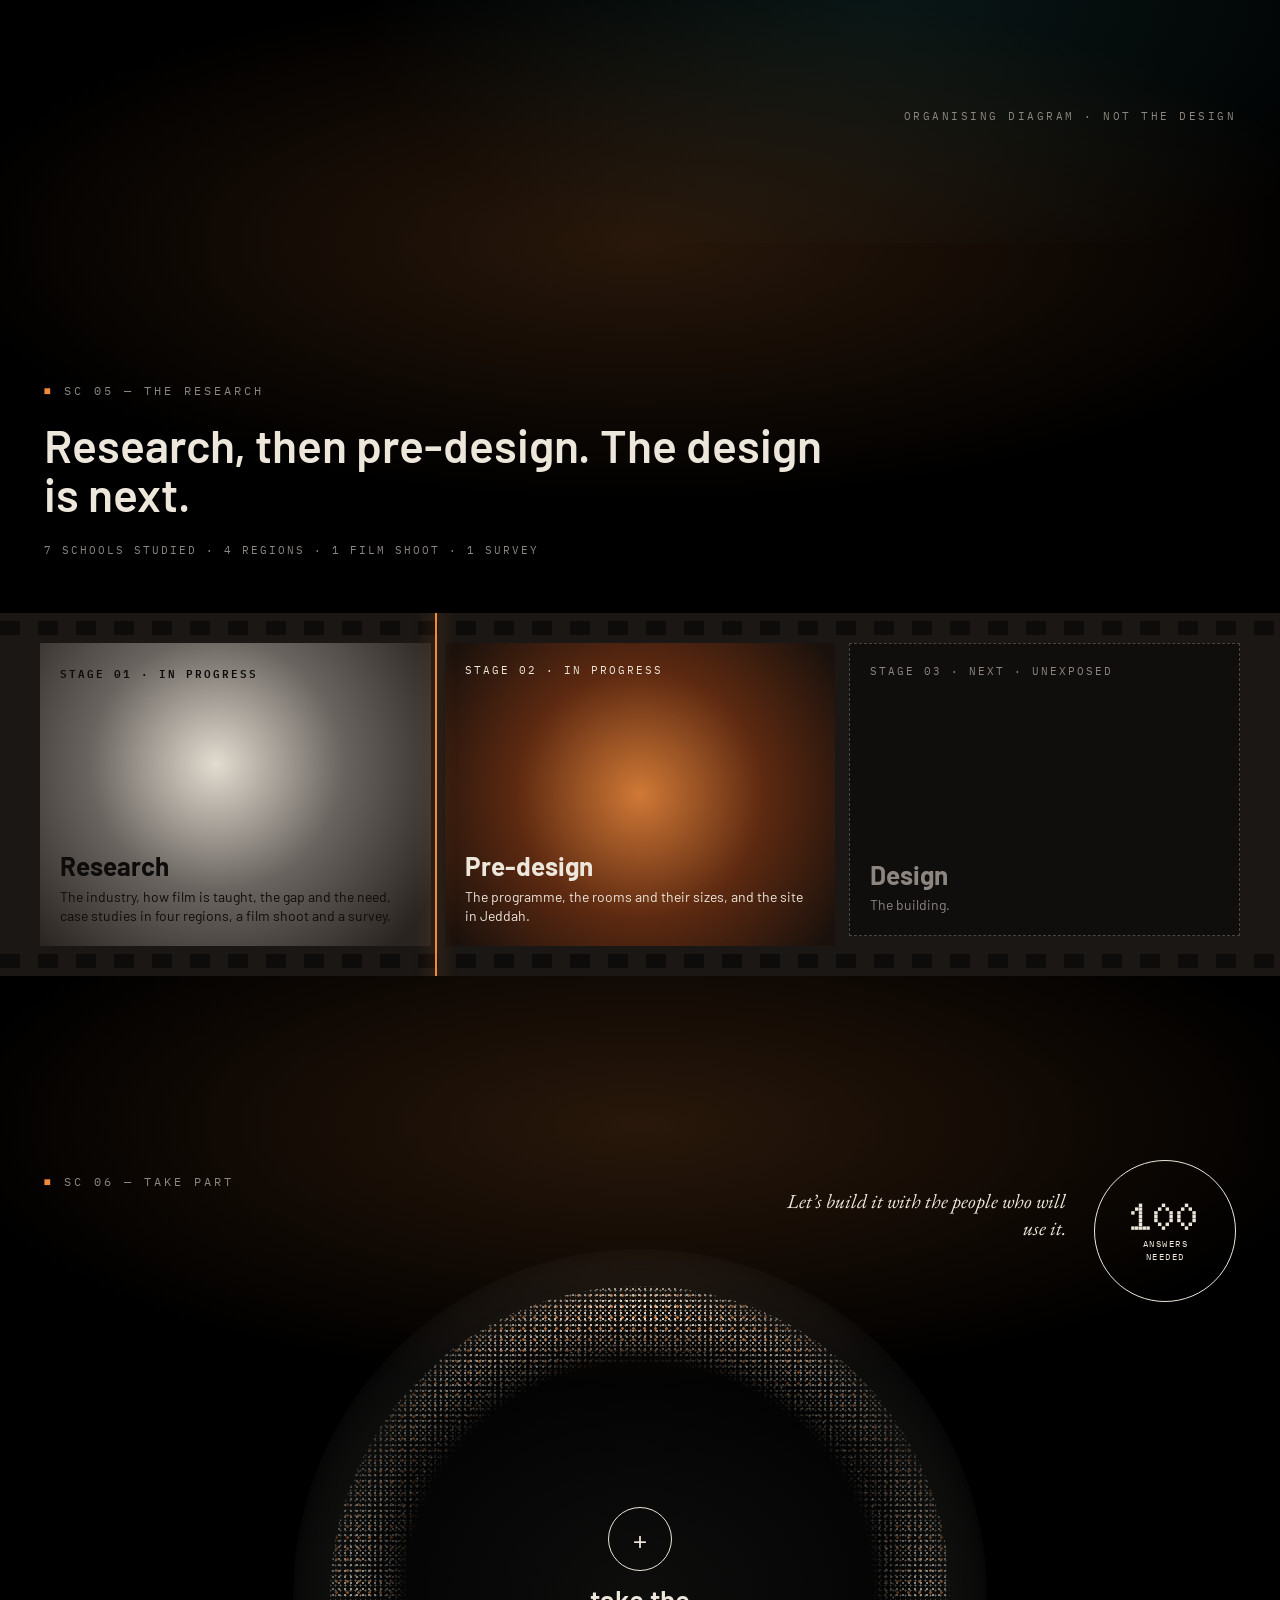
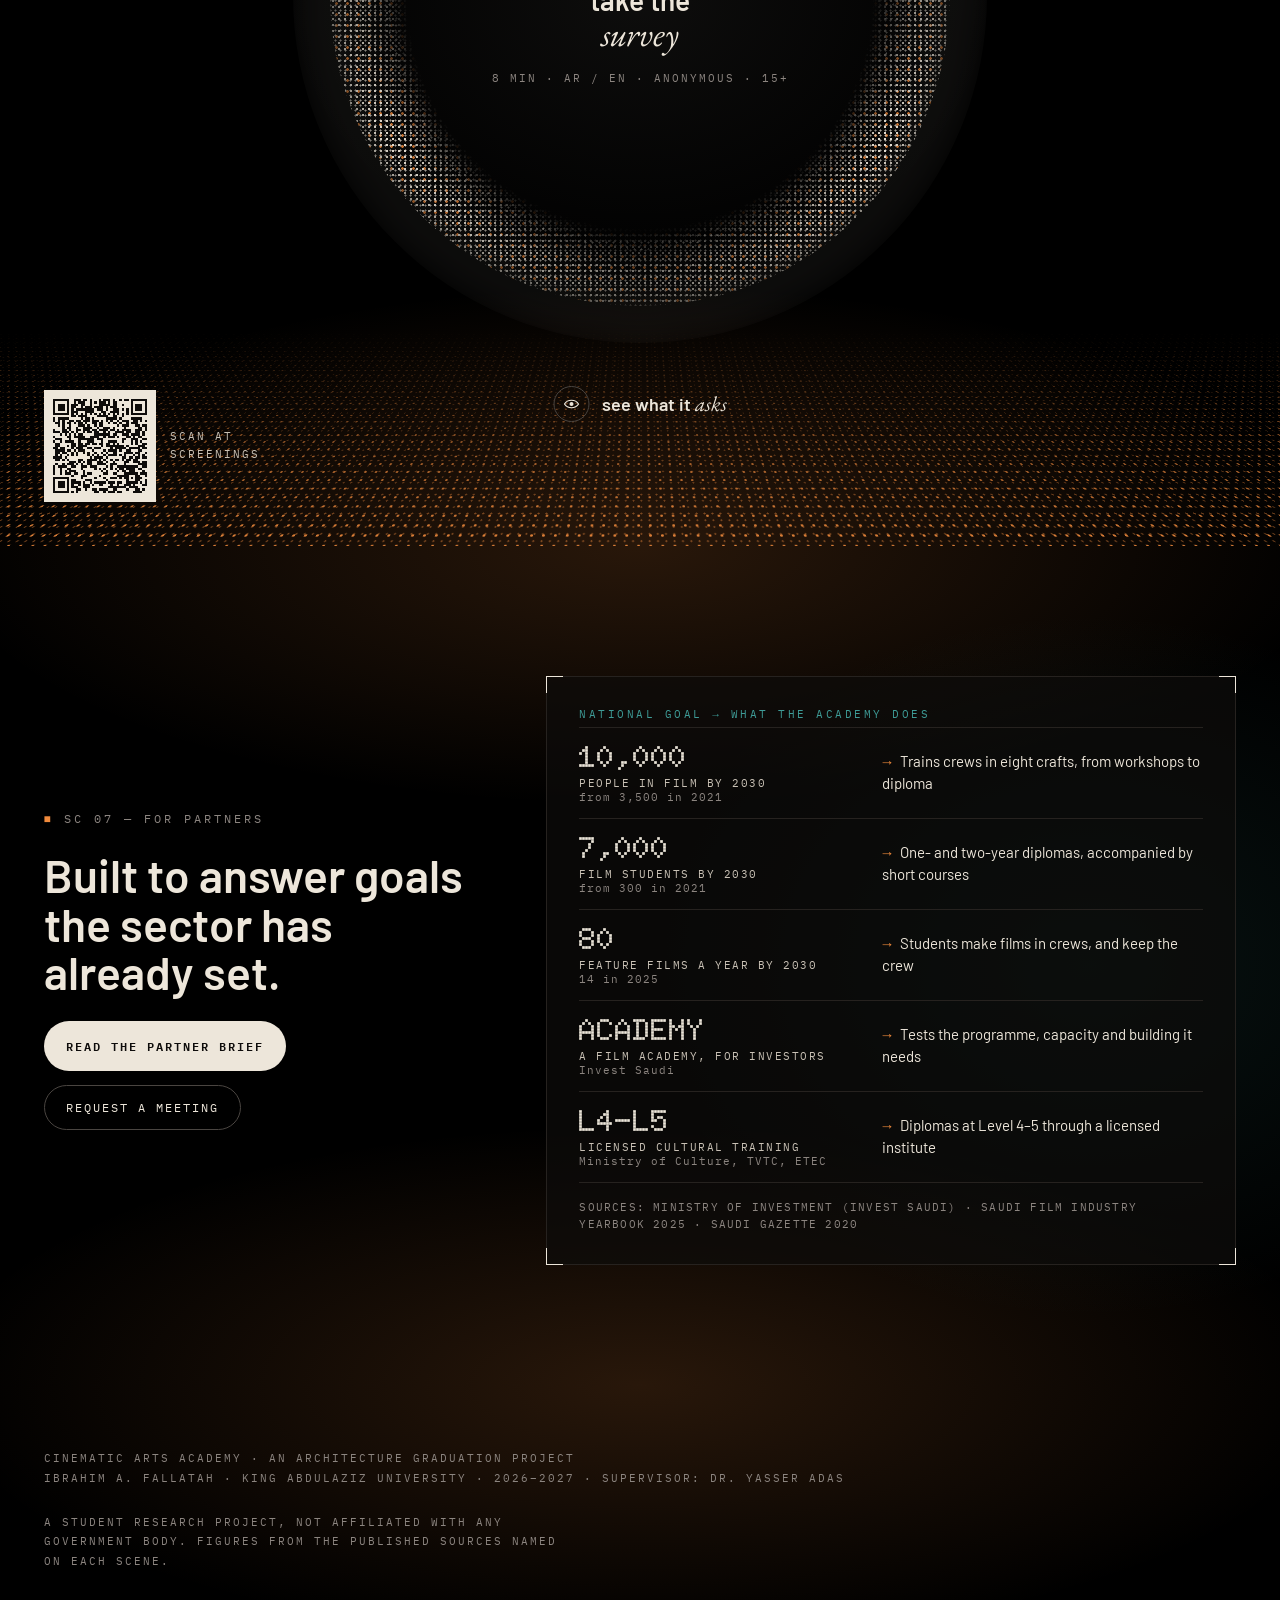
==== commit ed5825aa: "Add files via upload" ====
--- a/academy/index.html
+++ b/academy/index.html
@@ -124,6 +124,7 @@
   .caa-goals tr{padding:16px 0}
   .caa-goals td{padding:3px 0 !important}
   .caa-goals td[data-label]::before{content:attr(data-label);display:block;margin:8px 0 2px;font:500 11px 'IBM Plex Mono',monospace;letter-spacing:2px;text-transform:uppercase;color:#8C8580}
+  [lang="ar"] .caa-goals td[data-label]::before{font:500 13px 'IBM Plex Sans Arabic',Tahoma,sans-serif;letter-spacing:0}
 
   /* 9-10 px labels are too small to read on a phone */
   [style*="font-size: 9px"]:not(.caa-mongrid *),[style*="font-size: 10px"]:not(.caa-mon *),[style*="font-size: 10.5px"]{font-size:11px !important}
@@ -263,7 +264,7 @@
 <a href="partners/" style="display: flex; align-items: center; gap: 14px; font-family: 'IBM Plex Mono', ui-monospace, monospace; font-size: 13px; letter-spacing: 3px; color: #C9C1B5; text-decoration: none"><span style="width: 22px; height: 1px; background: #4A4541"></span>07  FOR PARTNERS</a>
 </nav>
 
-<p style="margin: 72px 0 0; font-family: 'EB Garamond', Georgia, serif; font-style: italic; font-size: 26px; line-height: 1.35; max-width: 420px; color: #EDE6DA">Eight crafts, overlapped by design, so that no film is finished alone.</p>
+<p style="margin: 72px 0 0; font-family: 'EB Garamond', Georgia, serif; font-style: italic; font-size: 26px; line-height: 1.35; max-width: 420px; color: #EDE6DA">Eight crafts, overlapped by design, so you find your crew here while you learn.</p>
 <div style="margin-top: 36px; display: flex; align-items: center; gap: 14px">
 <div aria-hidden="true" style="width: 22px; height: 36px; border: 1px solid #8C8580; border-radius: 12px; display: flex; justify-content: center; padding-top: 6px; box-sizing: border-box"><div class="caa-scroll" style="width: 2px; height: 8px; background: #F08A3C; border-radius: 2px"></div></div>
 <p style="margin: 0; font-family: 'IBM Plex Mono', ui-monospace, monospace; font-size: 11px; letter-spacing: 3px; color: #8C8580">SCROLL TO ROLL FILM</p>
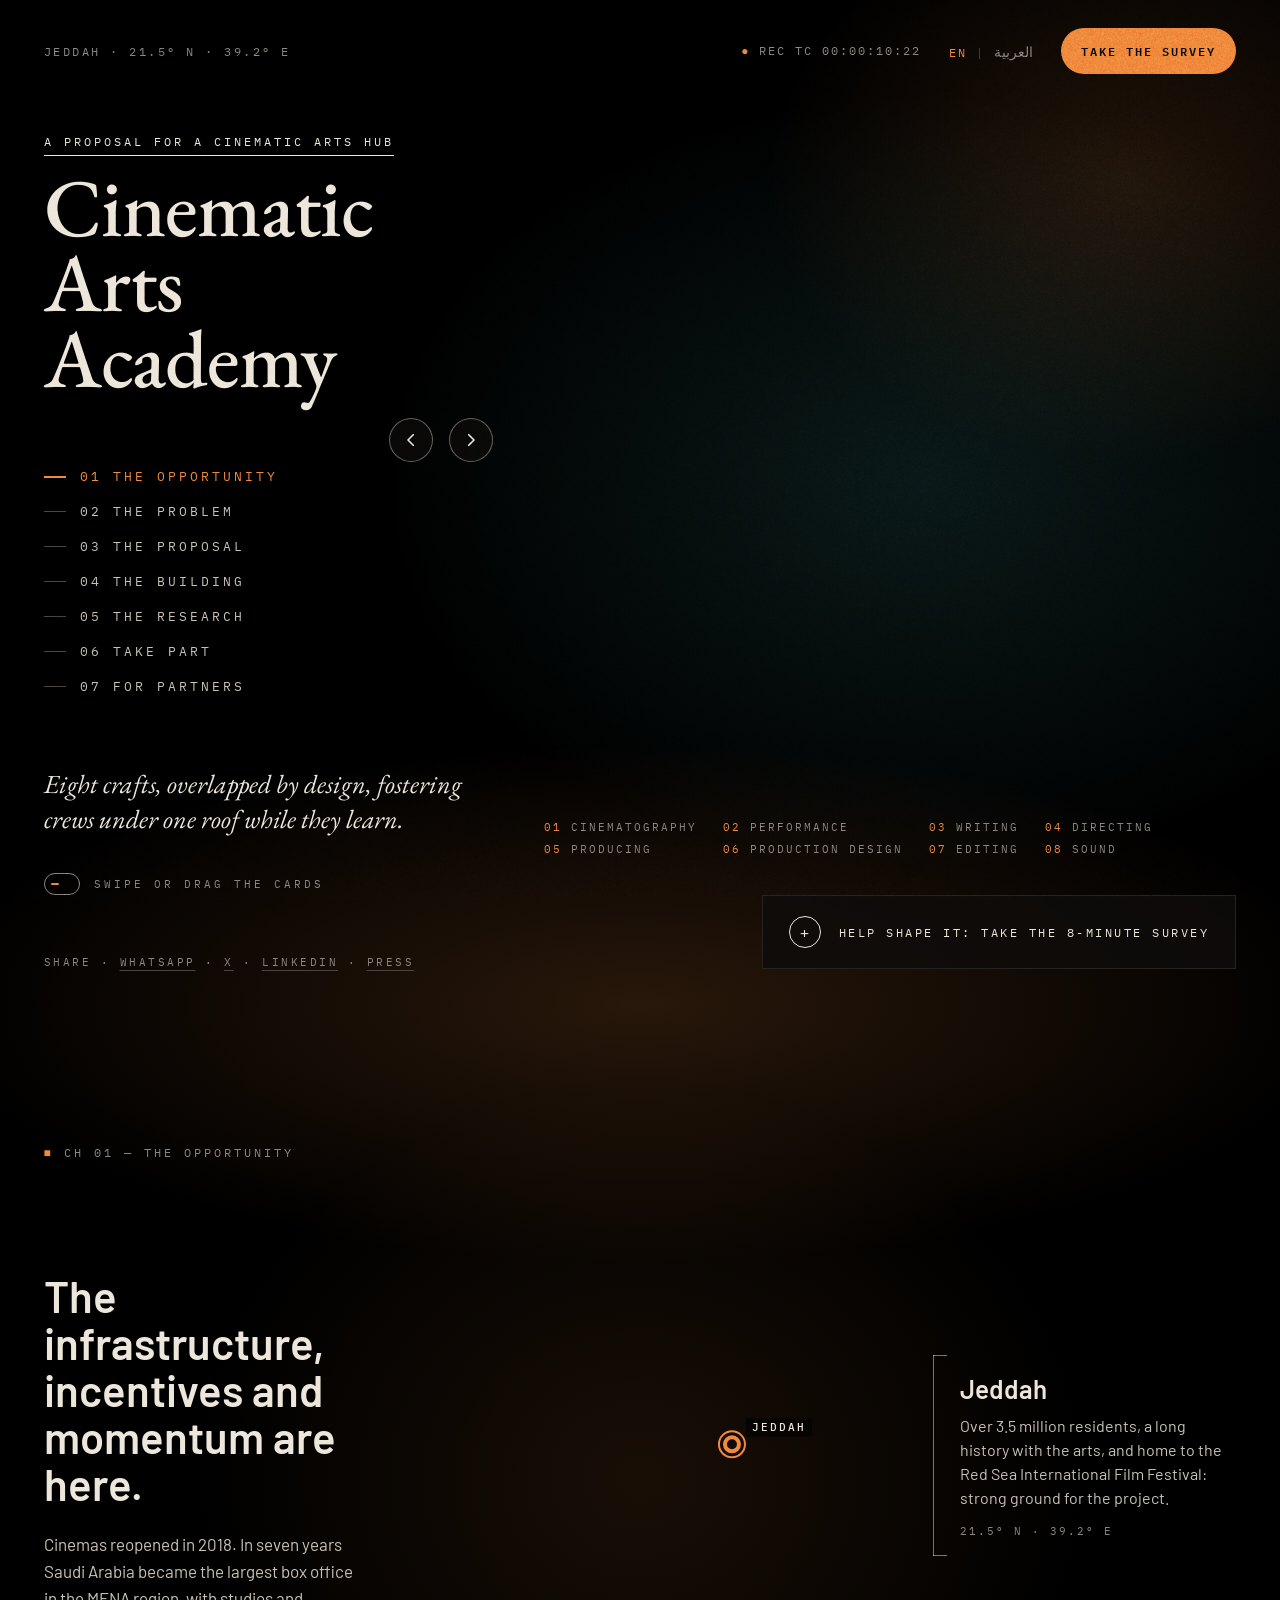
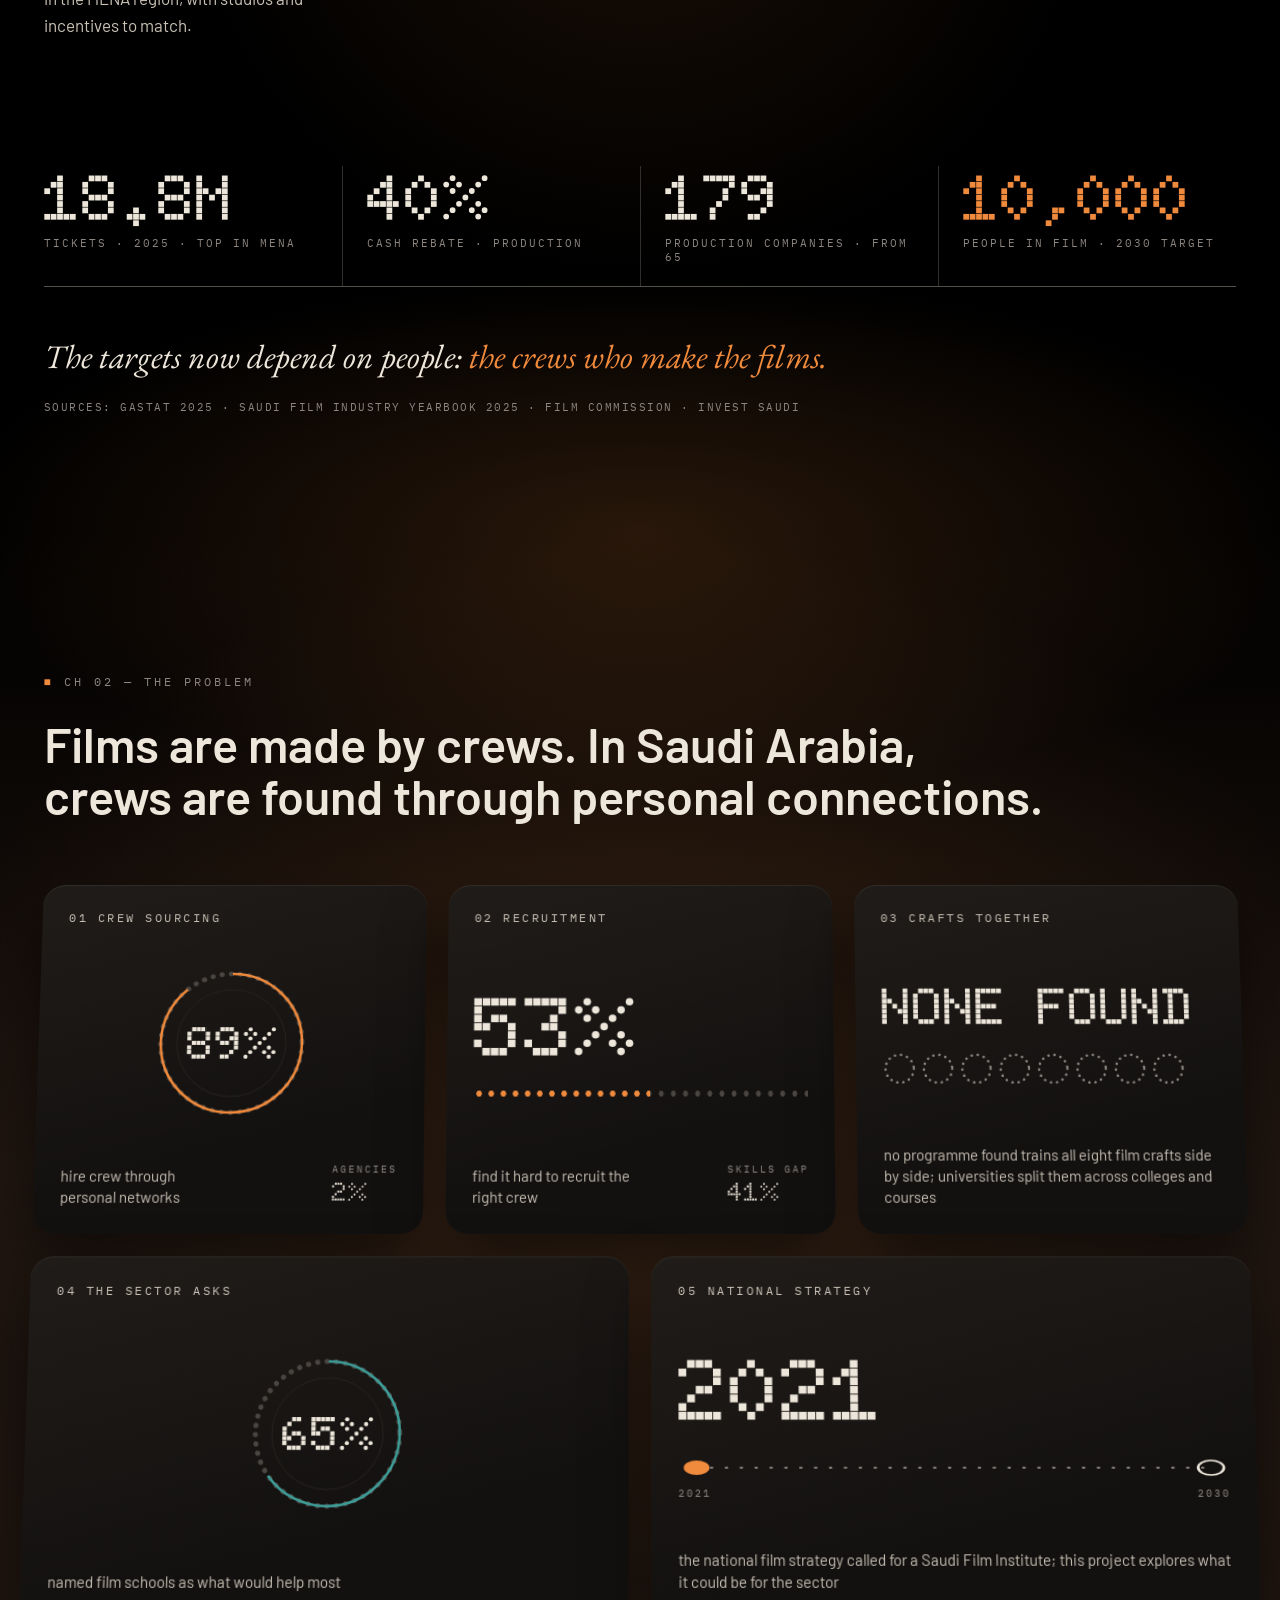
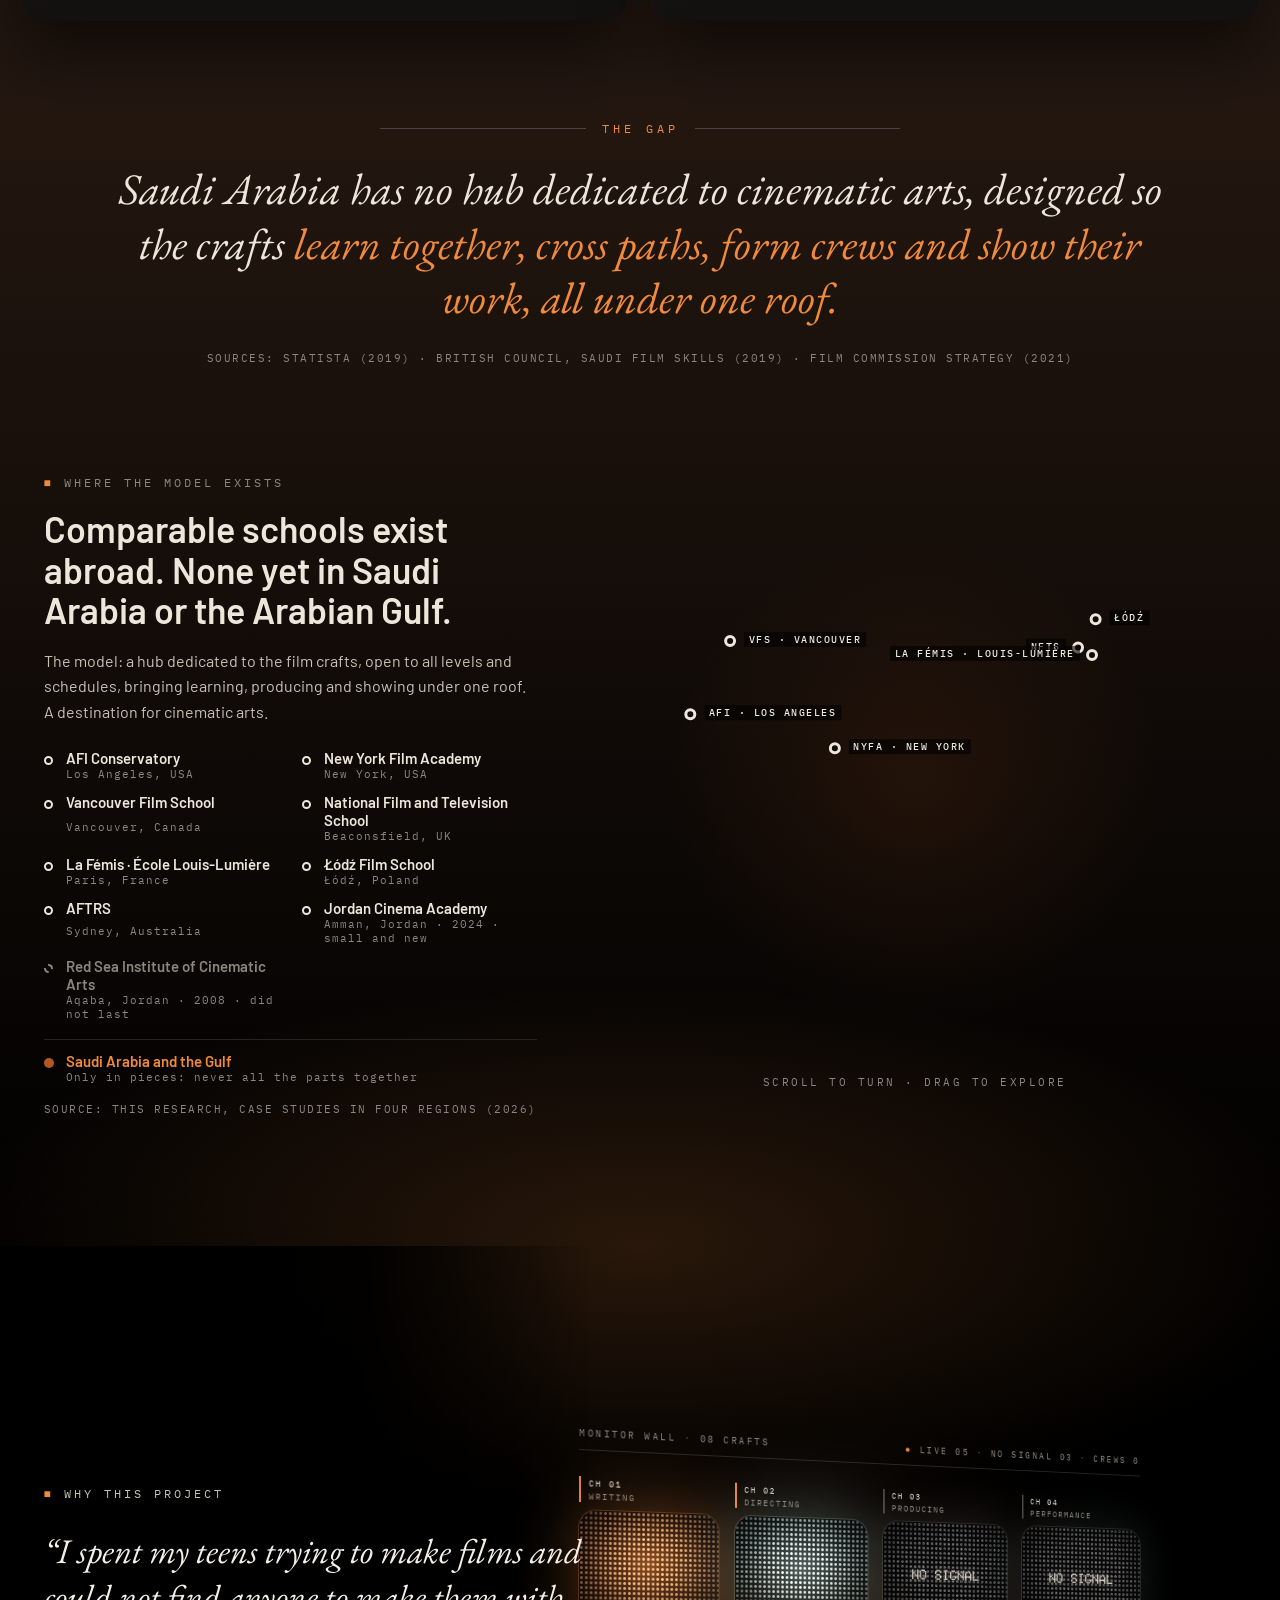
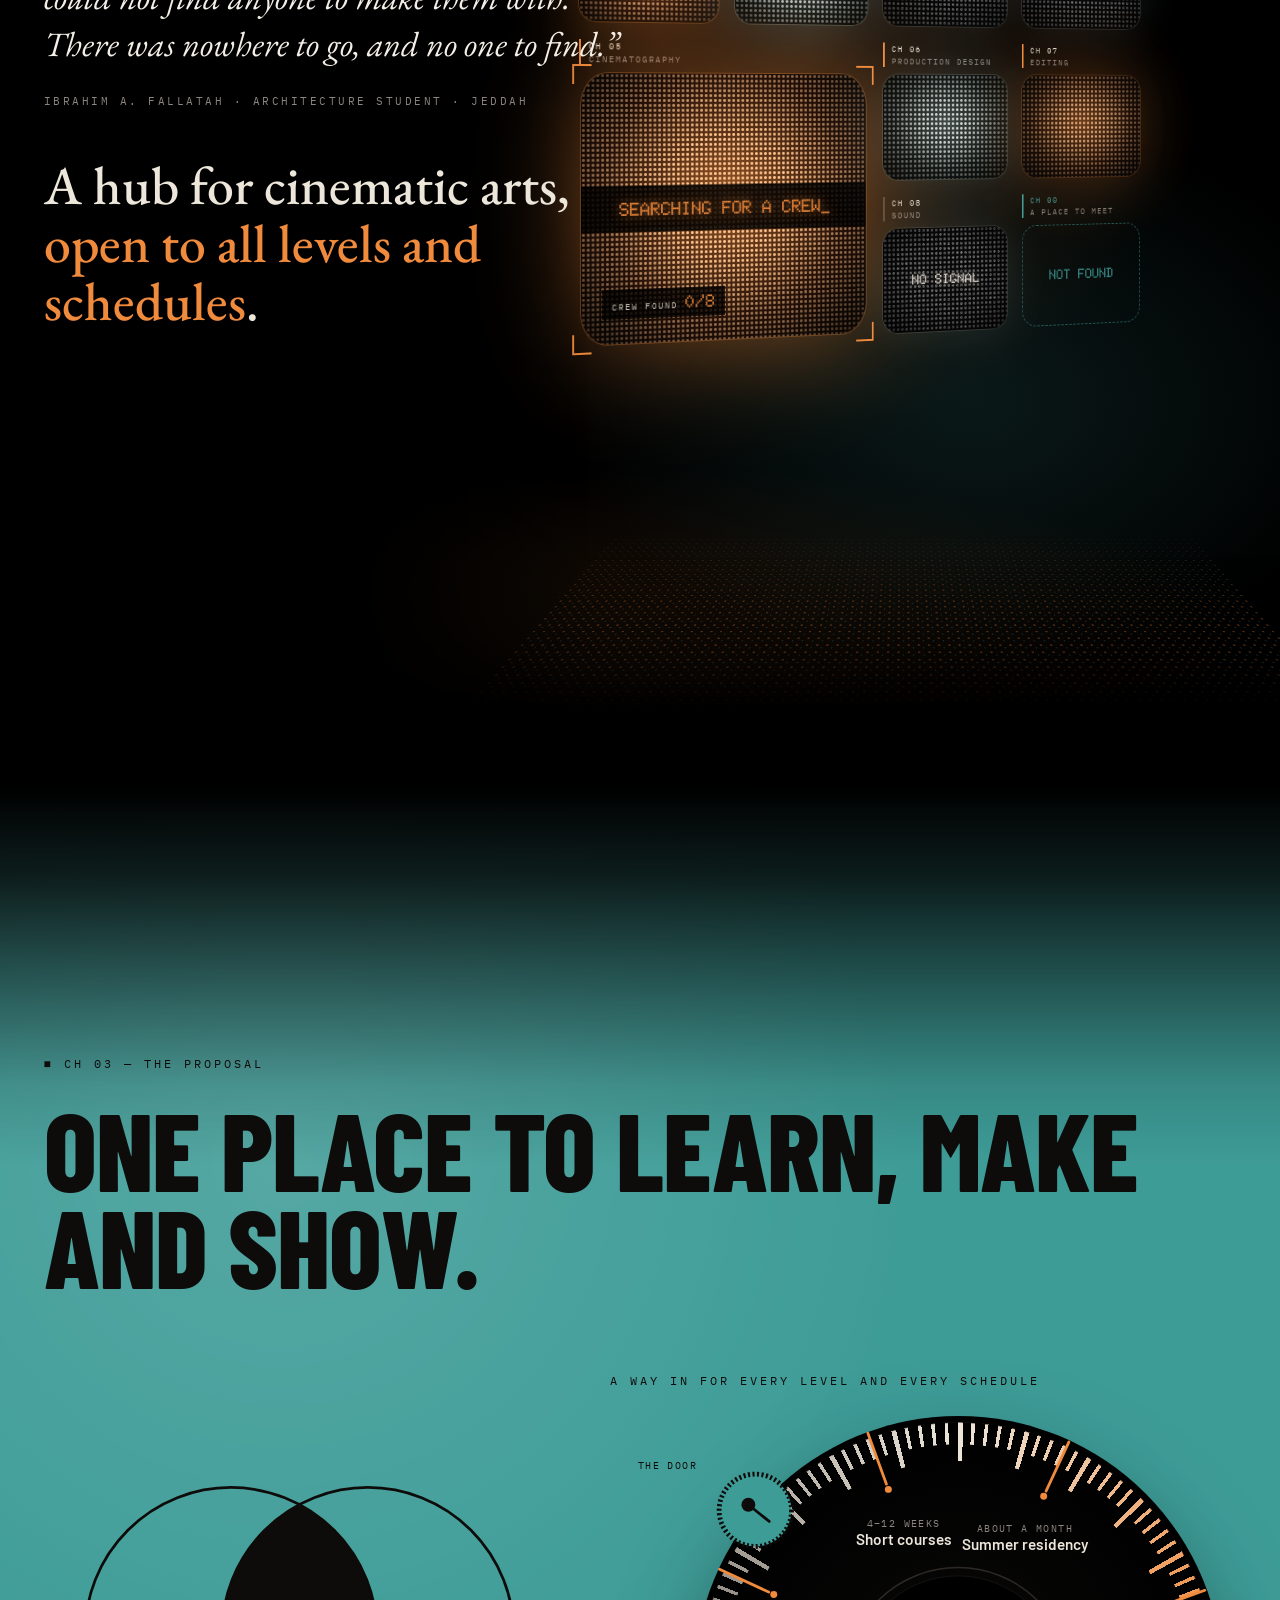
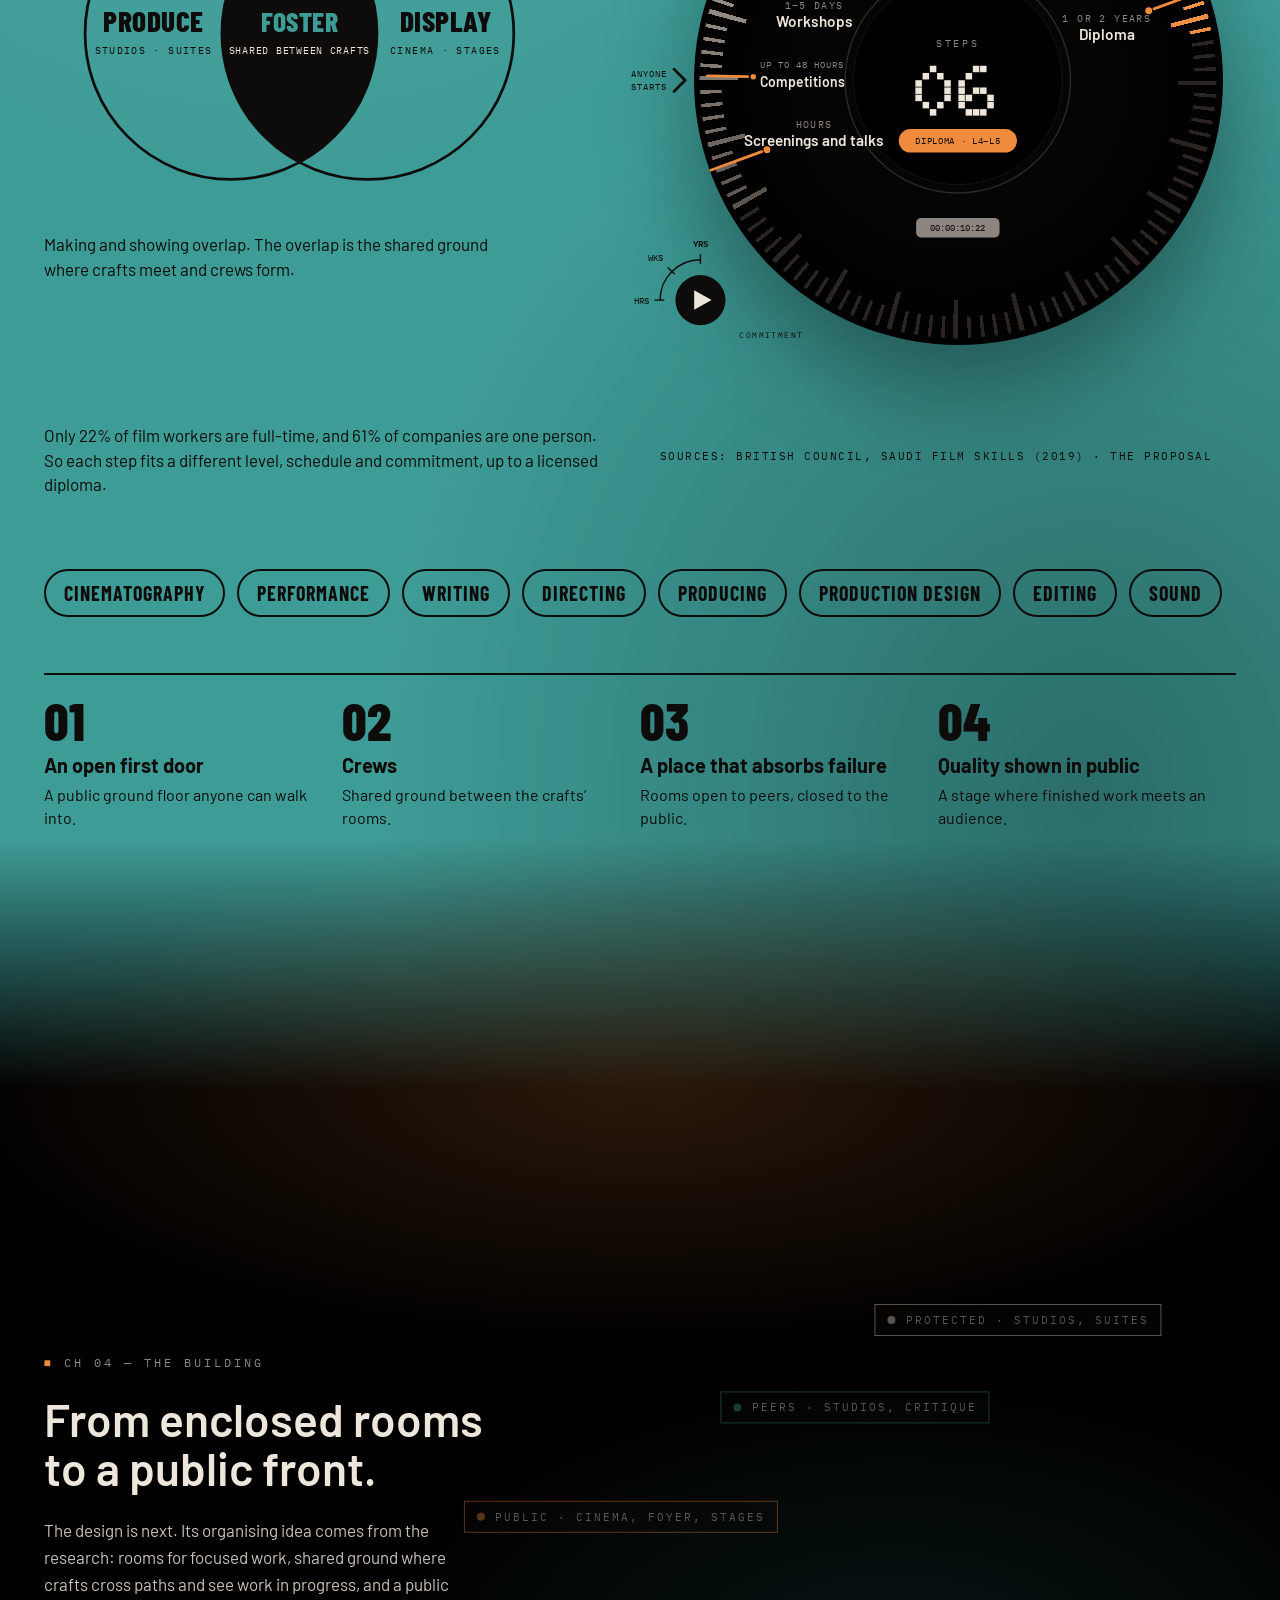
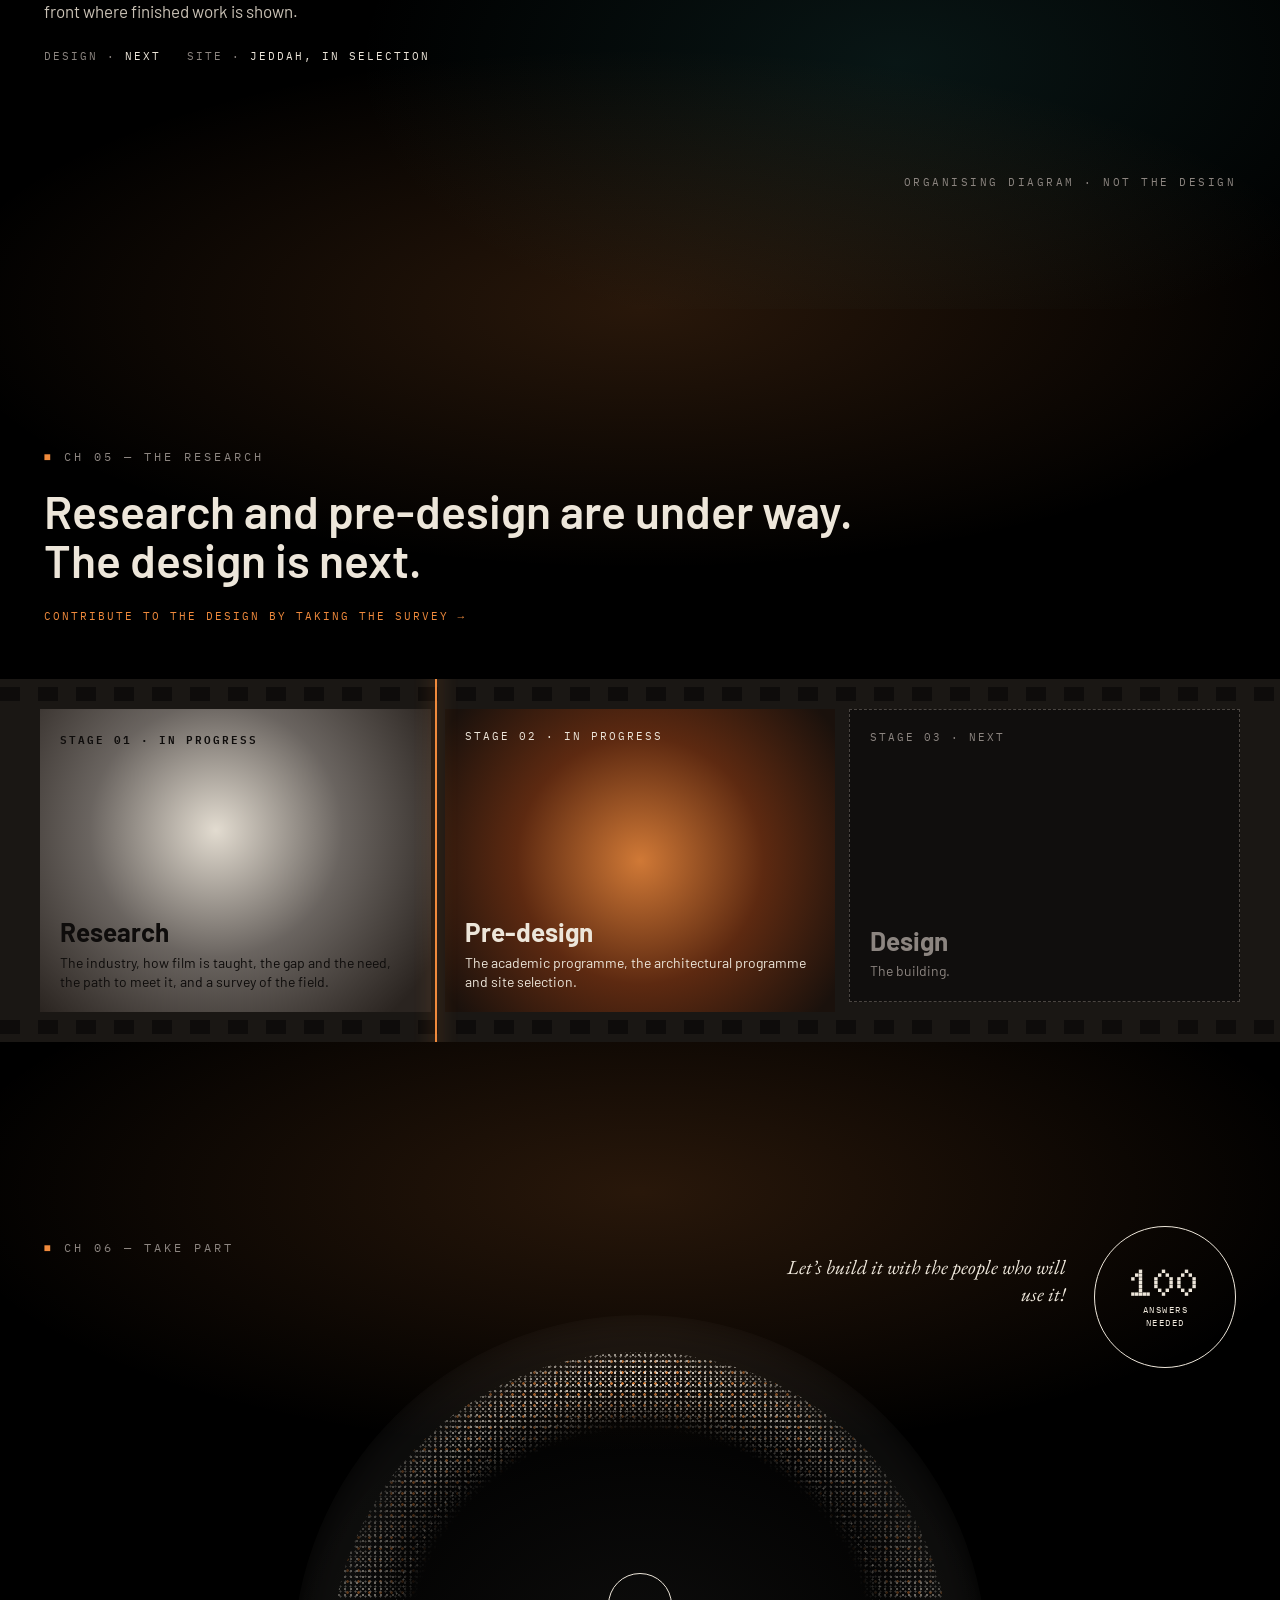
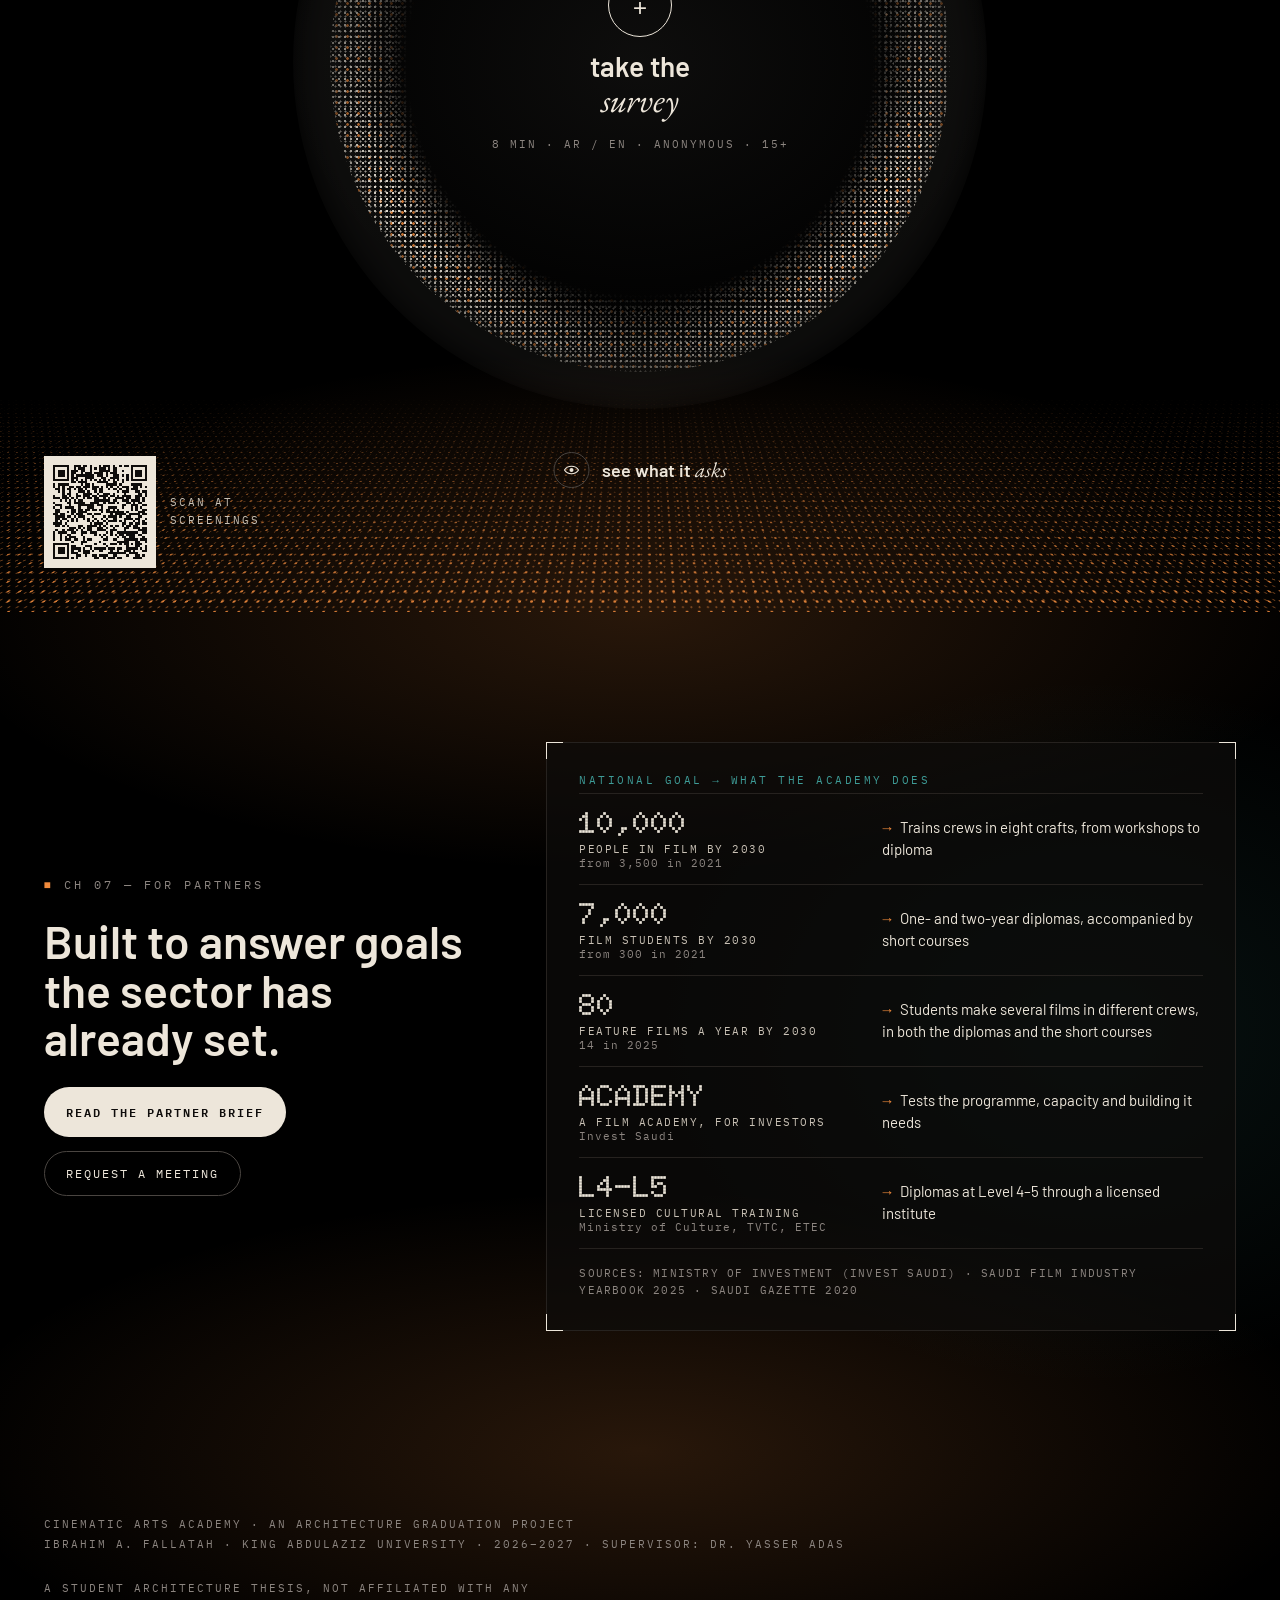
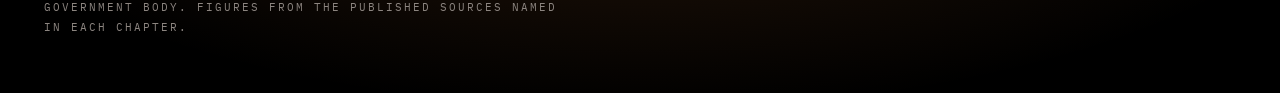
==== commit 565dae3e: "Add files via upload" ====
--- a/academy/index.html
+++ b/academy/index.html
@@ -141,11 +141,28 @@
 html:not(.caa-no3d) .caa-stack > div:not(.caa-stage),html:not(.caa-no3d) .caa-globebox > :not(.caa-stage){visibility:hidden}
 .caa-no3d .caa-stage{display:none}
 .caa-off > :not(.caa-stage){visibility:visible !important}.caa-off > .caa-stage{display:none !important}
-.caa-stack3d{bottom:70px}
+.caa-stack3d{bottom:70px;cursor:grab;outline:none}
+@media (min-width: 981px){.caa-five{grid-template-columns:repeat(6,minmax(0,1fr)) !important}.caa-five > .caa-tile{grid-column:span 2}.caa-five > .caa-tile:nth-child(n+4){grid-column:span 3}}
+@media (min-width: 641px) and (max-width: 980px){.caa-five{grid-template-columns:repeat(2,minmax(0,1fr)) !important}.caa-five > .caa-tile:last-child{grid-column:1 / -1}}
+.caa-stack3d.is-dragging{cursor:grabbing}
+.caa-stack3d:focus-visible{outline:2px solid #F08A3C;outline-offset:-2px}
+.caa-enter.is-off{pointer-events:none}
+.caa-craft-tag{position:absolute;left:0;top:0;z-index:3;pointer-events:none;opacity:0;transition:opacity .25s;white-space:nowrap;font-family:'Barlow Condensed',sans-serif;font-weight:600;font-size:20px;letter-spacing:1px;color:#EDE6DA;background:rgba(0,0,0,.72);padding:4px 10px 4px 8px;border-left:3px solid #F08A3C}
+html[dir=rtl] .caa-craft-tag{font-family:'IBM Plex Sans Arabic',sans-serif;letter-spacing:0;border-left:0;border-right:3px solid #F08A3C}
+.caa-cf-ctrl{position:absolute;left:50%;top:auto;bottom:auto;transform:translateX(-50%);z-index:3;display:flex;gap:16px}
+.caa-cf-btn{width:44px;height:44px;border-radius:50%;border:1px solid rgba(237,230,218,.4);background:rgba(14,12,11,.7);color:#EDE6DA;display:grid;place-items:center;padding:0;cursor:pointer;transition:border-color .2s,color .2s}
+.caa-cf-btn:hover{border-color:#F08A3C;color:#F08A3C}
+.caa-cf-btn:focus-visible{outline:2px solid #F08A3C;outline-offset:3px}
+.caa-sr{position:absolute;width:1px;height:1px;margin:0;overflow:hidden;clip-path:inset(50%);white-space:nowrap}
+html.caa-3d .caa-legend li{cursor:pointer;transition:color .25s}
+html.caa-3d .caa-legend li:hover,html.caa-3d .caa-legend li.is-on{color:#EDE6DA}
+html.caa-3d .caa-legend li.is-on{text-decoration:underline;text-decoration-color:#F08A3C;text-decoration-thickness:2px;text-underline-offset:6px}
+html.caa-3d .caa-legend li:focus-visible{outline:1px solid #F08A3C;outline-offset:3px}
+@keyframes caa-swipe{0%,15%{transform:translateX(0)}50%,65%{transform:translateX(14px)}100%{transform:translateX(0)}}
+.caa-swipe{animation:caa-swipe 2.4s ease-in-out infinite}
+@media (prefers-reduced-motion: reduce){.caa-swipe{animation:none}}
 .caa-enter{position:absolute;z-index:3;display:block;color:transparent;font-size:1px;overflow:hidden;border-radius:2px}
 .caa-enter:focus-visible{outline:2px solid #F08A3C;outline-offset:4px}
-.caa-craft-tag{position:absolute;left:0;top:0;z-index:3;pointer-events:none;opacity:0;transition:opacity .25s;white-space:nowrap;font-family:'Barlow Condensed',sans-serif;font-weight:600;font-size:20px;letter-spacing:1px;color:#EDE6DA;background:rgba(0,0,0,.72);padding:4px 10px 4px 8px;border-left:3px solid #F08A3C}
-html[dir=rtl] .caa-craft-tag{font-family:'IBM Plex Sans Arabic',sans-serif;letter-spacing:0;border-left:0;border-right:3px solid #F08A3C}
 .caa-globe3d{cursor:grab}
 .caa-globe3d.is-dragging{cursor:grabbing}
 .caa-pin,.caa-mk,.caa-area{position:absolute;left:0;top:0;z-index:2;pointer-events:none;transition:opacity .3s}
@@ -214,6 +231,7 @@
 html[dir=rtl] .caa-goal-src{font-family:inherit;letter-spacing:0;font-size:12.5px}
 @media (max-width: 760px){
   .caa-stack3d{bottom:100px}
+  .caa-stack{height:480px !important}
   .caa-exist{margin-top:80px}
   .caa-exist-list{grid-template-columns:minmax(0,1fr)}
   .caa-btag{padding:6px 9px}
@@ -251,11 +269,11 @@
 <div style="position: relative; z-index: 3; padding: 0 clamp(20px, 3.4vw, 48px); display: flex; flex-wrap: wrap; gap: 24px">
 
 <div style="flex: 1 1 360px; min-width: 0; display: flex; flex-direction: column; gap: 0; padding-top: 32px">
-<p style="margin: 0 0 14px; font-family: 'IBM Plex Mono', ui-monospace, monospace; font-size: 12px; letter-spacing: 3px; color: #EDE6DA; border-bottom: 1px solid #EDE6DA; align-self: flex-start; padding-bottom: 6px">A PROPOSAL FOR JEDDAH</p>
+<p style="margin: 0 0 14px; font-family: 'IBM Plex Mono', ui-monospace, monospace; font-size: 12px; letter-spacing: 3px; color: #EDE6DA; border-bottom: 1px solid #EDE6DA; align-self: flex-start; padding-bottom: 6px">A PROPOSAL FOR A CINEMATIC ARTS HUB</p>
 <h1 style="margin: 0; font-family: 'EB Garamond', Georgia, serif; font-weight: 500; font-size: clamp(58px, 6.4vw, 100px); line-height: 0.92; letter-spacing: -1px">Cinematic<br>Arts Academy</h1>
 
 <nav aria-label="Sections" style="margin-top: 72px; display: flex; flex-direction: column; gap: 18px">
-<a href="#moment" style="display: flex; align-items: center; gap: 14px; font-family: 'IBM Plex Mono', ui-monospace, monospace; font-size: 13px; letter-spacing: 3px; color: #F08A3C; text-decoration: none"><span style="width: 22px; height: 2px; background: #F08A3C"></span>01  THE MOMENT</a>
+<a href="#moment" style="display: flex; align-items: center; gap: 14px; font-family: 'IBM Plex Mono', ui-monospace, monospace; font-size: 13px; letter-spacing: 3px; color: #F08A3C; text-decoration: none"><span style="width: 22px; height: 2px; background: #F08A3C"></span>01  THE OPPORTUNITY</a>
 <a href="#problem" style="display: flex; align-items: center; gap: 14px; font-family: 'IBM Plex Mono', ui-monospace, monospace; font-size: 13px; letter-spacing: 3px; color: #C9C1B5; text-decoration: none"><span style="width: 22px; height: 1px; background: #4A4541"></span>02  THE PROBLEM</a>
 <a href="#proposal" style="display: flex; align-items: center; gap: 14px; font-family: 'IBM Plex Mono', ui-monospace, monospace; font-size: 13px; letter-spacing: 3px; color: #C9C1B5; text-decoration: none"><span style="width: 22px; height: 1px; background: #4A4541"></span>03  THE PROPOSAL</a>
 <a href="#building" style="display: flex; align-items: center; gap: 14px; font-family: 'IBM Plex Mono', ui-monospace, monospace; font-size: 13px; letter-spacing: 3px; color: #C9C1B5; text-decoration: none"><span style="width: 22px; height: 1px; background: #4A4541"></span>04  THE BUILDING</a>
@@ -264,16 +282,16 @@
 <a href="partners/" style="display: flex; align-items: center; gap: 14px; font-family: 'IBM Plex Mono', ui-monospace, monospace; font-size: 13px; letter-spacing: 3px; color: #C9C1B5; text-decoration: none"><span style="width: 22px; height: 1px; background: #4A4541"></span>07  FOR PARTNERS</a>
 </nav>
 
-<p style="margin: 72px 0 0; font-family: 'EB Garamond', Georgia, serif; font-style: italic; font-size: 26px; line-height: 1.35; max-width: 420px; color: #EDE6DA">Eight crafts, overlapped by design, so you find your crew here while you learn.</p>
+<p style="margin: 72px 0 0; font-family: 'EB Garamond', Georgia, serif; font-style: italic; font-size: 26px; line-height: 1.35; max-width: 420px; color: #EDE6DA">Eight crafts, overlapped by design, fostering crews under one roof while they learn.</p>
 <div style="margin-top: 36px; display: flex; align-items: center; gap: 14px">
-<div aria-hidden="true" style="width: 22px; height: 36px; border: 1px solid #8C8580; border-radius: 12px; display: flex; justify-content: center; padding-top: 6px; box-sizing: border-box"><div class="caa-scroll" style="width: 2px; height: 8px; background: #F08A3C; border-radius: 2px"></div></div>
-<p style="margin: 0; font-family: 'IBM Plex Mono', ui-monospace, monospace; font-size: 11px; letter-spacing: 3px; color: #8C8580">SCROLL TO ROLL FILM</p>
+<div aria-hidden="true" style="width: 36px; height: 22px; border: 1px solid #8C8580; border-radius: 12px; display: flex; align-items: center; padding-left: 6px; box-sizing: border-box"><div class="caa-swipe" style="width: 8px; height: 2px; background: #F08A3C; border-radius: 2px"></div></div>
+<p style="margin: 0; font-family: 'IBM Plex Mono', ui-monospace, monospace; font-size: 11px; letter-spacing: 3px; color: #8C8580">SWIPE OR DRAG THE CARDS</p>
 </div>
 </div>
 
 <div class="caa-stack" style="flex: 1.6 1 620px; min-width: 0; position: relative; height: 760px; perspective: 1500px; perspective-origin: 12% 70%">
-<div class="caa-stage caa-stack3d" data-caa="stack" data-names="WRITING|DIRECTING|PRODUCING|PERFORMANCE|CINEMATOGRAPHY|PRODUCTION DESIGN|EDITING|SOUND"><a class="caa-enter" href="#moment">Enter the project</a><div class="caa-craft-tag" aria-hidden="true"></div></div>
-<ol class="caa-legend" style="position: absolute; left: 6%; bottom: 6px; margin: 0; padding: 0; list-style: none; display: grid; grid-template-columns: repeat(4, auto); justify-content: start; gap: 8px 26px; font-family: 'IBM Plex Mono', monospace; font-size: 11px; letter-spacing: 2px; color: #8C8580"><li style="margin: 0; padding: 0; white-space: nowrap"><span dir="ltr" style="color: #F08A3C; font-family: 'IBM Plex Mono', monospace; font-size: 11px">01</span>  WRITING</li><li style="margin: 0; padding: 0; white-space: nowrap"><span dir="ltr" style="color: #F08A3C; font-family: 'IBM Plex Mono', monospace; font-size: 11px">02</span>  DIRECTING</li><li style="margin: 0; padding: 0; white-space: nowrap"><span dir="ltr" style="color: #F08A3C; font-family: 'IBM Plex Mono', monospace; font-size: 11px">03</span>  PRODUCING</li><li style="margin: 0; padding: 0; white-space: nowrap"><span dir="ltr" style="color: #F08A3C; font-family: 'IBM Plex Mono', monospace; font-size: 11px">04</span>  PERFORMANCE</li><li style="margin: 0; padding: 0; white-space: nowrap"><span dir="ltr" style="color: #F08A3C; font-family: 'IBM Plex Mono', monospace; font-size: 11px">05</span>  CINEMATOGRAPHY</li><li style="margin: 0; padding: 0; white-space: nowrap"><span dir="ltr" style="color: #F08A3C; font-family: 'IBM Plex Mono', monospace; font-size: 11px">06</span>  PRODUCTION DESIGN</li><li style="margin: 0; padding: 0; white-space: nowrap"><span dir="ltr" style="color: #F08A3C; font-family: 'IBM Plex Mono', monospace; font-size: 11px">07</span>  EDITING</li><li style="margin: 0; padding: 0; white-space: nowrap"><span dir="ltr" style="color: #F08A3C; font-family: 'IBM Plex Mono', monospace; font-size: 11px">08</span>  SOUND</li></ol>
+<div class="caa-stage caa-stack3d" data-caa="stack" data-names="CINEMATOGRAPHY|PERFORMANCE|WRITING|DIRECTING|PRODUCING|PRODUCTION DESIGN|EDITING|SOUND" role="group" aria-roledescription="carousel" aria-label="The eight crafts"><a class="caa-enter" href="#moment">Tell me more!</a></div>
+<ol class="caa-legend" style="position: absolute; left: 6%; bottom: 6px; margin: 0; padding: 0; list-style: none; display: grid; grid-template-columns: repeat(4, auto); justify-content: start; gap: 8px 26px; font-family: 'IBM Plex Mono', monospace; font-size: 11px; letter-spacing: 2px; color: #8C8580"><li style="margin: 0; padding: 0; white-space: nowrap"><span dir="ltr" style="color: #F08A3C; font-family: 'IBM Plex Mono', monospace; font-size: 11px">01</span>  CINEMATOGRAPHY</li><li style="margin: 0; padding: 0; white-space: nowrap"><span dir="ltr" style="color: #F08A3C; font-family: 'IBM Plex Mono', monospace; font-size: 11px">02</span>  PERFORMANCE</li><li style="margin: 0; padding: 0; white-space: nowrap"><span dir="ltr" style="color: #F08A3C; font-family: 'IBM Plex Mono', monospace; font-size: 11px">03</span>  WRITING</li><li style="margin: 0; padding: 0; white-space: nowrap"><span dir="ltr" style="color: #F08A3C; font-family: 'IBM Plex Mono', monospace; font-size: 11px">04</span>  DIRECTING</li><li style="margin: 0; padding: 0; white-space: nowrap"><span dir="ltr" style="color: #F08A3C; font-family: 'IBM Plex Mono', monospace; font-size: 11px">05</span>  PRODUCING</li><li style="margin: 0; padding: 0; white-space: nowrap"><span dir="ltr" style="color: #F08A3C; font-family: 'IBM Plex Mono', monospace; font-size: 11px">06</span>  PRODUCTION DESIGN</li><li style="margin: 0; padding: 0; white-space: nowrap"><span dir="ltr" style="color: #F08A3C; font-family: 'IBM Plex Mono', monospace; font-size: 11px">07</span>  EDITING</li><li style="margin: 0; padding: 0; white-space: nowrap"><span dir="ltr" style="color: #F08A3C; font-family: 'IBM Plex Mono', monospace; font-size: 11px">08</span>  SOUND</li></ol>
 <div style="position: absolute; left: 6%; top: 360px; width: 0; height: 0; transform-style: preserve-3d">
 
 <div class="caa-frame" style="position: absolute; left: 0; top: 0; width: 400px; height: 280px; border: 1px solid rgba(237,230,218,0.18); transform: translate3d(528px, -288px, -1200px) rotateY(-22deg); opacity: 0.32; filter: blur(2.4px); background: radial-gradient(circle at 48% 58%, rgba(62,156,151,0.95), rgba(22,59,57,0.9) 40%, #0b0a09 78%)">
@@ -346,11 +364,11 @@
 </section>
 
 <section id="moment" style="position: relative; padding: 140px clamp(20px, 3.4vw, 48px) 120px; background: radial-gradient(ellipse 55% 260px at 50% 0%, rgba(240,138,60,0.17), transparent), radial-gradient(ellipse 55% 260px at 50% 100%, rgba(240,138,60,0.17), transparent), radial-gradient(ellipse 50% 50% at 50% 42%, rgba(240,138,60,0.10), transparent 70%), #000000">
-<p style="margin: 0 0 56px; font-family: 'IBM Plex Mono', ui-monospace, monospace; font-size: 12px; letter-spacing: 3px; color: #8C8580"><span style="color: #F08A3C">■</span>  SC 01  —  THE MOMENT</p>
+<p style="margin: 0 0 56px; font-family: 'IBM Plex Mono', ui-monospace, monospace; font-size: 12px; letter-spacing: 3px; color: #8C8580"><span style="color: #F08A3C">■</span>  CH 01  —  THE OPPORTUNITY</p>
 <div style="display: flex; flex-wrap: wrap; align-items: center; gap: 48px">
 <div style="flex: 1 1 300px; min-width: 0; display: flex; flex-direction: column; gap: 24px">
-<h2 style="margin: 0; font-size: clamp(34px, 3.4vw, 50px); font-weight: 600; line-height: 1.08">The audience, the money and the studios arrived.</h2>
-<p style="margin: 0; font-size: 17px; line-height: 1.6; color: #C9C1B5; max-width: 380px">Cinemas reopened in 2018. In seven years Saudi Arabia became the largest box office in the region, with studios and incentives to match.</p>
+<h2 style="margin: 0; font-size: clamp(34px, 3.4vw, 50px); font-weight: 600; line-height: 1.08">The infrastructure, incentives and momentum are here.</h2>
+<p style="margin: 0; font-size: 17px; line-height: 1.6; color: #C9C1B5; max-width: 380px">Cinemas reopened in 2018. In seven years Saudi Arabia became the largest box office in the MENA region, with studios and incentives to match.</p>
 </div>
 
 <div style="flex: 1 1 460px; min-width: 0; display: flex; justify-content: center">
@@ -377,12 +395,12 @@
 <span aria-hidden="true" style="position: absolute; left: -1px; top: 0; width: 14px; height: 1px; background: rgba(237,230,218,0.5)"></span>
 <span aria-hidden="true" style="position: absolute; left: -1px; bottom: 0; width: 14px; height: 1px; background: rgba(237,230,218,0.5)"></span>
 <p style="margin: 0 0 10px; font-size: 26px; font-weight: 600">Jeddah</p>
-<p style="margin: 0 0 14px; font-size: 16px; line-height: 1.5; color: #C9C1B5">Home of the Red Sea International Film Festival, and of this project’s site.</p>
+<p style="margin: 0 0 14px; font-size: 16px; line-height: 1.5; color: #C9C1B5">Over 3.5 million residents, a long history with the arts, and home to the Red Sea International Film Festival: strong ground for the project.</p>
 <p style="margin: 0; font-family: 'IBM Plex Mono', ui-monospace, monospace; font-size: 11px; letter-spacing: 2px; color: #8C8580">21.5° N · 39.2° E</p>
 </div>
 </div>
 
-<div style="margin-top: 72px; position: relative; border-bottom: 1px solid rgba(237,230,218,0.35); display: grid; grid-template-columns: repeat(auto-fit, minmax(220px, 1fr))">
+<div class="caa-figs" style="margin-top: 72px; position: relative; border-bottom: 1px solid rgba(237,230,218,0.35); display: grid; grid-template-columns: repeat(auto-fit, minmax(220px, 1fr))">
 <div style="padding: 0 24px 22px 0; display: flex; flex-direction: column; gap: 6px">
 <p style="margin: 0; font-family: 'Doto', 'IBM Plex Mono', monospace; font-weight: 900; font-size: clamp(54px, 5vw, 76px); line-height: 1">18.8M</p>
 <p style="margin: 0; font-family: 'IBM Plex Mono', ui-monospace, monospace; font-size: 11px; letter-spacing: 2px; color: #8C8580">TICKETS · 2025 · TOP IN MENA</p>
@@ -397,7 +415,7 @@
 </div>
 <div style="padding: 0 0 22px 24px; border-left: 1px solid rgba(237,230,218,0.2); display: flex; flex-direction: column; gap: 6px">
 <p style="margin: 0; font-family: 'Doto', 'IBM Plex Mono', monospace; font-weight: 900; font-size: clamp(54px, 5vw, 76px); line-height: 1; color: #F08A3C">10,000</p>
-<p style="margin: 0; font-family: 'IBM Plex Mono', ui-monospace, monospace; font-size: 11px; letter-spacing: 2px; color: #8C8580">PEOPLE IN FILM · TARGET 2030</p>
+<p style="margin: 0; font-family: 'IBM Plex Mono', ui-monospace, monospace; font-size: 11px; letter-spacing: 2px; color: #8C8580">PEOPLE IN FILM · 2030 TARGET</p>
 </div>
 </div>
 <p style="margin: 48px 0 0; font-family: 'EB Garamond', Georgia, serif; font-style: italic; font-size: clamp(26px, 2.6vw, 38px); line-height: 1.3; max-width: 900px">The targets now depend on people: <span style="color: #F08A3C">the crews who make the films.</span></p>
@@ -405,10 +423,10 @@
 </section>
 
 <section id="problem" style="position: relative; padding: 140px clamp(20px, 3.4vw, 48px) 130px; background: radial-gradient(ellipse 55% 260px at 50% 0%, rgba(240,138,60,0.17), transparent), radial-gradient(ellipse 55% 260px at 50% 100%, rgba(240,138,60,0.17), transparent), radial-gradient(ellipse 75% 32% at 50% 24%, rgba(240,138,60,0.16), transparent 75%), linear-gradient(180deg, #000000 0%, #1c130e 28%, #22160f 52%, #000000 100%)">
-<p style="margin: 0 0 28px; font-family: 'IBM Plex Mono', ui-monospace, monospace; font-size: 12px; letter-spacing: 3px; color: #8C8580"><span style="color: #F08A3C">■</span>  SC 02  —  THE PROBLEM</p>
-<h2 style="margin: 0 0 64px; font-size: clamp(34px, 3.8vw, 58px); font-weight: 600; line-height: 1.06; max-width: 1000px">Films are made by crews. In Saudi Arabia, crews are found through connections.</h2>
+<p style="margin: 0 0 28px; font-family: 'IBM Plex Mono', ui-monospace, monospace; font-size: 12px; letter-spacing: 3px; color: #8C8580"><span style="color: #F08A3C">■</span>  CH 02  —  THE PROBLEM</p>
+<h2 style="margin: 0 0 64px; font-size: clamp(34px, 3.8vw, 58px); font-weight: 600; line-height: 1.06; max-width: 1000px">Films are made by crews. In Saudi Arabia, crews are found through personal connections.</h2>
 <div style="perspective: 2200px">
-<div style="display: grid; grid-template-columns: repeat(auto-fit, minmax(300px, 1fr)); gap: 22px; transform: rotateX(7deg); transform-origin: 50% 0%">
+<div class="caa-five" style="display: grid; grid-template-columns: repeat(auto-fit, minmax(300px, 1fr)); gap: 22px; transform: rotateX(7deg); transform-origin: 50% 0%">
 
 <div class="caa-tile" style="background: linear-gradient(165deg, #201c19, #131110 70%); border-radius: 22px; padding: 26px; min-height: 300px; box-shadow: 0 30px 60px rgba(0,0,0,0.55), inset 0 1px 0 rgba(237,230,218,0.07); display: flex; flex-direction: column; justify-content: space-between; gap: 18px">
 <p style="margin: 0; font-family: 'IBM Plex Mono', ui-monospace, monospace; font-size: 12px; letter-spacing: 2.5px; color: #C9C1B5">01  CREW SOURCING</p>
@@ -451,39 +469,20 @@
 <circle cx="283" cy="17" r="14" fill="none" stroke="#8C8580" stroke-width="2.5" stroke-linecap="round" stroke-dasharray="0.1 6"></circle>
 </svg>
 </div>
-<p style="margin: 0; font-size: 15px; line-height: 1.4; color: #C9C1B5">no programme found trains all eight crafts side by side; universities split them into colleges</p>
+<p style="margin: 0; font-size: 15px; line-height: 1.4; color: #C9C1B5">no programme found trains all eight film crafts side by side; universities split them across colleges and courses</p>
 </div>
 
 <div class="caa-tile" style="background: linear-gradient(165deg, #201c19, #131110 70%); border-radius: 22px; padding: 26px; min-height: 300px; box-shadow: 0 30px 60px rgba(0,0,0,0.55), inset 0 1px 0 rgba(237,230,218,0.07); display: flex; flex-direction: column; justify-content: space-between; gap: 18px">
-<p style="margin: 0; font-family: 'IBM Plex Mono', ui-monospace, monospace; font-size: 12px; letter-spacing: 2.5px; color: #C9C1B5">04  TRAINING LENGTH</p>
-<div>
-<svg width="100%" height="90" viewBox="0 0 300 90" aria-hidden="true" preserveAspectRatio="none">
-<line x1="0" y1="56" x2="300" y2="56" stroke="#4A4541" stroke-width="12" stroke-dasharray="1.5 7"></line>
-<line x1="0" y1="56" x2="300" y2="56" stroke="#4A4541" stroke-width="1"></line>
-<circle cx="38" cy="56" r="7" fill="#F08A3C"></circle>
-<circle cx="150" cy="56" r="7" fill="#F08A3C"></circle>
-<circle cx="262" cy="56" r="7" fill="#F08A3C"></circle>
-<text x="38" y="30" text-anchor="middle" font-family="IBM Plex Mono, monospace" font-size="10" letter-spacing="1.5" fill="#C9C1B5">WORKSHOP</text>
-<text x="150" y="30" text-anchor="middle" font-family="IBM Plex Mono, monospace" font-size="10" letter-spacing="1.5" fill="#C9C1B5">PLACEMENT</text>
-<text x="262" y="30" text-anchor="middle" font-family="IBM Plex Mono, monospace" font-size="10" letter-spacing="1.5" fill="#C9C1B5">LAB</text>
-<text x="0" y="86" font-family="IBM Plex Mono, monospace" font-size="10" letter-spacing="1.5" fill="#8C8580">DAYS</text>
-<text x="300" y="86" text-anchor="end" font-family="IBM Plex Mono, monospace" font-size="10" letter-spacing="1.5" fill="#8C8580">MONTHS</text>
-</svg>
-</div>
-<p style="margin: 0; font-size: 15px; line-height: 1.4; color: #C9C1B5">training outside universities is short and separate, each step with its own entry</p>
-</div>
-
-<div class="caa-tile" style="background: linear-gradient(165deg, #201c19, #131110 70%); border-radius: 22px; padding: 26px; min-height: 300px; box-shadow: 0 30px 60px rgba(0,0,0,0.55), inset 0 1px 0 rgba(237,230,218,0.07); display: flex; flex-direction: column; justify-content: space-between; gap: 18px">
-<p style="margin: 0; font-family: 'IBM Plex Mono', ui-monospace, monospace; font-size: 12px; letter-spacing: 2.5px; color: #C9C1B5">05  THE SECTOR ASKS</p>
+<p style="margin: 0; font-family: 'IBM Plex Mono', ui-monospace, monospace; font-size: 12px; letter-spacing: 2.5px; color: #C9C1B5">04  THE SECTOR ASKS</p>
 <div style="position: relative; width: 168px; height: 168px; align-self: center">
 <svg width="168" height="168" viewBox="0 0 168 168" aria-hidden="true"><circle cx="84" cy="84" r="70" fill="none" stroke="#4A4541" stroke-width="5" stroke-linecap="round" stroke-dasharray="0.1 9"></circle><circle cx="84" cy="84" r="70" fill="none" stroke="#3E9C97" stroke-width="2.5" stroke-dasharray="286 440" transform="rotate(-90 84 84)"></circle><circle cx="84" cy="84" r="54" fill="none" stroke="#26221F" stroke-width="1"></circle></svg>
 <p style="margin: 0; position: absolute; inset: 0; display: flex; align-items: center; justify-content: center; font-family: 'Doto', monospace; font-weight: 900; font-size: 46px"><span style="white-space: nowrap">65<svg role="img" aria-label="percent" viewBox="0 0 700 700" fill="currentColor" style="display: inline-block; width: 0.7em; height: 0.7em; vertical-align: baseline; overflow: visible"><circle cx="150" cy="50" r="45"></circle><circle cx="650" cy="50" r="45"></circle><circle cx="50" cy="150" r="45"></circle><circle cx="250" cy="150" r="45"></circle><circle cx="550" cy="150" r="45"></circle><circle cx="150" cy="250" r="45"></circle><circle cx="450" cy="250" r="45"></circle><circle cx="350" cy="350" r="45"></circle><circle cx="250" cy="450" r="45"></circle><circle cx="550" cy="450" r="45"></circle><circle cx="150" cy="550" r="45"></circle><circle cx="450" cy="550" r="45"></circle><circle cx="650" cy="550" r="45"></circle><circle cx="50" cy="650" r="45"></circle><circle cx="550" cy="650" r="45"></circle></svg></span></p>
 </div>
-<p style="margin: 0; font-size: 15px; line-height: 1.4; color: #C9C1B5">named film schools as what would help most: the top answer</p>
+<p style="margin: 0; font-size: 15px; line-height: 1.4; color: #C9C1B5">named film schools as what would help most</p>
 </div>
 
 <div class="caa-tile" style="background: linear-gradient(165deg, #201c19, #131110 70%); border-radius: 22px; padding: 26px; min-height: 300px; box-shadow: 0 30px 60px rgba(0,0,0,0.55), inset 0 1px 0 rgba(237,230,218,0.07); display: flex; flex-direction: column; justify-content: space-between; gap: 18px">
-<p style="margin: 0; font-family: 'IBM Plex Mono', ui-monospace, monospace; font-size: 12px; letter-spacing: 2.5px; color: #C9C1B5">06  NATIONAL STRATEGY</p>
+<p style="margin: 0; font-family: 'IBM Plex Mono', ui-monospace, monospace; font-size: 12px; letter-spacing: 2.5px; color: #C9C1B5">05  NATIONAL STRATEGY</p>
 <div>
 <p style="margin: 0 0 18px; font-family: 'Doto', monospace; font-weight: 900; font-size: 84px; line-height: 1">2021</p>
 <svg width="100%" height="30" viewBox="0 0 300 30" aria-hidden="true" preserveAspectRatio="none">
@@ -493,21 +492,21 @@
 </svg>
 <div style="display: flex; justify-content: space-between"><p style="margin: 0; font-family: 'IBM Plex Mono', monospace; font-size: 10px; letter-spacing: 2px; color: #8C8580">2021</p><p style="margin: 0; font-family: 'IBM Plex Mono', monospace; font-size: 10px; letter-spacing: 2px; color: #8C8580">2030</p></div>
 </div>
-<p style="margin: 0; font-size: 15px; line-height: 1.4; color: #C9C1B5">the national film strategy called for a Saudi Film Institute; this project explores what it could be, in Jeddah</p>
+<p style="margin: 0; font-size: 15px; line-height: 1.4; color: #C9C1B5">the national film strategy called for a Saudi Film Institute; this project explores what it could be for the sector</p>
 </div>
 
 </div>
 </div>
 <div style="margin-top: 110px; display: flex; flex-direction: column; align-items: center; gap: 26px; text-align: center">
 <div style="display: flex; align-items: center; gap: 16px; width: min(100%, 520px)"><div style="flex: 1; height: 1px; background: #4A4541"></div><p style="margin: 0; font-family: 'IBM Plex Mono', monospace; font-size: 12px; letter-spacing: 4px; color: #F08A3C">THE GAP</p><div style="flex: 1; height: 1px; background: #4A4541"></div></div>
-<p style="margin: 0; font-family: 'EB Garamond', Georgia, serif; font-style: italic; font-size: clamp(30px, 3.4vw, 50px); line-height: 1.25; max-width: 1060px">Saudi Arabia has no hub dedicated to cinematic arts, where every craft <span style="color: #F08A3C">learns together, forms crews and shows its work.</span></p>
+<p style="margin: 0; font-family: 'EB Garamond', Georgia, serif; font-style: italic; font-size: clamp(30px, 3.4vw, 50px); line-height: 1.25; max-width: 1060px">Saudi Arabia has no hub dedicated to cinematic arts, designed so the crafts <span style="color: #F08A3C">learn together, cross paths, form crews and show their work, all under one roof.</span></p>
 <p style="margin: 0; font-family: 'IBM Plex Mono', monospace; font-size: 11px; letter-spacing: 1.5px; color: #8C8580">SOURCES: STATISTA (2019) · BRITISH COUNCIL, SAUDI FILM SKILLS (2019) · FILM COMMISSION STRATEGY (2021)</p>
 </div>
 <div class="caa-exist">
 <div class="caa-exist-text">
 <p class="caa-exist-k"><span>■</span>  WHERE THE MODEL EXISTS</p>
-<h3 class="caa-exist-h">Comparable schools exist abroad. In Saudi Arabia and the Gulf, not yet.</h3>
-<p class="caa-exist-d">The model: dedicated to film, open to newcomers, the crafts trained together, its own production building, and a recognised qualification.</p>
+<h3 class="caa-exist-h">Comparable schools exist abroad. None yet in Saudi Arabia or the Arabian Gulf.</h3>
+<p class="caa-exist-d">The model: a hub dedicated to the film crafts, open to all levels and schedules, bringing learning, producing and showing under one roof. A destination for cinematic arts.</p>
 <ul class="caa-exist-list">
 <li class="caa-ex"><i aria-hidden="true"></i><b>AFI Conservatory</b><span>Los Angeles, USA</span></li>
 <li class="caa-ex"><i aria-hidden="true"></i><b>New York Film Academy</b><span>New York, USA</span></li>
@@ -518,7 +517,7 @@
 <li class="caa-ex"><i aria-hidden="true"></i><b>AFTRS</b><span>Sydney, Australia</span></li>
 <li class="caa-ex caa-ex-small"><i aria-hidden="true"></i><b>Jordan Cinema Academy</b><span>Amman, Jordan · 2024 · small and new</span></li>
 <li class="caa-ex caa-ex-closed"><i aria-hidden="true"></i><b>Red Sea Institute of Cinematic Arts</b><span>Aqaba, Jordan · 2008 · did not last</span></li>
-<li class="caa-ex caa-ex-gap"><i aria-hidden="true"></i><b>Saudi Arabia and the Gulf</b><span>Only in pieces: never all five parts together</span></li>
+<li class="caa-ex caa-ex-gap"><i aria-hidden="true"></i><b>Saudi Arabia and the Gulf</b><span>Only in pieces: never all the parts together</span></li>
 </ul>
 <p class="caa-exist-src">SOURCE: THIS RESEARCH, CASE STUDIES IN FOUR REGIONS (2026)</p>
 </div>
@@ -614,13 +613,13 @@
 <p style="margin: 0; font-family: 'IBM Plex Mono', monospace; font-size: 12px; letter-spacing: 3px; color: #C9C1B5"><span style="color: #F08A3C">■</span>  WHY THIS PROJECT</p>
 <blockquote style="margin: 0; font-family: 'EB Garamond', Georgia, serif; font-style: italic; font-size: clamp(28px, 2.7vw, 40px); line-height: 1.35; color: #F3EEE6">“I spent my teens trying to make films and could not find anyone to make them with. There was nowhere to go, and no one to find.”</blockquote>
 <p style="margin: 0; font-family: 'IBM Plex Mono', monospace; font-size: 11px; letter-spacing: 2.5px; color: #8C8580">IBRAHIM A. FALLATAH · ARCHITECTURE STUDENT · JEDDAH</p>
-<p style="margin: 22px 0 0; font-family: 'EB Garamond', Georgia, serif; font-weight: 500; font-size: clamp(40px, 4.2vw, 62px); line-height: 1.08">A place gathers the people who <span style="color: #F08A3C">chose the work</span>.</p>
+<p style="margin: 22px 0 0; font-family: 'EB Garamond', Georgia, serif; font-weight: 500; font-size: clamp(40px, 4.2vw, 62px); line-height: 1.08">A hub for cinematic arts, <span style="color: #F08A3C">open to all levels and schedules</span>.</p>
 </div>
 <div aria-hidden="true" class="caa-whyfade" style="position: absolute; left: 0; right: 0; bottom: 0; height: 170px; z-index: 1; pointer-events: none; background: linear-gradient(rgba(0,0,0,0), #000000 92%)"></div>
 </section>
 
 <section id="proposal" style="position: relative; overflow: hidden; padding: 330px clamp(20px, 3.4vw, 48px) 260px; background: radial-gradient(ellipse 55% 260px at 50% 100%, rgba(240,138,60,0.17), transparent), linear-gradient(180deg, #000000 0px, #000000 60px, rgba(0,0,0,0.82) 150px, rgba(0,0,0,0.45) 260px, rgba(0,0,0,0.12) 360px, rgba(0,0,0,0) 440px, rgba(0,0,0,0) calc(100% - 250px), #000000 100%), radial-gradient(ellipse 70% 45% at 22% 22%, rgba(255,255,255,0.12), transparent 70%), radial-gradient(ellipse 80% 60% at 85% 85%, rgba(0,0,0,0.3), transparent 70%), #3E9C97; color: #0E0C0B">
-<p style="margin: 0 0 28px; font-family: 'IBM Plex Mono', monospace; font-size: 12px; letter-spacing: 3px; color: #0E0C0B"><span>■</span>  SC 03  —  THE PROPOSAL</p>
+<p style="margin: 0 0 28px; font-family: 'IBM Plex Mono', monospace; font-size: 12px; letter-spacing: 3px; color: #0E0C0B"><span>■</span>  CH 03  —  THE PROPOSAL</p>
 <h2 style="margin: 0; font-family: 'Barlow Condensed', sans-serif; font-weight: 800; font-size: clamp(60px, 8.6vw, 140px); line-height: 0.88; letter-spacing: -1px; text-transform: uppercase; max-width: 1200px">One place to learn, make and show.</h2>
 
 <div style="margin-top: 80px; display: flex; flex-wrap: wrap; gap: 56px; align-items: center">
@@ -630,18 +629,18 @@
 <circle cx="355" cy="200" r="160" fill="none" stroke="#0E0C0B" stroke-width="3"></circle>
 <path d="M280 58.67 A160 160 0 0 1 280 341.33 A160 160 0 0 1 280 58.67 Z" fill="#0E0C0B"></path>
 <text x="120" y="198" text-anchor="middle" font-family="Barlow Condensed, sans-serif" font-weight="800" font-size="32" letter-spacing="0.5" fill="#0E0C0B">PRODUCE</text>
-<text x="120" y="222" text-anchor="middle" font-family="IBM Plex Mono, monospace" font-size="10.5" letter-spacing="1.5" fill="#0E0C0B">STAGES · SUITES</text>
+<text x="120" y="222" text-anchor="middle" font-family="IBM Plex Mono, monospace" font-size="10.5" letter-spacing="1.5" fill="#0E0C0B">STUDIOS · SUITES</text>
 <text x="440" y="198" text-anchor="middle" font-family="Barlow Condensed, sans-serif" font-weight="800" font-size="32" letter-spacing="0.5" fill="#0E0C0B">DISPLAY</text>
-<text x="440" y="222" text-anchor="middle" font-family="IBM Plex Mono, monospace" font-size="10.5" letter-spacing="1.5" fill="#0E0C0B">CINEMA · FOYER</text>
+<text x="440" y="222" text-anchor="middle" font-family="IBM Plex Mono, monospace" font-size="10.5" letter-spacing="1.5" fill="#0E0C0B">CINEMA · STAGES</text>
 <text x="280" y="198" text-anchor="middle" font-family="Barlow Condensed, sans-serif" font-weight="800" font-size="30" letter-spacing="0.5" fill="#3E9C97">FOSTER</text>
-<text x="280" y="222" text-anchor="middle" font-family="IBM Plex Mono, monospace" font-size="10.5" letter-spacing="1.5" fill="#EDE6DA">SHARED GROUND</text>
+<text x="280" y="222" text-anchor="middle" font-family="IBM Plex Mono, monospace" font-size="10.5" letter-spacing="0.8" fill="#EDE6DA">SHARED BETWEEN CRAFTS</text>
 </svg>
 <p style="margin: 14px 0 0; font-size: 17px; line-height: 1.45; max-width: 480px">Making and showing overlap. The overlap is the shared ground where crafts meet and crews form.</p>
 </div>
 
 <div style="flex: 1.3 1 560px; min-width: 0; display: flex; flex-direction: column; gap: 14px">
 <p style="margin: 0; font-family: 'IBM Plex Mono', monospace; font-size: 12px; letter-spacing: 3px">A WAY IN FOR EVERY LEVEL AND EVERY SCHEDULE</p>
-<div role="img" aria-label="A dial of time from hours to years, in six steps: screenings and talks, workshops, short courses, a summer residency, a diploma at Level 4 or 5, and competitions" style="position: relative; width: 100%; aspect-ratio: 900 / 800">
+<div role="img" aria-label="A dial of time from hours to years, in six steps: screenings and talks, competitions, workshops, short courses, a summer residency, and a diploma at Level 4 or 5" style="position: relative; width: 100%; aspect-ratio: 900 / 800">
 <div aria-hidden="true" style="position: absolute; left: 13.333%; top: 2.5%; width: 84.444%; height: 95%; border-radius: 50%; background: radial-gradient(circle at 50% 50%, #0a0908 0%, #000000 70%); box-shadow: 0 40px 90px rgba(0,0,0,0.35)"></div>
 <div aria-hidden="true" style="position: absolute; left: 14.222%; top: 3.5%; width: 82.667%; height: 93%; border-radius: 50%; background: conic-gradient(from 240deg, #5A534E 0deg, #EDE6DA 120deg, #F08A3C 200deg, #2A2522 200.5deg, #2A2522 360deg); -webkit-mask-image: repeating-conic-gradient(from 240deg, #000 0deg 0.8deg, transparent 0.8deg 3deg), radial-gradient(closest-side, transparent 91.2%, #000 91.5%, #000 99.4%, transparent 100%); -webkit-mask-composite: source-in; mask-image: repeating-conic-gradient(from 240deg, #000 0deg 0.8deg, transparent 0.8deg 3deg), radial-gradient(closest-side, transparent 91.2%, #000 91.5%, #000 99.4%, transparent 100%); mask-composite: intersect"></div>
 <div aria-hidden="true" style="position: absolute; left: 14.222%; top: 3.5%; width: 82.667%; height: 93%; border-radius: 50%; background: conic-gradient(from 240deg, #5A534E 0deg, #EDE6DA 120deg, #F08A3C 200deg, #2A2522 200.5deg, #2A2522 360deg); -webkit-mask-image: repeating-conic-gradient(from 240deg, #000 0deg 1.1deg, transparent 1.1deg 15deg), radial-gradient(closest-side, transparent 84.8%, #000 85.1%, #000 99.4%, transparent 100%); -webkit-mask-composite: source-in; mask-image: repeating-conic-gradient(from 240deg, #000 0deg 1.1deg, transparent 1.1deg 15deg), radial-gradient(closest-side, transparent 84.8%, #000 85.1%, #000 99.4%, transparent 100%); mask-composite: intersect"></div>
@@ -649,6 +648,7 @@
 <circle cx="500" cy="400" r="162" fill="none" stroke="#2E2926" stroke-width="2"></circle>
 <circle cx="500" cy="400" r="150" fill="#000000" stroke="#1D1A18" stroke-width="1"></circle>
 <line x1="218.1" y1="502.6" x2="144.8" y2="529.3" stroke="#F08A3C" stroke-width="4" stroke-linecap="round"></line><circle cx="225.6" cy="499.9" r="5" fill="#F08A3C"></circle>
+<line x1="198.0" y1="394.7" x2="140.1" y2="393.7" stroke="#F08A3C" stroke-width="4" stroke-linecap="round"></line><circle cx="206.0" cy="394.9" r="4" fill="#F08A3C"></circle>
 <line x1="228.1" y1="273.2" x2="157.4" y2="240.3" stroke="#F08A3C" stroke-width="4" stroke-linecap="round"></line><circle cx="235.4" cy="276.6" r="5" fill="#F08A3C"></circle>
 <line x1="397.4" y1="118.1" x2="370.7" y2="44.8" stroke="#F08A3C" stroke-width="4" stroke-linecap="round"></line><circle cx="400.1" cy="125.6" r="5" fill="#F08A3C"></circle>
 <line x1="626.8" y1="128.1" x2="659.7" y2="57.4" stroke="#F08A3C" stroke-width="4" stroke-linecap="round"></line><circle cx="623.4" cy="135.4" r="5" fill="#F08A3C"></circle>
@@ -658,7 +658,7 @@
 <text x="422.0" y="179.8" text-anchor="middle" font-family="IBM Plex Mono, monospace" font-size="14" letter-spacing="2" fill="#8C8580">4–12 WEEKS</text><text x="422.0" y="205.8" text-anchor="middle" font-family="Barlow, sans-serif" font-weight="600" font-size="22" fill="#EDE6DA">Short courses</text>
 <text x="596.4" y="187.4" text-anchor="middle" font-family="IBM Plex Mono, monospace" font-size="14" letter-spacing="2" fill="#8C8580">ABOUT A MONTH</text><text x="596.4" y="213.4" text-anchor="middle" font-family="Barlow, sans-serif" font-weight="600" font-size="22" fill="#EDE6DA">Summer residency</text>
 <text x="714.2" y="316.0" text-anchor="middle" font-family="IBM Plex Mono, monospace" font-size="14" letter-spacing="2" fill="#8C8580">1 OR 2 YEARS</text><text x="714.2" y="342.0" text-anchor="middle" font-family="Barlow, sans-serif" font-weight="600" font-size="22" fill="#EDE6DA">Diploma</text>
-<text x="714.2" y="484.0" text-anchor="middle" font-family="IBM Plex Mono, monospace" font-size="14" letter-spacing="2" fill="#8C8580">24–48 HOURS</text><text x="714.2" y="510.0" text-anchor="middle" font-family="Barlow, sans-serif" font-weight="600" font-size="22" fill="#EDE6DA">Competitions</text>
+<text x="276.0" y="383.0" text-anchor="middle" font-family="IBM Plex Mono, monospace" font-size="12.5" letter-spacing="1.5" fill="#8C8580">UP TO 48 HOURS</text><text x="276.0" y="409.0" text-anchor="middle" font-family="Barlow, sans-serif" font-weight="600" font-size="20" fill="#EDE6DA">Competitions</text>
 <text x="500" y="352" text-anchor="middle" font-family="IBM Plex Mono, monospace" font-size="15" letter-spacing="4" fill="#8C8580">STEPS</text>
 <text x="500" y="452" text-anchor="middle" font-family="Doto, monospace" font-weight="900" font-size="104" fill="#EDE6DA">06</text>
 <rect x="415" y="470" width="170" height="34" rx="17" fill="#F08A3C"></rect><text x="500" y="492" text-anchor="middle" font-family="IBM Plex Mono, monospace" font-size="13" letter-spacing="1" fill="#0E0C0B">DIPLOMA · L4–L5</text>
@@ -677,11 +677,11 @@
 </div>
 
 <div style="margin-top: 72px; display: flex; flex-wrap: wrap; gap: 12px">
+<p style="margin: 0; padding: 10px 18px; border: 2px solid #0E0C0B; border-radius: 999px; font-family: 'Barlow Condensed', sans-serif; font-weight: 700; font-size: 20px; letter-spacing: 1px">CINEMATOGRAPHY</p>
+<p style="margin: 0; padding: 10px 18px; border: 2px solid #0E0C0B; border-radius: 999px; font-family: 'Barlow Condensed', sans-serif; font-weight: 700; font-size: 20px; letter-spacing: 1px">PERFORMANCE</p>
 <p style="margin: 0; padding: 10px 18px; border: 2px solid #0E0C0B; border-radius: 999px; font-family: 'Barlow Condensed', sans-serif; font-weight: 700; font-size: 20px; letter-spacing: 1px">WRITING</p>
 <p style="margin: 0; padding: 10px 18px; border: 2px solid #0E0C0B; border-radius: 999px; font-family: 'Barlow Condensed', sans-serif; font-weight: 700; font-size: 20px; letter-spacing: 1px">DIRECTING</p>
 <p style="margin: 0; padding: 10px 18px; border: 2px solid #0E0C0B; border-radius: 999px; font-family: 'Barlow Condensed', sans-serif; font-weight: 700; font-size: 20px; letter-spacing: 1px">PRODUCING</p>
-<p style="margin: 0; padding: 10px 18px; border: 2px solid #0E0C0B; border-radius: 999px; font-family: 'Barlow Condensed', sans-serif; font-weight: 700; font-size: 20px; letter-spacing: 1px">PERFORMANCE</p>
-<p style="margin: 0; padding: 10px 18px; border: 2px solid #0E0C0B; border-radius: 999px; font-family: 'Barlow Condensed', sans-serif; font-weight: 700; font-size: 20px; letter-spacing: 1px">CINEMATOGRAPHY</p>
 <p style="margin: 0; padding: 10px 18px; border: 2px solid #0E0C0B; border-radius: 999px; font-family: 'Barlow Condensed', sans-serif; font-weight: 700; font-size: 20px; letter-spacing: 1px">PRODUCTION DESIGN</p>
 <p style="margin: 0; padding: 10px 18px; border: 2px solid #0E0C0B; border-radius: 999px; font-family: 'Barlow Condensed', sans-serif; font-weight: 700; font-size: 20px; letter-spacing: 1px">EDITING</p>
 <p style="margin: 0; padding: 10px 18px; border: 2px solid #0E0C0B; border-radius: 999px; font-family: 'Barlow Condensed', sans-serif; font-weight: 700; font-size: 20px; letter-spacing: 1px">SOUND</p>
@@ -698,16 +698,16 @@
 <section id="building" style="position: relative; padding: 140px clamp(20px, 3.4vw, 48px) 120px; background: radial-gradient(ellipse 55% 260px at 50% 0%, rgba(240,138,60,0.17), transparent), radial-gradient(ellipse 55% 260px at 50% 100%, rgba(240,138,60,0.17), transparent), radial-gradient(ellipse 60% 50% at 70% 70%, rgba(62,156,151,0.14), transparent 70%), #000000; overflow: hidden">
 <div style="display: flex; flex-wrap: wrap; gap: 48px; align-items: center">
 <div style="flex: 1 1 360px; min-width: 0; display: flex; flex-direction: column; gap: 24px; position: relative; z-index: 2">
-<p style="margin: 0; font-family: 'IBM Plex Mono', monospace; font-size: 12px; letter-spacing: 3px; color: #8C8580"><span style="color: #F08A3C">■</span>  SC 04  —  THE BUILDING</p>
-<h2 style="margin: 0; font-size: clamp(34px, 3.6vw, 54px); font-weight: 600; line-height: 1.06">From protected rooms to a public front.</h2>
-<p style="margin: 0; font-size: 17px; line-height: 1.6; color: #C9C1B5; max-width: 440px">The design is next. Its organising idea comes from the research: rooms sealed for focused work, shared ground where crafts meet, and a front where work is shown.</p>
+<p style="margin: 0; font-family: 'IBM Plex Mono', monospace; font-size: 12px; letter-spacing: 3px; color: #8C8580"><span style="color: #F08A3C">■</span>  CH 04  —  THE BUILDING</p>
+<h2 style="margin: 0; font-size: clamp(34px, 3.6vw, 54px); font-weight: 600; line-height: 1.06">From enclosed rooms to a public front.</h2>
+<p style="margin: 0; font-size: 17px; line-height: 1.6; color: #C9C1B5; max-width: 440px">The design is next. Its organising idea comes from the research: rooms for focused work, shared ground where crafts cross paths and see work in progress, and a public front where finished work is shown.</p>
 <div style="display: flex; flex-wrap: wrap; gap: 10px 26px">
 <p style="margin: 0; font-family: 'IBM Plex Mono', monospace; font-size: 11px; letter-spacing: 2px; color: #8C8580">DESIGN · <span style="color: #EDE6DA">NEXT</span></p>
 <p style="margin: 0; font-family: 'IBM Plex Mono', monospace; font-size: 11px; letter-spacing: 2px; color: #8C8580">SITE · <span style="color: #EDE6DA">JEDDAH, IN SELECTION</span></p>
 </div>
 </div>
-<div class="caa-bdiag caa-globebox" role="img" aria-label="An organising diagram in points, not the design: a low, open public front with the cinema and foyer; a half-open middle of studios where peers meet; and closed, dense volumes at the back for stages and suites" style="flex: 1.3 1 560px; min-width: 0; position: relative; height: 560px; perspective: 900px; perspective-origin: 50% 0%">
-<div class="caa-stage caa-bld3d" data-caa="building"><div class="caa-btag" data-vol="public" style="color: #F08A3C"><i></i><span>PUBLIC<em> · CINEMA, FOYER</em></span></div><div class="caa-btag" data-vol="peers" style="color: #3E9C97"><i></i><span>PEERS<em> · STUDIOS, CRITIQUE</em></span></div><div class="caa-btag" data-vol="protected" style="color: #EDE6DA"><i></i><span>PROTECTED<em> · STAGES, SUITES</em></span></div><p class="caa-bcap">ORGANISING DIAGRAM · NOT THE DESIGN</p></div>
+<div class="caa-bdiag caa-globebox" role="img" aria-label="An organising diagram in points, not the design: a low, open public front with the cinema, foyer and stages; a half-open middle where peers meet; and closed, dense volumes at the back for studios and suites" style="flex: 1.3 1 560px; min-width: 0; position: relative; height: 560px; perspective: 900px; perspective-origin: 50% 0%">
+<div class="caa-stage caa-bld3d" data-caa="building"><div class="caa-btag" data-vol="public" style="color: #F08A3C"><i></i><span>PUBLIC<em> · CINEMA, FOYER, STAGES</em></span></div><div class="caa-btag" data-vol="peers" style="color: #3E9C97"><i></i><span>PEERS<em> · STUDIOS, CRITIQUE</em></span></div><div class="caa-btag" data-vol="protected" style="color: #EDE6DA"><i></i><span>PROTECTED<em> · STUDIOS, SUITES</em></span></div><p class="caa-bcap">ORGANISING DIAGRAM · NOT THE DESIGN</p></div>
 <div style="position: absolute; left: -25%; right: -25%; bottom: -80px; height: 620px; transform: rotateX(66deg); transform-origin: 50% 100%; background: radial-gradient(rgba(237,230,218,0.55) 1.3px, transparent 1.9px) 0 0 / 16px 16px; -webkit-mask-image: radial-gradient(ellipse 60% 70% at 50% 70%, #000 30%, transparent 75%); mask-image: radial-gradient(ellipse 60% 70% at 50% 70%, #000 30%, transparent 75%)"></div>
 <div style="position: absolute; left: -10%; right: -10%; bottom: -60px; height: 560px; transform: rotateX(66deg); transform-origin: 50% 100%; background: radial-gradient(ellipse 22% 18% at 38% 60%, rgba(62,156,151,0.55), transparent 70%), radial-gradient(ellipse 18% 14% at 62% 40%, rgba(240,138,60,0.45), transparent 70%)"></div>
 
@@ -733,10 +733,10 @@
 <section id="research" style="position: relative; padding: 140px 0 150px; background: radial-gradient(ellipse 55% 260px at 50% 0%, rgba(240,138,60,0.17), transparent), radial-gradient(ellipse 55% 260px at 50% 100%, rgba(240,138,60,0.17), transparent), #000000">
 <div style="padding: 0 clamp(20px, 3.4vw, 48px); display: flex; flex-wrap: wrap; justify-content: space-between; align-items: flex-end; gap: 24px">
 <div style="display: flex; flex-direction: column; gap: 22px">
-<p style="margin: 0; font-family: 'IBM Plex Mono', monospace; font-size: 12px; letter-spacing: 3px; color: #8C8580"><span style="color: #F08A3C">■</span>  SC 05  —  THE RESEARCH</p>
-<h2 style="margin: 0; font-size: clamp(34px, 3.6vw, 54px); font-weight: 600; line-height: 1.06; max-width: 820px">Research, then pre-design. The design is next.</h2>
-</div>
-<p style="margin: 0; font-family: 'IBM Plex Mono', monospace; font-size: 11px; letter-spacing: 2px; color: #8C8580">7 SCHOOLS STUDIED · 4 REGIONS · 1 FILM SHOOT · 1 SURVEY</p>
+<p style="margin: 0; font-family: 'IBM Plex Mono', monospace; font-size: 12px; letter-spacing: 3px; color: #8C8580"><span style="color: #F08A3C">■</span>  CH 05  —  THE RESEARCH</p>
+<h2 style="margin: 0; font-size: clamp(34px, 3.6vw, 54px); font-weight: 600; line-height: 1.06; max-width: 820px">Research and pre-design are under way. The design is next.</h2>
+</div>
+<a href="survey/" style="font-family: 'IBM Plex Mono', monospace; font-size: 11px; letter-spacing: 2px; color: #F08A3C; text-decoration: none">CONTRIBUTE TO THE DESIGN BY TAKING THE SURVEY →</a>
 </div>
 <div style="margin-top: 56px; overflow-x: auto">
 <div class="caa-strip" style="position: relative; background: #1A1714; padding: 30px 40px">
@@ -745,14 +745,14 @@
 <div class="caa-stages" style="display: grid; grid-template-columns: repeat(3, minmax(0, 1fr)); gap: 14px">
 <div style="aspect-ratio: 4 / 3; background: radial-gradient(circle at 45% 40%, rgba(237,230,218,0.95), rgba(140,133,128,0.7) 45%, #2a2420 90%); padding: 20px; display: flex; flex-direction: column; justify-content: space-between; color: #0E0C0B">
 <p style="margin: 0; font-family: 'IBM Plex Mono', monospace; font-size: 11px; letter-spacing: 2px; font-weight: 600">STAGE 01 · IN PROGRESS</p>
-<div><p style="margin: 0 0 6px; font-size: 26px; font-weight: 700; line-height: 1.1">Research</p><p style="margin: 0; font-size: 14px; line-height: 1.4">The industry, how film is taught, the gap and the need, case studies in four regions, a film shoot and a survey.</p></div>
+<div><p style="margin: 0 0 6px; font-size: 26px; font-weight: 700; line-height: 1.1">Research</p><p style="margin: 0; font-size: 14px; line-height: 1.4">The industry, how film is taught, the gap and the need, the path to meet it, and a survey of the field.</p></div>
 </div>
 <div style="aspect-ratio: 4 / 3; background: radial-gradient(circle at 50% 50%, rgba(240,138,60,0.85), rgba(110,46,16,0.8) 50%, #1a110c 95%); padding: 20px; display: flex; flex-direction: column; justify-content: space-between">
 <p style="margin: 0; font-family: 'IBM Plex Mono', monospace; font-size: 11px; letter-spacing: 2px; color: #EDE6DA">STAGE 02 · IN PROGRESS</p>
-<div><p style="margin: 0 0 6px; font-size: 26px; font-weight: 700; line-height: 1.1">Pre-design</p><p style="margin: 0; font-size: 14px; line-height: 1.4; color: #EDE6DA">The programme, the rooms and their sizes, and the site in Jeddah.</p></div>
+<div><p style="margin: 0 0 6px; font-size: 26px; font-weight: 700; line-height: 1.1">Pre-design</p><p style="margin: 0; font-size: 14px; line-height: 1.4; color: #EDE6DA">The academic programme, the architectural programme and site selection.</p></div>
 </div>
 <div style="aspect-ratio: 4 / 3; background: #100e0d; border: 1px dashed #4A4541; box-sizing: border-box; padding: 20px; display: flex; flex-direction: column; justify-content: space-between">
-<p style="margin: 0; font-family: 'IBM Plex Mono', monospace; font-size: 11px; letter-spacing: 2px; color: #8C8580">STAGE 03 · NEXT · UNEXPOSED</p>
+<p style="margin: 0; font-family: 'IBM Plex Mono', monospace; font-size: 11px; letter-spacing: 2px; color: #8C8580">STAGE 03 · NEXT</p>
 <div><p style="margin: 0 0 6px; font-size: 26px; font-weight: 700; line-height: 1.1; color: #8C8580">Design</p><p style="margin: 0; font-size: 14px; line-height: 1.4; color: #8C8580">The building.</p></div>
 </div>
 </div>
@@ -764,9 +764,9 @@
 
 <section id="take-part" style="position: relative; min-height: 1020px; overflow: hidden; background: radial-gradient(ellipse 55% 260px at 50% 0%, rgba(240,138,60,0.17), transparent), radial-gradient(ellipse 55% 260px at 50% 100%, rgba(240,138,60,0.17), transparent), radial-gradient(ellipse 40% 40% at 50% 46%, rgba(237,230,218,0.06), transparent 70%), #000000">
 <div class="caa-tp-label" style="position: absolute; left: clamp(20px, 3.4vw, 48px); top: 48px; z-index: 3; display: flex; flex-direction: column; gap: 10px">
-<p style="margin: 0; font-family: 'IBM Plex Mono', monospace; font-size: 12px; letter-spacing: 3px; color: #8C8580"><span style="color: #F08A3C">■</span>  SC 06  —  TAKE PART</p>
-</div>
-<p class="caa-tp-quote" style="position: absolute; right: calc(clamp(20px, 3.4vw, 48px) + 170px); top: 62px; z-index: 3; margin: 0; max-width: 300px; text-align: right; font-family: 'EB Garamond', Georgia, serif; font-style: italic; font-size: 20px; line-height: 1.35; color: #EDE6DA">Let’s build it with the people who will use it.</p>
+<p style="margin: 0; font-family: 'IBM Plex Mono', monospace; font-size: 12px; letter-spacing: 3px; color: #8C8580"><span style="color: #F08A3C">■</span>  CH 06  —  TAKE PART</p>
+</div>
+<p class="caa-tp-quote" style="position: absolute; right: calc(clamp(20px, 3.4vw, 48px) + 170px); top: 62px; z-index: 3; margin: 0; max-width: 300px; text-align: right; font-family: 'EB Garamond', Georgia, serif; font-style: italic; font-size: 20px; line-height: 1.35; color: #EDE6DA">Let’s build it with the people who will use it!</p>
 <div class="caa-tp-count" style="position: absolute; right: clamp(20px, 3.4vw, 48px); top: 34px; z-index: 3; width: 140px; height: 140px; border-radius: 50%; border: 1px solid #EDE6DA; display: flex; flex-direction: column; align-items: center; justify-content: center; gap: 2px">
 <p style="margin: 0; font-family: 'Doto', monospace; font-weight: 900; font-size: 38px; line-height: 1">100</p>
 <p style="margin: 0; font-family: 'IBM Plex Mono', monospace; font-size: 9px; letter-spacing: 1.5px; text-align: center; line-height: 1.4">ANSWERS<br>NEEDED</p>
@@ -798,7 +798,7 @@
 <section id="partners" style="position: relative; padding: 130px clamp(20px, 3.4vw, 48px) 120px; background: radial-gradient(ellipse 55% 260px at 50% 0%, rgba(240,138,60,0.17), transparent), radial-gradient(ellipse 55% 260px at 50% 100%, rgba(240,138,60,0.17), transparent), radial-gradient(ellipse 50% 60% at 85% 50%, rgba(62,156,151,0.12), transparent 70%), #000000">
 <div style="display: flex; flex-wrap: wrap; gap: 56px; align-items: center">
 <div style="flex: 1 1 360px; min-width: 0; display: flex; flex-direction: column; gap: 24px">
-<p style="margin: 0; font-family: 'IBM Plex Mono', monospace; font-size: 12px; letter-spacing: 3px; color: #8C8580"><span style="color: #F08A3C">■</span>  SC 07  —  FOR PARTNERS</p>
+<p style="margin: 0; font-family: 'IBM Plex Mono', monospace; font-size: 12px; letter-spacing: 3px; color: #8C8580"><span style="color: #F08A3C">■</span>  CH 07  —  FOR PARTNERS</p>
 <h2 style="margin: 0; font-size: clamp(34px, 3.6vw, 54px); font-weight: 600; line-height: 1.06">Built to answer goals the sector has already set.</h2>
 <div style="display: flex; flex-wrap: wrap; gap: 14px">
 <a href="partners/" style="background: #EDE6DA; color: #0E0C0B; text-decoration: none; font-family: 'IBM Plex Mono', monospace; font-size: 12px; letter-spacing: 2px; font-weight: 600; padding: 15px 22px; border-radius: 999px">READ THE PARTNER BRIEF</a>
@@ -811,14 +811,14 @@
 <span aria-hidden="true" style="position: absolute; left: -1px; bottom: -1px; width: 16px; height: 16px; border-left: 1px solid #EDE6DA; border-bottom: 1px solid #EDE6DA"></span>
 <span aria-hidden="true" style="position: absolute; right: -1px; bottom: -1px; width: 16px; height: 16px; border-right: 1px solid #EDE6DA; border-bottom: 1px solid #EDE6DA"></span>
 <p style="margin: 0 0 6px; font-family: 'IBM Plex Mono', monospace; font-size: 11px; letter-spacing: 2.5px; color: #3E9C97">NATIONAL GOAL  →  WHAT THE ACADEMY DOES</p>
-<div class="caa-goals-list"><div class="caa-goal"><div class="caa-goal-a"><p class="caa-goal-v" dir="ltr">10,000</p><p class="caa-goal-l">people in film by 2030<span>from 3,500 in 2021</span></p></div><p class="caa-goal-b"><span aria-hidden="true">→ </span>Trains crews in eight crafts, from workshops to diploma</p></div><div class="caa-goal"><div class="caa-goal-a"><p class="caa-goal-v" dir="ltr">7,000</p><p class="caa-goal-l">film students by 2030<span>from 300 in 2021</span></p></div><p class="caa-goal-b"><span aria-hidden="true">→ </span>One- and two-year diplomas, accompanied by short courses</p></div><div class="caa-goal"><div class="caa-goal-a"><p class="caa-goal-v" dir="ltr">80</p><p class="caa-goal-l">feature films a year by 2030<span>14 in 2025</span></p></div><p class="caa-goal-b"><span aria-hidden="true">→ </span>Students make films in crews, and keep the crew</p></div><div class="caa-goal"><div class="caa-goal-a"><p class="caa-goal-v">ACADEMY</p><p class="caa-goal-l">a film academy, for investors<span>Invest Saudi</span></p></div><p class="caa-goal-b"><span aria-hidden="true">→ </span>Tests the programme, capacity and building it needs</p></div><div class="caa-goal"><div class="caa-goal-a"><p class="caa-goal-v" dir="ltr">L4–L5</p><p class="caa-goal-l">licensed cultural training<span>Ministry of Culture, TVTC, ETEC</span></p></div><p class="caa-goal-b"><span aria-hidden="true">→ </span>Diplomas at Level 4–5 through a licensed institute</p></div></div>
+<div class="caa-goals-list"><div class="caa-goal"><div class="caa-goal-a"><p class="caa-goal-v" dir="ltr">10,000</p><p class="caa-goal-l">people in film by 2030<span>from 3,500 in 2021</span></p></div><p class="caa-goal-b"><span aria-hidden="true">→ </span>Trains crews in eight crafts, from workshops to diploma</p></div><div class="caa-goal"><div class="caa-goal-a"><p class="caa-goal-v" dir="ltr">7,000</p><p class="caa-goal-l">film students by 2030<span>from 300 in 2021</span></p></div><p class="caa-goal-b"><span aria-hidden="true">→ </span>One- and two-year diplomas, accompanied by short courses</p></div><div class="caa-goal"><div class="caa-goal-a"><p class="caa-goal-v" dir="ltr">80</p><p class="caa-goal-l">feature films a year by 2030<span>14 in 2025</span></p></div><p class="caa-goal-b"><span aria-hidden="true">→ </span>Students make several films in different crews, in both the diplomas and the short courses</p></div><div class="caa-goal"><div class="caa-goal-a"><p class="caa-goal-v">ACADEMY</p><p class="caa-goal-l">a film academy, for investors<span>Invest Saudi</span></p></div><p class="caa-goal-b"><span aria-hidden="true">→ </span>Tests the programme, capacity and building it needs</p></div><div class="caa-goal"><div class="caa-goal-a"><p class="caa-goal-v" dir="ltr">L4–L5</p><p class="caa-goal-l">licensed cultural training<span>Ministry of Culture, TVTC, ETEC</span></p></div><p class="caa-goal-b"><span aria-hidden="true">→ </span>Diplomas at Level 4–5 through a licensed institute</p></div></div>
 <p class="caa-goal-src">SOURCES: MINISTRY OF INVESTMENT (INVEST SAUDI) · SAUDI FILM INDUSTRY YEARBOOK 2025 · SAUDI GAZETTE 2020</p></div>
 </div>
 </section>
 
 <footer style="position: relative; background: radial-gradient(ellipse 55% 260px at 50% 0%, rgba(240,138,60,0.17), transparent); padding: 64px clamp(20px, 3.4vw, 48px) 60px; display: flex; flex-wrap: wrap; justify-content: space-between; gap: 24px">
 <p style="margin: 0; font-family: 'IBM Plex Mono', monospace; font-size: 11px; letter-spacing: 2px; color: #8C8580; line-height: 1.8">CINEMATIC ARTS ACADEMY · AN ARCHITECTURE GRADUATION PROJECT<br>IBRAHIM A. FALLATAH · KING ABDULAZIZ UNIVERSITY · 2026–2027 · SUPERVISOR: DR. YASSER ADAS</p>
-<p style="margin: 0; font-family: 'IBM Plex Mono', monospace; font-size: 11px; letter-spacing: 2px; color: #8C8580; line-height: 1.8; max-width: 520px">A STUDENT RESEARCH PROJECT, NOT AFFILIATED WITH ANY GOVERNMENT BODY. FIGURES FROM THE PUBLISHED SOURCES NAMED ON EACH SCENE.</p>
+<p style="margin: 0; font-family: 'IBM Plex Mono', monospace; font-size: 11px; letter-spacing: 2px; color: #8C8580; line-height: 1.8; max-width: 520px">A STUDENT ARCHITECTURE THESIS, NOT AFFILIATED WITH ANY GOVERNMENT BODY. FIGURES FROM THE PUBLISHED SOURCES NAMED IN EACH CHAPTER.</p>
 </footer>
 
 </div>
